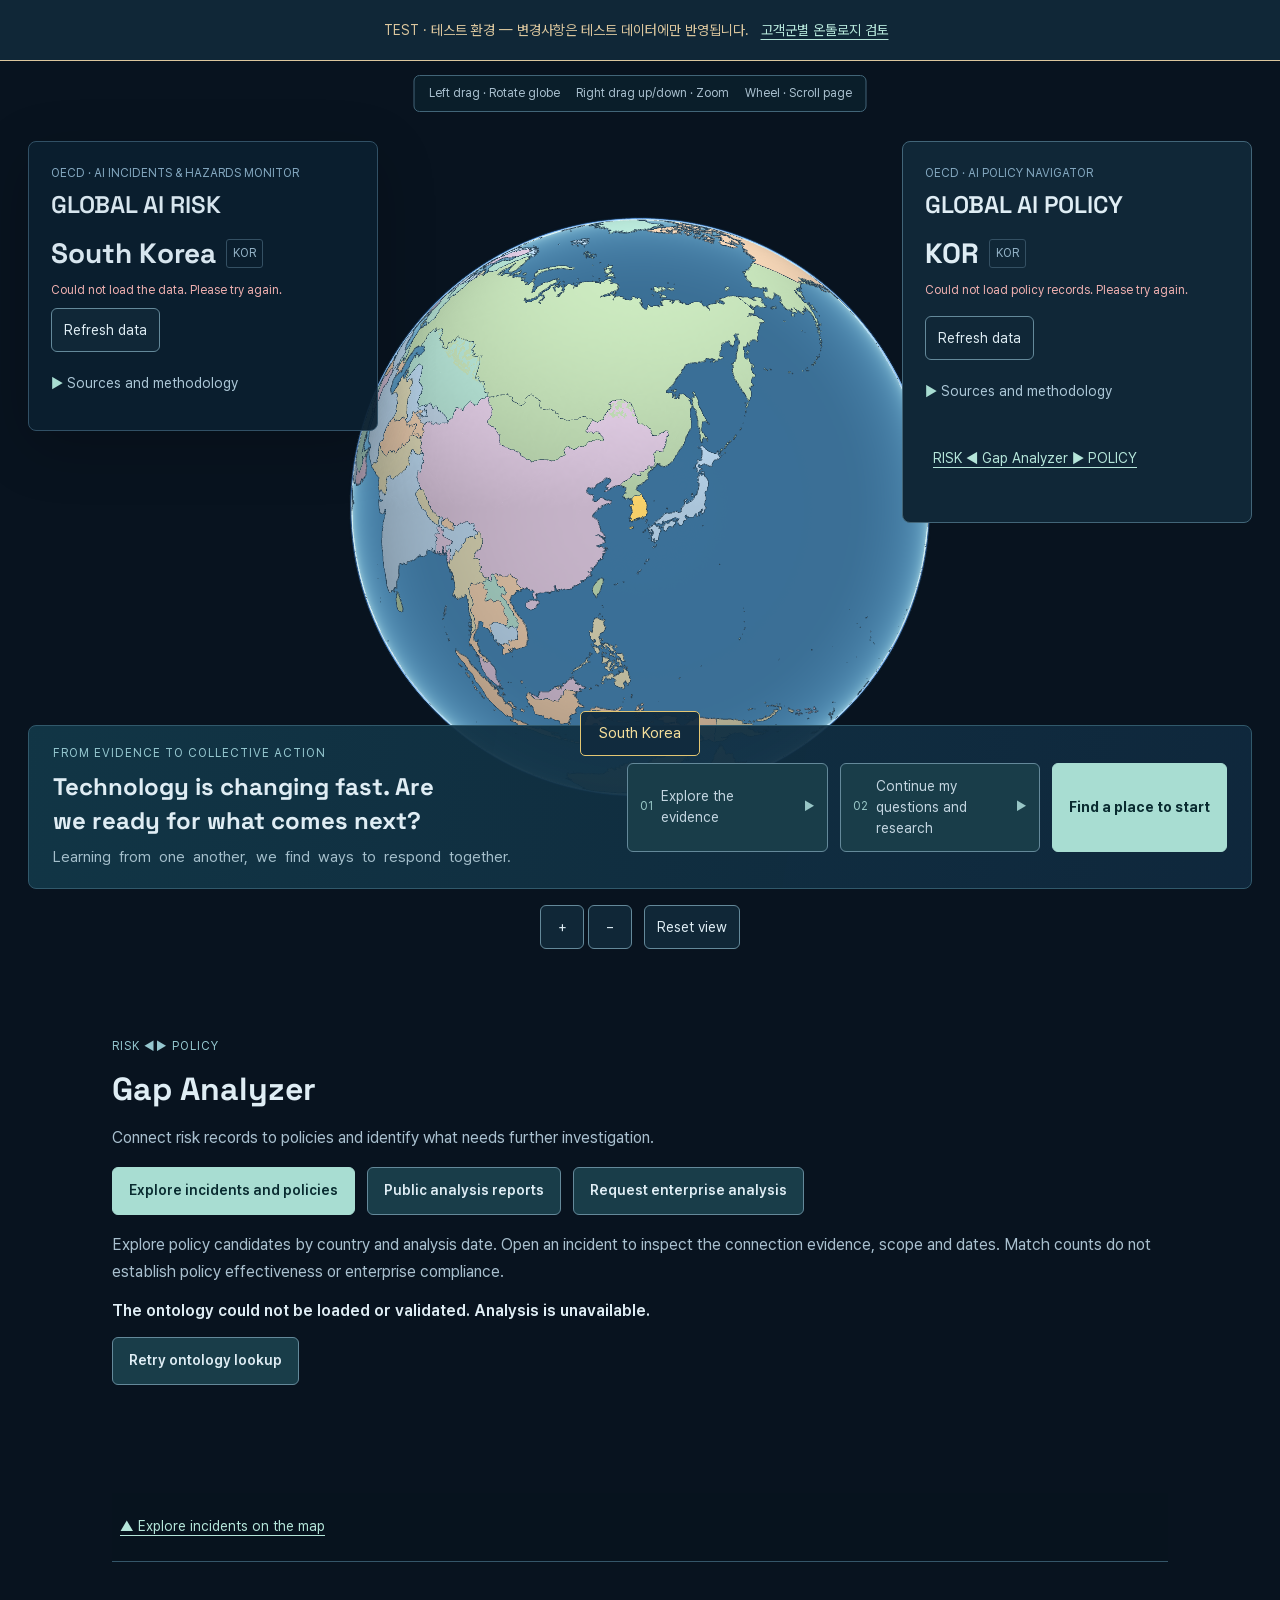
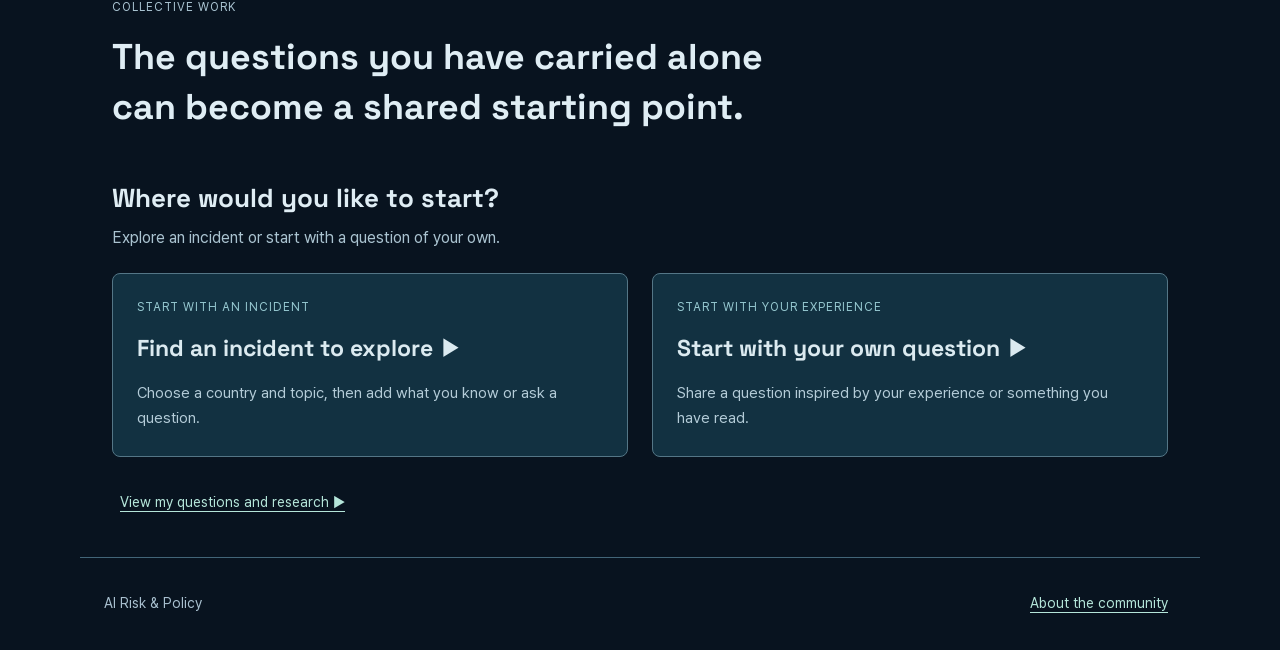
==== index.html @ 8a1d4986 "Deploy verified test release 2026-10-10T09-35-59-036Z-af8096" ====
<!doctype html><html lang="en"><head><meta charset="utf-8"><meta name="viewport" content="width=device-width,initial-scale=1"><title>Global AI Risk &amp; Policy | Bridging Gaps Together</title>
<meta name="description" content="Explore AI incidents and policies worldwide. Connect evidence, identify questions about policy gaps, and help build a global community for shared responses.">


<meta property="og:type" content="website">
<meta property="og:site_name" content="Global AI Risk &amp; Policy">
<meta property="og:title" content="Global AI Risk &amp; Policy | Bridging Gaps Together">
<meta property="og:description" content="Explore AI incidents and policies worldwide. Connect evidence, identify questions about policy gaps, and help build a global community for shared responses.">
<meta property="og:locale" content="en_US">
<meta name="twitter:card" content="summary_large_image">
<meta name="twitter:title" content="Global AI Risk &amp; Policy | Bridging Gaps Together">
<meta name="twitter:description" content="Explore AI incidents and policies worldwide. Connect evidence, identify questions about policy gaps, and help build a global community for shared responses.">
<link rel="stylesheet" href="vendor/cesium/Widgets/widgets.css?v=702c5adf3d16"><link rel="stylesheet" href="style.css?v=6bf4e2a43610"><script>window.CESIUM_BASE_URL='vendor/cesium/';</script><script defer src="vendor/cesium/Cesium.js?v=a5ab7e638f51"></script><script defer src="visitor-country.js?v=bea3fd3dd50f"></script><script defer src="app.js?v=c32348577fae"></script><script defer src="aim-explorer.js?v=1db863167bee"></script><script defer src="journey.js?v=de9308ceb4d0"></script><script defer src="explorer-layout.js?v=46a1d0a5231a"></script><script defer src="activity.js?v=1364584893e1"></script><script defer src="work-journey.js?v=6b932161fa8d"></script><script defer src="policy.js?v=f8a6ea1897a2"></script><script defer src="response-journey.js?v=0fd5bbf6ae39"></script><script defer src="ontology-model.js?v=e45976063c75"></script><script defer src="gap-engine.js?v=27c63c56bf07"></script><script defer src="ontology-client.js?v=1557ec39f7c2"></script><script defer src="gap-audience-data.js?v=ede830a0fef1"></script>
<script defer src="gap-audience.js?v=ca1f5a13e58c"></script>
<script defer src="gap-audience-en.js?v=f5d337f976ab"></script>
<script defer src="gap-analyzer.js?v=5efa09758dd5"></script><script defer src="report-model.js?v=b1a3f918ff17"></script><script defer src="report-view.js?v=c445baf2b1e0"></script><script defer src="gap-reports.js?v=4d51d82b0a6e"></script><link rel="stylesheet" href="reports.css?v=e0527166ae8d"><script defer src="aim.js?v=94f560d1f561"></script><script defer src="weekly-model.js?v=ade909da7276"></script><script defer src="weekly-briefing.js?v=a2e702f737af"></script><link rel="stylesheet" href="weekly-briefing.css?v=00cc1d61bdde"><script defer src="i18n.js?v=b3cf14e45eb9"></script><link rel="stylesheet" href="i18n.css?v=602d8ffa29a9"><link rel="stylesheet" href="journey.css?v=3135b862af0e"><link rel="stylesheet" href="typography.css?v=3cce4a8bebd0"><link rel="stylesheet" href="activity.css?v=69f1c8e8dbf1"><link rel="stylesheet" href="work-journey.css?v=a5230352e47b"><link rel="stylesheet" href="explorer-layout.css?v=b88b22a67703"><link rel="stylesheet" href="workspace-layout.css?v=d9eb5a8922f5"><link rel="stylesheet" href="design-system.css?v=65d8efb1ddf2"><link rel="stylesheet" href="policy.css?v=774f72ad9ebc"><link rel="stylesheet" href="response-journey.css?v=3a9531380cdc"><link rel="stylesheet" href="gap-analyzer.css?v=c5c429432dcb"><link rel="stylesheet" href="community.css?v=df7be71d9fc9">
<meta property="og:image" content="https://www.aipolicy.world/assets/share-card.png">
<meta property="og:image:secure_url" content="https://www.aipolicy.world/assets/share-card.png">
<meta property="og:image:type" content="image/png">
<meta property="og:image:width" content="1200">
<meta property="og:image:height" content="630">
<meta property="og:image:alt" content="AI Risk &amp; Policy — AI 위험과 정책을 연결하는 글로벌 커뮤니티 / A global community connecting AI risks and policy">
<meta name="twitter:image" content="https://www.aipolicy.world/assets/share-card.png">
<meta name="twitter:image:alt" content="AI Risk &amp; Policy — AI 위험과 정책을 연결하는 글로벌 커뮤니티 / A global community connecting AI risks and policy">
<script defer src="design-system.js?v=c5fee0c8ad4a"></script><link rel="icon" type="image/png" sizes="96x96" href="assets/favicon.png">


<meta name="robots" content="noindex,nofollow"><link rel="stylesheet" href="test-environment.css?v=90b4c5622796"></head><body><aside class="test-environment-banner" data-no-translate aria-label="테스트 환경">TEST · 테스트 환경 — 변경사항은 테스트 데이터에만 반영됩니다. <a class="ds-link" href="audience-ontology.html">고객군별 온톨로지 검토</a></aside><section id="observatory" aria-label="세계 위험과 대응 관측"><div id="globe" aria-label="회전 가능한 3D 지구"></div><div class="map-gesture-guide" role="note" aria-label="지도 조작 안내"><span>왼쪽 드래그 · 지구 회전</span><span>오른쪽 상하 드래그 · 확대·축소</span><span>휠 · 페이지 스크롤</span></div><aside id="risk-panel" aria-labelledby="risk-title"><p class="risk-kicker">OECD · AI INCIDENTS & HAZARDS MONITOR</p><h1 id="risk-title">GLOBAL AI RISK</h1><div class="risk-country"><h2 id="risk-country">접속 국가 확인 중</h2><span id="risk-code"></span></div><p id="risk-state" role="status">기본 국가를 확인하고 있습니다…</p><div id="risk-data" hidden><p class="risk-period" id="risk-period"></p><div class="metric-main"><div id="risk-donut" aria-hidden="true"></div><span>검색된 사건·잠재위험 기록</span><strong id="aim-total">—</strong><small>건</small></div><div class="metric-pair"><div><span><i class="incident-dot"></i>AI 사건</span><strong id="aim-incidents">—</strong><small>실제 피해로 분류</small></div><div><span><i class="hazard-dot"></i>잠재위험</span><strong id="aim-hazards">—</strong><small>피해 가능성으로 분류</small></div></div><div class="risk-bar" aria-hidden="true"><span id="incident-bar"></span><span id="hazard-bar"></span></div><p id="risk-reconciliation" class="risk-note"></p><div class="article-metric"><div><span id="article-label">최신 기록의 관련 기사 수 합계</span><small>기록 간 중복 기사가 포함될 수 있습니다</small></div><strong id="aim-articles">—</strong></div><section class="explorer" aria-label="AIM 분류 탐색"><div class="explorer-heading"><h3>위험의 구성을 살펴보세요</h3><span id="sample-scope"></span></div><p class="scope-note">아래 분류·월별 분포·목록은 최근에 불러온 기록 기준입니다.<br>한 기록이 여러 분류에 포함될 수 있습니다.</p><div id="type-filters" class="type-filters" aria-label="기록 종류"><button data-type="all" aria-pressed="true">전체</button><button data-type="AI incident" aria-pressed="false">사건</button><button data-type="AI hazard" aria-pressed="false">잠재위험</button></div><div class="classification-head"><label for="classification">분류 기준</label><select id="classification"><option value="harm_types">피해 유형</option><option value="industries">산업 분야</option><option value="harmed_entities">피해 대상</option><option value="principles">AI 원칙</option><option value="ai_tasks">AI 수행 작업</option></select></div><div id="category-bars"></div><div class="filter-caption"><span id="filter-caption" role="status"></span><button id="clear-category" hidden>분류 해제 ×</button></div><div class="trend-heading"><h4>기록의 월별 분포</h4></div><div id="monthly-chart" aria-label="수신 기록의 월별 건수"></div><div class="records-heading"><h4>관련 기록</h4><span id="record-count"></span></div><div id="risk-records"></div><div class="record-pagination"><button id="records-prev">이전</button><span id="records-page"></span><button id="records-next">다음</button></div></section><p id="risk-updated" class="risk-note"></p></div><button id="risk-refresh" type="button">다시 조회</button><p class="risk-note">언론 보도를 AIM이 AI로 수집·분류한 정보입니다. OECD가 사실을 확정한 사건 목록이 아닙니다.</p><div class="risk-sources"><a href="https://oecd.ai/en/incidents" target="_blank" rel="noopener">AIM 원문 ▶</a><a href="https://oecd.ai/en/incidents-methodology" target="_blank" rel="noopener">집계 방법 ▶</a></div></aside><aside id="policy-panel" aria-labelledby="policy-title"><p class="risk-kicker">OECD · AI POLICY NAVIGATOR</p><h2 id="policy-title">GLOBAL AI POLICY</h2><div class="risk-country"><h2 id="policy-country">접속 국가 확인 중</h2><span id="policy-code"></span></div><p id="policy-state" role="status">기본 국가를 확인하고 있습니다…</p><div id="policy-data" hidden><div class="policy-total"><span>등록된 AI 정책·사업</span><strong id="policy-total">—</strong><small>건</small></div><div id="policy-status-counts" class="policy-status-counts"></div><div id="policy-status-bar" class="policy-status-bar" aria-hidden="true"></div><button id="policy-explore" class="journey-primary" disabled>정책 현황 살펴보기</button><section class="policy-types"><h3>어떤 대응을 준비하고 있을까요?</h3><div id="policy-type-counts"></div></section></div><button id="policy-refresh" class="ds-quiet" disabled>다시 조회</button><details class="source-details"><summary>출처·집계 기준</summary><p class="risk-note">OECD에 등록된 AI 정책·사업입니다. 모두 위험 대응 정책은 아니며, 활동 중 상태가 법률 시행을 뜻하지는 않습니다.</p><p id="policy-updated" class="risk-note"></p><a id="policy-source" class="journey-link" href="https://oecd.ai/en/dashboards/policy-initiatives" target="_blank" rel="noopener">OECD 정책 원문 보기</a></details></aside><section class="community-entry"><div><span class="eyebrow">FROM EVIDENCE TO COLLECTIVE ACTION</span><h2>기술은 빠르게 변합니다. 우리의 준비는 충분할까요?</h2><p>서로의 경험에서 배우며, 함께 대응할 길을 찾습니다.</p></div><div class="community-actions"><div class="policy-questions"><a href="#observatory" data-review-task="source"><span>01</span><b>사건의 근거 확인</b><span>▶</span></a><a href="#work-results" data-review-task="policy"><span>02</span><b>내 질문과 조사 이어보기</b><span>▶</span></a></div><button id="community-open" class="journey-primary">함께할 일 살펴보기</button></div></section><div class="map-controls"><button id="reset" type="button">초기 위치</button></div><p id="status" role="status">지구를 불러오는 중입니다…</p></section><footer class="site-footer"><span>AI Risk &amp; Policy</span><a class="ds-link" href="community.html">커뮤니티 소개</a></footer></body></html>
---- vendor/cesium/Widgets/widgets.css ----
/* packages/widgets/Source/shared.css */
.cesium-svgPath-svg {
  position: absolute;
  top: 0;
  left: 0;
  width: 100%;
  height: 100%;
  overflow: hidden;
}
.cesium-button {
  display: inline-block;
  position: relative;
  background: #303336;
  border: 1px solid #444;
  color: #edffff;
  fill: #edffff;
  border-radius: 4px;
  padding: 5px 12px;
  margin: 2px 3px;
  cursor: pointer;
  overflow: hidden;
  -moz-user-select: none;
  -webkit-user-select: none;
  -ms-user-select: none;
  user-select: none;
}
.cesium-button:focus {
  color: #fff;
  fill: #fff;
  border-color: #ea4;
  outline: none;
}
.cesium-button:hover {
  color: #fff;
  fill: #fff;
  background: #48b;
  border-color: #aef;
  box-shadow: 0 0 8px #fff;
}
.cesium-button:active {
  color: #000;
  fill: #000;
  background: #adf;
  border-color: #fff;
  box-shadow: 0 0 8px #fff;
}
.cesium-button:disabled,
.cesium-button-disabled,
.cesium-button-disabled:focus,
.cesium-button-disabled:hover,
.cesium-button-disabled:active {
  background: #303336;
  border-color: #444;
  color: #646464;
  fill: #646464;
  box-shadow: none;
  cursor: default;
}
.cesium-button option {
  background-color: #000;
  color: #eee;
}
.cesium-button option:disabled {
  color: #777;
}
.cesium-button input,
.cesium-button label {
  cursor: pointer;
}
.cesium-button input {
  vertical-align: sub;
}
.cesium-toolbar-button {
  box-sizing: border-box;
  width: 32px;
  height: 32px;
  border-radius: 14%;
  padding: 0;
  vertical-align: middle;
  z-index: 0;
}
.cesium-performanceDisplay-defaultContainer {
  position: absolute;
  top: 50px;
  right: 10px;
  text-align: right;
}
.cesium-performanceDisplay {
  background-color: rgba(40, 40, 40, 0.7);
  padding: 7px;
  border-radius: 5px;
  border: 1px solid #444;
  font: bold 12px sans-serif;
}
.cesium-performanceDisplay-fps {
  color: #e52;
}
.cesium-performanceDisplay-throttled {
  color: #a42;
}
.cesium-performanceDisplay-ms {
  color: #de3;
}

/* packages/widgets/Source/Animation/Animation.css */
.cesium-animation-theme {
  visibility: hidden;
  display: block;
  position: absolute;
  z-index: -100;
}
.cesium-animation-themeNormal {
  color: #222;
}
.cesium-animation-themeHover {
  color: #4488b0;
}
.cesium-animation-themeSelect {
  color: #242;
}
.cesium-animation-themeDisabled {
  color: #333;
}
.cesium-animation-themeKnob {
  color: #222;
}
.cesium-animation-themePointer {
  color: #2e2;
}
.cesium-animation-themeSwoosh {
  color: #8ac;
}
.cesium-animation-themeSwooshHover {
  color: #aef;
}
.cesium-animation-svgText {
  fill: #edffff;
  font-family: Sans-Serif;
  font-size: 15px;
  text-anchor: middle;
}
.cesium-animation-blank {
  fill: #000;
  fill-opacity: 0.01;
  stroke: none;
}
.cesium-animation-rectButton {
  cursor: pointer;
  -moz-user-select: none;
  -webkit-user-select: none;
  -ms-user-select: none;
  user-select: none;
}
.cesium-animation-rectButton .cesium-animation-buttonGlow {
  fill: #fff;
  stroke: none;
  display: none;
}
.cesium-animation-rectButton:hover .cesium-animation-buttonGlow {
  display: block;
}
.cesium-animation-rectButton .cesium-animation-buttonPath {
  fill: #edffff;
}
.cesium-animation-rectButton .cesium-animation-buttonMain {
  stroke: #444;
  stroke-width: 1.2;
}
.cesium-animation-rectButton:hover .cesium-animation-buttonMain {
  stroke: #aef;
}
.cesium-animation-rectButton:active .cesium-animation-buttonMain {
  fill: #abd6ff;
}
.cesium-animation-buttonDisabled {
  -moz-user-select: none;
  -webkit-user-select: none;
  -ms-user-select: none;
  user-select: none;
}
.cesium-animation-buttonDisabled .cesium-animation-buttonMain {
  stroke: #555;
}
.cesium-animation-buttonDisabled .cesium-animation-buttonPath {
  fill: #818181;
}
.cesium-animation-buttonDisabled .cesium-animation-buttonGlow {
  display: none;
}
.cesium-animation-buttonToggled .cesium-animation-buttonGlow {
  display: block;
  fill: #2e2;
}
.cesium-animation-buttonToggled .cesium-animation-buttonMain {
  stroke: #2e2;
}
.cesium-animation-buttonToggled:hover .cesium-animation-buttonGlow {
  fill: #fff;
}
.cesium-animation-buttonToggled:hover .cesium-animation-buttonMain {
  stroke: #2e2;
}
.cesium-animation-shuttleRingG {
  cursor: pointer;
}
.cesium-animation-shuttleRingPointer {
  cursor: pointer;
}
.cesium-animation-shuttleRingPausePointer {
  cursor: pointer;
}
.cesium-animation-shuttleRingBack {
  fill: #181818;
  fill-opacity: 0.8;
  stroke: #333;
  stroke-width: 1.2;
}
.cesium-animation-shuttleRingSwoosh line {
  stroke: #8ac;
  stroke-width: 3;
  stroke-opacity: 0.2;
  stroke-linecap: round;
}
.cesium-animation-knobOuter {
  cursor: pointer;
  stroke: #444;
  stroke-width: 1.2;
}
.cesium-animation-knobInner {
  cursor: pointer;
}

/* packages/widgets/Source/BaseLayerPicker/BaseLayerPicker.css */
.cesium-baseLayerPicker-selected {
  position: absolute;
  top: 0;
  left: 0;
  width: 100%;
  height: 100%;
  border: none;
}
.cesium-baseLayerPicker-dropDown {
  display: block;
  position: absolute;
  box-sizing: content-box;
  top: auto;
  right: 0;
  width: 320px;
  max-height: 500px;
  margin-top: 5px;
  background-color: rgba(38, 38, 38, 0.75);
  border: 1px solid #444;
  padding: 6px;
  overflow: auto;
  border-radius: 10px;
  -moz-user-select: none;
  -webkit-user-select: none;
  -ms-user-select: none;
  user-select: none;
  transform: translate(0, -20%);
  visibility: hidden;
  opacity: 0;
  transition:
    visibility 0s 0.2s,
    opacity 0.2s ease-in,
    transform 0.2s ease-in;
}
.cesium-baseLayerPicker-dropDown-visible {
  transform: translate(0, 0);
  visibility: visible;
  opacity: 1;
  transition: opacity 0.2s ease-out, transform 0.2s ease-out;
}
.cesium-baseLayerPicker-sectionTitle {
  display: block;
  font-family: sans-serif;
  font-size: 16pt;
  text-align: left;
  color: #edffff;
  margin-bottom: 4px;
}
.cesium-baseLayerPicker-choices {
  margin-bottom: 5px;
}
.cesium-baseLayerPicker-categoryTitle {
  color: #edffff;
  font-size: 11pt;
}
.cesium-baseLayerPicker-choices {
  display: block;
  border: 1px solid #888;
  border-radius: 5px;
  padding: 5px 0;
}
.cesium-baseLayerPicker-item {
  display: inline-block;
  vertical-align: top;
  margin: 2px 5px;
  width: 64px;
  text-align: center;
  cursor: pointer;
}
.cesium-baseLayerPicker-itemLabel {
  display: block;
  font-family: sans-serif;
  font-size: 8pt;
  text-align: center;
  vertical-align: middle;
  color: #edffff;
  cursor: pointer;
  word-wrap: break-word;
}
.cesium-baseLayerPicker-item:hover .cesium-baseLayerPicker-itemLabel,
.cesium-baseLayerPicker-item:focus .cesium-baseLayerPicker-itemLabel {
  text-decoration: underline;
}
.cesium-baseLayerPicker-itemIcon {
  display: inline-block;
  position: relative;
  width: inherit;
  height: auto;
  background-size: 100% 100%;
  border: solid 1px #444;
  border-radius: 9px;
  color: #edffff;
  margin: 0;
  padding: 0;
  cursor: pointer;
  box-sizing: border-box;
}
.cesium-baseLayerPicker-item:hover .cesium-baseLayerPicker-itemIcon {
  border-color: #fff;
  box-shadow: 0 0 8px #fff, 0 0 8px #fff;
}
.cesium-baseLayerPicker-selectedItem .cesium-baseLayerPicker-itemLabel {
  color: rgb(189, 236, 248);
}
.cesium-baseLayerPicker-selectedItem .cesium-baseLayerPicker-itemIcon {
  border: double 4px rgb(189, 236, 248);
}

/* packages/engine/Source/Widget/CesiumWidget.css */
.cesium-widget {
  font-family: sans-serif;
  font-size: 16px;
  overflow: hidden;
  display: block;
  position: relative;
  top: 0;
  left: 0;
  width: 100%;
  height: 100%;
}
.cesium-widget,
.cesium-widget canvas {
  width: 100%;
  height: 100%;
  touch-action: none;
}
.cesium-widget-credits {
  display: block;
  position: absolute;
  bottom: 0;
  left: 0;
  color: #fff;
  font-size: 10px;
  text-shadow: 0px 0px 2px #000000;
  padding-right: 5px;
}
.cesium-widget-errorPanel {
  position: absolute;
  top: 0;
  right: 0;
  bottom: 0;
  left: 0;
  text-align: center;
  background: rgba(0, 0, 0, 0.7);
  z-index: 99999;
}
.cesium-widget-errorPanel:before {
  display: inline-block;
  vertical-align: middle;
  height: 100%;
  content: "";
}
.cesium-widget-errorPanel-content {
  width: 75%;
  max-width: 500px;
  display: inline-block;
  text-align: left;
  vertical-align: middle;
  border: 1px solid #510c00;
  border-radius: 7px;
  background-color: #f0d9d5;
  font-size: 14px;
  color: #510c00;
}
.cesium-widget-errorPanel-content.expanded {
  max-width: 75%;
}
.cesium-widget-errorPanel-header {
  font-size: 18px;
  font-family:
    "Open Sans",
    Verdana,
    Geneva,
    sans-serif;
  background: #d69d93;
  border-bottom: 2px solid #510c00;
  padding-bottom: 10px;
  border-radius: 3px 3px 0 0;
  padding: 15px;
}
.cesium-widget-errorPanel-scroll {
  overflow: auto;
  font-family:
    "Open Sans",
    Verdana,
    Geneva,
    sans-serif;
  white-space: pre-wrap;
  padding: 0 15px;
  margin: 10px 0 20px 0;
}
.cesium-widget-errorPanel-buttonPanel {
  padding: 0 15px;
  margin: 10px 0 20px 0;
  text-align: right;
}
.cesium-widget-errorPanel-buttonPanel button {
  border-color: #510c00;
  background: #d69d93;
  color: #202020;
  margin: 0;
}
.cesium-widget-errorPanel-buttonPanel button:focus {
  border-color: #510c00;
  background: #f0d9d5;
  color: #510c00;
}
.cesium-widget-errorPanel-buttonPanel button:hover {
  border-color: #510c00;
  background: #f0d9d5;
  color: #510c00;
}
.cesium-widget-errorPanel-buttonPanel button:active {
  border-color: #510c00;
  background: #b17b72;
  color: #510c00;
}
.cesium-widget-errorPanel-more-details {
  text-decoration: underline;
  cursor: pointer;
}
.cesium-widget-errorPanel-more-details:hover {
  color: #2b0700;
}

/* packages/widgets/Source/CesiumInspector/CesiumInspector.css */
.cesium-cesiumInspector {
  border-radius: 5px;
  transition: width ease-in-out 0.25s;
  background: rgba(48, 51, 54, 0.8);
  border: 1px solid #444;
  color: #edffff;
  display: inline-block;
  position: relative;
  padding: 4px 12px;
  -moz-user-select: none;
  -webkit-user-select: none;
  -ms-user-select: none;
  user-select: none;
  overflow: hidden;
}
.cesium-cesiumInspector-button {
  text-align: center;
  font-size: 11pt;
}
.cesium-cesiumInspector-visible .cesium-cesiumInspector-button {
  border-bottom: 1px solid #aaa;
  padding-bottom: 3px;
}
.cesium-cesiumInspector input:enabled,
.cesium-cesiumInspector-button {
  cursor: pointer;
}
.cesium-cesiumInspector-visible {
  width: 185px;
  height: auto;
}
.cesium-cesiumInspector-hidden {
  width: 122px;
  height: 17px;
}
.cesium-cesiumInspector-sectionContent {
  max-height: 600px;
}
.cesium-cesiumInspector-section-collapsed .cesium-cesiumInspector-sectionContent {
  max-height: 0;
  padding: 0 !important;
  overflow: hidden;
}
.cesium-cesiumInspector-dropDown {
  margin: 5px 0;
  font-family: sans-serif;
  font-size: 10pt;
  width: 185px;
}
.cesium-cesiumInspector-frustumStatistics {
  padding-left: 10px;
  padding: 5px;
  background-color: rgba(80, 80, 80, 0.75);
}
.cesium-cesiumInspector-pickButton {
  background-color: rgba(0, 0, 0, 0.3);
  border: 1px solid #444;
  color: #edffff;
  border-radius: 5px;
  padding: 3px 7px;
  cursor: pointer;
  -moz-user-select: none;
  -webkit-user-select: none;
  -ms-user-select: none;
  user-select: none;
  margin: 0 auto;
}
.cesium-cesiumInspector-pickButton:focus {
  outline: none;
}
.cesium-cesiumInspector-pickButton:active,
.cesium-cesiumInspector-pickButtonHighlight {
  color: #000;
  background: #adf;
  border-color: #fff;
  box-shadow: 0 0 8px #fff;
}
.cesium-cesiumInspector-center {
  text-align: center;
}
.cesium-cesiumInspector-sectionHeader {
  font-weight: bold;
  font-size: 10pt;
  margin: 0;
  cursor: pointer;
}
.cesium-cesiumInspector-pickSection {
  border: 1px solid #aaa;
  border-radius: 5px;
  padding: 3px;
  margin-bottom: 5px;
}
.cesium-cesiumInspector-sectionContent {
  margin-bottom: 10px;
  transition: max-height 0.25s;
}
.cesium-cesiumInspector-tileText {
  padding-bottom: 10px;
  border-bottom: 1px solid #aaa;
}
.cesium-cesiumInspector-relativeText {
  padding-top: 10px;
}
.cesium-cesiumInspector-sectionHeader::before {
  margin-right: 5px;
  content: "-";
  width: 1ch;
  display: inline-block;
}
.cesium-cesiumInspector-section-collapsed .cesium-cesiumInspector-sectionHeader::before {
  content: "+";
}

/* packages/widgets/Source/Cesium3DTilesInspector/Cesium3DTilesInspector.css */
ul.cesium-cesiumInspector-statistics {
  margin: 0;
  padding-top: 3px;
  padding-bottom: 3px;
}
ul.cesium-cesiumInspector-statistics + ul.cesium-cesiumInspector-statistics {
  border-top: 1px solid #aaa;
}
.cesium-cesiumInspector-slider {
  margin-top: 5px;
}
.cesium-cesiumInspector-slider input[type=number] {
  text-align: left;
  background-color: #222;
  outline: none;
  border: 1px solid #444;
  color: #edffff;
  width: 100px;
  border-radius: 3px;
  padding: 1px;
  margin-left: 10px;
  cursor: auto;
}
.cesium-cesiumInspector-slider input[type=number]::-webkit-outer-spin-button,
.cesium-cesiumInspector-slider input[type=number]::-webkit-inner-spin-button {
  -webkit-appearance: none;
  margin: 0;
}
.cesium-cesiumInspector-slider input[type=range] {
  margin-left: 5px;
  vertical-align: middle;
}
.cesium-cesiumInspector-hide .cesium-cesiumInspector-styleEditor {
  display: none;
}
.cesium-cesiumInspector-styleEditor {
  padding: 10px;
  border-radius: 5px;
  background: rgba(48, 51, 54, 0.8);
  border: 1px solid #444;
}
.cesium-cesiumInspector-styleEditor textarea {
  width: 100%;
  height: 300px;
  background: transparent;
  color: #edffff;
  border: none;
  padding: 0;
  white-space: pre;
  overflow-wrap: normal;
  overflow-x: auto;
}
.cesium-3DTilesInspector {
  width: 300px;
  pointer-events: all;
}
.cesium-3DTilesInspector-statistics {
  font-size: 11px;
}
.cesium-3DTilesInspector-disabledElementsInfo {
  margin: 5px 0 0 0;
  padding: 0 0 0 20px;
  color: #eed202;
}
.cesium-3DTilesInspector div,
.cesium-3DTilesInspector input[type=range] {
  width: 100%;
  box-sizing: border-box;
}
.cesium-cesiumInspector-error {
  color: #ff9e9e;
  overflow: auto;
}
.cesium-3DTilesInspector .cesium-cesiumInspector-section {
  margin-top: 3px;
}
.cesium-3DTilesInspector .cesium-cesiumInspector-sectionHeader + .cesium-cesiumInspector-show {
  border-top: 1px solid white;
}
input.cesium-cesiumInspector-url {
  overflow: hidden;
  white-space: nowrap;
  overflow-x: scroll;
  background-color: transparent;
  color: white;
  outline: none;
  border: none;
  height: 1em;
  width: 100%;
}
.cesium-cesiumInspector .field-group {
  display: table;
}
.cesium-cesiumInspector .field-group > label {
  display: table-cell;
  font-weight: bold;
}
.cesium-cesiumInspector .field-group > .field {
  display: table-cell;
  width: 100%;
}

/* packages/widgets/Source/VoxelInspector/VoxelInspector.css */
.cesium-VoxelInspector {
  width: 300px;
  pointer-events: all;
}
.cesium-VoxelInspector div,
.cesium-VoxelInspector input[type=range] {
  width: 100%;
  box-sizing: border-box;
}
.cesium-VoxelInspector .cesium-cesiumInspector-section {
  margin-top: 3px;
}
.cesium-VoxelInspector .cesium-cesiumInspector-sectionHeader + .cesium-cesiumInspector-show {
  border-top: 1px solid white;
}

/* packages/widgets/Source/FullscreenButton/FullscreenButton.css */
.cesium-button.cesium-fullscreenButton {
  display: block;
  width: 100%;
  height: 100%;
  margin: 0;
  border-radius: 0;
}

/* packages/widgets/Source/VRButton/VRButton.css */
.cesium-button.cesium-vrButton {
  display: block;
  width: 100%;
  height: 100%;
  margin: 0;
  border-radius: 0;
}

/* packages/widgets/Source/Geocoder/Geocoder.css */
.cesium-viewer-geocoderContainer .cesium-geocoder-input {
  border: solid 1px #444;
  background-color: rgba(40, 40, 40, 0.7);
  color: white;
  display: inline-block;
  vertical-align: middle;
  width: 0;
  height: 32px;
  margin: 0;
  padding: 0 32px 0 0;
  border-radius: 0;
  box-sizing: border-box;
  transition: width ease-in-out 0.25s, background-color 0.2s ease-in-out;
  -webkit-appearance: none;
}
.cesium-viewer-geocoderContainer:hover .cesium-geocoder-input {
  border-color: #aef;
  box-shadow: 0 0 8px #fff;
}
.cesium-viewer-geocoderContainer .cesium-geocoder-input:focus {
  border-color: #ea4;
  background-color: rgba(15, 15, 15, 0.9);
  box-shadow: none;
  outline: none;
}
.cesium-viewer-geocoderContainer:hover .cesium-geocoder-input,
.cesium-viewer-geocoderContainer .cesium-geocoder-input:focus,
.cesium-viewer-geocoderContainer .cesium-geocoder-input-wide {
  padding-left: 4px;
  width: 250px;
}
.cesium-viewer-geocoderContainer .search-results {
  position: absolute;
  background-color: #000;
  color: #eee;
  overflow-y: auto;
  opacity: 0.8;
  width: 100%;
}
.cesium-viewer-geocoderContainer .search-results ul {
  list-style-type: none;
  margin: 0;
  padding: 0;
}
.cesium-viewer-geocoderContainer .search-results ul li {
  font-size: 14px;
  padding: 3px 10px;
}
.cesium-viewer-geocoderContainer .search-results ul li:hover {
  cursor: pointer;
}
.cesium-viewer-geocoderContainer .search-results ul li.active {
  background: #48b;
}
.cesium-geocoder-searchButton {
  background-color: #303336;
  display: inline-block;
  position: absolute;
  cursor: pointer;
  width: 32px;
  top: 1px;
  right: 1px;
  height: 30px;
  vertical-align: middle;
  fill: #edffff;
}
.cesium-geocoder-searchButton:hover {
  background-color: #48b;
}

/* packages/widgets/Source/InfoBox/InfoBox.css */
.cesium-infoBox {
  display: block;
  position: absolute;
  top: 50px;
  right: 0;
  width: 40%;
  max-width: 480px;
  background: rgba(38, 38, 38, 0.95);
  color: #edffff;
  border: 1px solid #444;
  border-right: none;
  border-top-left-radius: 7px;
  border-bottom-left-radius: 7px;
  box-shadow: 0 0 10px 1px #000;
  transform: translate(100%, 0);
  visibility: hidden;
  opacity: 0;
  transition:
    visibility 0s 0.2s,
    opacity 0.2s ease-in,
    transform 0.2s ease-in;
}
.cesium-infoBox-visible {
  transform: translate(0, 0);
  visibility: visible;
  opacity: 1;
  transition: opacity 0.2s ease-out, transform 0.2s ease-out;
}
.cesium-infoBox-title {
  display: block;
  height: 20px;
  padding: 5px 30px 5px 25px;
  background: rgba(84, 84, 84, 1);
  border-top-left-radius: 7px;
  text-align: center;
  text-overflow: ellipsis;
  white-space: nowrap;
  overflow: hidden;
  box-sizing: content-box;
}
.cesium-infoBox-bodyless .cesium-infoBox-title {
  border-bottom-left-radius: 7px;
}
button.cesium-infoBox-camera {
  display: block;
  position: absolute;
  top: 4px;
  left: 4px;
  width: 22px;
  height: 22px;
  background: transparent;
  border-color: transparent;
  border-radius: 3px;
  padding: 0 5px;
  margin: 0;
}
button.cesium-infoBox-close {
  display: block;
  position: absolute;
  top: 5px;
  right: 5px;
  height: 20px;
  background: transparent;
  border: none;
  border-radius: 2px;
  font-weight: bold;
  font-size: 16px;
  padding: 0 5px;
  margin: 0;
  color: #edffff;
}
button.cesium-infoBox-close:focus {
  background: rgba(238, 136, 0, 0.44);
  outline: none;
}
button.cesium-infoBox-close:hover {
  background: #888;
  color: #000;
}
button.cesium-infoBox-close:active {
  background: #a00;
  color: #000;
}
.cesium-infoBox-bodyless .cesium-infoBox-iframe {
  display: none;
}
.cesium-infoBox-iframe {
  border: none;
  width: 100%;
  width: calc(100% - 2px);
}

/* packages/widgets/Source/SceneModePicker/SceneModePicker.css */
span.cesium-sceneModePicker-wrapper {
  display: inline-block;
  position: relative;
  margin: 0 3px;
}
.cesium-sceneModePicker-visible {
  visibility: visible;
  opacity: 1;
  transition: opacity 0.25s linear;
}
.cesium-sceneModePicker-hidden {
  visibility: hidden;
  opacity: 0;
  transition: visibility 0s 0.25s, opacity 0.25s linear;
}
.cesium-sceneModePicker-wrapper .cesium-sceneModePicker-none {
  display: none;
}
.cesium-sceneModePicker-slide-svg {
  transition: left 2s;
  top: 0;
  left: 0;
}
.cesium-sceneModePicker-wrapper .cesium-sceneModePicker-dropDown-icon {
  box-sizing: border-box;
  padding: 0;
  margin: 3px 0;
}
.cesium-sceneModePicker-wrapper .cesium-sceneModePicker-button3D,
.cesium-sceneModePicker-wrapper .cesium-sceneModePicker-buttonColumbusView,
.cesium-sceneModePicker-wrapper .cesium-sceneModePicker-button2D {
  margin: 0 0 3px 0;
}
.cesium-sceneModePicker-wrapper .cesium-sceneModePicker-button3D .cesium-sceneModePicker-icon2D {
  left: 100%;
}
.cesium-sceneModePicker-wrapper .cesium-sceneModePicker-button3D .cesium-sceneModePicker-iconColumbusView {
  left: 200%;
}
.cesium-sceneModePicker-wrapper .cesium-sceneModePicker-buttonColumbusView .cesium-sceneModePicker-icon3D {
  left: -200%;
}
.cesium-sceneModePicker-wrapper .cesium-sceneModePicker-buttonColumbusView .cesium-sceneModePicker-icon2D {
  left: -100%;
}
.cesium-sceneModePicker-wrapper .cesium-sceneModePicker-button2D .cesium-sceneModePicker-icon3D {
  left: -100%;
}
.cesium-sceneModePicker-wrapper .cesium-sceneModePicker-button2D .cesium-sceneModePicker-iconColumbusView {
  left: 100%;
}
.cesium-sceneModePicker-wrapper .cesium-sceneModePicker-selected {
  border-color: #2e2;
  box-shadow: 0 0 8px #fff, 0 0 8px #fff;
}

/* packages/widgets/Source/ProjectionPicker/ProjectionPicker.css */
span.cesium-projectionPicker-wrapper {
  display: inline-block;
  position: relative;
  margin: 0 3px;
}
.cesium-projectionPicker-visible {
  visibility: visible;
  opacity: 1;
  transition: opacity 0.25s linear;
}
.cesium-projectionPicker-hidden {
  visibility: hidden;
  opacity: 0;
  transition: visibility 0s 0.25s, opacity 0.25s linear;
}
.cesium-projectionPicker-wrapper .cesium-projectionPicker-none {
  display: none;
}
.cesium-projectionPicker-wrapper .cesium-projectionPicker-dropDown-icon {
  box-sizing: border-box;
  padding: 0;
  margin: 3px 0;
}
.cesium-projectionPicker-wrapper .cesium-projectionPicker-buttonPerspective,
.cesium-projectionPicker-wrapper .cesium-projectionPicker-buttonOrthographic {
  margin: 0 0 3px 0;
}
.cesium-projectionPicker-wrapper .cesium-projectionPicker-buttonPerspective .cesium-projectionPicker-iconOrthographic {
  left: 100%;
}
.cesium-projectionPicker-wrapper .cesium-projectionPicker-buttonOrthographic .cesium-projectionPicker-iconPerspective {
  left: -100%;
}
.cesium-projectionPicker-wrapper .cesium-projectionPicker-selected {
  border-color: #2e2;
  box-shadow: 0 0 8px #fff, 0 0 8px #fff;
}

/* packages/widgets/Source/PerformanceWatchdog/PerformanceWatchdog.css */
.cesium-performance-watchdog-message-area {
  position: relative;
  background-color: yellow;
  color: black;
  padding: 10px;
}
.cesium-performance-watchdog-message {
  margin-right: 30px;
}
.cesium-performance-watchdog-message-dismiss {
  position: absolute;
  right: 0;
  margin: 0 10px 0 0;
}

/* packages/widgets/Source/NavigationHelpButton/NavigationHelpButton.css */
.cesium-navigationHelpButton-wrapper {
  position: relative;
  display: inline-block;
}
.cesium-navigation-help {
  visibility: hidden;
  position: absolute;
  top: 38px;
  right: 2px;
  width: 250px;
  border-radius: 10px;
  transform: scale(0.01);
  transform-origin: 234px -10px;
  transition: visibility 0s 0.25s, transform 0.25s ease-in;
}
.cesium-navigation-help-visible {
  visibility: visible;
  transform: scale(1);
  transition: transform 0.25s ease-out;
}
.cesium-navigation-help-instructions {
  border: 1px solid #444;
  background-color: rgba(38, 38, 38, 0.75);
  padding-bottom: 5px;
  border-radius: 0 0 10px 10px;
}
.cesium-click-navigation-help {
  display: none;
}
.cesium-touch-navigation-help {
  display: none;
  padding-top: 5px;
}
.cesium-click-navigation-help-visible {
  display: block;
}
.cesium-touch-navigation-help-visible {
  display: block;
}
.cesium-navigation-help-pan {
  color: #66ccff;
  font-weight: bold;
}
.cesium-navigation-help-zoom {
  color: #65fd00;
  font-weight: bold;
}
.cesium-navigation-help-rotate {
  color: #ffd800;
  font-weight: bold;
}
.cesium-navigation-help-tilt {
  color: #d800d8;
  font-weight: bold;
}
.cesium-navigation-help-details {
  color: #ffffff;
}
.cesium-navigation-button {
  color: #fff;
  background-color: transparent;
  border-bottom: none;
  border-top: 1px solid #444;
  border-right: 1px solid #444;
  margin: 0;
  width: 50%;
  cursor: pointer;
}
.cesium-navigation-button-icon {
  vertical-align: middle;
  padding: 5px 1px;
}
.cesium-navigation-button:focus {
  outline: none;
}
.cesium-navigation-button-left {
  border-radius: 10px 0 0 0;
  border-left: 1px solid #444;
}
.cesium-navigation-button-right {
  border-radius: 0 10px 0 0;
  border-left: none;
}
.cesium-navigation-button-selected {
  background-color: rgba(38, 38, 38, 0.75);
}
.cesium-navigation-button-unselected {
  background-color: rgba(0, 0, 0, 0.75);
}
.cesium-navigation-button-unselected:hover {
  background-color: rgba(76, 76, 76, 0.75);
}

/* packages/widgets/Source/SelectionIndicator/SelectionIndicator.css */
.cesium-selection-wrapper {
  position: absolute;
  width: 160px;
  height: 160px;
  pointer-events: none;
  visibility: hidden;
  opacity: 0;
  transition: visibility 0s 0.2s, opacity 0.2s ease-in;
}
.cesium-selection-wrapper-visible {
  visibility: visible;
  opacity: 1;
  transition: opacity 0.2s ease-out;
}
.cesium-selection-wrapper svg {
  fill: #2e2;
  stroke: #000;
  stroke-width: 1.1px;
}

/* packages/widgets/Source/Timeline/Timeline.css */
.cesium-timeline-main {
  position: relative;
  left: 0;
  bottom: 0;
  overflow: hidden;
  border: solid 1px #888;
  -moz-user-select: none;
  -webkit-user-select: none;
  -ms-user-select: none;
  user-select: none;
}
.cesium-timeline-trackContainer {
  width: 100%;
  overflow: auto;
  border-top: solid 1px #888;
  position: relative;
  top: 0;
  left: 0;
}
.cesium-timeline-tracks {
  position: absolute;
  top: 0;
  left: 0;
  width: 100%;
}
.cesium-timeline-needle {
  position: absolute;
  left: 0;
  top: 1.7em;
  bottom: 0;
  width: 1px;
  background: #f00;
}
.cesium-timeline-bar {
  position: relative;
  left: 0;
  top: 0;
  overflow: hidden;
  cursor: pointer;
  width: 100%;
  height: 1.7em;
  background:
    linear-gradient(
      to bottom,
      rgba(116, 117, 119, 0.8) 0%,
      rgba(58, 68, 82, 0.8) 11%,
      rgba(46, 50, 56, 0.8) 46%,
      rgba(53, 53, 53, 0.8) 81%,
      rgba(53, 53, 53, 0.8) 100%);
}
.cesium-timeline-ruler {
  visibility: hidden;
  white-space: nowrap;
  font-size: 80%;
  z-index: -200;
}
.cesium-timeline-highlight {
  position: absolute;
  bottom: 0;
  left: 0;
  background: #08f;
}
.cesium-timeline-ticLabel {
  position: absolute;
  top: 0;
  left: 0;
  white-space: nowrap;
  font-size: 80%;
  color: #eee;
}
.cesium-timeline-ticMain {
  position: absolute;
  bottom: 0;
  left: 0;
  width: 1px;
  height: 50%;
  background: #eee;
}
.cesium-timeline-ticSub {
  position: absolute;
  bottom: 0;
  left: 0;
  width: 1px;
  height: 33%;
  background: #aaa;
}
.cesium-timeline-ticTiny {
  position: absolute;
  bottom: 0;
  left: 0;
  width: 1px;
  height: 25%;
  background: #888;
}
.cesium-timeline-icon16 {
  display: block;
  position: absolute;
  width: 16px;
  height: 16px;
  background-image: url([data-uri]);
  background-repeat: no-repeat;
}

/* packages/widgets/Source/Viewer/Viewer.css */
.cesium-viewer {
  font-family: sans-serif;
  font-size: 16px;
  overflow: hidden;
  display: block;
  position: relative;
  top: 0;
  left: 0;
  width: 100%;
  height: 100%;
}
.cesium-viewer-cesiumWidgetContainer {
  width: 100%;
  height: 100%;
}
.cesium-viewer-bottom {
  display: block;
  position: absolute;
  bottom: 0;
  left: 0;
  padding-right: 5px;
}
.cesium-viewer .cesium-widget-credits {
  display: inline;
  position: static;
  bottom: auto;
  left: auto;
  padding-right: 0;
  color: #ffffff;
  font-size: 10px;
  text-shadow: 0 0 2px #000000;
}
.cesium-viewer-timelineContainer {
  position: absolute;
  bottom: 0;
  left: 169px;
  right: 29px;
  height: 27px;
  padding: 0;
  margin: 0;
  overflow: hidden;
  font-size: 14px;
}
.cesium-viewer-animationContainer {
  position: absolute;
  bottom: 0;
  left: 0;
  padding: 0;
  width: 169px;
  height: 112px;
}
.cesium-viewer-fullscreenContainer {
  position: absolute;
  bottom: 0;
  right: 0;
  padding: 0;
  width: 29px;
  height: 29px;
  overflow: hidden;
}
.cesium-viewer-vrContainer {
  position: absolute;
  bottom: 0;
  right: 0;
  padding: 0;
  width: 29px;
  height: 29px;
  overflow: hidden;
}
.cesium-viewer-toolbar {
  display: block;
  position: absolute;
  top: 5px;
  right: 5px;
}
.cesium-viewer-cesiumInspectorContainer {
  display: block;
  position: absolute;
  top: 50px;
  right: 10px;
}
.cesium-viewer-geocoderContainer {
  position: relative;
  display: inline-block;
  margin: 0 3px;
}
.cesium-viewer-cesium3DTilesInspectorContainer {
  display: block;
  position: absolute;
  top: 50px;
  right: 10px;
  max-height: calc(100% - 120px);
  box-sizing: border-box;
  overflow-y: auto;
  overflow-x: hidden;
}
.cesium-viewer-voxelInspectorContainer {
  display: block;
  position: absolute;
  top: 50px;
  right: 10px;
  max-height: calc(100% - 120px);
  box-sizing: border-box;
  overflow-y: auto;
  overflow-x: hidden;
}

/* packages/widgets/Source/I3SBuildingSceneLayerExplorer/I3SBuildingSceneLayerExplorer.css */
.cesium-viewer-i3s-explorer ul {
  list-style-type: none;
}
.cesium-viewer-i3s-explorer .layersList {
  padding: 0;
}
.cesium-viewer-i3s-explorer input {
  margin: 0 3px 0 0;
}
.cesium-viewer-i3s-explorer .expandItem {
  cursor: pointer;
  user-select: none;
  width: 20px;
}
.cesium-viewer-i3s-explorer .nested,
.cesium-viewer-i3s-explorer #bsl-wrapper {
  display: none;
}
.cesium-viewer-i3s-explorer .active {
  display: block;
}
.cesium-viewer-i3s-explorer .li-wrapper {
  display: flex;
  flex-direction: row;
  align-content: center;
}

/* packages/widgets/Source/widgets.css */
---- style.css ----
html,body,#globe{width:100%;height:100%;margin:0;overflow:hidden;background:var(--ds-background)}body{font-family:var(--airisk-foundation-font-24da2d1b)}.help{position:absolute;top:16px;left:16px;right:16px;display:flex;align-items:center;gap:var(--airisk-foundation-space-16px);pointer-events:none;color:var(--airisk-foundation-color-dce6ef);font-size:var(--airisk-foundation-type-13px)}.help small{color:var(--airisk-foundation-color-9cacba);font-size:var(--airisk-foundation-type-11px)}.help button{pointer-events:auto;margin-left:auto;background:var(--airisk-foundation-color-132b3c);color:var(--airisk-foundation-color-e1ecf5);border:1px solid var(--airisk-foundation-color-496073);border-radius:var(--airisk-foundation-radius-4px);padding:var(--airisk-foundation-space-9px) var(--airisk-foundation-space-13px);cursor:pointer}button:focus-visible{outline:3px solid var(--airisk-foundation-color-9fcaff);outline-offset:3px}#status{position:absolute;top:45%;left:10%;right:10%;text-align:center;color:var(--airisk-foundation-color-d2e0eb);font-size:var(--airisk-foundation-type-14px);line-height:1.8;pointer-events:none}.cesium-widget-credits{max-width:95%;font-size:var(--airisk-foundation-type-10px)!important}@media(max-width:500px){.help{gap:var(--airisk-foundation-space-8px);flex-wrap:wrap}.help small{order:3;flex-basis:100%}}
#selected-country{position:absolute;left:50%;bottom:48px;transform:translateX(-50%);max-width:85%;padding:var(--airisk-foundation-space-9px) var(--airisk-foundation-space-18px);background:var(--airisk-foundation-color-122b3eef);border:1px solid var(--airisk-foundation-color-e4c773);border-radius:var(--airisk-foundation-radius-5px);color:var(--airisk-foundation-color-f5df9b);font-size:var(--airisk-foundation-type-15px);text-align:center;pointer-events:none}#selected-country[hidden]{display:none}

#risk-panel{position:absolute;top:85px;left:24px;width:300px;max-height:calc(100% - 135px);overflow:auto;padding:var(--airisk-foundation-space-24px);background:var(--airisk-foundation-color-0e2332ed);border:1px solid var(--airisk-foundation-color-284151);border-radius:var(--airisk-foundation-radius-8px);color:var(--airisk-foundation-color-d7e5ee);box-sizing:border-box}.risk-kicker{font-size:var(--airisk-foundation-type-8px);letter-spacing:1.1px;color:var(--airisk-foundation-color-83a7bf);margin:0 0 var(--airisk-foundation-space-8px)}#risk-title{font-size:var(--airisk-foundation-type-21px);letter-spacing:.5px;margin:0 0 var(--airisk-foundation-space-22px);font-weight:600}.risk-country{display:flex;align-items:center;gap:var(--airisk-foundation-space-10px)}.risk-country h2{font-size:var(--airisk-foundation-type-20px);margin:0}.risk-country>span{font-size:var(--airisk-foundation-type-10px);color:var(--airisk-foundation-color-93b2c6);border:1px solid var(--airisk-foundation-color-345063);padding:var(--airisk-foundation-space-3px) var(--airisk-foundation-space-6px);border-radius:var(--airisk-foundation-radius-3px)}#risk-state{font-size:var(--airisk-foundation-type-11px);color:var(--airisk-foundation-color-92b4ca);line-height:1.7;margin:var(--airisk-foundation-space-12px) 0}.risk-period{font-size:var(--airisk-foundation-type-10px);color:var(--airisk-foundation-color-90a7b7);border-top:1px solid var(--airisk-foundation-color-2a4355);padding-top:var(--airisk-foundation-space-16px)}.metric-main{margin:var(--airisk-foundation-space-20px) 0}.metric-main>span,.metric-pair span{display:block;font-size:var(--airisk-foundation-type-11px);color:var(--airisk-foundation-color-b2c4d0)}.metric-main strong{display:block;font-size:var(--airisk-foundation-type-52px);font-weight:500;line-height:1.25;letter-spacing:-1px;margin-top:var(--airisk-foundation-space-5px);color:var(--airisk-foundation-color-eef6fa)}.metric-main small{font-size:var(--airisk-foundation-type-10px);color:var(--airisk-foundation-color-7894a7)}.metric-pair{display:grid;grid-template-columns:1fr 1fr;gap:var(--airisk-foundation-space-12px)}.metric-pair>div+div{border-left:1px solid var(--airisk-foundation-color-2b4353);padding-left:var(--airisk-foundation-space-18px)}.metric-pair strong{display:block;font-size:var(--airisk-foundation-type-28px);line-height:1.6;font-weight:500}.metric-pair small{font-size:var(--airisk-foundation-type-9px);color:var(--airisk-foundation-color-89a2b4)}.incident-dot,.hazard-dot{display:inline-block;width:6px;height:6px;border-radius:50%;margin-right:var(--airisk-foundation-space-6px);background:var(--ds-incident)}.hazard-dot{background:var(--ds-hazard)}.risk-bar{display:flex;height:5px;border-radius:var(--airisk-foundation-radius-4px);overflow:hidden;margin:var(--airisk-foundation-space-18px) 0 var(--airisk-foundation-space-10px)}#incident-bar{background:var(--ds-incident)}#hazard-bar{background:var(--ds-hazard)}.risk-note{font-size:var(--airisk-foundation-type-10px);line-height:1.8;color:var(--airisk-foundation-color-87a0b2);margin:var(--airisk-foundation-space-12px) 0}.article-metric{border-top:1px solid var(--airisk-foundation-color-2b4353);padding-top:var(--airisk-foundation-space-16px);margin-top:var(--airisk-foundation-space-18px);display:flex;gap:var(--airisk-foundation-space-12px);align-items:center}.article-metric span{font-size:var(--airisk-foundation-type-10px);display:block;line-height:1.6}.article-metric small{font-size:var(--airisk-foundation-type-8px);color:var(--airisk-foundation-color-87a0b2);display:block;margin-top:var(--airisk-foundation-space-5px)}.article-metric strong{font-size:var(--airisk-foundation-type-24px);font-weight:500;margin-left:auto}#risk-refresh{border:1px solid var(--airisk-foundation-color-3c586c);background:var(--airisk-foundation-color-183346);color:var(--airisk-foundation-color-c4d9e8);border-radius:var(--airisk-foundation-radius-4px);padding:var(--airisk-foundation-space-7px) var(--airisk-foundation-space-12px);font-size:var(--airisk-foundation-type-11px);cursor:pointer}#risk-refresh:disabled{opacity:.5;cursor:default}.risk-sources{display:flex;gap:var(--airisk-foundation-space-18px)}.risk-sources a{font-size:var(--airisk-foundation-type-10px);color:var(--airisk-foundation-color-b3d0e6);text-decoration:none;border-bottom:1px solid var(--airisk-foundation-color-526d80)}.policy-heading{position:absolute;top:92px;right:28px;color:var(--airisk-foundation-color-a0b9cb);font-size:var(--airisk-foundation-type-18px);letter-spacing:1px;text-align:right;pointer-events:none}.policy-heading small{display:block;font-size:var(--airisk-foundation-type-10px);color:var(--airisk-foundation-color-667f92);letter-spacing:0;margin-top:var(--airisk-foundation-space-9px)}@media(max-width:1000px){#risk-panel{width:260px;left:15px;padding:var(--airisk-foundation-space-18px)}.policy-heading{font-size:var(--airisk-foundation-type-14px);right:16px}}@media(max-width:700px){html,body{height:auto;min-height:100%;overflow:auto}#globe{position:relative;height:55vh;min-height:350px}.help{top:12px}.policy-heading{display:none}#risk-panel{position:relative;top:auto;left:auto;width:calc(100% - 24px);max-height:none;margin:var(--airisk-foundation-space-12px);padding:var(--airisk-foundation-space-22px)}#selected-country{top:calc(55vh - 75px);bottom:auto}.cesium-widget-credits{font-size:var(--airisk-foundation-type-8px)!important}#status{top:25vh}.metric-pair{gap:var(--airisk-foundation-space-20px)}}

/* AIM exploration: full-search metrics and explicitly scoped sample charts. */
#risk-panel{width:405px;top:65px;max-height:calc(100% - 108px);padding:var(--airisk-foundation-space-23px) var(--airisk-foundation-space-25px);background:linear-gradient(150deg,var(--airisk-foundation-color-102a3bf5),var(--airisk-foundation-color-0c1d2cf5));border-color:var(--airisk-foundation-color-315065);box-shadow:0 16px 60px var(--airisk-foundation-color-00000033)}#risk-title{font-size:var(--airisk-foundation-type-23px);letter-spacing:1px;margin-bottom:var(--airisk-foundation-space-15px)}.risk-kicker{font-size:var(--airisk-foundation-type-8px);letter-spacing:1.4px}.risk-country h2{font-size:var(--airisk-foundation-type-21px)}#risk-state{margin:var(--airisk-foundation-space-8px) 0}.risk-period{padding-top:var(--airisk-foundation-space-12px);margin:var(--airisk-foundation-space-12px) 0;font-size:var(--airisk-foundation-type-10px)}.metric-main{position:relative;padding-left:var(--airisk-foundation-space-94px);min-height:85px;margin:var(--airisk-foundation-space-17px) 0}.metric-main strong{font-size:var(--airisk-foundation-type-43px)}.metric-main>span{font-size:var(--airisk-foundation-type-10px)}.metric-main small{font-size:var(--airisk-foundation-type-9px)}#risk-donut{position:absolute;left:0;top:2px;width:76px;height:76px;border-radius:50%;mask:radial-gradient(transparent 53%,var(--airisk-foundation-color-000000) 55%);animation:donut-enter .7s ease-out}.metric-pair strong{font-size:var(--airisk-foundation-type-25px)}.metric-pair small{font-size:var(--airisk-foundation-type-9px)}.risk-bar{margin:var(--airisk-foundation-space-12px) 0 var(--airisk-foundation-space-8px)}#risk-reconciliation{font-size:var(--airisk-foundation-type-9px);margin:var(--airisk-foundation-space-8px) 0}.article-metric{padding-top:var(--airisk-foundation-space-11px);margin-top:var(--airisk-foundation-space-12px)}.article-metric strong{font-size:var(--airisk-foundation-type-22px)}.article-metric span{font-size:var(--airisk-foundation-type-10px)}.explorer{border-top:1px solid var(--airisk-foundation-color-2d485b);margin-top:var(--airisk-foundation-space-22px);padding-top:var(--airisk-foundation-space-20px)}.explorer-heading{display:flex;justify-content:space-between;gap:var(--airisk-foundation-space-10px);align-items:center}.explorer h3{font-size:var(--airisk-foundation-type-14px);margin:0;color:var(--airisk-foundation-color-e4eff5)}.explorer-heading>span{font-size:var(--airisk-foundation-type-9px);color:var(--airisk-foundation-color-91adbf);white-space:nowrap}.scope-note{font-size:var(--airisk-foundation-type-10px);line-height:1.8;color:var(--airisk-foundation-color-87a5ba);margin:var(--airisk-foundation-space-10px) 0}.type-filters{display:flex;padding:var(--airisk-foundation-space-3px);background:var(--airisk-foundation-color-081a28);border:1px solid var(--airisk-foundation-color-2a4255);border-radius:var(--airisk-foundation-radius-5px);margin:var(--airisk-foundation-space-15px) 0}.type-filters button{flex:1;min-height:34px;border:0;border-radius:var(--airisk-foundation-radius-3px);background:transparent;color:var(--airisk-foundation-color-89a9bf);cursor:pointer;font-size:var(--airisk-foundation-type-11px)}.type-filters [aria-pressed=true]{background:var(--airisk-foundation-color-25475e);color:var(--airisk-foundation-color-eef7ff);box-shadow:0 2px 7px var(--airisk-foundation-color-00000033)}.classification-head{display:flex;align-items:center;justify-content:space-between;font-size:var(--airisk-foundation-type-11px);color:var(--airisk-foundation-color-9ab6ca);margin:var(--airisk-foundation-space-16px) 0 var(--airisk-foundation-space-10px)}.classification-head select{background:var(--airisk-foundation-color-132c3e);border:1px solid var(--airisk-foundation-color-3a5669);color:var(--airisk-foundation-color-d1e3ed);border-radius:var(--airisk-foundation-radius-4px);padding:var(--airisk-foundation-space-7px) var(--airisk-foundation-space-10px);font-size:var(--airisk-foundation-type-11px)}#category-bars{max-height:250px;overflow:auto}.category-bar{display:block;width:100%;border:1px solid transparent;background:none;border-radius:var(--airisk-foundation-radius-4px);padding:var(--airisk-foundation-space-9px) var(--airisk-foundation-space-7px);color:var(--airisk-foundation-color-bad0df);cursor:pointer;text-align:left;box-sizing:border-box}.category-bar:hover{background:var(--airisk-foundation-color-18384e)}.category-bar[aria-pressed=true]{border-color:var(--airisk-foundation-color-8fd3d1);background:var(--airisk-foundation-color-183e4b);color:var(--airisk-foundation-color-cff4ef)}.category-bar-label{display:flex;justify-content:space-between;gap:var(--airisk-foundation-space-10px);font-size:var(--airisk-foundation-type-11px);line-height:1.5}.category-bar-label strong{font-weight:500;color:var(--airisk-foundation-color-dceefa)}.category-track{display:block;height:5px;margin-top:var(--airisk-foundation-space-7px);background:var(--airisk-foundation-color-1b3446);border-radius:var(--airisk-foundation-radius-4px);overflow:hidden}.category-fill{display:block;height:100%;width:var(--bar-width);background:linear-gradient(90deg,var(--airisk-foundation-color-527faa),var(--airisk-foundation-color-85c4d2));border-radius:var(--airisk-foundation-radius-4px);animation:bar-enter .5s ease-out;transform-origin:left}.category-bar[aria-pressed=true] .category-fill{background:var(--airisk-foundation-color-90d3c5)}.filter-caption{display:flex;justify-content:space-between;align-items:center;font-size:var(--airisk-foundation-type-10px);color:var(--airisk-foundation-color-9fc6d7);min-height:33px}.filter-caption button{background:none;border:0;color:var(--airisk-foundation-color-b2dfd4);font-size:var(--airisk-foundation-type-10px);cursor:pointer}.trend-heading,.records-heading{display:flex;justify-content:space-between;align-items:center;margin:var(--airisk-foundation-space-20px) 0 var(--airisk-foundation-space-10px)}.explorer h4{font-size:var(--airisk-foundation-type-12px);margin:0;font-weight:500;color:var(--airisk-foundation-color-d9e7f1)}.trend-heading>span,.records-heading>span{font-size:var(--airisk-foundation-type-8px);color:var(--airisk-foundation-color-81a2b7)}#monthly-chart{display:flex;gap:var(--airisk-foundation-space-9px);align-items:end;overflow:auto;padding:var(--airisk-foundation-space-12px) 0 var(--airisk-foundation-space-8px);border-bottom:1px solid var(--airisk-foundation-color-294558);min-height:85px}.month-column{min-width:34px;flex:1;display:flex;flex-direction:column;align-items:center;justify-content:end;gap:var(--airisk-foundation-space-5px)}.month-count{font-size:var(--airisk-foundation-type-9px);color:var(--airisk-foundation-color-b1cddb)}.month-bar{display:block;width:75%;max-width:35px;background:var(--airisk-foundation-color-598fad);border-radius:var(--airisk-foundation-radius-3px) var(--airisk-foundation-radius-3px) 0 0;animation:bar-enter .5s ease-out;transform-origin:bottom}.month-label{font-size:var(--airisk-foundation-type-8px);color:var(--airisk-foundation-color-82a5bc);white-space:nowrap}.risk-record{border:1px solid var(--airisk-foundation-color-2b485d);border-radius:var(--airisk-foundation-radius-5px);background:var(--airisk-foundation-color-102939);margin:var(--airisk-foundation-space-9px) 0;padding:var(--airisk-foundation-space-13px);animation:record-enter .25s ease-out}.record-meta{display:flex;justify-content:space-between;gap:var(--airisk-foundation-space-10px);font-size:var(--airisk-foundation-type-9px);color:var(--airisk-foundation-color-809fb4)}.record-type.incident{color:var(--airisk-foundation-color-e8b598)}.record-type.hazard{color:var(--airisk-foundation-color-9cbae4)}.record-title{display:block;color:var(--airisk-foundation-color-d4e4ee);font-size:var(--airisk-foundation-type-12px);line-height:1.7;margin:var(--airisk-foundation-space-9px) 0;text-decoration:none}.record-title:hover{text-decoration:underline}.record-note{font-size:var(--airisk-foundation-type-9px);margin:var(--airisk-foundation-space-5px) 0 0;color:var(--airisk-foundation-color-839fb1)}.record-pagination{display:flex;justify-content:space-between;align-items:center;margin:var(--airisk-foundation-space-12px) 0;color:var(--airisk-foundation-color-94b4c8);font-size:var(--airisk-foundation-type-10px)}.record-pagination button{padding:var(--airisk-foundation-space-7px) var(--airisk-foundation-space-13px);border:1px solid var(--airisk-foundation-color-38586d);border-radius:var(--airisk-foundation-radius-4px);background:var(--airisk-foundation-color-183346);color:var(--airisk-foundation-color-c0d8e7);cursor:pointer}.record-pagination button:disabled{opacity:.3;cursor:default}.explorer button:focus-visible,.explorer a:focus-visible,.explorer select:focus-visible{outline:2px solid var(--airisk-foundation-color-a5dfd0);outline-offset:2px}.policy-heading{font-size:var(--airisk-foundation-type-21px)}body{font-family:var(--airisk-foundation-font-24da2d1b)}@keyframes bar-enter{from{transform:scaleX(.05);opacity:.3}to{transform:scaleX(1);opacity:1}}@keyframes donut-enter{from{transform:rotate(-90deg);opacity:0}to{transform:rotate(0);opacity:1}}@keyframes record-enter{from{transform:translateY(5px);opacity:.2}to{transform:translateY(0);opacity:1}}@media(max-width:1050px){#risk-panel{width:340px;padding:var(--airisk-foundation-space-19px)}.explorer-heading{align-items:start;flex-direction:column;gap:var(--airisk-foundation-space-5px)}.policy-heading{font-size:var(--airisk-foundation-type-15px)}}@media(max-width:700px){#risk-panel{width:calc(100% - 24px);max-height:none;top:auto;padding:var(--airisk-foundation-space-22px)}.explorer-heading{flex-direction:row;align-items:center}#category-bars{max-height:none}.policy-heading{display:none}.risk-record{padding:var(--airisk-foundation-space-15px)}.category-bar{padding:var(--airisk-foundation-space-11px) var(--airisk-foundation-space-7px)}}@media(prefers-reduced-motion:reduce){#risk-panel *,#risk-donut{animation:none!important;transition:none!important}}

/* Keep the first classification rows visible alongside the globe. */
@media(min-width:701px){#risk-title{margin-bottom:var(--airisk-foundation-space-10px)}.risk-period{padding-top:var(--airisk-foundation-space-9px);margin:var(--airisk-foundation-space-8px) 0}.metric-main{margin:var(--airisk-foundation-space-10px) 0;min-height:78px}.metric-pair strong{line-height:1.3}.article-metric{padding-top:var(--airisk-foundation-space-8px);margin-top:var(--airisk-foundation-space-9px)}.explorer{margin-top:var(--airisk-foundation-space-16px);padding-top:var(--airisk-foundation-space-14px)}.scope-note{margin:var(--airisk-foundation-space-7px) 0}.type-filters{margin:var(--airisk-foundation-space-10px) 0}.classification-head{margin:var(--airisk-foundation-space-10px) 0 var(--airisk-foundation-space-6px)}}

[hidden]{display:none!important}
---- reports.css ----
.report-tabs,.report-actions{display:flex;flex-wrap:wrap;align-items:center;gap:var(--ds-space-3);margin-block:var(--ds-space-4)}
.gap-analyzer .report-tabs [aria-pressed=true]{background:var(--ds-action);color:var(--ds-on-action);border-color:var(--ds-action)}
.report-panel[hidden],#gap-explorer[hidden]{display:none}
.report-panel{padding-block:var(--ds-space-4)}
.report-panel h3{font-size:var(--ds-type-section);line-height:var(--ds-line-heading)}
.report-list{display:grid;grid-template-columns:repeat(2,minmax(0,1fr));gap:var(--ds-space-4);margin-top:var(--ds-space-6)}
.report-card{display:flex;flex-direction:column;gap:var(--ds-space-3);min-width:0;overflow-wrap:anywhere}
.report-card h4{font-size:var(--ds-type-card);line-height:var(--ds-line-heading);margin:0}.report-card p{margin:0}.report-card a{align-self:start;margin-top:auto}
.report-request-form,.report-editor-fields{display:grid;grid-template-columns:repeat(2,minmax(0,1fr));gap:var(--ds-space-4)}
.report-request-form>p,.report-request-form>.report-actions,.report-request-form>a,.report-editor-fields>.report-wide{grid-column:1/-1}
.report-request-form textarea{resize:vertical;min-height:var(--work-textarea-height)}
.report-reader{--report-reading-width:76ch;max-width:var(--report-reading-width);margin:auto;padding:var(--ds-space-6);box-sizing:border-box}
.report-reader *,#report-detail *{box-sizing:border-box;min-width:0}
.report-body{white-space:pre-wrap;overflow-wrap:anywhere;line-height:var(--ds-line-body)}
.report-sources{padding-inline-start:var(--ds-space-6)}.report-sources a,.report-summary,.report-reader h1{overflow-wrap:anywhere}
.report-editor-layout{display:grid;grid-template-columns:minmax(0,1fr) minmax(0,3fr);gap:var(--ds-space-6);margin-block:var(--ds-space-6)}
#report-admin-list{display:grid;align-content:start;gap:var(--ds-space-2);max-height:640px;overflow:auto}
#report-admin-list button{text-align:start;overflow-wrap:anywhere}
.report-editor-layout:has(>#report-admin-list:empty){grid-template-columns:minmax(0,1fr)}
#report-admin-list:empty{display:none}
#report-detail{min-width:0}#report-detail textarea[name=body]{min-height:360px}
.report-check{display:flex;align-items:center;gap:var(--ds-space-3);min-height:var(--ds-target);margin-block:var(--ds-space-4)}
.report-check input{width:var(--ds-space-6);height:var(--ds-space-6);min-height:var(--ds-space-6);flex-shrink:0}
#report-preview{width:var(--ds-work-width);padding:var(--ds-space-4);max-width:calc(100vw - var(--ds-space-8))}
@media(max-width:760px){.report-list,.report-request-form,.report-editor-fields,.report-editor-layout{grid-template-columns:minmax(0,1fr)}.report-reader{padding:var(--ds-space-4)}#report-admin-list{max-height:240px}}
@media print{.report-reader>nav,#report-status,.report-version{display:none!important}.report-reader{max-width:none;padding:0}.report-reader article{color:CanvasText;background:Canvas}.report-reader .ds-facts,.report-reader .ds-muted,.report-reader a{color:CanvasText;background:Canvas}.report-reader a{padding:0;min-height:0}.report-reader h2{break-after:avoid}.report-reader .ds-facts{break-inside:avoid}}

#reports-workspace .toolbar{align-items:stretch}

/* Report forms follow the shared field rhythm; long questions occupy a full row. */
.report-request-form>[data-field=jurisdiction],.report-request-form>[data-field=purpose]{grid-column:1/-1}
.report-request-form>.ds-field,.report-editor-fields>.ds-field{align-content:start}
.report-editor-fields input,.report-editor-fields select{height:var(--ds-action-height)}
.report-editor-fields textarea{resize:vertical;min-height:var(--work-textarea-height)}
.report-document{margin:0;background:var(--ds-background);color:var(--ds-text);font-family:var(--ds-font-body)}
.report-reader .report-title{font-size:var(--ds-type-title);line-height:var(--ds-line-heading);margin:0 0 var(--ds-space-4);overflow-wrap:anywhere}
.report-reader .report-section-title{font-size:var(--ds-type-section);line-height:var(--ds-line-heading);margin:var(--ds-space-8) 0 var(--ds-space-3)}
.report-preview-actions{position:sticky;top:0;z-index:1;background:var(--ds-surface);padding-block:var(--ds-space-2);margin:0;border-bottom:1px solid var(--ds-border)}
#report-preview .report-reader{padding:var(--ds-space-4) 0}
@media(max-width:760px){.report-reader .report-title{font-size:var(--ds-type-section)}.report-reader .report-section-title{font-size:var(--ds-type-card)}}
@media print{.report-document,.report-document .report-reader,.report-reader .ds-facts dt,.report-reader .ds-facts dd{background:Canvas;color:CanvasText}}

.gap-analyzer .report-panel>h3{margin:0 0 var(--ds-space-3)}
.report-panel>p{margin:0 0 var(--ds-space-4)}
.report-request-form{margin-top:var(--ds-space-6)}
.report-request-form>p,.report-request-form>.report-actions{margin:0}

/* Restricted report prose: shared reader, preview and offline final document. */
.report-prose{font-size:var(--ds-type-body);line-height:var(--ds-line-body);overflow-wrap:anywhere}
.report-prose p,.report-prose ul,.report-prose ol,.report-prose blockquote{margin:0 0 var(--ds-space-4)}
.report-prose h3,.report-prose h4,.report-prose h5,.report-prose h6{font-size:var(--ds-type-card);line-height:var(--ds-line-heading);margin:var(--ds-space-6) 0 var(--ds-space-3)}
.report-prose ul,.report-prose ol{padding-inline-start:var(--ds-space-6)}.report-prose li+li{margin-top:var(--ds-space-2)}
.report-prose blockquote{border-inline-start:3px solid var(--ds-border-control);padding-inline-start:var(--ds-space-4);color:var(--ds-text-muted)}
.report-inline-link,.report-citation{color:var(--ds-link);text-decoration:underline;text-underline-offset:3px;overflow-wrap:anywhere}
.report-table-wrap{max-width:100%;overflow:auto;margin-block:var(--ds-space-4)}
.report-table{border-collapse:collapse;width:100%;font-size:var(--ds-type-ui);line-height:var(--ds-line-body)}
.report-table th,.report-table td{border:1px solid var(--ds-border-control);padding:var(--ds-space-3);text-align:start;vertical-align:top;min-width:8em}
.report-table th{background:var(--ds-surface-raised);font-weight:700}
.report-sources li:target{outline:2px solid var(--ds-focus);outline-offset:3px}
@media print{.report-prose,.report-prose blockquote,.report-prose a,.report-table th,.report-table td{color:CanvasText;background:Canvas}.report-table-wrap{overflow:visible}.report-table th,.report-table td{min-width:0}.report-prose h3,.report-prose h4,.report-prose h5,.report-prose h6{break-after:avoid}.report-table tr{break-inside:avoid}.report-table thead{display:table-header-group}}

.report-request-steps{display:grid;grid-template-columns:repeat(3,minmax(0,1fr));gap:var(--ds-space-4) var(--ds-space-8);padding-inline-start:var(--ds-space-6);color:var(--ds-text-muted);font-size:var(--ds-type-ui);line-height:var(--ds-line-body)}
.report-request-form>.report-request-preview{grid-column:1/-1}.report-request-preview textarea{min-height:var(--work-textarea-height);white-space:pre-wrap}

@media(max-width:760px){.report-request-steps{grid-template-columns:minmax(0,1fr)}}

/* AI drafting reuses shared report fields, actions and reader tokens. */
.report-ai{margin-block:var(--ds-space-6);padding:var(--ds-space-4);border:1px solid var(--ds-border);border-radius:var(--ds-radius-panel);background:var(--ds-surface)}
.report-ai>h3{margin-top:0}.report-ai-source{border:1px solid var(--ds-border);border-radius:var(--ds-radius-panel);padding:var(--ds-space-3);margin-block:var(--ds-space-3)}.report-ai-source>summary{min-height:var(--ds-target);cursor:pointer;overflow-wrap:anywhere}.report-ai-candidates{display:grid;gap:var(--ds-space-2);max-height:var(--work-textarea-height);overflow:auto}.report-ai-candidates button{text-align:start;white-space:normal;overflow-wrap:anywhere}.report-ai .ds-status{white-space:pre-wrap}.report-ai-source .report-editor-fields{margin-block:var(--ds-space-3)}
#report-ai-preview{width:var(--ds-work-width);max-width:calc(100vw - var(--ds-space-8));padding:var(--ds-space-4)}
.report-ai .ds-status:empty{padding:0;margin:0;border:0;min-height:0}

.report-ai-source-row{display:grid;grid-template-columns:minmax(0,1fr) auto;gap:var(--ds-space-2);align-items:start;margin-block:var(--ds-space-3)}
.report-ai-source-row>.report-ai-source{margin:0;min-width:0}
.report-ai-source-row>button{margin-top:var(--ds-space-3)}
@media(max-width:600px){.report-ai-source-row{grid-template-columns:minmax(0,1fr)}.report-ai-source-row>button{justify-self:end;margin-top:0}}

.report-ai-candidates:has(.report-source-group){max-height:none;overflow:visible}
.report-source-list{display:grid;gap:var(--ds-space-2)}
.report-source-group h4{margin-block:var(--ds-space-3)}

.report-source-picker{width:var(--ds-work-width);max-width:calc(100vw - var(--ds-space-6));height:calc(100dvh - var(--ds-space-6));max-height:calc(100dvh - var(--ds-space-6));padding:var(--ds-space-4);box-sizing:border-box;background:var(--ds-surface);color:var(--ds-text)}
.report-source-picker[open]{display:grid;grid-template-rows:auto minmax(0,1fr) auto;gap:var(--ds-space-3);overflow:hidden}
.report-source-picker header h3,.report-source-picker header p{margin:0 0 var(--ds-space-2)}
.report-source-picker header input{width:100%;box-sizing:border-box}
.report-source-picker .report-actions{margin-block:var(--ds-space-2);gap:var(--ds-space-2)}
.report-picker-list{min-height:0;overflow:auto;overscroll-behavior:contain}
.report-picker-card{display:grid;grid-template-columns:minmax(0,1fr) auto;gap:var(--ds-space-3);padding:var(--ds-space-3);border-bottom:1px solid var(--ds-border);align-items:start;overflow-wrap:anywhere}
.report-picker-card p{margin-block:var(--ds-space-2)}
.report-picker-card summary{min-height:var(--ds-target);cursor:pointer}
.report-source-picker footer{border-top:1px solid var(--ds-border);padding-top:var(--ds-space-2)}
.report-source-picker .ds-status:empty{display:none}
.report-source-picker button[aria-pressed=true]{background:var(--ds-action);color:var(--ds-on-action)}
@media(max-width:600px){.report-source-picker{padding:var(--ds-space-2)}.report-source-picker header>p{display:none}.report-source-picker header .report-actions{display:grid;grid-template-columns:repeat(3,minmax(0,1fr))}.report-source-picker header button{padding:var(--ds-space-2)}.report-picker-card{grid-template-columns:minmax(0,1fr)}.report-picker-card>button{justify-self:end}.report-source-picker footer>.report-actions:last-child{display:grid;grid-template-columns:repeat(2,minmax(0,1fr))}}

body.report-picker-open{overflow:hidden}

/* Keep the finding and action in the reading flow; original evidence stays inspectable. */
.report-evidence{border-block:1px solid var(--ds-border);margin:0 0 var(--ds-space-6);padding-block:var(--ds-space-2)}
.report-evidence>summary,.report-source-locations>summary{cursor:pointer;min-height:var(--ds-target);align-content:center;color:var(--ds-link);font-size:var(--ds-type-ui);line-height:var(--ds-line-body)}
.report-evidence>p{margin-block:var(--ds-space-3);font-size:var(--ds-type-ui)}
.report-evidence blockquote{margin-block:var(--ds-space-3)}
.report-prose .report-finding-status{font-size:var(--ds-type-ui);color:var(--ds-text-muted);margin-bottom:var(--ds-space-3)}
.report-next-action{padding-inline-start:var(--ds-space-3);border-inline-start:3px solid var(--ds-border-control)}
.report-source-locations p{overflow-wrap:anywhere;margin-block:var(--ds-space-2);font-size:var(--ds-type-ui);line-height:var(--ds-line-body)}
.report-sources>li+li{margin-top:var(--ds-space-4)}
.report-citation{white-space:nowrap}
@media print{.report-evidence::details-content,.report-source-locations::details-content{display:block;content-visibility:visible}.report-evidence>summary,.report-source-locations>summary,.report-prose .report-finding-status,.report-source-locations p{color:CanvasText}.report-evidence>summary{break-after:avoid}.report-evidence blockquote{break-inside:avoid}}

.report-analysis-appendix{margin-block:var(--ds-space-6);border-top:1px solid var(--ds-border);padding-top:var(--ds-space-3)}
.report-analysis-appendix>summary{cursor:pointer;min-height:var(--ds-target);align-content:center}.report-analysis-appendix>summary>h3,.report-analysis-appendix>summary>h4{display:inline;margin:0}
@media print{.report-analysis-appendix::details-content{display:block;content-visibility:visible}}
---- weekly-briefing.css ----
.weekly-dialog{width:min(920px,calc(100vw - 32px));max-height:90dvh;padding:0;color:var(--ds-text);background:var(--ds-surface);border:1px solid var(--ds-border-control);border-radius:var(--ds-radius-dialog)}
.weekly-body{padding:var(--ds-space-6);overflow-wrap:anywhere}.weekly-body>p{color:var(--ds-text-muted)}.weekly-tabs{display:flex;gap:var(--ds-space-3);margin:var(--ds-space-6) 0}.weekly-tabs button{flex:1;min-width:0;white-space:normal}.weekly-tabs [aria-selected=true],.weekly-tabs [aria-selected=true]:hover{background:var(--ds-action);color:var(--ds-on-action);border-color:var(--ds-action)}
.weekly-body details{padding:var(--ds-space-4);border:1px solid var(--ds-border);border-radius:var(--ds-radius-panel);margin:var(--ds-space-3) 0}.weekly-body summary{cursor:pointer;font-weight:700;min-height:var(--ds-target);padding-block:var(--ds-space-2);box-sizing:border-box;font-size:var(--ds-type-body)}.weekly-body h4{margin:var(--ds-space-6) 0 var(--ds-space-2)}.weekly-body details p{white-space:pre-wrap;margin:0}.weekly-body a{margin-top:var(--ds-space-4)}.weekly-dialog header{position:sticky;top:0;background:var(--ds-surface-raised);z-index:1}.weekly-dialog header h2{font-size:var(--ds-type-section)}
@media(max-width:600px){.weekly-body{padding:var(--ds-space-4)}.weekly-dialog header h2{font-size:var(--ds-type-card)}}

.weekly-dialog .journey-close{flex-shrink:0}

/* Non-modal briefing: align with the two overview panels, beside POLICY. */
#weekly-dialog{inset:auto;margin:0;box-sizing:border-box;z-index:5;overflow:auto;box-shadow:0 8px 28px var(--airisk-foundation-color-00000044);border-radius:var(--ds-radius-panel)}
#weekly-dialog[data-layout=floating]{position:absolute}
#weekly-dialog[data-layout=inline]{position:relative;inset:auto;width:calc(100% - 24px);max-width:920px;max-height:70dvh;margin:var(--airisk-foundation-space-16px) auto;scroll-margin-top:16px}
#weekly-dialog .journey-dialog-head{padding:var(--airisk-foundation-space-12px) var(--airisk-foundation-space-16px);gap:var(--airisk-foundation-space-12px)}
#weekly-dialog .journey-dialog-head h2{font-size:var(--airisk-foundation-type-18px);line-height:1.4}
#weekly-dialog .weekly-body{padding:var(--airisk-foundation-space-16px);font-size:var(--airisk-foundation-type-14px);line-height:1.7}
#weekly-dialog .weekly-body>h3{font-size:var(--airisk-foundation-type-16px);line-height:1.6}
#weekly-dialog .weekly-tabs{gap:var(--airisk-foundation-space-8px);margin:var(--airisk-foundation-space-16px) 0}
#weekly-dialog .weekly-body details{padding:var(--airisk-foundation-space-12px)}

#weekly-open[hidden]{display:none!important}

#weekly-dialog[data-layout=floating]{left:var(--weekly-left);top:var(--weekly-top);width:var(--weekly-width);max-height:var(--weekly-max-height)}
---- i18n.css ----
.map-controls{display:flex;align-items:center;gap:var(--airisk-foundation-space-12px)}.language-toggle{display:flex;align-items:stretch;border:1px solid var(--ds-border);border-radius:var(--airisk-foundation-radius-6px);overflow:hidden;background:var(--ds-surface)}.language-toggle button{border:0!important;border-radius:0!important;min-height:40px;padding:var(--airisk-foundation-space-8px) var(--airisk-foundation-space-12px)!important;background:transparent!important;color:var(--airisk-foundation-color-c4d9e8)!important;font:inherit;font-size:var(--airisk-foundation-type-13px);cursor:pointer}.language-toggle button[aria-pressed=true]{background:var(--airisk-foundation-color-a9dcd3)!important;color:var(--airisk-foundation-color-092432)!important;font-weight:700}.language-toggle button:focus-visible{outline:2px solid var(--airisk-foundation-color-ffffff);outline-offset:-3px}html[lang=en] .classification-chips{flex-wrap:wrap}html[lang=en] .classification-chip{white-space:normal}html[lang=en] .policy-heading h2{line-height:1.35}html[lang=en] .journey-primary{white-space:normal}html[lang=en] .explorer-heading{flex-wrap:wrap}html[lang=en] .explore-result-head h3{overflow-wrap:anywhere}@media(max-width:760px){.map-controls{gap:var(--airisk-foundation-space-8px)}.language-toggle button{padding:var(--airisk-foundation-space-8px) var(--airisk-foundation-space-10px)!important}}

.language-toggle[hidden]{display:none!important}

.map-controls{flex-wrap:wrap;justify-content:flex-end;max-width:calc(100% - 28px)}.map-zoom-controls{display:flex;gap:var(--airisk-foundation-space-4px)}.map-zoom-controls button{min-width:44px;min-height:44px;font-size:var(--ds-type-card);padding:var(--airisk-foundation-space-6px) var(--airisk-foundation-space-12px);line-height:1}.map-zoom-controls button:focus-visible{outline:2px solid var(--ds-action);outline-offset:3px}

.map-gesture-guide{position:absolute;top:14px;left:50%;transform:translateX(-50%);z-index:1;display:flex;justify-content:center;align-items:center;flex-wrap:wrap;gap:var(--airisk-foundation-space-4px) var(--airisk-foundation-space-16px);width:max-content;max-width:calc(100% - 48px);box-sizing:border-box;padding:var(--airisk-foundation-space-8px) var(--airisk-foundation-space-14px);border:1px solid var(--airisk-foundation-color-345568);border-radius:var(--airisk-foundation-radius-6px);background:var(--airisk-foundation-color-0b202de8);color:var(--airisk-foundation-color-b7cdd9);font-size:var(--ds-type-meta);line-height:1.6;text-align:center;pointer-events:none}.map-gesture-guide span{white-space:nowrap}@media(min-width:701px){#observatory #risk-panel{top:80px;max-height:calc(100% - 276px)}#observatory .policy-heading{top:80px}}@media(max-width:700px){.map-gesture-guide{display:none}}
---- journey.css ----
/* Progressive discovery: overview, exploration, evidence, discussion. */
body{color:var(--airisk-foundation-color-d7e5ee)}.help{z-index:2}.help>span{letter-spacing:1.4px;font-size:var(--ds-type-meta);font-weight:700}
#risk-panel{top:78px;left:28px;width:330px;padding:var(--airisk-foundation-space-24px);max-height:calc(100% - 245px);background:var(--airisk-foundation-color-0b2030ee)}#risk-title{font-size:var(--ds-type-card)}.risk-country h2{font-size:var(--ds-type-section)}.risk-kicker{font-size:var(--airisk-foundation-type-8px)}#risk-reconciliation,.article-metric,#risk-updated{display:none}.metric-main strong{font-size:var(--airisk-foundation-type-45px)}.metric-main{margin:var(--airisk-foundation-space-18px) 0}.risk-period{font-size:var(--airisk-foundation-type-10px)}.risk-note{font-size:var(--airisk-foundation-type-10px)}#risk-panel>.risk-note{margin:var(--airisk-foundation-space-10px) 0}#risk-refresh{padding:var(--airisk-foundation-space-5px) var(--airisk-foundation-space-9px)}.overview-categories{border-top:1px solid var(--airisk-foundation-color-314c5e);padding-top:var(--airisk-foundation-space-16px);margin:var(--airisk-foundation-space-16px) 0}.overview-heading{display:flex;align-items:center;justify-content:space-between;gap:var(--airisk-foundation-space-6px)}.overview-heading h3{font-size:var(--airisk-foundation-type-13px);margin:0}.overview-heading>span{font-size:var(--airisk-foundation-type-10px);color:var(--airisk-foundation-color-8baabc)}.overview-row{display:flex;width:100%;position:relative;justify-content:space-between;gap:var(--airisk-foundation-space-10px);background:var(--airisk-foundation-color-132e41);border:1px solid var(--airisk-foundation-color-2d4d62);border-radius:var(--airisk-foundation-radius-5px);margin-top:var(--airisk-foundation-space-9px);padding:var(--airisk-foundation-space-11px) var(--airisk-foundation-space-12px);color:var(--airisk-foundation-color-cee0ec);cursor:pointer;overflow:hidden;text-align:left}.overview-row:after{content:'';position:absolute;bottom:0;left:0;width:var(--share);height:2px;background:var(--airisk-foundation-color-8ac8ca)}.overview-row:hover{background:var(--airisk-foundation-color-25475b)}.overview-row strong{font-size:var(--ds-type-meta)}.overview-note{font-size:var(--airisk-foundation-type-9px);color:var(--airisk-foundation-color-8baabc);line-height:1.6}.journey-primary{border:1px solid var(--airisk-foundation-color-95d5cd);border-radius:var(--airisk-foundation-radius-5px);background:var(--ds-action);color:var(--ds-on-action);padding:var(--airisk-foundation-space-12px) var(--airisk-foundation-space-16px);font-weight:700;cursor:pointer;font-size:var(--ds-type-meta)}.journey-primary:hover{background:var(--ds-action-hover)}#explore-open{margin-top:var(--airisk-foundation-space-13px);width:100%}.eyebrow{display:block;font-size:var(--airisk-foundation-type-10px);letter-spacing:1.5px;color:var(--airisk-foundation-color-95c7cf)}.policy-heading{right:32px;top:100px;width:275px;text-align:left;pointer-events:auto;letter-spacing:0}.policy-heading h2{color:var(--airisk-foundation-color-dceaf0);font-size:var(--airisk-foundation-type-26px);line-height:1.5;font-weight:500;margin:var(--airisk-foundation-space-18px) 0}.policy-heading p{font-size:var(--ds-type-meta);line-height:1.9;color:var(--airisk-foundation-color-90aabb)}.policy-questions{display:grid;gap:var(--airisk-foundation-space-17px);margin:var(--airisk-foundation-space-29px) 0}.policy-questions span{display:flex;gap:var(--airisk-foundation-space-14px);font-size:var(--airisk-foundation-type-11px);color:var(--airisk-foundation-color-7faeaf)}.policy-questions b{font-weight:400;color:var(--airisk-foundation-color-c4d6e1)}.policy-heading small{font-size:var(--airisk-foundation-type-10px);line-height:1.8;color:var(--airisk-foundation-color-7893a6)}.community-entry{position:absolute;bottom:42px;left:28px;right:28px;background:linear-gradient(100deg,var(--airisk-foundation-color-123748f2),var(--airisk-foundation-color-10293eee));border:1px solid var(--airisk-foundation-color-31596b);border-radius:var(--airisk-foundation-radius-8px);padding:var(--airisk-foundation-space-22px) var(--airisk-foundation-space-28px);display:flex;justify-content:space-between;align-items:center;gap:var(--airisk-foundation-space-24px)}.community-entry h2{font-size:var(--airisk-foundation-type-23px);font-weight:500;margin:var(--airisk-foundation-space-9px) 0}.community-entry p{font-size:var(--ds-type-meta);color:var(--airisk-foundation-color-a4bfcb);margin:0}.community-entry .journey-primary{flex-shrink:0}#selected-country{bottom:205px}
.journey-dialog{width:min(1000px,calc(100vw - 60px));max-height:86vh;padding:0;border:1px solid var(--airisk-foundation-color-44667e);border-radius:var(--airisk-foundation-radius-12px);background:var(--airisk-foundation-color-0c2131);color:var(--airisk-foundation-color-d7e5ee);box-sizing:border-box;box-shadow:0 30px 100px var(--airisk-foundation-color-00000099)}.journey-dialog::backdrop{background:var(--airisk-foundation-color-030b14c9);backdrop-filter:blur(5px)}.journey-dialog-head{position:sticky;top:0;z-index:2;display:flex;align-items:center;justify-content:space-between;gap:var(--airisk-foundation-space-16px);background:var(--airisk-foundation-color-102b3e);border-bottom:1px solid var(--airisk-foundation-color-345165);padding:var(--airisk-foundation-space-18px) var(--airisk-foundation-space-24px)}.journey-dialog-head h2{font-size:var(--airisk-foundation-type-17px);margin:0}.journey-close{background:transparent;border:1px solid var(--airisk-foundation-color-698699);color:var(--airisk-foundation-color-deedf5);padding:var(--airisk-foundation-space-9px) var(--airisk-foundation-space-16px);border-radius:var(--airisk-foundation-radius-4px);cursor:pointer}.journey-dialog .explorer{padding:var(--airisk-foundation-space-24px) var(--airisk-foundation-space-30px);margin:0;border:0}.journey-dialog .scope-note{font-size:var(--ds-type-meta)}.journey-dialog #category-bars{max-height:260px;display:grid;grid-template-columns:1fr 1fr;gap:var(--airisk-foundation-space-4px) var(--airisk-foundation-space-18px)}.journey-dialog .category-bar-label{font-size:var(--airisk-foundation-type-13px)}.journey-dialog #risk-records{display:grid;grid-template-columns:1fr 1fr;gap:var(--airisk-foundation-space-10px)}.journey-dialog .risk-record{margin:0}.journey-dialog .record-title{font-size:var(--ds-type-ui)}.journey-dialog .explorer-heading>span{font-size:var(--ds-type-meta)}.journey-dialog .classification-head{font-size:var(--airisk-foundation-type-13px)}.journey-dialog .classification-head select{font-size:var(--airisk-foundation-type-13px)}.detail-body,.discussion-body{padding:var(--airisk-foundation-space-28px) var(--airisk-foundation-space-32px);line-height:1.8}.detail-body h3,.discussion-body h3{font-size:var(--airisk-foundation-type-25px);line-height:1.5;margin:var(--airisk-foundation-space-12px) 0 var(--airisk-foundation-space-20px)}.detail-summary{font-size:var(--airisk-foundation-type-15px);color:var(--airisk-foundation-color-c4d9e5);white-space:pre-wrap}.detail-facts{display:grid;grid-template-columns:repeat(3,1fr);gap:var(--airisk-foundation-space-16px);margin:var(--airisk-foundation-space-25px) 0}.detail-facts>div{background:var(--airisk-foundation-color-143145);border:1px solid var(--airisk-foundation-color-345368);border-radius:var(--airisk-foundation-radius-6px);padding:var(--airisk-foundation-space-15px);font-size:var(--ds-type-meta)}.detail-facts p{margin-bottom:0;color:var(--airisk-foundation-color-a6c7da)}.journey-link{color:var(--airisk-foundation-color-acdcd5);display:block;margin:var(--airisk-foundation-space-20px) 0}.discussion-body label{display:block;font-size:var(--airisk-foundation-type-13px);margin-top:var(--airisk-foundation-space-24px)}.discussion-body textarea{box-sizing:border-box;width:100%;margin:var(--airisk-foundation-space-9px) 0;padding:var(--airisk-foundation-space-14px);background:var(--airisk-foundation-color-071925);color:var(--airisk-foundation-color-dce9ef);border:1px solid var(--airisk-foundation-color-54788b);border-radius:var(--airisk-foundation-radius-5px);font:inherit;resize:vertical}.discussion-roles{display:flex;gap:var(--airisk-foundation-space-10px);flex-wrap:wrap;margin:var(--airisk-foundation-space-12px) 0 var(--airisk-foundation-space-26px)}.discussion-roles span{font-size:var(--ds-type-meta);border:1px solid var(--airisk-foundation-color-426675);padding:var(--airisk-foundation-space-7px) var(--airisk-foundation-space-13px);border-radius:var(--airisk-foundation-radius-20px)}.discussion-body small{display:block;font-size:var(--airisk-foundation-type-11px);color:var(--airisk-foundation-color-94aebf);margin-top:var(--airisk-foundation-space-18px)}#discussion-status{font-size:var(--airisk-foundation-type-13px);color:var(--ds-action)}.interest-prompt{margin:0 0 var(--airisk-foundation-space-15px);border:1px solid var(--airisk-foundation-color-416177);border-radius:var(--airisk-foundation-radius-6px);padding:var(--airisk-foundation-space-12px);display:flex;align-items:center;gap:var(--airisk-foundation-space-12px);flex-wrap:wrap}.interest-prompt label{font-size:var(--ds-type-meta)}.interest-prompt select{background:var(--airisk-foundation-color-132e41);color:var(--airisk-foundation-color-d4e9f4);border:1px solid var(--airisk-foundation-color-567489);padding:var(--airisk-foundation-space-8px);border-radius:var(--airisk-foundation-radius-4px)}.interest-prompt small{font-size:var(--airisk-foundation-type-11px);color:var(--airisk-foundation-color-93b6ca)}
@media(max-width:1150px) and (min-width:701px){#risk-panel{width:290px;left:16px;padding:var(--airisk-foundation-space-18px)}.policy-heading{width:210px;right:20px}.policy-heading h2{font-size:var(--airisk-foundation-type-22px)}.community-entry{left:16px;right:16px}.community-entry h2{font-size:var(--ds-type-card)}}
@media(max-width:700px){#globe{height:45vh;min-height:310px}.help small{font-size:var(--airisk-foundation-type-9px)}#risk-panel{position:relative;left:auto;top:auto;width:calc(100% - 24px);max-height:none;margin:var(--airisk-foundation-space-12px);padding:var(--airisk-foundation-space-23px)}#selected-country{top:calc(45vh - 70px);bottom:auto}.policy-heading{position:relative;display:block;top:auto;right:auto;width:auto;margin:var(--airisk-foundation-space-30px) var(--airisk-foundation-space-24px)}.policy-heading h2{font-size:var(--airisk-foundation-type-25px)}.community-entry{position:relative;bottom:auto;left:auto;right:auto;margin:var(--airisk-foundation-space-20px) var(--airisk-foundation-space-12px);padding:var(--airisk-foundation-space-23px);align-items:start;flex-direction:column}.community-entry h2{font-size:var(--airisk-foundation-type-21px)}.community-entry p{line-height:1.8}.journey-dialog{width:calc(100vw - 20px);max-height:92dvh}.journey-dialog-head{padding:var(--airisk-foundation-space-15px)}.journey-dialog .explorer,.detail-body,.discussion-body{padding:var(--airisk-foundation-space-20px)}.journey-dialog #category-bars,.journey-dialog #risk-records,.detail-facts{grid-template-columns:1fr}.journey-dialog #category-bars{max-height:240px}.detail-body h3,.discussion-body h3{font-size:var(--airisk-foundation-type-21px)}}

/* Let the map and information start at the top; controls belong to the map. */
#risk-panel{top:24px;max-height:calc(100% - 191px)}.policy-heading{top:40px}.map-controls{position:absolute;right:32px;bottom:200px;z-index:1}.map-controls button{background:var(--airisk-foundation-color-132b3ce8);color:var(--airisk-foundation-color-d9e8f1);border:1px solid var(--airisk-foundation-color-496b80);border-radius:var(--airisk-foundation-radius-5px);padding:var(--airisk-foundation-space-9px) var(--airisk-foundation-space-13px);font-size:var(--ds-type-meta);cursor:pointer}.map-controls button:hover{background:var(--airisk-foundation-color-244457)}@media(max-width:700px){#risk-panel{top:auto;max-height:none}.policy-heading{top:auto}.map-controls{top:14px;right:14px;bottom:auto}}
---- typography.css ----
@import url("./fonts.css");
/* Typography adapted from WORFLOGY; self-hosted font licenses in assets/fonts. */
:root{--font-body:"Upright Quotes", Pretendard, "Malgun Gothic", system-ui, sans-serif;--font-title:"Upright Quotes", "Space Grotesk", SUITE, Pretendard, sans-serif;--font-number:"Upright Quotes", "Space Grotesk", Pretendard, sans-serif;--type-body:var(--airisk-foundation-type-16px);--type-ui:var(--airisk-foundation-type-14px);--type-meta:var(--airisk-foundation-type-12px)}
html{text-size-adjust:100%;-webkit-text-size-adjust:100%}body{font-family:var(--font-body);font-size:var(--type-body);line-height:1.7;word-break:keep-all;overflow-wrap:break-word}button,input,select,textarea{font-family:inherit;line-height:1.5}h1,h2,h3,h4{font-family:var(--font-title);font-weight:700;line-height:1.4;text-wrap:balance}p{margin-block:var(--airisk-foundation-space-12px);text-wrap:pretty}
#risk-title,.policy-heading>.eyebrow{font-family:var(--font-number)}#risk-title{font-size:var(--ds-type-section);line-height:1.25;letter-spacing:0;margin:0 0 var(--airisk-foundation-space-14px)}.risk-kicker{font-size:var(--ds-type-meta);letter-spacing:0;line-height:1.5}.risk-country h2{font-size:var(--airisk-foundation-type-28px)}.risk-country>span{font-size:var(--ds-type-meta)}#risk-state{font-size:var(--ds-type-meta);line-height:1.6}.risk-period{font-size:var(--ds-type-meta);line-height:1.6}.metric-main>span,.metric-pair span{font-size:var(--ds-type-ui);line-height:1.5}.metric-main small,.metric-pair small{font-size:var(--ds-type-meta);line-height:1.5}.metric-main strong{font-family:var(--font-number);font-variant-numeric:tabular-nums;font-size:var(--airisk-foundation-type-48px);line-height:1.2;font-weight:500}.metric-pair strong{font-family:var(--font-number);font-variant-numeric:tabular-nums;font-size:var(--airisk-foundation-type-28px);line-height:1.4}.metric-main{padding-left:var(--airisk-foundation-space-82px);min-height:88px;margin:var(--airisk-foundation-space-14px) 0}#risk-donut{width:66px;height:66px;top:10px}.overview-heading{flex-wrap:wrap;gap:var(--airisk-foundation-space-4px)}.overview-heading h3{font-size:var(--ds-type-body)}.overview-heading>span,.overview-note{font-size:var(--ds-type-meta);line-height:1.6}.overview-row{font-size:var(--airisk-foundation-type-15px);padding:var(--airisk-foundation-space-10px) var(--airisk-foundation-space-12px)}.overview-row strong{font-size:var(--airisk-foundation-type-15px);font-variant-numeric:tabular-nums}.journey-primary,.journey-close,.map-controls button,#risk-refresh{font-size:var(--ds-type-ui);line-height:1.5}.journey-primary{min-height:44px}.risk-note,.risk-sources a{font-size:var(--ds-type-meta);line-height:1.65}.risk-sources{flex-wrap:wrap}.eyebrow{font-size:var(--ds-type-meta);line-height:1.5;letter-spacing:1px}.policy-heading h2{font-size:var(--airisk-foundation-type-28px);font-weight:700;line-height:1.45}.policy-heading p{font-size:var(--ds-type-body);line-height:1.75;color:var(--ds-text-muted)}.policy-questions span{font-size:var(--ds-type-ui);line-height:1.6}.policy-heading small{font-size:var(--ds-type-meta);line-height:1.7;color:var(--airisk-foundation-color-a1b8c8)}.community-entry h2{font-size:var(--airisk-foundation-type-26px);font-weight:700;line-height:1.4}.community-entry p{font-size:var(--airisk-foundation-type-15px);line-height:1.65}.community-entry{padding:var(--airisk-foundation-space-18px) var(--airisk-foundation-space-24px)}.community-entry .eyebrow{font-size:var(--ds-type-meta)}
.journey-dialog-head h2{font-size:var(--ds-type-section);line-height:1.4}.explorer h3{font-size:var(--airisk-foundation-type-22px)}.explorer h4{font-size:var(--airisk-foundation-type-18px);font-weight:700}.journey-dialog .scope-note,.journey-dialog .explorer-heading>span{font-size:var(--airisk-foundation-type-13px);line-height:1.7}.interest-prompt label,.interest-prompt select,.journey-dialog .classification-head,.journey-dialog .classification-head select,.type-filters button{font-size:var(--ds-type-ui)}.interest-prompt small{font-size:var(--ds-type-meta)}.type-filters button{min-height:40px}.journey-dialog .category-bar-label{font-size:var(--airisk-foundation-type-15px);line-height:1.6}.category-bar{padding:var(--airisk-foundation-space-10px)}.filter-caption,.filter-caption button{font-size:var(--airisk-foundation-type-13px)}.trend-heading>span,.records-heading>span{font-size:var(--ds-type-meta)}.trend-heading{gap:var(--airisk-foundation-space-12px);flex-wrap:wrap}.month-count,.month-label{font-size:var(--ds-type-meta)}.month-column{min-width:44px}.month-count{font-variant-numeric:tabular-nums}.journey-dialog .record-title{font-size:var(--ds-type-body);line-height:1.7}.record-meta,.record-note{font-size:var(--ds-type-meta);line-height:1.65}.record-pagination,.record-pagination button{font-size:var(--ds-type-ui)}.detail-body h3,.discussion-body h3{font-size:var(--airisk-foundation-type-28px);line-height:1.45}.detail-summary,.discussion-body>p{font-size:var(--ds-type-body);line-height:1.8;max-width:72ch}.detail-facts>div{font-size:var(--ds-type-ui);line-height:1.7}.discussion-body label,.discussion-roles span{font-size:var(--ds-type-ui)}.discussion-body small{font-size:var(--ds-type-meta);line-height:1.7}#discussion-status{font-size:var(--ds-type-ui)}.record-title,.detail-summary,.detail-body h3{overflow-wrap:anywhere;word-break:normal}
#risk-panel{width:350px;padding:var(--airisk-foundation-space-22px)}.policy-heading{width:285px}.source-details{margin-top:var(--airisk-foundation-space-12px)}.source-details>summary{font-size:var(--ds-type-ui);cursor:pointer;color:var(--airisk-foundation-color-acc7d7)}.source-details .risk-note{margin:var(--airisk-foundation-space-8px) 0}.source-details #risk-updated{display:block}
@media(min-width:701px) and (max-width:1150px){#risk-panel{width:320px;padding:var(--airisk-foundation-space-18px)}.policy-heading{width:230px}.policy-heading h2{font-size:var(--ds-type-section)}.community-entry h2{font-size:var(--airisk-foundation-type-23px)}.community-entry p{font-size:var(--ds-type-ui)}}
@media(max-width:700px){#risk-panel{width:calc(100% - 24px);padding:var(--airisk-foundation-space-22px)}.policy-heading{width:auto}.risk-country h2{font-size:var(--airisk-foundation-type-26px)}.community-entry h2{font-size:var(--ds-type-section)}.journey-dialog-head h2{font-size:var(--ds-type-card)}.detail-body h3,.discussion-body h3{font-size:var(--ds-type-section)}.journey-dialog .explorer-heading{align-items:start;flex-direction:column}.detail-facts{gap:var(--airisk-foundation-space-10px)}.journey-dialog .record-title{font-size:var(--ds-type-body)}.interest-prompt select{max-width:100%}.journey-dialog .classification-head select{max-width:65%}}

@media(min-width:701px){#risk-panel{max-height:calc(100vh - 220px);box-sizing:border-box}.overview-categories{margin:var(--airisk-foundation-space-12px) 0;padding-top:var(--airisk-foundation-space-12px)}}
---- activity.css ----
/* Evidence, work status and contribution are separate visual roles. */
html,body{height:auto;min-height:100%;overflow-x:hidden;overflow-y:auto}#observatory{position:relative;height:100vh;min-height:850px}#globe{height:100%;width:100%}.community-entry{bottom:40px}#collective-work{max-width:1320px;margin:0 auto;padding:var(--airisk-foundation-space-70px) var(--airisk-foundation-space-36px) var(--airisk-foundation-space-28px);outline:none;box-sizing:border-box}.work-header{display:flex;justify-content:space-between;align-items:start;gap:var(--airisk-foundation-space-32px)}.work-header h1{font-size:var(--ds-type-display);line-height:1.3;margin:var(--airisk-foundation-space-16px) 0}.work-header p{color:var(--airisk-foundation-color-a9c3d1);max-width:65ch}.work-back,.work-footer a{color:var(--ds-action);text-decoration:none;font-size:var(--ds-type-ui);white-space:nowrap}.work-state{display:flex;gap:var(--airisk-foundation-space-18px);align-items:center;border:1px solid var(--airisk-foundation-color-345268);border-radius:var(--airisk-foundation-radius-8px);padding:var(--airisk-foundation-space-18px) var(--airisk-foundation-space-22px);margin:var(--airisk-foundation-space-28px) 0;background:var(--ds-surface)}.work-state p{font-size:var(--ds-type-ui);margin:0;color:var(--airisk-foundation-color-b7cbd7)}.state-badge{display:inline-flex;align-items:center;gap:var(--airisk-foundation-space-7px);font-size:var(--ds-type-meta);font-weight:600;border:1px solid;border-radius:var(--airisk-foundation-radius-20px);padding:var(--airisk-foundation-space-4px) var(--airisk-foundation-space-10px);white-space:nowrap;width:fit-content}.state-badge:before{content:'';width:6px;height:6px;border-radius:50%;background:currentColor}.available{color:var(--airisk-foundation-color-a5dacc);border-color:var(--airisk-foundation-color-426f69);background:var(--airisk-foundation-color-183c3d)}.preparing{color:var(--airisk-foundation-color-d6c5a1);border-color:var(--airisk-foundation-color-736648);background:var(--airisk-foundation-color-373326)}.proposed{color:var(--airisk-foundation-color-b6c8ee);border-color:var(--airisk-foundation-color-55698c);background:var(--airisk-foundation-color-223049)}.work-nav{display:flex;gap:var(--airisk-foundation-space-28px);border-bottom:1px solid var(--airisk-foundation-color-304b60);padding:var(--airisk-foundation-space-10px) 0 var(--airisk-foundation-space-22px);flex-wrap:wrap}.work-nav a{color:var(--airisk-foundation-color-d2e3ed);font-size:var(--ds-type-ui);text-decoration:none}.work-section{padding-top:var(--airisk-foundation-space-52px);scroll-margin-top:24px}.work-section-heading{display:flex;align-items:baseline;justify-content:space-between;gap:var(--airisk-foundation-space-24px);margin-bottom:var(--airisk-foundation-space-22px)}.work-section-heading h2{font-size:var(--airisk-foundation-type-28px);margin:0}.work-section-heading p{font-size:var(--ds-type-ui);color:var(--airisk-foundation-color-9fb8c8);margin:0}.work-grid{display:grid;grid-template-columns:repeat(3,minmax(0,1fr));gap:var(--airisk-foundation-space-20px)}.work-card{display:flex;flex-direction:column;padding:var(--airisk-foundation-space-26px);border:1px solid var(--airisk-foundation-color-3b586d);border-radius:var(--airisk-foundation-radius-9px);background:var(--airisk-foundation-color-102637)}.work-card h3,.result-card h3{font-size:var(--airisk-foundation-type-23px);margin:var(--airisk-foundation-space-18px) 0 var(--airisk-foundation-space-12px)}.work-card p,.result-card p{font-size:var(--ds-type-body);line-height:1.75;color:var(--airisk-foundation-color-b0c6d4)}.work-card dl{font-size:var(--ds-type-ui);border-top:1px solid var(--airisk-foundation-color-30495b);padding-top:var(--airisk-foundation-space-14px);margin:var(--airisk-foundation-space-8px) 0 var(--airisk-foundation-space-24px)}.work-card dt{color:var(--airisk-foundation-color-88acbe);font-size:var(--ds-type-meta);margin-top:var(--airisk-foundation-space-12px)}.work-card dd{margin:var(--airisk-foundation-space-4px) 0;color:var(--airisk-foundation-color-d0e0e9)}.work-action{display:block;width:fit-content;margin-top:auto;color:var(--ds-link);font:inherit;font-size:var(--ds-type-ui);text-align:left;text-decoration:underline;text-underline-offset:5px;background:none;border:0;padding:0;cursor:pointer}.results-grid{display:grid;grid-template-columns:1fr 1fr;gap:var(--airisk-foundation-space-20px)}.result-card{padding:var(--airisk-foundation-space-28px);border:1px solid var(--airisk-foundation-color-426c71);border-top:3px solid var(--airisk-foundation-color-8fbeb7);border-radius:var(--airisk-foundation-radius-7px);background:var(--airisk-foundation-color-102c36)}.empty-result{background:var(--airisk-foundation-color-0e202e);border:1px dashed var(--airisk-foundation-color-486170)}.contribute-layout{display:grid;grid-template-columns:1fr 1.3fr;gap:var(--airisk-foundation-space-48px);background:var(--airisk-foundation-color-112b3a);border:1px solid var(--airisk-foundation-color-3a5b70);border-radius:var(--airisk-foundation-radius-9px);padding:var(--airisk-foundation-space-30px)}.task-options{display:grid;gap:var(--airisk-foundation-space-10px)}.task-options button{padding:var(--airisk-foundation-space-14px) var(--airisk-foundation-space-16px);border:1px solid var(--airisk-foundation-color-4c6b7d);border-radius:var(--airisk-foundation-radius-5px);color:var(--airisk-foundation-color-c5dce8);background:var(--airisk-foundation-color-132d40);font-size:var(--airisk-foundation-type-15px);text-align:left;cursor:pointer}.task-options [aria-pressed=true]{background:var(--ds-action);color:var(--ds-on-action);border-color:var(--ds-action);font-weight:600}#task-help{color:var(--airisk-foundation-color-c0d4e0);font-size:var(--ds-type-body);margin-top:var(--airisk-foundation-space-25px)}.local-note,#contribution-form small{font-size:var(--ds-type-meta);line-height:1.8;color:var(--airisk-foundation-color-9bb4c5)}#contribution-form{display:grid;gap:var(--airisk-foundation-space-10px)}#contribution-form label{font-size:var(--ds-type-ui)}#contribution-form input,#contribution-form textarea{box-sizing:border-box;width:100%;min-width:0;padding:var(--airisk-foundation-space-12px);border:1px solid var(--airisk-foundation-color-58758a);background:var(--airisk-foundation-color-091b29);color:var(--airisk-foundation-color-e2edf5);border-radius:var(--airisk-foundation-radius-5px);font:inherit;font-size:var(--ds-type-body);margin-bottom:var(--airisk-foundation-space-8px);resize:vertical}#contribution-form .journey-primary{width:fit-content}#contribution-status{font-size:var(--ds-type-ui);color:var(--ds-link);margin:0}.work-footer{display:flex;justify-content:space-between;gap:var(--airisk-foundation-space-20px);margin-top:var(--airisk-foundation-space-60px);border-top:1px solid var(--airisk-foundation-color-314b5e);padding-top:var(--airisk-foundation-space-24px);font-size:var(--airisk-foundation-type-13px);color:var(--airisk-foundation-color-9db8c9)}#collective-work a:focus-visible,#collective-work input:focus-visible,#collective-work textarea:focus-visible{outline:2px solid var(--ds-action);outline-offset:5px}#collective-work a:hover{text-decoration:underline}#risk-panel{max-height:calc(100% - 220px)}
@media(max-width:1000px){.work-grid{grid-template-columns:1fr}.work-card{display:block}.work-section-heading{display:block}.work-section-heading p{margin-top:var(--airisk-foundation-space-10px)}.contribute-layout{gap:var(--airisk-foundation-space-24px)}.work-header h1{font-size:var(--airisk-foundation-type-34px)}}
@media(max-width:700px){#observatory{height:auto;min-height:0}#globe{height:45vh;min-height:310px}.community-entry{bottom:auto}#risk-panel{max-height:none}#collective-work{padding:var(--airisk-foundation-space-38px) var(--airisk-foundation-space-18px) var(--airisk-foundation-space-24px)}.work-header{display:block}.work-header h1{font-size:var(--airisk-foundation-type-30px)}.work-state{align-items:start;flex-direction:column;padding:var(--airisk-foundation-space-18px)}.work-nav{gap:var(--airisk-foundation-space-16px)}.work-nav a{font-size:var(--airisk-foundation-type-13px)}.results-grid,.contribute-layout{grid-template-columns:1fr}.work-section{padding-top:var(--airisk-foundation-space-36px)}.work-section-heading h2{font-size:var(--airisk-foundation-type-26px)}.work-card,.result-card,.contribute-layout{padding:var(--airisk-foundation-space-22px)}.work-footer{flex-direction:column}.community-entry .journey-primary{width:100%}}

/* Concrete actions connect the observation and contribution surfaces. */
.policy-questions{gap:var(--airisk-foundation-space-10px)}.policy-questions a{display:flex;align-items:center;gap:var(--airisk-foundation-space-12px);color:var(--airisk-foundation-color-cce3ed);border:1px solid var(--airisk-foundation-color-34566a);border-radius:var(--airisk-foundation-radius-6px);padding:var(--airisk-foundation-space-14px) var(--airisk-foundation-space-12px);text-decoration:none;background:var(--airisk-foundation-color-102a3b)}.policy-questions a:hover{background:var(--airisk-foundation-color-204559);border-color:var(--airisk-foundation-color-8ebdb7)}.policy-questions a>span{font-size:var(--ds-type-meta);color:var(--airisk-foundation-color-98c6c6)}.policy-questions a>span:last-child{margin-left:auto}.policy-questions a>b{font-size:var(--airisk-foundation-type-15px)}.policy-questions a:focus-visible{outline:2px solid var(--ds-action);outline-offset:4px}.community-entry p{word-spacing:4px}.work-card{border-top:3px solid var(--airisk-foundation-color-567182)}.work-card:first-child{border-top-color:var(--airisk-foundation-color-8bcbbd)}.work-card:nth-child(2){border-top-color:var(--airisk-foundation-color-c2ae85)}.work-card:nth-child(3){border-top-color:var(--airisk-foundation-color-91a9d4)}

.work-header .work-path{display:flex;gap:var(--airisk-foundation-space-12px);align-items:center;flex-wrap:wrap;font-size:var(--airisk-foundation-type-13px);color:var(--ds-action);margin-top:var(--airisk-foundation-space-20px)}.work-path span{color:var(--airisk-foundation-color-789aaa)}.work-section-heading p{max-width:58ch}.work-card h3,.result-card h3{text-wrap:pretty}#work-note::placeholder{color:var(--airisk-foundation-color-8aa6b7);opacity:1}

/* Concise overview: one purpose per block. */
.work-card .card-scope{font-size:var(--ds-type-meta);color:var(--airisk-foundation-color-9dbaca);margin:0 0 var(--airisk-foundation-space-18px)}.work-card>.work-action{padding-top:var(--airisk-foundation-space-16px)}.result-note{padding:var(--airisk-foundation-space-20px) var(--airisk-foundation-space-24px);border-left:3px solid var(--airisk-foundation-color-83b7b2);background:var(--airisk-foundation-color-102734);border-radius:0 var(--airisk-foundation-radius-6px) var(--airisk-foundation-radius-6px) 0}.result-note p{font-family:var(--font-title);font-size:var(--ds-type-card);font-weight:600;margin:0 0 var(--airisk-foundation-space-8px)}.result-note span{font-size:var(--ds-type-ui);color:var(--airisk-foundation-color-a7c0ce)}.work-section-heading p{max-width:48ch}@media(max-width:700px){.result-note{padding:var(--airisk-foundation-space-18px)}.result-note p{font-size:var(--airisk-foundation-type-18px)}}

.classification-chips{display:flex;flex-wrap:wrap;gap:var(--airisk-foundation-space-10px);border:0;padding:0;margin:var(--airisk-foundation-space-22px) 0 var(--airisk-foundation-space-16px);min-width:0}.classification-chips legend{font-family:var(--font-title);font-size:var(--airisk-foundation-type-18px);font-weight:600;margin-bottom:var(--airisk-foundation-space-12px)}.classification-chip{font-size:var(--ds-type-ui);line-height:1.5;min-height:44px;padding:var(--airisk-foundation-space-9px) var(--airisk-foundation-space-16px);border:1px solid var(--airisk-foundation-color-526e83);border-radius:var(--airisk-foundation-radius-22px);color:var(--airisk-foundation-color-d2e3ee);background:var(--airisk-foundation-color-122d40);cursor:pointer}.classification-chip:hover{border-color:var(--ds-action);background:var(--airisk-foundation-color-224559)}.classification-chip[aria-pressed=true]{background:var(--ds-action);border-color:var(--ds-action);color:var(--ds-on-action);font-weight:700}.classification-chip:focus-visible{outline:2px solid var(--ds-action);outline-offset:4px}@media(max-width:700px){.classification-chips{gap:var(--airisk-foundation-space-8px)}.classification-chip{padding:var(--airisk-foundation-space-9px) var(--airisk-foundation-space-13px)}}
---- work-journey.css ----
.case-route{display:flex;gap:0;list-style:none;padding:0;margin:var(--airisk-foundation-space-16px) 0;flex-wrap:wrap}.case-route li{padding:var(--airisk-foundation-space-10px) var(--airisk-foundation-space-14px);border-bottom:2px solid var(--airisk-foundation-color-557f8b);font-size:var(--ds-type-ui);color:var(--airisk-foundation-color-b9dadf)}.case-route li+li:before{content:'▶';margin-right:var(--airisk-foundation-space-14px);color:var(--airisk-foundation-color-80b5b0)}.journey-disclosure{font-size:var(--ds-type-meta);color:var(--airisk-foundation-color-9bb6c6);line-height:1.7;max-width:85ch}.case-row{padding:var(--airisk-foundation-space-20px) var(--airisk-foundation-space-24px);margin-top:var(--airisk-foundation-space-14px);border:1px solid var(--ds-border);border-radius:var(--airisk-foundation-radius-7px);background:var(--airisk-foundation-color-112d3b)}.case-row h3{font-size:var(--ds-type-card);margin:var(--airisk-foundation-space-10px) 0}.case-row p{font-size:var(--airisk-foundation-type-15px);color:var(--airisk-foundation-color-c4d7e1)}.case-row .work-action{margin-top:var(--airisk-foundation-space-15px)}#case-workspace{padding:var(--airisk-foundation-space-28px);margin-top:var(--airisk-foundation-space-24px);background:var(--airisk-foundation-color-132e40);border:1px solid var(--airisk-foundation-color-638c96);border-radius:var(--airisk-foundation-radius-8px)}.case-heading h3{font-size:var(--airisk-foundation-type-26px)}.case-tabs,.case-actions{display:flex;gap:var(--airisk-foundation-space-12px);flex-wrap:wrap;margin:var(--airisk-foundation-space-20px) 0}.case-stage h4{font-size:var(--ds-type-card)}.case-text{white-space:pre-wrap;overflow-wrap:anywhere}.flow-form{display:grid;gap:var(--airisk-foundation-space-10px);padding:var(--airisk-foundation-space-24px);border:1px solid var(--airisk-foundation-color-3a5d72);border-radius:var(--airisk-foundation-radius-8px);background:var(--ds-surface)}.flow-form label{font-size:var(--ds-type-ui)}.flow-form input,.flow-form textarea{font:inherit;font-size:var(--ds-type-body);background:var(--airisk-foundation-color-081d2b);color:var(--ds-text);border:1px solid var(--airisk-foundation-color-5b788d);padding:var(--airisk-foundation-space-12px);border-radius:var(--airisk-foundation-radius-4px);box-sizing:border-box;width:100%;min-width:0;resize:vertical}.flow-form button{width:fit-content;margin-top:var(--airisk-foundation-space-10px)}.flow-form small{font-size:var(--ds-type-meta);color:var(--airisk-foundation-color-adc4d3)}.flow-form p[role=status]{color:var(--airisk-foundation-color-b8dfd7);font-size:var(--ds-type-ui)}.inquiry-context{border-left:3px solid var(--airisk-foundation-color-9acbbf);padding:var(--airisk-foundation-space-14px) var(--airisk-foundation-space-20px);margin-bottom:var(--airisk-foundation-space-20px);background:var(--ds-surface-raised);display:grid;gap:var(--airisk-foundation-space-12px)}.inquiry-context strong{font-size:var(--airisk-foundation-type-18px);overflow-wrap:anywhere}#community-context{margin:var(--airisk-foundation-space-24px) 0}#community-status{font-size:var(--ds-type-ui);color:var(--airisk-foundation-color-b4ddd1)}#work-communities .work-action{margin-top:var(--airisk-foundation-space-20px)}.case-stage>.journey-primary{margin-top:var(--airisk-foundation-space-14px)}#work-contribute,#work-communities,#work-results,#case-workspace{outline:none}@media(max-width:700px){#case-workspace,.flow-form{padding:var(--airisk-foundation-space-18px)}.case-heading h3{font-size:var(--airisk-foundation-type-22px)}.case-route li{font-size:var(--ds-type-meta);padding:var(--airisk-foundation-space-8px)}.case-route li+li:before{margin-right:var(--airisk-foundation-space-6px)}.case-tabs{gap:var(--airisk-foundation-space-7px)}.case-tabs button{font-size:var(--airisk-foundation-type-13px);padding:var(--airisk-foundation-space-8px) var(--airisk-foundation-space-12px)}}

#interest-question{margin:var(--airisk-foundation-space-12px) 0 var(--airisk-foundation-space-18px)}.community-clue{font-size:var(--airisk-foundation-type-13px)!important;color:var(--airisk-foundation-color-aee0d3)!important;border-left:2px solid var(--airisk-foundation-color-89bfb5);padding-left:var(--airisk-foundation-space-10px)}

/* Progressive workspace: choose one starting action, then one working section. */
#collective-work{padding-top:var(--airisk-foundation-space-44px)}.work-header h1{font-size:var(--airisk-foundation-type-36px)}.work-header>div>p:last-child{margin-bottom:0}.work-state{margin:var(--airisk-foundation-space-22px) 0;padding:var(--airisk-foundation-space-12px) var(--airisk-foundation-space-18px)}.work-section{padding-top:var(--airisk-foundation-space-28px)}.start-intro h2{font-size:var(--airisk-foundation-type-26px);margin:0 0 var(--airisk-foundation-space-8px)}.start-intro p{font-size:var(--ds-type-body);color:var(--airisk-foundation-color-aac3d0);margin:0 0 var(--airisk-foundation-space-22px)}.journey-start-options{display:grid;grid-template-columns:1fr 1fr;gap:var(--airisk-foundation-space-20px)}.journey-start-card{display:flex;flex-direction:column;gap:var(--airisk-foundation-space-16px);padding:var(--airisk-foundation-space-28px);border:1px solid var(--airisk-foundation-color-547686);border-radius:var(--airisk-foundation-radius-8px);background:var(--airisk-foundation-color-123141);color:var(--airisk-foundation-color-dbeaf0);text-align:left;cursor:pointer}.journey-start-card:hover{background:var(--airisk-foundation-color-1b4051);border-color:var(--ds-action)}.journey-start-card strong{font-family:var(--font-title);font-size:var(--airisk-foundation-type-23px);line-height:1.4}.journey-start-card>span:last-child{font-size:var(--airisk-foundation-type-15px);color:var(--airisk-foundation-color-b4ccd8);line-height:1.7}.journey-start-card:focus-visible{outline:2px solid var(--ds-action);outline-offset:4px}#resume-questions{margin-top:var(--airisk-foundation-space-24px)}#journey-back{margin:var(--airisk-foundation-space-22px) 0 0}.case-heading h3{margin:var(--airisk-foundation-space-10px) 0}.case-heading p{margin:var(--airisk-foundation-space-8px) 0}.case-route{display:none}#collective-work .work-footer{margin-top:var(--airisk-foundation-space-36px)}@media(max-width:700px){#collective-work{padding-top:var(--airisk-foundation-space-30px)}.work-header h1{font-size:var(--airisk-foundation-type-29px)}.journey-start-options{grid-template-columns:1fr;gap:var(--airisk-foundation-space-12px)}.journey-start-card{padding:var(--airisk-foundation-space-22px);gap:var(--airisk-foundation-space-12px)}.journey-start-card strong{font-size:var(--airisk-foundation-type-21px)}.work-state{gap:var(--airisk-foundation-space-10px)}.start-intro h2{font-size:var(--airisk-foundation-type-23px)}}

.workspace-nav{display:flex;justify-content:space-between;gap:var(--airisk-foundation-space-16px);align-items:center;padding:var(--airisk-foundation-space-14px) 0;border-bottom:1px solid var(--airisk-foundation-color-355669);position:sticky;top:0;z-index:3;background:var(--airisk-foundation-color-08131ff5)}.workspace-nav #journey-back{margin:0}.workspace-nav .work-action{margin:0}.workspace-nav+.work-header{margin-top:var(--airisk-foundation-space-24px)}#collective-work:has(.work-header[hidden]){padding-top:var(--airisk-foundation-space-18px)}#case-workspace{scroll-margin-top:70px}@media(max-width:700px){.workspace-nav .work-action{font-size:var(--airisk-foundation-type-13px)}.workspace-nav{gap:var(--airisk-foundation-space-10px)}}
---- explorer-layout.css ----
#explore-dialog{width:min(1240px,calc(100vw - 40px));height:min(880px,calc(100dvh - 40px));max-height:calc(100dvh - 40px);overflow:hidden}#explore-dialog[open]{display:flex;flex-direction:column}#explore-dialog .journey-dialog-head{flex-shrink:0;position:static}#explore-dialog .explorer{min-height:0;flex:1;display:flex;flex-direction:column;padding:var(--airisk-foundation-space-18px) var(--airisk-foundation-space-24px);overflow:hidden}.explore-intro{flex-shrink:0}.explore-intro .explorer-heading h3{font-size:var(--ds-type-card)}.explore-intro .scope-note{margin:var(--airisk-foundation-space-5px) 0 var(--airisk-foundation-space-14px)!important}.explore-columns{display:grid;grid-template-columns:minmax(280px,.85fr) minmax(360px,1.15fr);gap:var(--airisk-foundation-space-24px);min-height:0;flex:1}.explore-filters,.explore-results{min-width:0;min-height:0;display:flex;flex-direction:column}.explore-filters{border-right:1px solid var(--airisk-foundation-color-355366);padding-right:var(--airisk-foundation-space-22px)}#explore-dialog #type-filters{flex-shrink:0;margin:0 0 var(--airisk-foundation-space-12px)}#explore-dialog .classification-chips{flex-shrink:0;margin:0 0 var(--airisk-foundation-space-8px);gap:var(--airisk-foundation-space-7px)}#explore-dialog .classification-chips legend{font-size:var(--ds-type-body);margin-bottom:var(--airisk-foundation-space-8px)}#explore-dialog .classification-chip{padding:var(--airisk-foundation-space-7px) var(--airisk-foundation-space-12px);min-height:38px;font-size:var(--airisk-foundation-type-13px)}#explore-dialog #category-bars{display:block;flex:1;min-height:0;max-height:none;overflow:auto;overscroll-behavior:contain}#explore-dialog .category-bar-label{font-size:var(--ds-type-ui)}.selection-hint{font-size:var(--ds-type-meta);color:var(--airisk-foundation-color-9fbfcc);margin:var(--airisk-foundation-space-3px) 0 var(--airisk-foundation-space-9px)}.explore-result-head{flex-shrink:0}.explore-result-head h3{font-size:var(--airisk-foundation-type-19px);line-height:1.4;margin:0}.explore-result-head .filter-caption{min-height:28px}#explore-dialog #interest-question{flex-shrink:0;align-self:start;margin:var(--airisk-foundation-space-6px) 0 var(--airisk-foundation-space-12px);font-size:var(--ds-type-ui);min-height:42px;padding:var(--airisk-foundation-space-8px) var(--airisk-foundation-space-14px)}.explore-trend{flex-shrink:0;border-block:1px solid var(--airisk-foundation-color-345368);padding:var(--airisk-foundation-space-8px) 0;font-size:var(--airisk-foundation-type-13px);max-height:180px;overflow:auto}.explore-trend summary{cursor:pointer;color:var(--airisk-foundation-color-afd0df)}.explore-trend .trend-heading{margin:var(--airisk-foundation-space-8px) 0}.explore-record-scroll{min-height:0;flex:1;overflow:auto;overscroll-behavior:contain;padding-right:var(--airisk-foundation-space-7px)}.explore-record-scroll .records-heading{margin:var(--airisk-foundation-space-12px) 0}#explore-dialog #risk-records{display:grid;grid-template-columns:1fr;gap:var(--airisk-foundation-space-9px)}#explore-dialog .risk-record{padding:var(--airisk-foundation-space-14px)}#explore-dialog .record-title{font-size:var(--ds-type-body);margin:var(--airisk-foundation-space-6px) 0;line-height:1.6}.explore-results .record-pagination{flex-shrink:0;margin:var(--airisk-foundation-space-10px) 0 0}.explore-mobile-tabs{display:none}@media(max-width:760px){#explore-dialog{width:calc(100vw - 16px);height:calc(100dvh - 20px);max-height:calc(100dvh - 20px)}#explore-dialog .journey-dialog-head{padding:var(--airisk-foundation-space-12px) var(--airisk-foundation-space-14px)}#explore-dialog .journey-dialog-head h2{font-size:var(--airisk-foundation-type-18px)}#explore-dialog .explorer{padding:var(--airisk-foundation-space-12px) var(--airisk-foundation-space-14px)}.explore-intro .explorer-heading{flex-direction:row;align-items:center;gap:var(--airisk-foundation-space-8px)}.explore-intro .explorer-heading h3{font-size:var(--ds-type-body)}.explore-intro .explorer-heading>span{font-size:var(--airisk-foundation-type-11px)}.explore-intro .scope-note{font-size:var(--airisk-foundation-type-11px)!important;line-height:1.5;margin-bottom:var(--airisk-foundation-space-8px)!important}.explore-mobile-tabs{display:flex;gap:var(--airisk-foundation-space-8px);margin-bottom:var(--airisk-foundation-space-12px);flex-shrink:0}.explore-mobile-tabs button{flex:1;padding:var(--airisk-foundation-space-9px);border:1px solid var(--airisk-foundation-color-547485);border-radius:var(--airisk-foundation-radius-5px);background:var(--airisk-foundation-color-122d40);color:var(--airisk-foundation-color-cfdfeb);font-size:var(--ds-type-ui)}.explore-mobile-tabs button[aria-pressed=true]{background:var(--ds-action);color:var(--airisk-foundation-color-0a2b31);font-weight:600}.explore-columns{display:flex}.explore-filters,.explore-results{flex:1}.explore-filters{padding:0;border:0}#explore-dialog[data-pane=filters] .explore-results,#explore-dialog[data-pane=results] .explore-filters{display:none}#explore-dialog .classification-chips{gap:var(--airisk-foundation-space-6px)}.explore-result-head h3{font-size:var(--airisk-foundation-type-18px)}#explore-dialog #interest-question{font-size:var(--airisk-foundation-type-13px);margin-bottom:var(--airisk-foundation-space-8px)}}

/* Distribution stays visible; retain wheel, touch and keyboard access to records. */
.explore-trend{max-height:none;overflow:visible;padding:var(--airisk-foundation-space-7px) 0}.explore-trend .trend-heading{margin:var(--airisk-foundation-space-3px) 0}.explore-trend .trend-heading h4{font-size:var(--ds-type-ui)}#explore-dialog #monthly-chart{min-height:72px;padding:var(--airisk-foundation-space-5px) 0;border-bottom:0;scrollbar-width:none}.explore-record-scroll{scrollbar-width:none;padding-right:0}.explore-record-scroll::-webkit-scrollbar,#explore-dialog #monthly-chart::-webkit-scrollbar{display:none}.explore-record-scroll:focus-visible{outline:2px solid var(--ds-action);outline-offset:-2px}

#risk-records .record-detail-button{margin-top:var(--airisk-foundation-space-12px);min-height:44px}
---- workspace-layout.css ----
/* Shared workspace layout tokens. Widths include padding and borders. */
:root{--work-width:1120px;--work-space-xs:var(--airisk-foundation-space-8px);--work-space-sm:var(--airisk-foundation-space-16px);--work-space-md:var(--airisk-foundation-space-24px);--work-space-lg:var(--airisk-foundation-space-32px);--work-radius:var(--airisk-foundation-radius-8px);--work-input-height:48px;--work-textarea-height:128px;--work-panel-border:var(--ds-border);--work-panel-bg:var(--ds-surface)}
#collective-work,#collective-work *,#collective-work *::before,#collective-work *::after{box-sizing:border-box}
#collective-work{width:100%;max-width:var(--work-width);margin-inline:auto;padding-inline:var(--work-space-lg);padding-bottom:var(--work-space-lg)}
#collective-work .workspace-nav,#collective-work .work-header,#collective-work .work-section{width:100%;min-width:0;max-width:none;margin-inline:0}
#collective-work .work-section{padding-top:var(--work-space-lg)}
#collective-work .work-section-heading{display:flex;flex-direction:column;align-items:flex-start;gap:var(--work-space-xs);margin:0 0 var(--work-space-md)}
#collective-work .work-section-heading h2{font-size:var(--airisk-foundation-type-28px);line-height:1.4;margin:0}
#collective-work .work-section-heading p{font-size:var(--airisk-foundation-type-15px);line-height:1.7;margin:0;max-width:72ch}
#work-contribute .inquiry-context,#work-contribute .flow-form{width:100%;max-width:none;margin-inline:0}
#collective-work .inquiry-context{padding:var(--work-space-md);gap:var(--airisk-foundation-space-12px);margin-block:0 var(--work-space-md);border:1px solid var(--work-panel-border);border-left:3px solid var(--airisk-foundation-color-9acbbf);border-radius:var(--work-radius);background:var(--ds-surface-raised)}
#collective-work .inquiry-context strong{font-size:var(--ds-type-card);line-height:1.5}
#collective-work .inquiry-context p{margin:0;max-width:72ch}
#collective-work .flow-form{padding:var(--work-space-md);gap:var(--work-space-xs);border:1px solid var(--work-panel-border);border-radius:var(--work-radius);background:var(--work-panel-bg);min-width:0}
#collective-work .flow-form label{font-size:var(--ds-type-ui);line-height:1.5;margin:0}
#collective-work .flow-form label:not(:first-child){margin-top:var(--work-space-sm)}
#collective-work .flow-form input,#collective-work .flow-form textarea{padding:var(--airisk-foundation-space-12px) var(--airisk-foundation-space-14px);width:100%;min-width:0;margin:0;line-height:1.5;border-radius:var(--airisk-foundation-radius-4px);font-size:var(--ds-type-body)}
#collective-work .flow-form input{height:var(--work-input-height)}
#collective-work .flow-form textarea{min-height:var(--work-textarea-height);resize:vertical}
#collective-work .flow-form>.journey-primary{min-height:var(--work-input-height);padding:var(--airisk-foundation-space-12px) var(--airisk-foundation-space-20px);margin-top:var(--work-space-sm);max-width:100%}
#collective-work .flow-form p[role=status]{margin:0;font-size:var(--ds-type-ui);line-height:1.6}
#collective-work .flow-form p[role=status]:empty{display:none}
#collective-work .flow-form small{margin-top:var(--work-space-xs);line-height:1.7;max-width:80ch}
#collective-work .journey-start-options,#collective-work .work-grid{gap:var(--work-space-md);align-items:stretch}
#collective-work .journey-start-card,#collective-work .work-card{padding:var(--work-space-md);border-radius:var(--work-radius);min-width:0}
#collective-work .journey-start-card{height:100%;gap:var(--work-space-sm)}
#collective-work .case-row{padding:var(--work-space-md);margin:var(--work-space-sm) 0 0;border-radius:var(--work-radius)}
#collective-work #case-workspace{width:100%;padding:var(--work-space-md);margin-top:var(--work-space-md);border-radius:var(--work-radius)}
#collective-work .case-stage{width:100%;max-width:none;min-width:0}
#collective-work .case-tabs,#collective-work .case-actions{gap:var(--airisk-foundation-space-12px);margin:var(--work-space-md) 0}
#collective-work .case-heading h3{margin:var(--work-space-xs) 0;font-size:var(--airisk-foundation-type-26px);line-height:1.4;overflow-wrap:anywhere}
#collective-work .case-heading p{margin:0;line-height:1.7}
#collective-work .case-text{max-width:80ch}
#collective-work .workspace-nav{gap:var(--work-space-sm);min-height:56px;padding-block:var(--airisk-foundation-space-12px)}
#collective-work .work-action{line-height:1.6}
#collective-work .work-grid .work-action{margin-top:auto;padding-top:var(--work-space-md)}
@media(max-width:700px){#collective-work{padding-inline:var(--work-space-sm)}#collective-work .work-section{padding-top:var(--work-space-md)}#collective-work .work-section-heading h2{font-size:var(--ds-type-section)}#collective-work .work-section-heading{margin-bottom:var(--work-space-sm)}#collective-work .inquiry-context,#collective-work .flow-form,#collective-work #case-workspace,#collective-work .case-row,#collective-work .work-card,#collective-work .journey-start-card{padding:var(--work-space-sm)}#collective-work .inquiry-context{margin-bottom:var(--work-space-sm)}#collective-work .inquiry-context strong{font-size:var(--airisk-foundation-type-18px)}#collective-work .flow-form>.journey-primary{width:100%}#collective-work .case-heading h3{font-size:var(--airisk-foundation-type-22px)}#collective-work .journey-start-options,#collective-work .work-grid{gap:var(--work-space-sm)}}

/* Action hierarchy: continuing work, navigation, and source links. */
#collective-work .work-action,#collective-work .work-source-link{display:inline-flex;align-items:center;min-height:44px;max-width:100%;box-sizing:border-box;padding:var(--airisk-foundation-space-10px) var(--airisk-foundation-space-8px);line-height:1.5;text-underline-offset:4px;border-radius:var(--airisk-foundation-radius-6px);overflow-wrap:anywhere}
#collective-work .work-action:hover,#collective-work .work-source-link:hover{color:var(--airisk-foundation-color-e2f6f0);background:var(--airisk-foundation-color-173645)}
#collective-work .work-action:focus-visible,#collective-work .work-source-link:focus-visible{outline:2px solid var(--ds-action);outline-offset:3px}
#collective-work .work-secondary{padding:var(--airisk-foundation-space-12px) var(--airisk-foundation-space-18px);min-height:48px;border:1px solid var(--airisk-foundation-color-628e96);background:var(--ds-secondary);color:var(--airisk-foundation-color-d5f1e9);text-decoration:none;font-weight:600;gap:var(--airisk-foundation-space-8px)}
#collective-work .work-secondary:hover{border-color:var(--ds-action);background:var(--ds-secondary-hover);color:var(--airisk-foundation-color-effff9);text-decoration:none}
#collective-work .work-action[hidden]{display:none}
#collective-work .workspace-nav{flex-wrap:wrap;column-gap:var(--airisk-foundation-space-16px);row-gap:var(--airisk-foundation-space-4px)}
#collective-work .workspace-nav .work-action{margin:0}
#collective-work .case-row .work-secondary{margin-top:var(--airisk-foundation-space-16px)}
#collective-work .work-source-link{color:var(--ds-link);text-decoration:underline;width:fit-content}
@media(max-width:700px){#collective-work .work-secondary{padding:var(--airisk-foundation-space-12px) var(--airisk-foundation-space-16px)}#collective-work .workspace-nav .work-action{font-size:var(--airisk-foundation-type-13px)}}
---- design-system.css ----
@import './foundation.css';
/* AI RISK design system v1.2. Shared by the application and reference page. */
:root{
 --ds-background:var(--airisk-foundation-color-08131f);--ds-surface:var(--airisk-foundation-color-102737);--ds-surface-raised:var(--airisk-foundation-color-163241);--ds-input:var(--airisk-foundation-color-091d2b);
 --ds-text:var(--airisk-foundation-color-dfedf4);--ds-text-muted:var(--airisk-foundation-color-a9c0cf);--ds-text-subtle:var(--airisk-foundation-color-9fb7c7);
 --ds-border:var(--airisk-foundation-color-426578);--ds-border-control:var(--airisk-foundation-color-64899a);
 --ds-action:var(--airisk-foundation-color-a8ddd2);--ds-action-hover:var(--airisk-foundation-color-c5eee5);--ds-on-action:var(--airisk-foundation-color-092b30);
 --ds-secondary:var(--airisk-foundation-color-193d49);--ds-secondary-hover:var(--airisk-foundation-color-234c57);--ds-link:var(--airisk-foundation-color-b5e6da);
 --ds-focus:var(--airisk-foundation-color-a8ddd2);--ds-error:var(--airisk-foundation-color-efb0b0);--ds-warning:var(--airisk-foundation-color-dcc79e);--ds-success:var(--airisk-foundation-color-a8ddd2);
 --ds-incident:var(--airisk-foundation-color-e2a98e);--ds-hazard:var(--airisk-foundation-color-8baedb);--ds-country-selected:var(--airisk-foundation-color-f5cf69);
 --ds-policy-active:var(--ds-action);--ds-policy-proposed:var(--ds-hazard);--ds-policy-complete:var(--ds-text-muted);--ds-policy-not-started:var(--ds-warning);
 --ds-space-1:var(--airisk-foundation-space-4px);--ds-space-2:var(--airisk-foundation-space-8px);--ds-space-3:var(--airisk-foundation-space-12px);--ds-space-4:var(--airisk-foundation-space-16px);--ds-space-6:var(--airisk-foundation-space-24px);--ds-space-8:var(--airisk-foundation-space-32px);--ds-space-12:var(--airisk-foundation-space-48px);
 --ds-radius-control:var(--airisk-foundation-radius-6px);--ds-radius-panel:var(--airisk-foundation-radius-8px);--ds-radius-dialog:var(--airisk-foundation-radius-12px);--ds-radius-pill:var(--airisk-foundation-radius-999px);
 --ds-font-body:"Upright Quotes", Pretendard, "Malgun Gothic", system-ui, sans-serif;--ds-font-title:"Upright Quotes", "Space Grotesk", SUITE, Pretendard, sans-serif;--ds-font-number:"Upright Quotes", "Space Grotesk", Pretendard, sans-serif;
 --ds-type-display:var(--airisk-foundation-type-40px);--ds-type-title:var(--airisk-foundation-type-32px);--ds-type-section:var(--airisk-foundation-type-24px);--ds-type-card:var(--airisk-foundation-type-20px);--ds-type-body:var(--airisk-foundation-type-16px);--ds-type-ui:var(--airisk-foundation-type-14px);--ds-type-meta:var(--airisk-foundation-type-12px);
 --ds-line-body:1.7;--ds-line-heading:1.4;--ds-line-control:1.5;
 --ds-target:44px;--ds-action-height:48px;--ds-work-width:1120px;--ds-dialog-width:1240px;
 --ds-scrollbar-size:10px;--ds-scrollbar-track:var(--ds-input);--ds-scrollbar-thumb:var(--ds-border-control);--ds-scrollbar-hover:var(--ds-action);--ds-scrollbar-radius:var(--ds-radius-pill);
 --ds-shadow:0 24px 80px var(--airisk-foundation-color-00000066);--ds-backdrop:var(--airisk-foundation-color-030b14c9);
 /* Existing layout variables resolve to the shared foundations. */
 --font-body:var(--ds-font-body);--font-title:var(--ds-font-title);--font-number:var(--ds-font-number);
 --type-body:var(--ds-type-body);--type-ui:var(--ds-type-ui);--type-meta:var(--ds-type-meta);
 --work-width:var(--ds-work-width);--work-space-xs:var(--ds-space-2);--work-space-sm:var(--ds-space-4);--work-space-md:var(--ds-space-6);--work-space-lg:var(--ds-space-8);--work-radius:var(--ds-radius-panel);--work-input-height:var(--ds-action-height);--work-textarea-height:128px;--work-panel-border:var(--ds-border);--work-panel-bg:var(--ds-surface);
}
html,body{background:var(--ds-background);color:var(--ds-text)}body{font-family:var(--ds-font-body);font-size:var(--ds-type-body);line-height:var(--ds-line-body)}
:where(button,input,select,textarea){font-family:inherit}
:where(button,a,input,select,textarea,summary,[tabindex]):focus-visible{outline:2px solid var(--ds-focus);outline-offset:3px}
:where(button,a){-webkit-tap-highlight-color:transparent}
:where(button):disabled{opacity:.45;cursor:not-allowed}
:where(button,a)[hidden]{display:none!important}
/* Primary: advance or save. Secondary: resume an existing piece of work. */
.ds-primary,.journey-primary,#explore-dialog #interest-question{display:inline-flex;align-items:center;justify-content:center;box-sizing:border-box;min-height:var(--ds-action-height);max-width:100%;gap:var(--ds-space-2);padding:var(--ds-space-3) var(--ds-space-4);border:1px solid var(--ds-action);border-radius:var(--ds-radius-control);background:var(--ds-action);color:var(--ds-on-action);font-size:var(--ds-type-ui);font-weight:700;line-height:var(--ds-line-control);text-decoration:none;white-space:normal;cursor:pointer}
.ds-primary:hover:not(:disabled),.journey-primary:hover:not(:disabled){background:var(--ds-action-hover);border-color:var(--ds-action-hover)}
.ds-secondary,#collective-work .work-secondary{display:inline-flex;align-items:center;justify-content:center;box-sizing:border-box;min-height:var(--ds-action-height);gap:var(--ds-space-2);padding:var(--ds-space-3) var(--ds-space-4);border:1px solid var(--ds-border-control);border-radius:var(--ds-radius-control);background:var(--ds-secondary);color:var(--ds-text);font-size:var(--ds-type-ui);font-weight:600;line-height:var(--ds-line-control);text-decoration:none;cursor:pointer}
.ds-secondary:hover:not(:disabled),#collective-work .work-secondary:hover:not(:disabled){background:var(--ds-secondary-hover);border-color:var(--ds-action);color:var(--ds-text);text-decoration:none}
.ds-quiet,.journey-close,.map-controls>button,.map-zoom-controls button,#risk-refresh,.record-pagination button{display:inline-flex;align-items:center;justify-content:center;box-sizing:border-box;min-height:var(--ds-target);padding:var(--ds-space-2) var(--ds-space-3);border:1px solid var(--ds-border-control);border-radius:var(--ds-radius-control);background:var(--ds-surface);color:var(--ds-text);font-size:var(--ds-type-ui);line-height:var(--ds-line-control);cursor:pointer}
.ds-quiet:hover:not(:disabled),.journey-close:hover,.map-controls>button:hover,.map-zoom-controls button:hover,#risk-refresh:hover:not(:disabled),.record-pagination button:hover:not(:disabled){background:var(--ds-surface-raised)}
.ds-link,.risk-sources a,#collective-work .work-action:not(.work-secondary),#collective-work .work-source-link,.journey-link{display:inline-flex;align-items:center;box-sizing:border-box;min-height:var(--ds-target);max-width:100%;padding:var(--ds-space-2);border:0;border-radius:var(--ds-radius-control);background:transparent;color:var(--ds-link);font-size:var(--ds-type-ui);line-height:var(--ds-line-control);text-decoration:underline;text-underline-offset:4px;cursor:pointer}
.ds-link:hover,.risk-sources a:hover,#collective-work .work-action:not(.work-secondary):hover,.journey-link:hover{background:var(--ds-surface-raised);color:var(--ds-text)}
/* Choice controls use aria-pressed as their single state source. */
.ds-chip,.classification-chip,#explore-dialog .classification-chip{box-sizing:border-box;min-height:var(--ds-target);padding:var(--ds-space-2) var(--ds-space-3);border:1px solid var(--ds-border-control);border-radius:var(--ds-radius-pill);background:var(--ds-surface);color:var(--ds-text);font:inherit;font-size:var(--ds-type-ui);line-height:var(--ds-line-control);cursor:pointer;white-space:normal}
.ds-chip[aria-pressed=true],.classification-chip[aria-pressed=true],#explore-dialog .classification-chip[aria-pressed=true],.explore-mobile-tabs button[aria-pressed=true]{background:var(--ds-action);color:var(--ds-on-action);border-color:var(--ds-action);font-weight:700}
.type-filters button,.explore-mobile-tabs button{min-height:var(--ds-target);font-size:var(--ds-type-ui)}
.type-filters [aria-pressed=true]{background:var(--ds-secondary-hover);color:var(--ds-text)}
#clear-category{min-height:var(--ds-target);padding-inline:var(--ds-space-2);color:var(--ds-link)}
/* Panels, input fields, and feedback. */
.ds-panel,#collective-work .flow-form,#collective-work .case-row,#collective-work #case-workspace,#collective-work .work-card,#collective-work .inquiry-context,.detail-facts>div{background:var(--ds-surface);border:1px solid var(--ds-border);border-radius:var(--ds-radius-panel);color:var(--ds-text)}
.ds-panel{padding:var(--ds-space-6)}
#collective-work .inquiry-context{background:var(--ds-surface-raised);border-left:3px solid var(--ds-action)}
.ds-field,.ds-field textarea{display:grid;gap:var(--ds-space-2)}
.ds-input,#collective-work .flow-form input,#collective-work .flow-form textarea,.discussion-body textarea{box-sizing:border-box;width:100%;min-width:0;min-height:var(--ds-action-height);padding:var(--ds-space-3);border:1px solid var(--ds-border-control);border-radius:var(--ds-radius-control);background:var(--ds-input);color:var(--ds-text);font:inherit;font-size:var(--ds-type-body);line-height:var(--ds-line-control)}
.ds-input::placeholder,#collective-work .flow-form input::placeholder,#collective-work .flow-form textarea::placeholder,.discussion-body textarea::placeholder{color:var(--ds-text-subtle);opacity:1}
.ds-input[aria-invalid=true]{border-color:var(--ds-error)}
.ds-muted,.journey-disclosure,.scope-note,.selection-hint,.risk-note,.overview-note,.record-note,.record-meta{color:var(--ds-text-muted)}
.ds-status{display:flex;gap:var(--ds-space-2);align-items:baseline;padding:var(--ds-space-3) var(--ds-space-4);border-left:3px solid currentColor;background:var(--ds-surface-raised);font-size:var(--ds-type-ui)}
.ds-status[data-state=error]{color:var(--ds-error)}.ds-status[data-state=loading]{color:var(--ds-text-muted)}.ds-status[data-state=success]{color:var(--ds-success)}.ds-status[data-state=empty]{color:var(--ds-text-muted)}
#risk-state[data-state=error],#inquiry-status[data-state=error]{color:var(--ds-error)}
#risk-state[data-state=loading]{color:var(--ds-text-muted)}
.state-badge{font-size:var(--ds-type-meta);line-height:var(--ds-line-control);border-radius:var(--ds-radius-pill)}
/* Modal layout remains responsive; close only via an explicit close button. */
.journey-dialog,.ds-dialog{padding:0;box-sizing:border-box;max-width:calc(100vw - 24px);max-height:calc(100dvh - 24px);border:1px solid var(--ds-border-control);border-radius:var(--ds-radius-dialog);background:var(--ds-surface);color:var(--ds-text);box-shadow:var(--ds-shadow)}
.journey-dialog::backdrop,.ds-dialog::backdrop{background:var(--ds-backdrop);backdrop-filter:blur(5px)}
.journey-dialog-head,.ds-dialog-head{padding:var(--ds-space-4) var(--ds-space-6);display:flex;align-items:center;justify-content:space-between;gap:var(--ds-space-4);border-bottom:1px solid var(--ds-border);background:var(--ds-surface-raised)}
.journey-dialog-head h2,.ds-dialog-head h2{margin:0;font-family:var(--ds-font-title);font-size:var(--ds-type-section);line-height:var(--ds-line-heading)}
#explore-dialog{width:min(var(--ds-dialog-width),calc(100vw - 40px))}
#explore-dialog .explorer{padding:var(--ds-space-4) var(--ds-space-6)}
.map-gesture-guide{border-color:var(--ds-border);color:var(--ds-text-muted);font-size:var(--ds-type-meta)}
.incident-dot{background:var(--ds-incident)}.hazard-dot{background:var(--ds-hazard)}
@media(max-width:760px){.journey-dialog-head,.ds-dialog-head{padding:var(--ds-space-3) var(--ds-space-4)}.journey-dialog-head h2,.ds-dialog-head h2{font-size:var(--ds-type-card)}#explore-dialog{width:calc(100vw - 16px)}#explore-dialog .explorer{padding:var(--ds-space-3) var(--ds-space-4)}#explore-dialog #interest-question{min-height:var(--ds-target);padding:var(--ds-space-2) var(--ds-space-3)}}
@media(prefers-reduced-motion:reduce){html{scroll-behavior:auto}*,*::before,*::after{animation-duration:.01ms!important;transition-duration:.01ms!important}}

#collective-work .work-header h1{font-size:clamp(var(--ds-type-title),2.8vw,var(--ds-type-display));line-height:var(--ds-line-heading)}
#explore-dialog .scope-note{font-size:var(--ds-type-meta)!important}
#explore-dialog .explorer-heading>span{font-size:var(--ds-type-meta)}

/* Scrollbars: shared vertical/horizontal treatment; explicit hidden-scroll layouts remain opt-outs. */
:where(*){scrollbar-width:thin;scrollbar-color:var(--ds-scrollbar-thumb) var(--ds-scrollbar-track)}
@supports selector(::-webkit-scrollbar){
 :where(*){scrollbar-width:auto;scrollbar-color:auto}
 ::-webkit-scrollbar{width:var(--ds-scrollbar-size);height:var(--ds-scrollbar-size)}
 ::-webkit-scrollbar-track{background:var(--ds-scrollbar-track);border-radius:var(--ds-scrollbar-radius)}
 ::-webkit-scrollbar-thumb{background:var(--ds-scrollbar-thumb);border:2px solid var(--ds-scrollbar-track);border-radius:var(--ds-scrollbar-radius);min-height:32px;min-width:32px}
 ::-webkit-scrollbar-thumb:hover{background:var(--ds-scrollbar-hover)}
 ::-webkit-scrollbar-thumb:active{background:var(--ds-action-hover)}
 ::-webkit-scrollbar-corner{background:var(--ds-scrollbar-track)}
}
@media(forced-colors:active){:where(*){scrollbar-color:auto}::-webkit-scrollbar-track,::-webkit-scrollbar-corner{background:Canvas}::-webkit-scrollbar-thumb{background:ButtonText;border-color:Canvas}::-webkit-scrollbar-thumb:hover,::-webkit-scrollbar-thumb:active{background:Highlight}}

/* 412 × 914 phone reference: useful map height, readable disclosures and inputs. */
@media(max-width:480px){
 #observatory #globe{height:34dvh;min-height:260px;max-height:340px}
 #observatory #selected-country{top:calc(34dvh - 60px);bottom:auto;max-width:calc(100% - 32px)}
 #risk-panel,#policy-panel{overflow-wrap:anywhere}
 #observatory .source-details > summary{min-height:44px;box-sizing:border-box;padding-block:var(--airisk-foundation-space-10px);font-size:var(--airisk-foundation-type-14px)}
 .journey-dialog,.ds-dialog{max-height:calc(100dvh - 24px - env(safe-area-inset-bottom,0px));overscroll-behavior:contain}
 .journey-dialog-head{gap:var(--airisk-foundation-space-12px)}.journey-dialog-head .journey-close{flex-shrink:0}
 input:not([type=checkbox]):not([type=radio]),select,textarea{font-size:var(--airisk-foundation-type-16px)!important;max-width:100%}
}

/* Runtime measurements; visual treatments stay in component styles. */
.month-bar{height:var(--month-height)}
#risk-donut{background:conic-gradient(var(--ds-incident) 0 var(--incident-share,0%),var(--ds-hazard) var(--incident-share,0%) 100%)}
#incident-bar,#hazard-bar{width:var(--risk-share)}
.policy-status-bar span{width:var(--policy-share)}

/* Shared disclosures preserve native keyboard and expanded-state semantics. */
summary{box-sizing:border-box;min-height:var(--ds-target);padding-block:var(--ds-space-2);font-size:var(--ds-type-ui);line-height:var(--ds-line-body);cursor:pointer;overflow-wrap:anywhere}
summary::marker{content:'▶  ';color:var(--ds-action)}
details[open]>summary::marker{content:'▼  '}
/* Label/value rows: keep labels aligned and allow long evidence to wrap. */
.ds-facts{display:grid;grid-template-columns:minmax(0,10em) minmax(0,1fr);gap:var(--ds-space-2) var(--ds-space-4);margin:var(--ds-space-4) 0;font-size:var(--ds-type-ui);line-height:var(--ds-line-body)}
.ds-facts dt{font-weight:600;color:var(--ds-text-muted)}
.ds-facts dd{margin:0;min-width:0;overflow-wrap:anywhere;color:var(--ds-text)}
@media(max-width:540px){.ds-facts{grid-template-columns:minmax(0,1fr);row-gap:var(--ds-space-1)}.ds-facts dd+dt{margin-top:var(--ds-space-3)}}

/* Shared in-page confirmations and accessible field validation. */
dialog.ds-confirm{width:560px;max-width:calc(100vw - var(--ds-space-8));max-height:calc(100dvh - var(--ds-space-8));padding:var(--ds-space-6);overflow:auto;overscroll-behavior:contain;font-family:var(--ds-font-body)}
.ds-confirm h2{margin:0;font-size:var(--ds-type-section);line-height:var(--ds-line-heading)}
.ds-confirm p{margin:var(--ds-space-4) 0 var(--ds-space-6);font-size:var(--ds-type-body);line-height:var(--ds-line-body);white-space:pre-line;overflow-wrap:anywhere}
.ds-confirm-actions{display:flex;justify-content:flex-end;align-items:stretch;gap:var(--ds-space-3);flex-wrap:wrap}
.ds-confirm-actions button{flex:1 1 0;min-width:0;min-height:var(--ds-action-height);margin:0}
.ds-field-error{display:block;color:var(--ds-error);font-size:var(--ds-type-ui);line-height:var(--ds-line-body);overflow-wrap:anywhere}
input[aria-invalid=true],select[aria-invalid=true],textarea[aria-invalid=true]{border-color:var(--ds-error)}
@media(max-width:540px){dialog.ds-confirm{padding:var(--ds-space-4)}.ds-confirm h2{font-size:var(--ds-type-card)}}
---- policy.css ----
/* Country policy overview and evidence explorer. */
:root{--entry-height:160px}
#policy-panel{position:absolute;top:80px;right:28px;width:350px;box-sizing:border-box;padding:var(--airisk-foundation-space-22px);background:var(--ds-surface);color:var(--ds-text);border:1px solid var(--ds-border);border-radius:var(--ds-radius-panel);overflow:auto}
#policy-title{font:600 var(--airisk-foundation-type-24px)/1.25 var(--ds-font-number);margin:0 0 var(--airisk-foundation-space-14px)}#policy-panel .risk-kicker{margin:0 0 var(--airisk-foundation-space-8px)}#policy-state{font-size:var(--ds-type-meta);color:var(--ds-text-muted);line-height:1.6;margin:var(--airisk-foundation-space-8px) 0}#policy-state[data-state=error]{color:var(--ds-error)}
.policy-total{position:relative;margin:var(--airisk-foundation-space-16px) 0}.policy-total>span{display:block;font-size:var(--ds-type-ui)}.policy-total>strong{display:block;font:500 var(--airisk-foundation-type-48px)/1.2 var(--ds-font-number);font-variant-numeric:tabular-nums}.policy-total>small{font-size:var(--ds-type-meta);color:var(--ds-text-muted)}
.policy-status-counts{display:grid;grid-template-columns:1fr 1fr;gap:var(--airisk-foundation-space-8px)}.policy-status-counts button{display:flex;align-items:center;justify-content:space-between;gap:var(--airisk-foundation-space-8px);min-height:44px;padding:var(--airisk-foundation-space-8px);border:1px solid var(--ds-border);border-radius:var(--airisk-foundation-radius-6px);background:var(--ds-input);color:var(--ds-text);font:inherit;font-size:var(--airisk-foundation-type-12px);text-align:left;cursor:pointer}.policy-status-counts strong{font:500 var(--airisk-foundation-type-22px) var(--ds-font-number)}.policy-status-counts button:hover,.policy-type-row:hover{border-color:var(--ds-action);background:var(--ds-secondary)}
.policy-status-bar{display:flex;height:5px;margin:var(--airisk-foundation-space-12px) 0 var(--airisk-foundation-space-16px);border-radius:var(--airisk-foundation-radius-4px);overflow:hidden}.policy-status-bar span{background:var(--ds-policy-active)}.policy-status-bar span[data-status=proposed]{background:var(--ds-policy-proposed)}.policy-status-bar span[data-status=complete]{background:var(--ds-policy-complete)}.policy-status-bar span[data-status=not-started]{background:var(--ds-policy-not-started)}
.policy-types{padding-top:var(--airisk-foundation-space-12px);border-top:1px solid var(--ds-border)}.policy-types h3{font-size:var(--airisk-foundation-type-16px);margin:0 0 var(--airisk-foundation-space-8px)}.policy-type-row{width:100%;min-height:44px;display:flex;justify-content:space-between;align-items:center;gap:var(--airisk-foundation-space-12px);padding:var(--airisk-foundation-space-8px) var(--airisk-foundation-space-10px);margin:var(--airisk-foundation-space-4px) 0;border:1px solid var(--ds-border);border-radius:var(--airisk-foundation-radius-6px);background:var(--ds-input);color:var(--ds-text);font:inherit;font-size:var(--airisk-foundation-type-13px);text-align:left;cursor:pointer}.policy-type-row strong{flex-shrink:0;font-family:var(--ds-font-number)}#policy-explore{width:100%;margin:var(--airisk-foundation-space-12px) 0}#policy-refresh{margin-top:var(--airisk-foundation-space-8px)}
#observatory .community-entry{bottom:72px;gap:var(--airisk-foundation-space-24px)}#observatory .community-entry>div:first-child{flex:1;min-width:0}#observatory .community-entry h2{font-size:var(--airisk-foundation-type-24px);margin:var(--airisk-foundation-space-8px) 0;max-width:30ch}.community-actions{display:flex;gap:var(--airisk-foundation-space-12px);align-items:stretch;flex-wrap:wrap;justify-content:flex-end;flex:0 1 600px}.community-actions .policy-questions{display:flex;flex:1;gap:var(--airisk-foundation-space-12px);margin:0}.community-actions .policy-questions a{flex:1;display:flex;align-items:center;justify-content:space-between;gap:var(--airisk-foundation-space-8px);min-height:48px;padding:var(--airisk-foundation-space-12px);border:1px solid var(--ds-border-control);border-radius:var(--airisk-foundation-radius-6px);background:var(--ds-secondary);color:var(--ds-text);text-decoration:none;box-sizing:border-box}.community-actions .policy-questions b{font-size:var(--airisk-foundation-type-14px);line-height:1.5}.community-actions .policy-questions span{font-size:var(--airisk-foundation-type-12px)}.community-actions #community-open{align-self:stretch;white-space:normal}
#observatory .map-controls{left:50%;right:auto;bottom:12px;top:auto;transform:translateX(-50%);width:max-content;max-width:calc(100% - 28px);justify-content:center}
@media(min-width:701px){#observatory #risk-panel,#policy-panel{max-height:calc(100% - var(--entry-height) - 168px)}}
@media(min-width:701px) and (max-width:1150px){#policy-panel{right:16px;width:320px;padding:var(--airisk-foundation-space-18px)}#observatory .community-entry{flex-direction:column;align-items:stretch;gap:var(--airisk-foundation-space-12px);padding:var(--airisk-foundation-space-16px) var(--airisk-foundation-space-20px)}#observatory .community-entry h2{max-width:none;font-size:var(--airisk-foundation-type-23px)}.community-actions{flex:auto;justify-content:stretch}.community-actions .policy-questions{flex:1}}
.policy-dialog{width:min(1120px,calc(100vw - 32px));height:min(840px,calc(100dvh - 32px));max-height:calc(100dvh - 32px)}.policy-dialog[open]{display:flex;flex-direction:column}.policy-dialog>.journey-dialog-head{flex-shrink:0}.policy-explorer-body{display:flex;flex-direction:column;min-height:0;flex:1;padding:var(--airisk-foundation-space-20px) var(--airisk-foundation-space-24px);gap:var(--airisk-foundation-space-12px)}.policy-filters{display:grid;gap:var(--airisk-foundation-space-16px);flex-shrink:0}.policy-filter-row{display:grid;grid-template-columns:64px minmax(0,1fr);gap:var(--airisk-foundation-space-12px);align-items:start}.policy-filter-row>strong{display:flex;align-items:center;min-height:44px;font-size:var(--airisk-foundation-type-14px)}.policy-filter-row .ds-chip{font-size:var(--airisk-foundation-type-13px)}.policy-filter-options{display:flex;flex-wrap:wrap;gap:var(--airisk-foundation-space-8px);min-width:0}.policy-result-meta{font-size:var(--airisk-foundation-type-13px);color:var(--ds-text-muted);margin:0;padding-top:var(--airisk-foundation-space-12px);border-top:1px solid var(--ds-border);flex-shrink:0}.policy-list{overflow:auto;overscroll-behavior:contain;flex:1;min-height:0;display:grid;grid-template-columns:1fr 1fr;gap:var(--airisk-foundation-space-12px);align-content:start;padding:var(--airisk-foundation-space-2px)}.policy-record{padding:var(--airisk-foundation-space-16px);border:1px solid var(--ds-border);border-radius:var(--airisk-foundation-radius-8px);background:var(--ds-surface-raised);min-width:0}.policy-record button{display:block;border:0;padding:0;min-height:44px;background:none;text-align:left;color:var(--ds-link);font:700 var(--airisk-foundation-type-17px)/1.5 var(--ds-font-title);cursor:pointer;overflow-wrap:anywhere}.policy-record p{font-size:var(--airisk-foundation-type-13px);margin:var(--airisk-foundation-space-8px) 0;color:var(--ds-text-muted)}.policy-pagination{display:flex;align-items:center;justify-content:space-between;gap:var(--airisk-foundation-space-12px);flex-shrink:0;font-size:var(--airisk-foundation-type-14px)}.policy-detail{width:min(900px,calc(100vw - 24px))}.policy-detail-body{padding:var(--airisk-foundation-space-24px);overflow:auto;min-height:0}.policy-detail-body h3{font-size:var(--airisk-foundation-type-24px);overflow-wrap:anywhere}.policy-detail-body>p{line-height:1.8}.policy-facts{display:grid;grid-template-columns:1fr 1fr;gap:var(--airisk-foundation-space-12px)}.policy-facts>div{padding:var(--airisk-foundation-space-12px);background:var(--ds-input);border:1px solid var(--ds-border);border-radius:var(--airisk-foundation-radius-6px)}.policy-facts dt{font-size:var(--airisk-foundation-type-12px);color:var(--ds-text-muted)}.policy-facts dd{margin:var(--airisk-foundation-space-4px) 0 0;font-size:var(--airisk-foundation-type-14px);overflow-wrap:anywhere}.policy-detail-links{display:flex;flex-wrap:wrap;gap:var(--airisk-foundation-space-12px)}.policy-list:focus-visible{outline:2px solid var(--ds-focus);outline-offset:-2px}
@media(max-width:760px){.policy-dialog{height:calc(100dvh - 16px);max-height:calc(100dvh - 16px)}.policy-explorer-body{padding:var(--airisk-foundation-space-12px) var(--airisk-foundation-space-16px);gap:var(--airisk-foundation-space-8px)}.policy-list{grid-template-columns:1fr}.policy-filter-options{flex-wrap:nowrap;overflow:auto;max-width:100%;padding-bottom:var(--airisk-foundation-space-4px)}.policy-filter-options .ds-chip{flex-shrink:0}.policy-filters{gap:var(--airisk-foundation-space-12px)}.policy-filter-row{grid-template-columns:1fr;gap:var(--airisk-foundation-space-8px)}.policy-filter-row>strong{min-height:0}.policy-detail-body{padding:var(--airisk-foundation-space-16px)}.policy-facts{grid-template-columns:1fr}}
@media(max-width:700px){#policy-panel{position:relative;top:auto;right:auto;width:calc(100% - 24px);max-height:none;margin:var(--airisk-foundation-space-12px);padding:var(--airisk-foundation-space-22px)}#observatory .community-entry{bottom:auto;gap:var(--airisk-foundation-space-16px)}#observatory .community-entry h2{max-width:none}.community-actions{flex:auto;display:flex;flex-direction:column;width:100%;gap:var(--airisk-foundation-space-12px)}.community-actions .policy-questions{flex-direction:column}.community-actions #community-open{width:100%}#observatory .map-controls{position:relative;left:auto;right:auto;top:auto;bottom:auto;transform:none;margin:var(--airisk-foundation-space-16px) auto var(--airisk-foundation-space-24px)}.policy-detail-body h3{font-size:var(--airisk-foundation-type-20px)}}

/* Keep the main policy action ahead of optional category detail. */
#policy-explore{margin:0 0 var(--airisk-foundation-space-16px)}.policy-total{margin:var(--airisk-foundation-space-12px) 0}.policy-total>strong{display:inline-block;margin-right:var(--airisk-foundation-space-8px)}.policy-total>small{display:inline}
---- response-journey.css ----
.response-dialog{width:min(1120px,calc(100vw - 32px));height:min(860px,calc(100dvh - 32px));max-height:calc(100dvh - 32px)}.response-dialog[open]{display:flex;flex-direction:column}.response-dialog>.journey-dialog-head,.response-footer{flex-shrink:0}.response-body{padding:var(--airisk-foundation-space-24px);overflow:auto;min-height:0}.response-steps{display:grid;grid-template-columns:repeat(4,1fr);gap:var(--airisk-foundation-space-8px);list-style:none;margin:0 0 var(--airisk-foundation-space-24px);padding:0}.response-steps li{font-size:var(--airisk-foundation-type-14px);padding:var(--airisk-foundation-space-12px);border-bottom:2px solid var(--ds-border);color:var(--ds-text-muted)}.response-steps [aria-current]{color:var(--ds-action);border-color:var(--ds-action);font-weight:700}.response-context,.response-policy-card,.response-empty{padding:var(--airisk-foundation-space-20px);background:var(--ds-surface-raised);border:1px solid var(--ds-border);border-radius:var(--ds-radius-panel);margin-bottom:var(--airisk-foundation-space-16px)}.response-context h3,.response-context h4,.response-policy-card h4{margin:0 0 var(--airisk-foundation-space-12px);line-height:1.5;overflow-wrap:anywhere}.response-context h3{font-size:var(--airisk-foundation-type-20px)}.response-search{display:grid;gap:var(--airisk-foundation-space-8px);margin:var(--airisk-foundation-space-20px) 0}.response-filters,.response-card-actions,.response-footer{display:flex;flex-wrap:wrap;gap:var(--airisk-foundation-space-12px)}.response-policy-list{display:grid;gap:var(--airisk-foundation-space-12px)}.response-policy-card{margin:0}.response-policy-card h4{font-size:var(--airisk-foundation-type-18px)}.response-clue{font-size:var(--airisk-foundation-type-14px)}.response-footer{padding:var(--airisk-foundation-space-16px) var(--airisk-foundation-space-24px);border-top:1px solid var(--ds-border);justify-content:space-between}.response-gap{display:flex;align-items:flex-start;gap:var(--airisk-foundation-space-16px);padding:var(--airisk-foundation-space-20px);margin:var(--airisk-foundation-space-12px) 0;border:1px solid var(--ds-border);border-radius:var(--ds-radius-panel);cursor:pointer}.response-gap input{width:22px;height:22px;flex-shrink:0;accent-color:var(--ds-action);margin-top:var(--airisk-foundation-space-4px)}.response-gap>span{display:grid;gap:var(--airisk-foundation-space-8px)}.response-gap .ds-muted,.response-gap span>span{font-size:var(--airisk-foundation-type-14px)}@media(max-width:700px){.response-dialog{width:calc(100vw - 16px);height:calc(100dvh - 16px);max-height:calc(100dvh - 16px)}.response-body{padding:var(--airisk-foundation-space-16px)}.response-steps{grid-template-columns:1fr 1fr;gap:var(--airisk-foundation-space-4px);margin-bottom:var(--airisk-foundation-space-16px)}.response-steps li{padding:var(--airisk-foundation-space-8px);font-size:var(--airisk-foundation-type-12px)}.response-footer{padding:var(--airisk-foundation-space-12px) var(--airisk-foundation-space-16px)}.response-footer button{width:100%}.response-card-actions button{width:100%}.response-gap{padding:var(--airisk-foundation-space-16px)}}
---- gap-analyzer.css ----
.gap-analyzer{max-width:var(--ds-work-width);margin:var(--airisk-foundation-space-32px) auto;padding:var(--airisk-foundation-space-32px);box-sizing:border-box;scroll-margin-top:24px}
.gap-admin-link{display:flex;width:fit-content;margin:var(--airisk-foundation-space-12px) 0;min-height:var(--ds-target);align-items:center}
.gap-analyzer h2{font-size:var(--airisk-foundation-type-32px);margin:0}.gap-analyzer h3{font-size:var(--airisk-foundation-type-20px);margin:var(--airisk-foundation-space-8px) 0;overflow-wrap:anywhere}
.gap-state{font-weight:600}.gap-metrics{display:grid;grid-template-columns:repeat(3,minmax(0,1fr));gap:var(--airisk-foundation-space-16px);margin:var(--airisk-foundation-space-24px) 0}
.gap-metrics button{display:flex;flex-direction:column;align-items:flex-start;padding:var(--airisk-foundation-space-24px);gap:var(--airisk-foundation-space-8px)}.gap-metrics strong{font-size:var(--airisk-foundation-type-36px);font-family:var(--ds-font-number);line-height:1.2}
.gap-analyzer [aria-pressed=true]{border-color:var(--ds-action);background:var(--ds-secondary-hover)}
.gap-controls{display:flex;gap:var(--airisk-foundation-space-8px);align-items:center;flex-wrap:wrap;margin:var(--airisk-foundation-space-20px) 0}.gap-list{display:grid;grid-template-columns:minmax(0,1fr);gap:var(--airisk-foundation-space-6px)}
.gap-card{border:1px solid var(--ds-border);border-radius:var(--ds-radius-panel);background:var(--ds-surface);min-width:0;overflow-wrap:anywhere}
.gap-card-body{padding:0 var(--airisk-foundation-space-16px) var(--airisk-foundation-space-16px);border-top:1px solid var(--ds-border)}.gap-card-body>button{margin-top:var(--airisk-foundation-space-12px)}.gap-label{font-size:var(--airisk-foundation-type-12px);font-weight:700;color:var(--ds-action)}[data-status=unmatched] .gap-label{color:var(--ds-warning)}[data-status=insufficient] .gap-label{color:var(--ds-text-muted)}
.gap-analyzer .gap-row{display:grid;grid-template-columns:minmax(0,1fr) auto 16px;gap:var(--airisk-foundation-space-4px) var(--airisk-foundation-space-16px);padding:var(--airisk-foundation-space-12px) var(--airisk-foundation-space-16px);list-style:none;min-height:var(--ds-target);color:var(--ds-text)}
.gap-row::-webkit-details-marker{display:none}.gap-row-heading{grid-column:1;display:flex;gap:var(--airisk-foundation-space-12px);flex-wrap:wrap;align-items:center;font-size:var(--airisk-foundation-type-12px)}.gap-row-title{grid-column:1;font-size:var(--airisk-foundation-type-16px);font-weight:600;line-height:1.45}.gap-row-count{grid-column:2;grid-row:1 / 3;align-self:center;font-size:var(--ds-type-ui);color:var(--ds-link);white-space:nowrap}.gap-expand{grid-column:3;grid-row:1 / 3;align-self:center;color:var(--ds-link)}.gap-card[open]>.gap-row .gap-expand{transform:rotate(90deg)}.gap-row:hover{background:var(--ds-secondary-hover)}.gap-row:focus-visible{outline:2px solid var(--ds-action);outline-offset:2px}
.gap-pagination{display:flex;align-items:center;flex-wrap:wrap;gap:var(--airisk-foundation-space-8px);margin:var(--airisk-foundation-space-16px) 0;scroll-margin-top:16px;font-size:var(--airisk-foundation-type-14px)}.gap-pagination>span{margin-right:auto}.gap-pagination select{font:inherit;min-height:var(--ds-target);padding:var(--airisk-foundation-space-8px);border:1px solid var(--ds-border);border-radius:var(--ds-radius-control);background:var(--ds-surface);color:var(--ds-text)}.gap-page-size{display:flex;align-items:center;gap:var(--airisk-foundation-space-6px);margin-left:var(--airisk-foundation-space-8px)}
.gap-analyzer summary{cursor:pointer;min-height:var(--ds-target);align-content:center;color:var(--ds-link)}.gap-candidate{border-top:1px solid var(--ds-border);padding:var(--airisk-foundation-space-16px) 0}.gap-candidate p{font-size:var(--airisk-foundation-type-14px)}.gap-candidate button{text-align:left;white-space:normal}
.gap-method{padding:var(--airisk-foundation-space-12px) var(--airisk-foundation-space-20px);border:1px solid var(--ds-border);border-radius:var(--ds-radius-panel)}.gap-method p{max-width:90ch}.gap-card details{margin-top:var(--airisk-foundation-space-12px)}
@media(max-width:700px){.gap-analyzer{padding:var(--airisk-foundation-space-16px);margin:var(--airisk-foundation-space-16px) auto}.gap-metrics{gap:var(--airisk-foundation-space-8px)}.gap-metrics button{padding:var(--airisk-foundation-space-12px);font-size:var(--ds-type-ui)}.gap-metrics strong{font-size:var(--airisk-foundation-type-28px)}.gap-analyzer .gap-row{padding:var(--airisk-foundation-space-10px) var(--airisk-foundation-space-12px);gap:var(--airisk-foundation-space-4px) var(--airisk-foundation-space-8px);grid-template-columns:minmax(0,1fr) 16px}.gap-row-heading{gap:var(--airisk-foundation-space-4px) var(--airisk-foundation-space-10px)}.gap-row-title{font-size:var(--ds-type-body)}.gap-row-count{grid-column:1;grid-row:3;font-size:var(--airisk-foundation-type-12px)}.gap-expand{grid-column:2;grid-row:1 / 4}.gap-pagination>span{flex-basis:100%}.gap-page-size{margin-left:0}.gap-card-body{padding:0 var(--airisk-foundation-space-12px) var(--airisk-foundation-space-12px)}}

.gap-audience{margin-block:var(--ds-space-6)}.gap-audience>.ds-field{max-width:100%}.gap-audience p:last-child{margin-bottom:0}
.gap-customer{min-width:0;display:grid;grid-template-columns:repeat(2,minmax(0,1fr));gap:var(--ds-space-4);margin:var(--ds-space-4) 0;padding:var(--ds-space-4);border:1px solid var(--ds-border);border-radius:var(--ds-radius-panel)}
.gap-customer legend{font-size:var(--ds-type-ui);padding-inline:var(--ds-space-2)}.gap-customer label{min-width:0;font-size:var(--ds-type-ui)}
.gap-investigation{margin-block:var(--ds-space-6)}.gap-criterion{border:1px solid var(--ds-border);border-radius:var(--ds-radius-panel);padding:var(--ds-space-4);margin-block:var(--ds-space-3)}
.gap-criterion>summary{font-weight:700}.gap-criterion h4{font-size:var(--ds-type-ui);line-height:var(--ds-line-body);margin:var(--ds-space-4) 0 var(--ds-space-2)}
.gap-check{border-top:1px solid var(--ds-border);margin-top:var(--ds-space-4)}.gap-criterion p{font-size:var(--ds-type-ui);overflow-wrap:anywhere}.gap-criterion .ds-link{display:flex}
.gap-row-review{grid-column:1;font-size:var(--ds-type-ui);color:var(--ds-text-muted)}.gap-row-count,.gap-expand{grid-row:1 / 4}
@media(max-width:700px){.gap-customer{grid-template-columns:minmax(0,1fr);padding:var(--ds-space-3)}.gap-criterion{padding:var(--ds-space-3)}.gap-row-review{grid-row:4}.gap-row-count{grid-row:3}.gap-expand{grid-row:1 / 5}}
---- community.css ----
.site-footer{box-sizing:border-box;display:flex;align-items:center;justify-content:space-between;gap:var(--ds-space-4);max-width:var(--ds-work-width);margin:0 auto;padding:var(--ds-space-6) var(--ds-space-6);border-top:1px solid var(--ds-border);color:var(--ds-text-muted);font-size:var(--ds-type-ui)}
.community-page{margin:0;min-height:100vh;min-height:100dvh;display:flex;flex-direction:column;background:var(--ds-background);color:var(--ds-text)}
.community-header{box-sizing:border-box;width:min(100%,var(--ds-work-width));margin:0 auto;padding:var(--ds-space-6) var(--ds-space-8);display:flex;justify-content:space-between;align-items:center;gap:var(--ds-space-4)}
.community-brand{display:inline-flex;align-items:center;min-height:var(--ds-target);font-family:var(--ds-font-title);font-size:var(--ds-type-card);font-weight:700;text-decoration:none;color:var(--ds-text)}
.community-main{box-sizing:border-box;width:min(100%,760px);margin:0 auto;padding:var(--ds-space-12) var(--ds-space-8) var(--ds-space-12);flex:1}
.community-eyebrow{font-size:var(--ds-type-meta);letter-spacing:2px;color:var(--ds-action);margin:0 0 var(--ds-space-4)}
.community-main h1{font-size:var(--ds-type-display);letter-spacing:-1px;margin:0 0 var(--ds-space-6)}
.community-status{display:inline-flex;align-items:center;gap:var(--ds-space-2);border:1px solid var(--ds-border);border-radius:var(--ds-radius-pill);padding:var(--ds-space-2) var(--ds-space-3);margin:0 0 var(--ds-space-6);color:var(--ds-action);font-size:var(--ds-type-ui)}
.community-status span{width:var(--ds-space-2);height:var(--ds-space-2);flex-shrink:0;background:currentColor;border-radius:var(--ds-radius-pill)}
.community-intro{font-size:var(--ds-type-card);line-height:var(--ds-line-body);margin:0 0 var(--ds-space-4)}
.community-description{color:var(--ds-text-muted);line-height:var(--ds-line-body);margin:0;max-width:62ch}
.community-details{margin-top:var(--ds-space-8);padding-top:var(--ds-space-6);border-top:1px solid var(--ds-border)}
.community-details h2{font-size:var(--ds-type-section);margin:0 0 var(--ds-space-4)}
.community-details dl{margin:0}
.community-details dl>div{display:grid;grid-template-columns:100px minmax(0,1fr);gap:var(--ds-space-4);padding:var(--ds-space-2) 0}
.community-details dt{color:var(--ds-text-muted)}
.community-details dd{margin:0;overflow-wrap:anywhere}
.community-page>.site-footer{width:min(100%,var(--ds-work-width));padding-inline:var(--ds-space-8)}
.community-location{margin-top:var(--ds-space-8)}
.community-location-heading{display:flex;align-items:center;justify-content:space-between;gap:var(--ds-space-3);margin-bottom:var(--ds-space-3)}
.community-location h2{font-size:var(--ds-type-section);margin:0}
.community-location iframe{display:block;box-sizing:border-box;width:100%;height:300px;border:1px solid var(--ds-border);border-radius:var(--ds-radius-panel);background:var(--ds-surface)}
@media(max-width:540px){.site-footer{padding:var(--ds-space-6);flex-wrap:wrap;gap:var(--ds-space-1) var(--ds-space-4)}.community-header{padding:var(--ds-space-4) var(--ds-space-6);flex-wrap:wrap;gap:var(--ds-space-1)}.community-main{padding:var(--ds-space-8) var(--ds-space-6) var(--ds-space-12)}.community-intro{font-size:var(--ds-type-card)}.community-break{display:none}.community-details dl>div{grid-template-columns:80px minmax(0,1fr);gap:var(--ds-space-3)}.community-page>.site-footer{padding-inline:var(--ds-space-6)}}

@media(max-width:540px){.community-main h1{font-size:var(--ds-type-title)}}
@media(max-width:360px){.community-details dl>div{grid-template-columns:minmax(0,1fr);gap:var(--ds-space-1)}}
.community-header-actions{display:flex;align-items:center;justify-content:flex-end;flex-wrap:wrap;gap:var(--ds-space-3)}
.community-header-actions .language-toggle{display:flex;border:1px solid var(--ds-border);border-radius:var(--ds-radius-control);background:var(--ds-surface)}
.community-header-actions .language-toggle[hidden]{display:none}
.community-header-actions .language-toggle button{min-height:var(--ds-target);padding:var(--ds-space-2) var(--ds-space-3);border:0;border-radius:var(--ds-radius-control);background:transparent;color:var(--ds-text);font:inherit;font-size:var(--ds-type-ui);line-height:var(--ds-line-control);cursor:pointer}
.community-header-actions .language-toggle button[aria-pressed=true]{background:var(--ds-action);color:var(--ds-on-action);font-weight:700}
@media(max-width:540px){.community-header-actions{justify-content:flex-start}}

.community-people{margin-top:var(--ds-space-8);padding-top:var(--ds-space-8);border-top:1px solid var(--ds-border)}
.community-people h2{font-size:var(--ds-type-section);margin:0 0 var(--ds-space-4)}.people-disclosure{color:var(--ds-text-muted);font-size:var(--ds-type-ui);margin:0 0 var(--ds-space-6)}
.people-grid{display:grid;grid-template-columns:repeat(2,minmax(0,1fr));gap:var(--ds-space-4)}.person-card{min-width:0;overflow-wrap:anywhere}.person-heading{display:flex;align-items:center;gap:var(--ds-space-3)}.person-heading h3{margin:0;font-size:var(--ds-type-card)}.person-heading p{margin:var(--ds-space-1) 0 0;color:var(--ds-text-muted);font-size:var(--ds-type-ui)}.person-avatar{width:var(--ds-space-12);height:var(--ds-space-12);border-radius:var(--ds-radius-pill);object-fit:cover}.person-card>p{white-space:pre-line}.person-card figure{margin:var(--ds-space-4) 0 0}.person-work{display:block;width:100%;aspect-ratio:4/3;object-fit:contain;background:var(--ds-input);border-radius:var(--ds-radius-control)}.person-card figcaption{margin-top:var(--ds-space-2);font-size:var(--ds-type-ui);color:var(--ds-text-muted)}.person-socials{display:flex;flex-wrap:wrap;gap:var(--ds-space-2);margin-top:var(--ds-space-3)}
@media(min-width:900px){.community-people{width:min(calc(100vw - 2 * var(--ds-space-8)),calc(var(--ds-work-width) - 2 * var(--ds-space-8)));margin-inline:calc((100% - min(calc(100vw - 2 * var(--ds-space-8)),calc(var(--ds-work-width) - 2 * var(--ds-space-8)))) / 2)}.people-grid{grid-template-columns:repeat(3,minmax(0,1fr))}}
@media(max-width:540px){.people-grid{grid-template-columns:minmax(0,1fr)}}

#people-public-status[hidden]{display:none}

.people-public-tools{display:flex;gap:var(--ds-space-4);align-items:end;justify-content:space-between;margin-bottom:var(--ds-space-6)}.people-public-tools .ds-field{flex:1;max-width:24rem;font-size:var(--ds-type-ui)}.people-result-count{display:flex;gap:var(--ds-space-1);align-items:center;margin:0;min-height:var(--ds-action-height);color:var(--ds-text-muted);font-size:var(--ds-type-ui);white-space:nowrap}.people-pagination{display:flex;align-items:center;justify-content:center;gap:var(--ds-space-4);margin-top:var(--ds-space-6)}#people-public-tools[hidden],#people-pagination[hidden]{display:none}#community-people-title{scroll-margin-top:var(--ds-space-6)}
@media(max-width:540px){.people-public-tools{align-items:stretch;flex-direction:column;gap:var(--ds-space-2)}.people-public-tools .ds-field{max-width:none}.people-result-count{min-height:0}}
---- test-environment.css ----
.test-environment-banner{box-sizing:border-box;position:relative;z-index:10;width:100%;padding:var(--ds-space-2) var(--ds-space-4);border-bottom:1px solid var(--ds-warning);background:var(--ds-surface);color:var(--ds-warning);font-family:var(--ds-font-body);font-size:var(--ds-type-ui);line-height:var(--ds-line-body);text-align:center;overflow-wrap:anywhere}
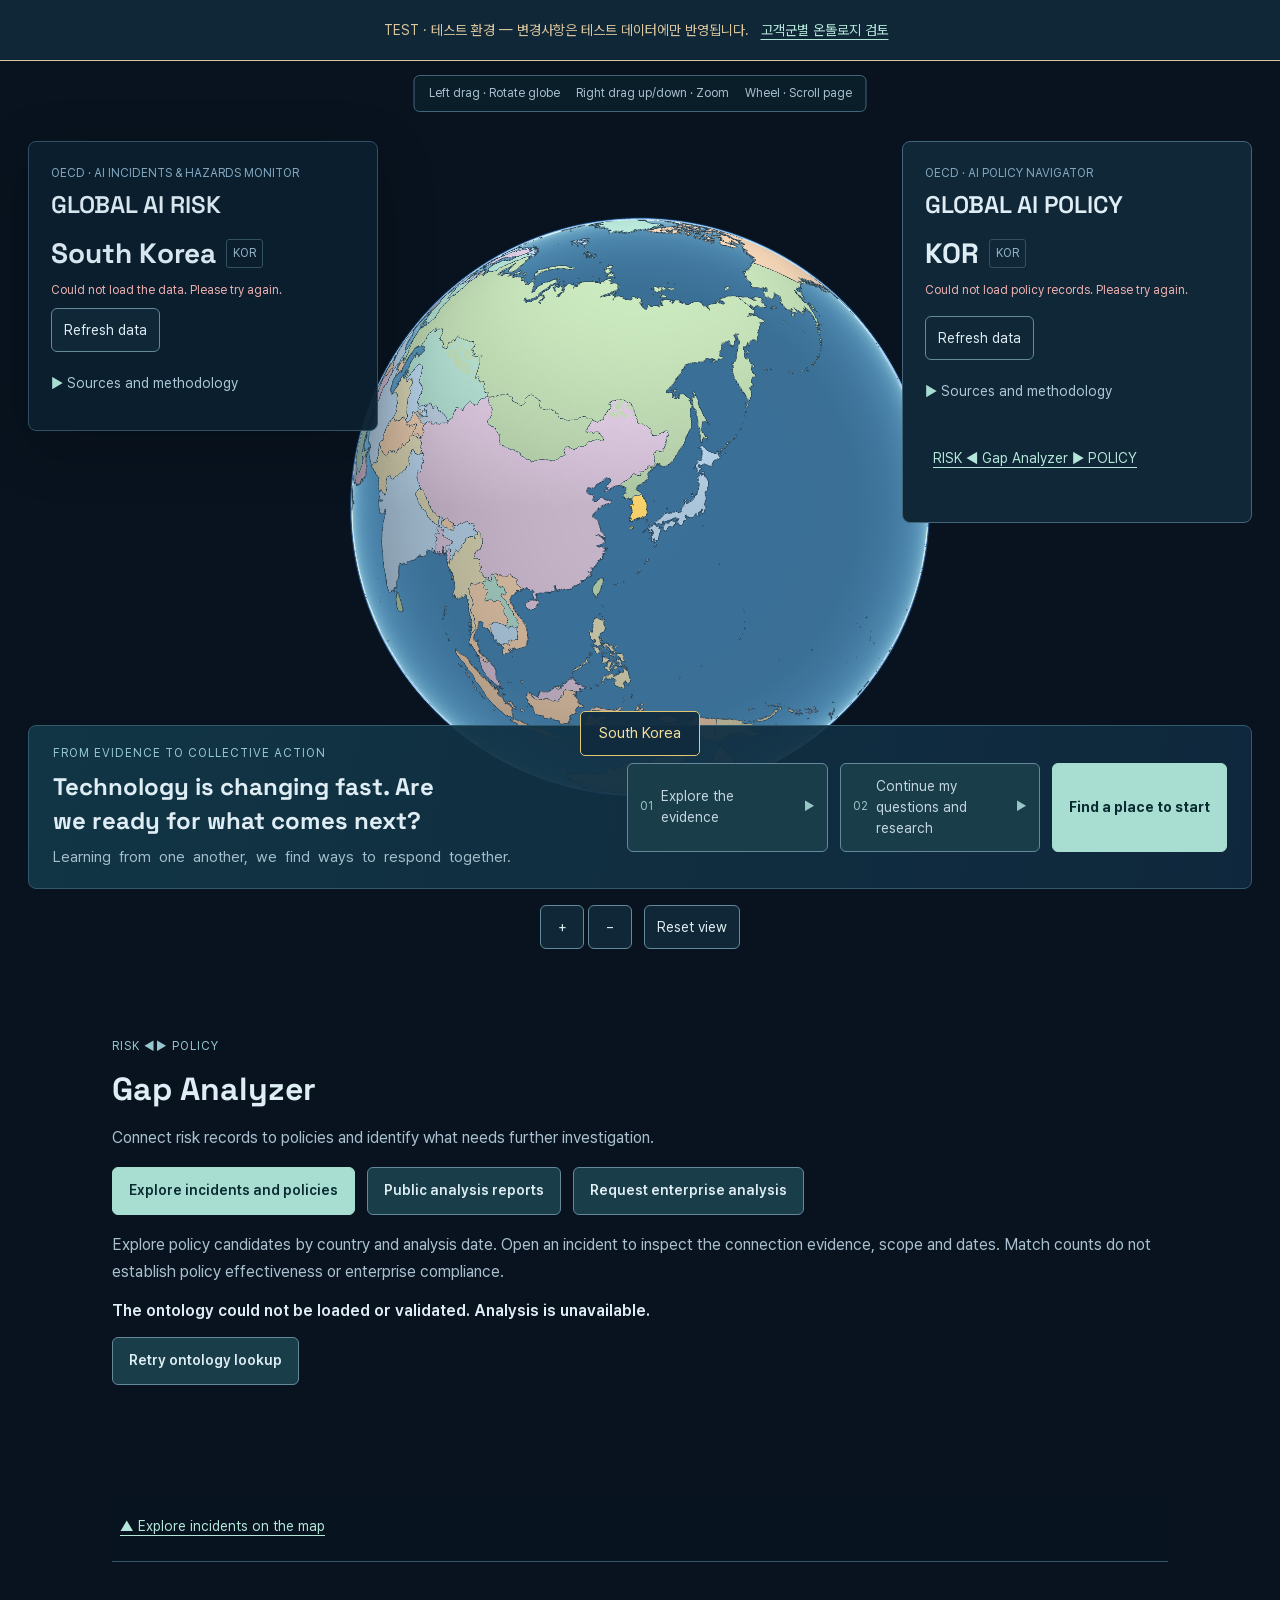
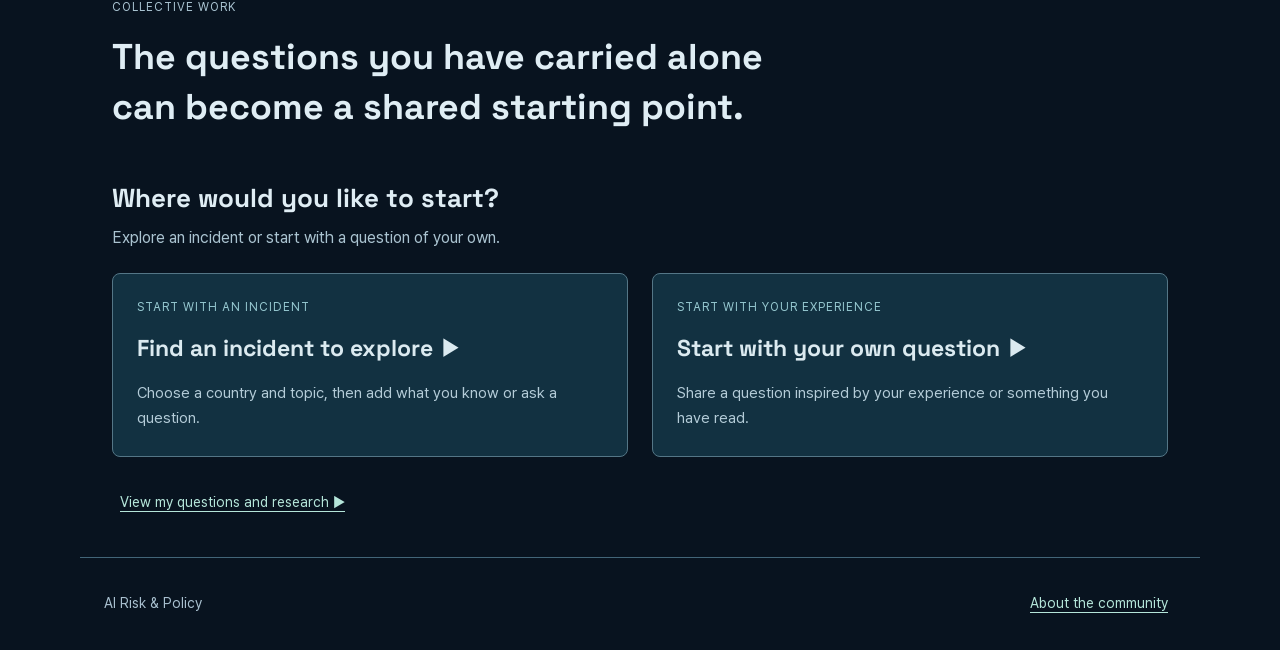
==== commit 595f525d: "Deploy verified test release 2026-10-10T09-47-47-550Z-5f8adb" ====
--- a/index.html
+++ b/index.html
@@ -13,7 +13,7 @@
 <link rel="stylesheet" href="vendor/cesium/Widgets/widgets.css?v=702c5adf3d16"><link rel="stylesheet" href="style.css?v=6bf4e2a43610"><script>window.CESIUM_BASE_URL='vendor/cesium/';</script><script defer src="vendor/cesium/Cesium.js?v=a5ab7e638f51"></script><script defer src="visitor-country.js?v=bea3fd3dd50f"></script><script defer src="app.js?v=c32348577fae"></script><script defer src="aim-explorer.js?v=1db863167bee"></script><script defer src="journey.js?v=de9308ceb4d0"></script><script defer src="explorer-layout.js?v=46a1d0a5231a"></script><script defer src="activity.js?v=1364584893e1"></script><script defer src="work-journey.js?v=6b932161fa8d"></script><script defer src="policy.js?v=f8a6ea1897a2"></script><script defer src="response-journey.js?v=0fd5bbf6ae39"></script><script defer src="ontology-model.js?v=e45976063c75"></script><script defer src="gap-engine.js?v=27c63c56bf07"></script><script defer src="ontology-client.js?v=1557ec39f7c2"></script><script defer src="gap-audience-data.js?v=ede830a0fef1"></script>
 <script defer src="gap-audience.js?v=ca1f5a13e58c"></script>
 <script defer src="gap-audience-en.js?v=f5d337f976ab"></script>
-<script defer src="gap-analyzer.js?v=5efa09758dd5"></script><script defer src="report-model.js?v=b1a3f918ff17"></script><script defer src="report-view.js?v=c445baf2b1e0"></script><script defer src="gap-reports.js?v=4d51d82b0a6e"></script><link rel="stylesheet" href="reports.css?v=e0527166ae8d"><script defer src="aim.js?v=94f560d1f561"></script><script defer src="weekly-model.js?v=ade909da7276"></script><script defer src="weekly-briefing.js?v=a2e702f737af"></script><link rel="stylesheet" href="weekly-briefing.css?v=00cc1d61bdde"><script defer src="i18n.js?v=b3cf14e45eb9"></script><link rel="stylesheet" href="i18n.css?v=602d8ffa29a9"><link rel="stylesheet" href="journey.css?v=3135b862af0e"><link rel="stylesheet" href="typography.css?v=3cce4a8bebd0"><link rel="stylesheet" href="activity.css?v=69f1c8e8dbf1"><link rel="stylesheet" href="work-journey.css?v=a5230352e47b"><link rel="stylesheet" href="explorer-layout.css?v=b88b22a67703"><link rel="stylesheet" href="workspace-layout.css?v=d9eb5a8922f5"><link rel="stylesheet" href="design-system.css?v=65d8efb1ddf2"><link rel="stylesheet" href="policy.css?v=774f72ad9ebc"><link rel="stylesheet" href="response-journey.css?v=3a9531380cdc"><link rel="stylesheet" href="gap-analyzer.css?v=c5c429432dcb"><link rel="stylesheet" href="community.css?v=df7be71d9fc9">
+<script defer src="gap-analyzer.js?v=5efa09758dd5"></script><script defer src="report-model.js?v=b1a3f918ff17"></script><script defer src="report-view.js?v=c445baf2b1e0"></script><script defer src="report-countries.js?v=1fb9ab42c488"></script><script defer src="gap-reports.js?v=b244ed715aca"></script><link rel="stylesheet" href="reports.css?v=e0527166ae8d"><script defer src="aim.js?v=94f560d1f561"></script><script defer src="weekly-model.js?v=ade909da7276"></script><script defer src="weekly-briefing.js?v=a2e702f737af"></script><link rel="stylesheet" href="weekly-briefing.css?v=00cc1d61bdde"><script defer src="i18n.js?v=b3cf14e45eb9"></script><link rel="stylesheet" href="i18n.css?v=602d8ffa29a9"><link rel="stylesheet" href="journey.css?v=3135b862af0e"><link rel="stylesheet" href="typography.css?v=3cce4a8bebd0"><link rel="stylesheet" href="activity.css?v=69f1c8e8dbf1"><link rel="stylesheet" href="work-journey.css?v=a5230352e47b"><link rel="stylesheet" href="explorer-layout.css?v=b88b22a67703"><link rel="stylesheet" href="workspace-layout.css?v=d9eb5a8922f5"><link rel="stylesheet" href="design-system.css?v=65d8efb1ddf2"><link rel="stylesheet" href="policy.css?v=774f72ad9ebc"><link rel="stylesheet" href="response-journey.css?v=3a9531380cdc"><link rel="stylesheet" href="gap-analyzer.css?v=c5c429432dcb"><link rel="stylesheet" href="community.css?v=df7be71d9fc9">
 <meta property="og:image" content="https://www.aipolicy.world/assets/share-card.png">
 <meta property="og:image:secure_url" content="https://www.aipolicy.world/assets/share-card.png">
 <meta property="og:image:type" content="image/png">
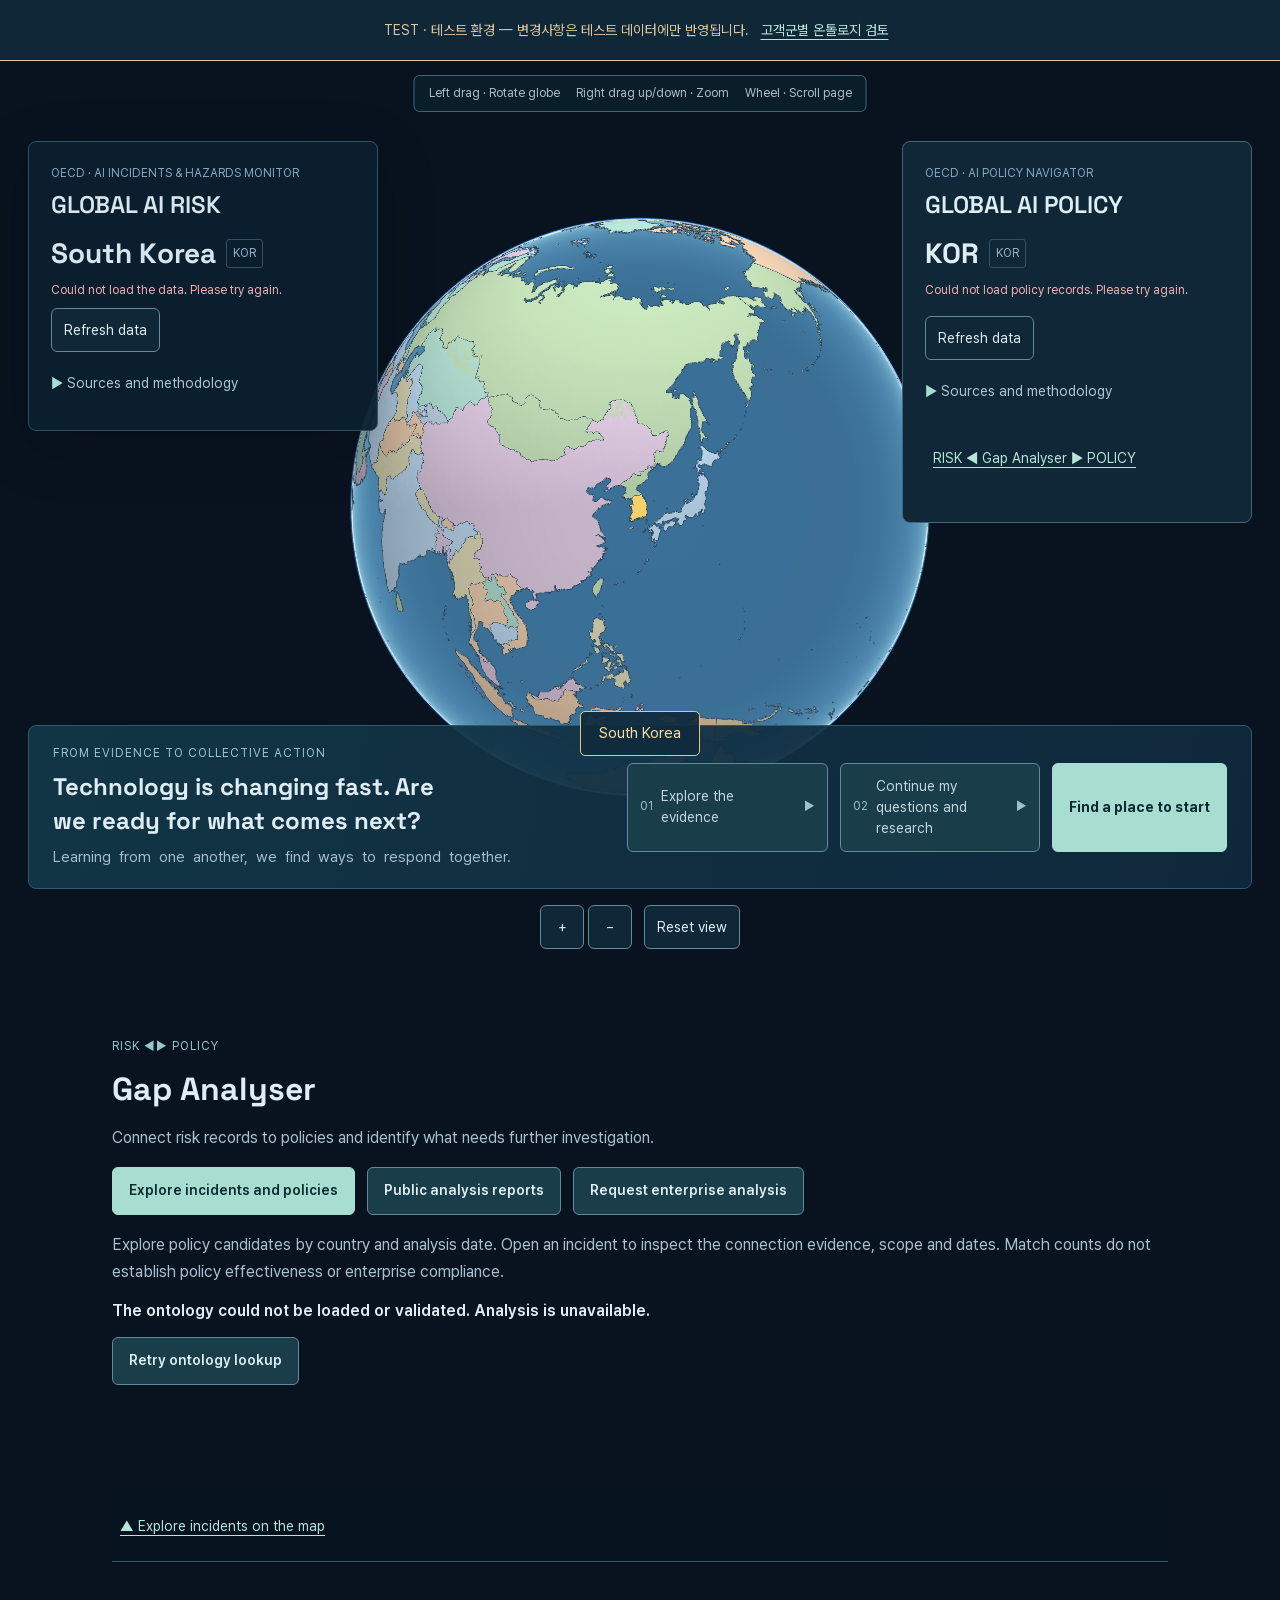
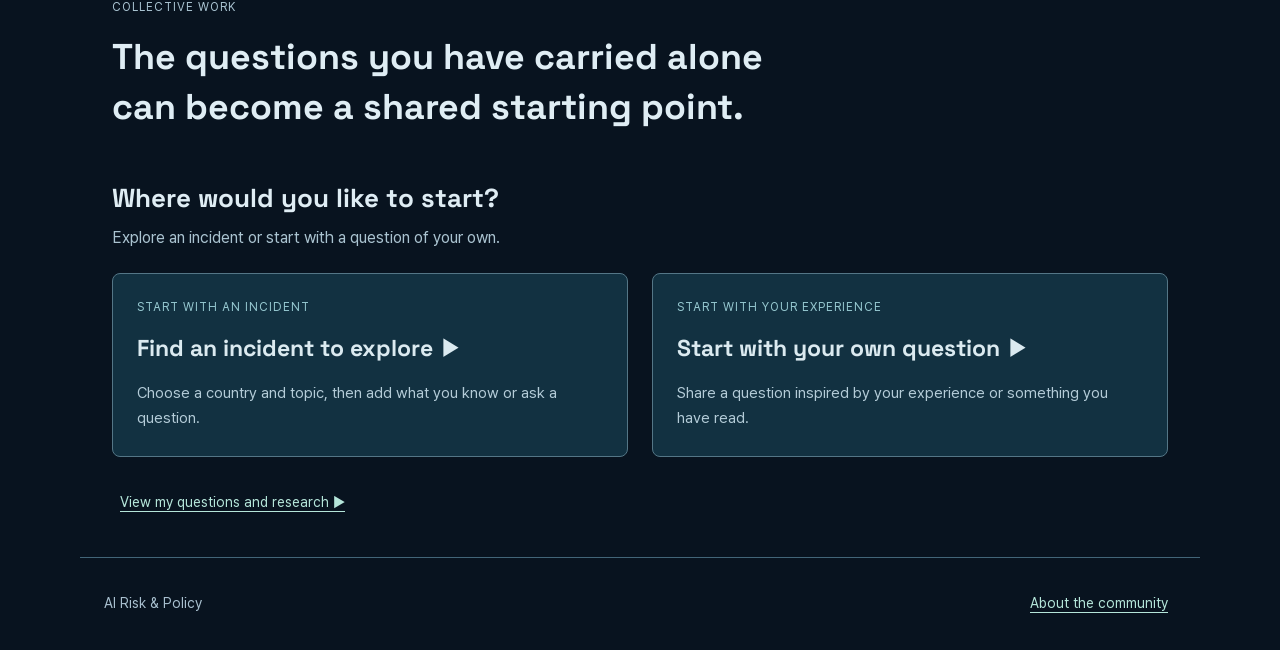
==== commit 2f014295: "Deploy verified test release 2026-10-11T05-19-54-042Z-b5d1bf" ====
--- a/index.html
+++ b/index.html
@@ -6,14 +6,14 @@
 <meta property="og:site_name" content="Global AI Risk &amp; Policy">
 <meta property="og:title" content="Global AI Risk &amp; Policy | Bridging Gaps Together">
 <meta property="og:description" content="Explore AI incidents and policies worldwide. Connect evidence, identify questions about policy gaps, and help build a global community for shared responses.">
-<meta property="og:locale" content="en_US">
+<meta property="og:locale" content="en_GB">
 <meta name="twitter:card" content="summary_large_image">
 <meta name="twitter:title" content="Global AI Risk &amp; Policy | Bridging Gaps Together">
 <meta name="twitter:description" content="Explore AI incidents and policies worldwide. Connect evidence, identify questions about policy gaps, and help build a global community for shared responses.">
 <link rel="stylesheet" href="vendor/cesium/Widgets/widgets.css?v=702c5adf3d16"><link rel="stylesheet" href="style.css?v=6bf4e2a43610"><script>window.CESIUM_BASE_URL='vendor/cesium/';</script><script defer src="vendor/cesium/Cesium.js?v=a5ab7e638f51"></script><script defer src="visitor-country.js?v=bea3fd3dd50f"></script><script defer src="app.js?v=c32348577fae"></script><script defer src="aim-explorer.js?v=1db863167bee"></script><script defer src="journey.js?v=de9308ceb4d0"></script><script defer src="explorer-layout.js?v=46a1d0a5231a"></script><script defer src="activity.js?v=1364584893e1"></script><script defer src="work-journey.js?v=6b932161fa8d"></script><script defer src="policy.js?v=f8a6ea1897a2"></script><script defer src="response-journey.js?v=0fd5bbf6ae39"></script><script defer src="ontology-model.js?v=e45976063c75"></script><script defer src="gap-engine.js?v=27c63c56bf07"></script><script defer src="ontology-client.js?v=1557ec39f7c2"></script><script defer src="gap-audience-data.js?v=ede830a0fef1"></script>
 <script defer src="gap-audience.js?v=ca1f5a13e58c"></script>
 <script defer src="gap-audience-en.js?v=f5d337f976ab"></script>
-<script defer src="gap-analyzer.js?v=5efa09758dd5"></script><script defer src="report-model.js?v=b1a3f918ff17"></script><script defer src="report-view.js?v=c445baf2b1e0"></script><script defer src="report-countries.js?v=1fb9ab42c488"></script><script defer src="gap-reports.js?v=b244ed715aca"></script><link rel="stylesheet" href="reports.css?v=e0527166ae8d"><script defer src="aim.js?v=94f560d1f561"></script><script defer src="weekly-model.js?v=ade909da7276"></script><script defer src="weekly-briefing.js?v=a2e702f737af"></script><link rel="stylesheet" href="weekly-briefing.css?v=00cc1d61bdde"><script defer src="i18n.js?v=b3cf14e45eb9"></script><link rel="stylesheet" href="i18n.css?v=602d8ffa29a9"><link rel="stylesheet" href="journey.css?v=3135b862af0e"><link rel="stylesheet" href="typography.css?v=3cce4a8bebd0"><link rel="stylesheet" href="activity.css?v=69f1c8e8dbf1"><link rel="stylesheet" href="work-journey.css?v=a5230352e47b"><link rel="stylesheet" href="explorer-layout.css?v=b88b22a67703"><link rel="stylesheet" href="workspace-layout.css?v=d9eb5a8922f5"><link rel="stylesheet" href="design-system.css?v=65d8efb1ddf2"><link rel="stylesheet" href="policy.css?v=774f72ad9ebc"><link rel="stylesheet" href="response-journey.css?v=3a9531380cdc"><link rel="stylesheet" href="gap-analyzer.css?v=c5c429432dcb"><link rel="stylesheet" href="community.css?v=df7be71d9fc9">
+<script defer src="gap-analyzer.js?v=2f3209ffebce"></script><script defer src="report-model.js?v=b1a3f918ff17"></script><script defer src="report-view.js?v=c445baf2b1e0"></script><script defer src="report-countries.js?v=1fb9ab42c488"></script><script defer src="gap-reports.js?v=24e16e0c37fa"></script><link rel="stylesheet" href="reports.css?v=e0527166ae8d"><script defer src="aim.js?v=94f560d1f561"></script><script defer src="weekly-model.js?v=ade909da7276"></script><script defer src="weekly-briefing.js?v=ba7f9eecacbf"></script><link rel="stylesheet" href="weekly-briefing.css?v=00cc1d61bdde"><script defer src="i18n.js?v=b3cf14e45eb9"></script><link rel="stylesheet" href="i18n.css?v=602d8ffa29a9"><link rel="stylesheet" href="journey.css?v=3135b862af0e"><link rel="stylesheet" href="typography.css?v=3cce4a8bebd0"><link rel="stylesheet" href="activity.css?v=69f1c8e8dbf1"><link rel="stylesheet" href="work-journey.css?v=a5230352e47b"><link rel="stylesheet" href="explorer-layout.css?v=b88b22a67703"><link rel="stylesheet" href="workspace-layout.css?v=d9eb5a8922f5"><link rel="stylesheet" href="design-system.css?v=65d8efb1ddf2"><link rel="stylesheet" href="policy.css?v=774f72ad9ebc"><link rel="stylesheet" href="response-journey.css?v=3a9531380cdc"><link rel="stylesheet" href="gap-analyzer.css?v=c5c429432dcb"><link rel="stylesheet" href="community.css?v=df7be71d9fc9">
 <meta property="og:image" content="https://www.aipolicy.world/assets/share-card.png">
 <meta property="og:image:secure_url" content="https://www.aipolicy.world/assets/share-card.png">
 <meta property="og:image:type" content="image/png">
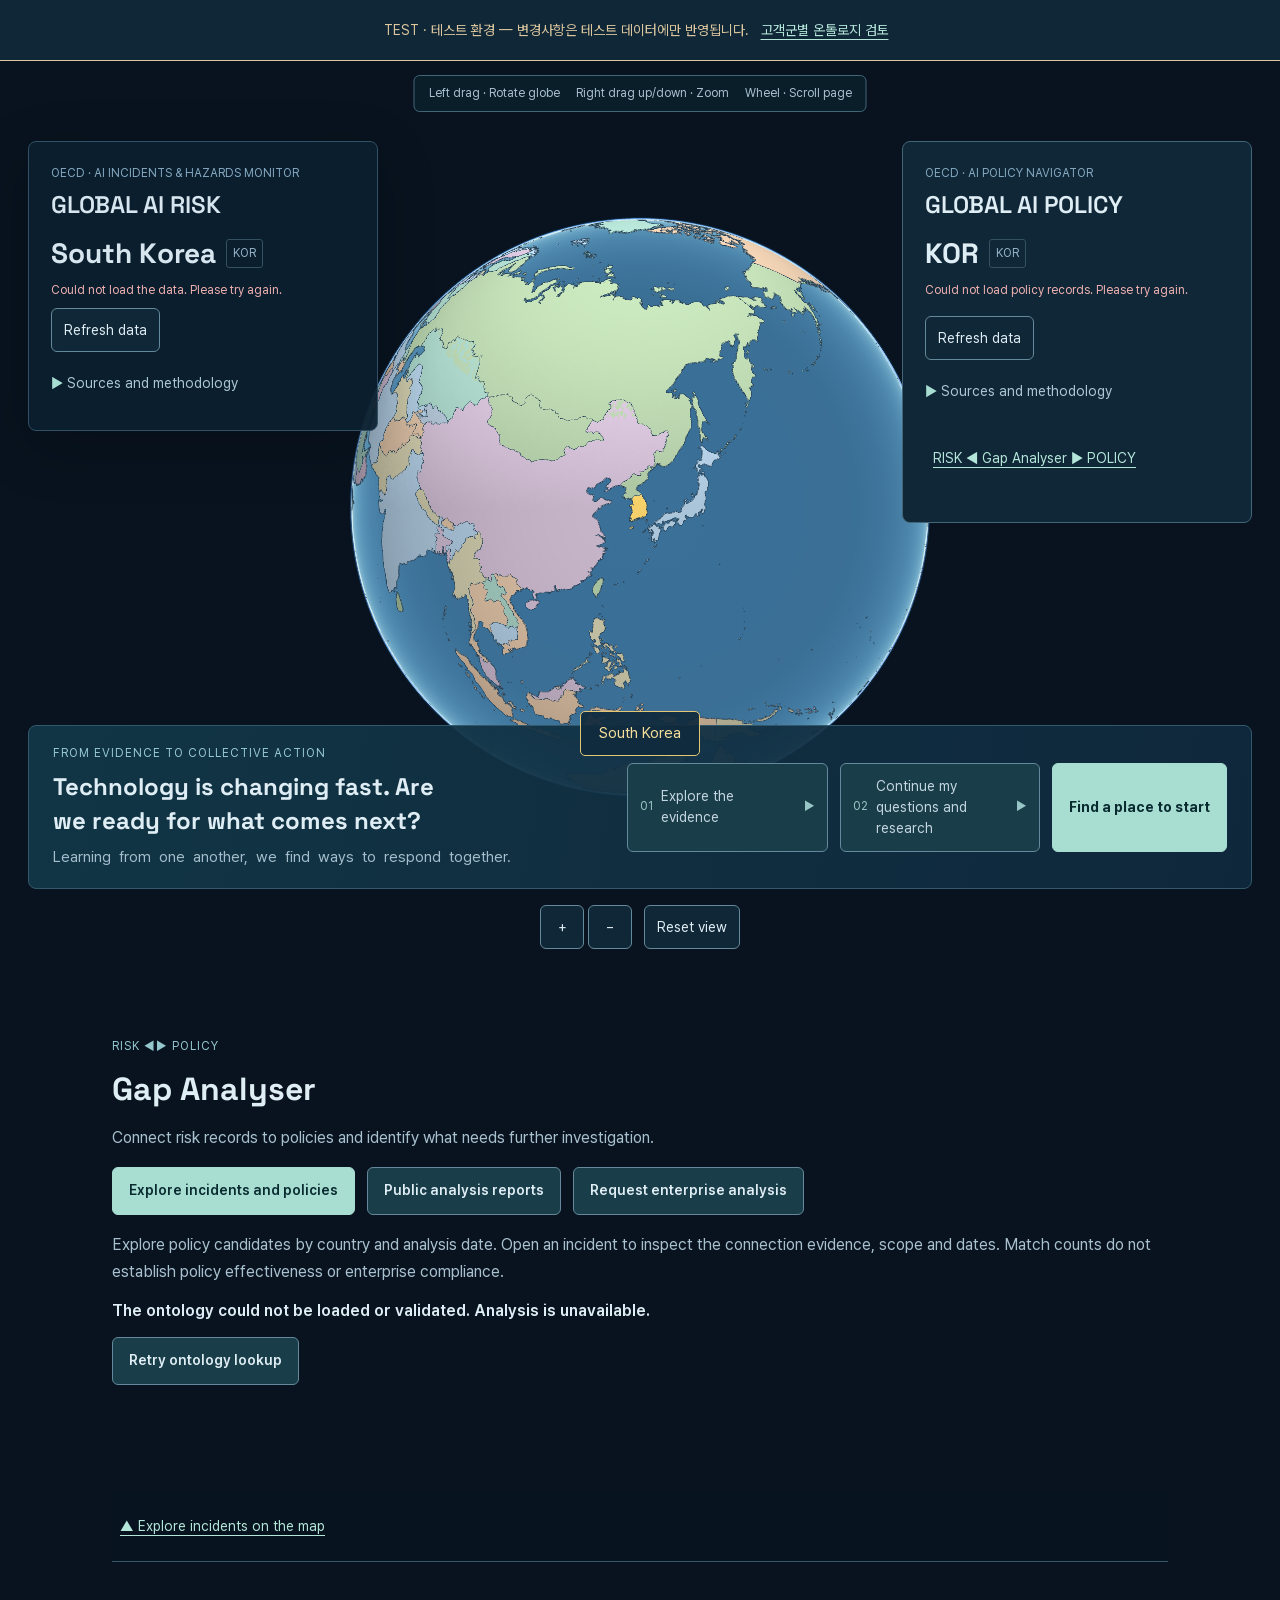
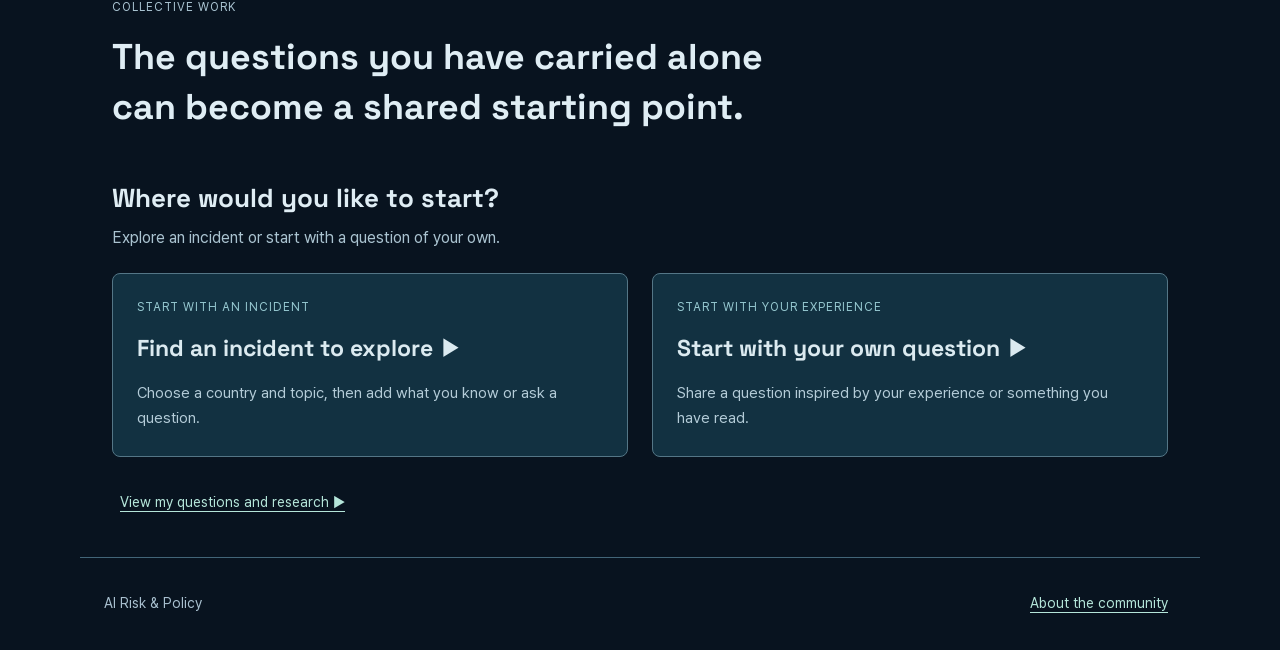
==== commit e8df7a4a: "Deploy verified test release 2026-10-12T12-22-23-570Z-51de44" ====
--- a/index.html
+++ b/index.html
@@ -10,10 +10,10 @@
 <meta name="twitter:card" content="summary_large_image">
 <meta name="twitter:title" content="Global AI Risk &amp; Policy | Bridging Gaps Together">
 <meta name="twitter:description" content="Explore AI incidents and policies worldwide. Connect evidence, identify questions about policy gaps, and help build a global community for shared responses.">
-<link rel="stylesheet" href="vendor/cesium/Widgets/widgets.css?v=702c5adf3d16"><link rel="stylesheet" href="style.css?v=6bf4e2a43610"><script>window.CESIUM_BASE_URL='vendor/cesium/';</script><script defer src="vendor/cesium/Cesium.js?v=a5ab7e638f51"></script><script defer src="visitor-country.js?v=bea3fd3dd50f"></script><script defer src="app.js?v=c32348577fae"></script><script defer src="aim-explorer.js?v=1db863167bee"></script><script defer src="journey.js?v=de9308ceb4d0"></script><script defer src="explorer-layout.js?v=46a1d0a5231a"></script><script defer src="activity.js?v=1364584893e1"></script><script defer src="work-journey.js?v=6b932161fa8d"></script><script defer src="policy.js?v=f8a6ea1897a2"></script><script defer src="response-journey.js?v=0fd5bbf6ae39"></script><script defer src="ontology-model.js?v=e45976063c75"></script><script defer src="gap-engine.js?v=27c63c56bf07"></script><script defer src="ontology-client.js?v=1557ec39f7c2"></script><script defer src="gap-audience-data.js?v=ede830a0fef1"></script>
+<link rel="stylesheet" href="vendor/cesium/Widgets/widgets.css?v=702c5adf3d16"><link rel="stylesheet" href="style.css?v=bfe6a75476b2"><script>window.CESIUM_BASE_URL='vendor/cesium/';</script><script defer src="vendor/cesium/Cesium.js?v=a5ab7e638f51"></script><script defer src="visitor-country.js?v=bea3fd3dd50f"></script><script defer src="app.js?v=c32348577fae"></script><script defer src="aim-explorer.js?v=1db863167bee"></script><script defer src="journey.js?v=de9308ceb4d0"></script><script defer src="explorer-layout.js?v=46a1d0a5231a"></script><script defer src="activity.js?v=1364584893e1"></script><script defer src="work-journey.js?v=6b932161fa8d"></script><script defer src="policy.js?v=f8a6ea1897a2"></script><script defer src="response-journey.js?v=0fd5bbf6ae39"></script><script defer src="ontology-model.js?v=e45976063c75"></script><script defer src="gap-engine.js?v=27c63c56bf07"></script><script defer src="ontology-client.js?v=1557ec39f7c2"></script><script defer src="gap-audience-data.js?v=ede830a0fef1"></script>
 <script defer src="gap-audience.js?v=ca1f5a13e58c"></script>
 <script defer src="gap-audience-en.js?v=f5d337f976ab"></script>
-<script defer src="gap-analyzer.js?v=2f3209ffebce"></script><script defer src="report-model.js?v=b1a3f918ff17"></script><script defer src="report-view.js?v=c445baf2b1e0"></script><script defer src="report-countries.js?v=1fb9ab42c488"></script><script defer src="gap-reports.js?v=24e16e0c37fa"></script><link rel="stylesheet" href="reports.css?v=e0527166ae8d"><script defer src="aim.js?v=94f560d1f561"></script><script defer src="weekly-model.js?v=ade909da7276"></script><script defer src="weekly-briefing.js?v=ba7f9eecacbf"></script><link rel="stylesheet" href="weekly-briefing.css?v=00cc1d61bdde"><script defer src="i18n.js?v=b3cf14e45eb9"></script><link rel="stylesheet" href="i18n.css?v=602d8ffa29a9"><link rel="stylesheet" href="journey.css?v=3135b862af0e"><link rel="stylesheet" href="typography.css?v=3cce4a8bebd0"><link rel="stylesheet" href="activity.css?v=69f1c8e8dbf1"><link rel="stylesheet" href="work-journey.css?v=a5230352e47b"><link rel="stylesheet" href="explorer-layout.css?v=b88b22a67703"><link rel="stylesheet" href="workspace-layout.css?v=d9eb5a8922f5"><link rel="stylesheet" href="design-system.css?v=65d8efb1ddf2"><link rel="stylesheet" href="policy.css?v=774f72ad9ebc"><link rel="stylesheet" href="response-journey.css?v=3a9531380cdc"><link rel="stylesheet" href="gap-analyzer.css?v=c5c429432dcb"><link rel="stylesheet" href="community.css?v=df7be71d9fc9">
+<script defer src="gap-analyzer.js?v=2f3209ffebce"></script><script defer src="report-model.js?v=b1a3f918ff17"></script><script defer src="report-view.js?v=c445baf2b1e0"></script><script defer src="report-countries.js?v=1fb9ab42c488"></script><script defer src="gap-reports.js?v=24e16e0c37fa"></script><link rel="stylesheet" href="reports.css?v=84b7ba926faa"><script defer src="aim.js?v=94f560d1f561"></script><script defer src="weekly-model.js?v=ade909da7276"></script><script defer src="weekly-briefing.js?v=ba7f9eecacbf"></script><link rel="stylesheet" href="weekly-briefing.css?v=98e97e5ee019"><script defer src="i18n.js?v=b3cf14e45eb9"></script><link rel="stylesheet" href="i18n.css?v=5493340a736b"><link rel="stylesheet" href="journey.css?v=7bcd177bd5cf"><link rel="stylesheet" href="typography.css?v=421d01e20609"><link rel="stylesheet" href="activity.css?v=5e9117ec9ad1"><link rel="stylesheet" href="work-journey.css?v=9af38eb4c4ed"><link rel="stylesheet" href="explorer-layout.css?v=e642c33a5513"><link rel="stylesheet" href="workspace-layout.css?v=7dbd0a7bba58"><link rel="stylesheet" href="design-system.css?v=ad229abfdbd5"><link rel="stylesheet" href="policy.css?v=a7a6492d80a1"><link rel="stylesheet" href="response-journey.css?v=15f77e2bfab3"><link rel="stylesheet" href="gap-analyzer.css?v=955551155e80"><link rel="stylesheet" href="community.css?v=44830a4c5d04">
 <meta property="og:image" content="https://www.aipolicy.world/assets/share-card.png">
 <meta property="og:image:secure_url" content="https://www.aipolicy.world/assets/share-card.png">
 <meta property="og:image:type" content="image/png">
--- a/style.css
+++ b/style.css
@@ -1,12 +1,12 @@
-html,body,#globe{width:100%;height:100%;margin:0;overflow:hidden;background:var(--ds-background)}body{font-family:var(--airisk-foundation-font-24da2d1b)}.help{position:absolute;top:16px;left:16px;right:16px;display:flex;align-items:center;gap:var(--airisk-foundation-space-16px);pointer-events:none;color:var(--airisk-foundation-color-dce6ef);font-size:var(--airisk-foundation-type-13px)}.help small{color:var(--airisk-foundation-color-9cacba);font-size:var(--airisk-foundation-type-11px)}.help button{pointer-events:auto;margin-left:auto;background:var(--airisk-foundation-color-132b3c);color:var(--airisk-foundation-color-e1ecf5);border:1px solid var(--airisk-foundation-color-496073);border-radius:var(--airisk-foundation-radius-4px);padding:var(--airisk-foundation-space-9px) var(--airisk-foundation-space-13px);cursor:pointer}button:focus-visible{outline:3px solid var(--airisk-foundation-color-9fcaff);outline-offset:3px}#status{position:absolute;top:45%;left:10%;right:10%;text-align:center;color:var(--airisk-foundation-color-d2e0eb);font-size:var(--airisk-foundation-type-14px);line-height:1.8;pointer-events:none}.cesium-widget-credits{max-width:95%;font-size:var(--airisk-foundation-type-10px)!important}@media(max-width:500px){.help{gap:var(--airisk-foundation-space-8px);flex-wrap:wrap}.help small{order:3;flex-basis:100%}}
+html,body,#globe{width:100%;height:100%;margin:0;overflow:hidden;background:var(--ds-background)}body{font-family:var(--airisk-foundation-font-24da2d1b)}.help{position:absolute;top:16px;left:16px;right:16px;display:flex;align-items:center;gap:var(--ds-space-4);pointer-events:none;color:var(--airisk-foundation-color-dce6ef);font-size:var(--airisk-foundation-type-13px)}.help small{color:var(--airisk-foundation-color-9cacba);font-size:var(--airisk-foundation-type-11px)}.help button{pointer-events:auto;margin-left:auto;background:var(--airisk-foundation-color-132b3c);color:var(--airisk-foundation-color-e1ecf5);border:1px solid var(--airisk-foundation-color-496073);border-radius:var(--airisk-foundation-radius-4px);padding:var(--airisk-foundation-space-9px) var(--airisk-foundation-space-13px);cursor:pointer}button:focus-visible{outline:3px solid var(--airisk-foundation-color-9fcaff);outline-offset:3px}#status{position:absolute;top:45%;left:10%;right:10%;text-align:center;color:var(--airisk-foundation-color-d2e0eb);font-size:var(--airisk-foundation-type-14px);line-height:var(--ds-line-1-8);pointer-events:none}.cesium-widget-credits{max-width:95%;font-size:var(--airisk-foundation-type-10px)!important}@media(max-width:500px){.help{gap:var(--ds-space-2);flex-wrap:wrap}.help small{order:3;flex-basis:100%}}
 #selected-country{position:absolute;left:50%;bottom:48px;transform:translateX(-50%);max-width:85%;padding:var(--airisk-foundation-space-9px) var(--airisk-foundation-space-18px);background:var(--airisk-foundation-color-122b3eef);border:1px solid var(--airisk-foundation-color-e4c773);border-radius:var(--airisk-foundation-radius-5px);color:var(--airisk-foundation-color-f5df9b);font-size:var(--airisk-foundation-type-15px);text-align:center;pointer-events:none}#selected-country[hidden]{display:none}
 
-#risk-panel{position:absolute;top:85px;left:24px;width:300px;max-height:calc(100% - 135px);overflow:auto;padding:var(--airisk-foundation-space-24px);background:var(--airisk-foundation-color-0e2332ed);border:1px solid var(--airisk-foundation-color-284151);border-radius:var(--airisk-foundation-radius-8px);color:var(--airisk-foundation-color-d7e5ee);box-sizing:border-box}.risk-kicker{font-size:var(--airisk-foundation-type-8px);letter-spacing:1.1px;color:var(--airisk-foundation-color-83a7bf);margin:0 0 var(--airisk-foundation-space-8px)}#risk-title{font-size:var(--airisk-foundation-type-21px);letter-spacing:.5px;margin:0 0 var(--airisk-foundation-space-22px);font-weight:600}.risk-country{display:flex;align-items:center;gap:var(--airisk-foundation-space-10px)}.risk-country h2{font-size:var(--airisk-foundation-type-20px);margin:0}.risk-country>span{font-size:var(--airisk-foundation-type-10px);color:var(--airisk-foundation-color-93b2c6);border:1px solid var(--airisk-foundation-color-345063);padding:var(--airisk-foundation-space-3px) var(--airisk-foundation-space-6px);border-radius:var(--airisk-foundation-radius-3px)}#risk-state{font-size:var(--airisk-foundation-type-11px);color:var(--airisk-foundation-color-92b4ca);line-height:1.7;margin:var(--airisk-foundation-space-12px) 0}.risk-period{font-size:var(--airisk-foundation-type-10px);color:var(--airisk-foundation-color-90a7b7);border-top:1px solid var(--airisk-foundation-color-2a4355);padding-top:var(--airisk-foundation-space-16px)}.metric-main{margin:var(--airisk-foundation-space-20px) 0}.metric-main>span,.metric-pair span{display:block;font-size:var(--airisk-foundation-type-11px);color:var(--airisk-foundation-color-b2c4d0)}.metric-main strong{display:block;font-size:var(--airisk-foundation-type-52px);font-weight:500;line-height:1.25;letter-spacing:-1px;margin-top:var(--airisk-foundation-space-5px);color:var(--airisk-foundation-color-eef6fa)}.metric-main small{font-size:var(--airisk-foundation-type-10px);color:var(--airisk-foundation-color-7894a7)}.metric-pair{display:grid;grid-template-columns:1fr 1fr;gap:var(--airisk-foundation-space-12px)}.metric-pair>div+div{border-left:1px solid var(--airisk-foundation-color-2b4353);padding-left:var(--airisk-foundation-space-18px)}.metric-pair strong{display:block;font-size:var(--airisk-foundation-type-28px);line-height:1.6;font-weight:500}.metric-pair small{font-size:var(--airisk-foundation-type-9px);color:var(--airisk-foundation-color-89a2b4)}.incident-dot,.hazard-dot{display:inline-block;width:6px;height:6px;border-radius:50%;margin-right:var(--airisk-foundation-space-6px);background:var(--ds-incident)}.hazard-dot{background:var(--ds-hazard)}.risk-bar{display:flex;height:5px;border-radius:var(--airisk-foundation-radius-4px);overflow:hidden;margin:var(--airisk-foundation-space-18px) 0 var(--airisk-foundation-space-10px)}#incident-bar{background:var(--ds-incident)}#hazard-bar{background:var(--ds-hazard)}.risk-note{font-size:var(--airisk-foundation-type-10px);line-height:1.8;color:var(--airisk-foundation-color-87a0b2);margin:var(--airisk-foundation-space-12px) 0}.article-metric{border-top:1px solid var(--airisk-foundation-color-2b4353);padding-top:var(--airisk-foundation-space-16px);margin-top:var(--airisk-foundation-space-18px);display:flex;gap:var(--airisk-foundation-space-12px);align-items:center}.article-metric span{font-size:var(--airisk-foundation-type-10px);display:block;line-height:1.6}.article-metric small{font-size:var(--airisk-foundation-type-8px);color:var(--airisk-foundation-color-87a0b2);display:block;margin-top:var(--airisk-foundation-space-5px)}.article-metric strong{font-size:var(--airisk-foundation-type-24px);font-weight:500;margin-left:auto}#risk-refresh{border:1px solid var(--airisk-foundation-color-3c586c);background:var(--airisk-foundation-color-183346);color:var(--airisk-foundation-color-c4d9e8);border-radius:var(--airisk-foundation-radius-4px);padding:var(--airisk-foundation-space-7px) var(--airisk-foundation-space-12px);font-size:var(--airisk-foundation-type-11px);cursor:pointer}#risk-refresh:disabled{opacity:.5;cursor:default}.risk-sources{display:flex;gap:var(--airisk-foundation-space-18px)}.risk-sources a{font-size:var(--airisk-foundation-type-10px);color:var(--airisk-foundation-color-b3d0e6);text-decoration:none;border-bottom:1px solid var(--airisk-foundation-color-526d80)}.policy-heading{position:absolute;top:92px;right:28px;color:var(--airisk-foundation-color-a0b9cb);font-size:var(--airisk-foundation-type-18px);letter-spacing:1px;text-align:right;pointer-events:none}.policy-heading small{display:block;font-size:var(--airisk-foundation-type-10px);color:var(--airisk-foundation-color-667f92);letter-spacing:0;margin-top:var(--airisk-foundation-space-9px)}@media(max-width:1000px){#risk-panel{width:260px;left:15px;padding:var(--airisk-foundation-space-18px)}.policy-heading{font-size:var(--airisk-foundation-type-14px);right:16px}}@media(max-width:700px){html,body{height:auto;min-height:100%;overflow:auto}#globe{position:relative;height:55vh;min-height:350px}.help{top:12px}.policy-heading{display:none}#risk-panel{position:relative;top:auto;left:auto;width:calc(100% - 24px);max-height:none;margin:var(--airisk-foundation-space-12px);padding:var(--airisk-foundation-space-22px)}#selected-country{top:calc(55vh - 75px);bottom:auto}.cesium-widget-credits{font-size:var(--airisk-foundation-type-8px)!important}#status{top:25vh}.metric-pair{gap:var(--airisk-foundation-space-20px)}}
+#risk-panel{position:absolute;top:85px;left:24px;width:300px;max-height:calc(100% - 135px);overflow:auto;padding:var(--ds-space-6);background:var(--airisk-foundation-color-0e2332ed);border:1px solid var(--airisk-foundation-color-284151);border-radius:var(--airisk-foundation-radius-8px);color:var(--airisk-foundation-color-d7e5ee);box-sizing:border-box}.risk-kicker{font-size:var(--airisk-foundation-type-8px);letter-spacing:var(--ds-tracking-1-1px);color:var(--airisk-foundation-color-83a7bf);margin:0 0 var(--ds-space-2)}#risk-title{font-size:var(--airisk-foundation-type-21px);letter-spacing:var(--ds-tracking-0-5px);margin:0 0 var(--airisk-foundation-space-22px);font-weight:var(--ds-weight-semibold)}.risk-country{display:flex;align-items:center;gap:var(--airisk-foundation-space-10px)}.risk-country h2{font-size:var(--airisk-foundation-type-20px);margin:0}.risk-country>span{font-size:var(--airisk-foundation-type-10px);color:var(--airisk-foundation-color-93b2c6);border:1px solid var(--airisk-foundation-color-345063);padding:var(--airisk-foundation-space-3px) var(--airisk-foundation-space-6px);border-radius:var(--airisk-foundation-radius-3px)}#risk-state{font-size:var(--airisk-foundation-type-11px);color:var(--airisk-foundation-color-92b4ca);line-height:var(--ds-line-body);margin:var(--ds-space-3) 0}.risk-period{font-size:var(--airisk-foundation-type-10px);color:var(--airisk-foundation-color-90a7b7);border-top:1px solid var(--airisk-foundation-color-2a4355);padding-top:var(--ds-space-4)}.metric-main{margin:var(--airisk-foundation-space-20px) 0}.metric-main>span,.metric-pair span{display:block;font-size:var(--airisk-foundation-type-11px);color:var(--airisk-foundation-color-b2c4d0)}.metric-main strong{display:block;font-size:var(--airisk-foundation-type-52px);font-weight:var(--ds-weight-medium);line-height:var(--ds-line-1-25);letter-spacing:var(--ds-tracking-minus-1px);margin-top:var(--airisk-foundation-space-5px);color:var(--airisk-foundation-color-eef6fa)}.metric-main small{font-size:var(--airisk-foundation-type-10px);color:var(--airisk-foundation-color-7894a7)}.metric-pair{display:grid;grid-template-columns:1fr 1fr;gap:var(--ds-space-3)}.metric-pair>div+div{border-left:1px solid var(--airisk-foundation-color-2b4353);padding-left:var(--airisk-foundation-space-18px)}.metric-pair strong{display:block;font-size:var(--airisk-foundation-type-28px);line-height:var(--ds-line-1-6);font-weight:var(--ds-weight-medium)}.metric-pair small{font-size:var(--airisk-foundation-type-9px);color:var(--airisk-foundation-color-89a2b4)}.incident-dot,.hazard-dot{display:inline-block;width:6px;height:6px;border-radius:50%;margin-right:var(--airisk-foundation-space-6px);background:var(--ds-incident)}.hazard-dot{background:var(--ds-hazard)}.risk-bar{display:flex;height:5px;border-radius:var(--airisk-foundation-radius-4px);overflow:hidden;margin:var(--airisk-foundation-space-18px) 0 var(--airisk-foundation-space-10px)}#incident-bar{background:var(--ds-incident)}#hazard-bar{background:var(--ds-hazard)}.risk-note{font-size:var(--airisk-foundation-type-10px);line-height:var(--ds-line-1-8);color:var(--airisk-foundation-color-87a0b2);margin:var(--ds-space-3) 0}.article-metric{border-top:1px solid var(--airisk-foundation-color-2b4353);padding-top:var(--ds-space-4);margin-top:var(--airisk-foundation-space-18px);display:flex;gap:var(--ds-space-3);align-items:center}.article-metric span{font-size:var(--airisk-foundation-type-10px);display:block;line-height:var(--ds-line-1-6)}.article-metric small{font-size:var(--airisk-foundation-type-8px);color:var(--airisk-foundation-color-87a0b2);display:block;margin-top:var(--airisk-foundation-space-5px)}.article-metric strong{font-size:var(--airisk-foundation-type-24px);font-weight:var(--ds-weight-medium);margin-left:auto}#risk-refresh{border:1px solid var(--airisk-foundation-color-3c586c);background:var(--airisk-foundation-color-183346);color:var(--airisk-foundation-color-c4d9e8);border-radius:var(--airisk-foundation-radius-4px);padding:var(--airisk-foundation-space-7px) var(--ds-space-3);font-size:var(--airisk-foundation-type-11px);cursor:pointer}#risk-refresh:disabled{opacity:.5;cursor:default}.risk-sources{display:flex;gap:var(--airisk-foundation-space-18px)}.risk-sources a{font-size:var(--airisk-foundation-type-10px);color:var(--airisk-foundation-color-b3d0e6);text-decoration:none;border-bottom:1px solid var(--airisk-foundation-color-526d80)}.policy-heading{position:absolute;top:92px;right:28px;color:var(--airisk-foundation-color-a0b9cb);font-size:var(--airisk-foundation-type-18px);letter-spacing:var(--ds-tracking-1px);text-align:right;pointer-events:none}.policy-heading small{display:block;font-size:var(--airisk-foundation-type-10px);color:var(--airisk-foundation-color-667f92);letter-spacing:0;margin-top:var(--airisk-foundation-space-9px)}@media(max-width:1000px){#risk-panel{width:260px;left:15px;padding:var(--airisk-foundation-space-18px)}.policy-heading{font-size:var(--airisk-foundation-type-14px);right:16px}}@media(max-width:700px){html,body{height:auto;min-height:100%;overflow:auto}#globe{position:relative;height:55vh;min-height:350px}.help{top:12px}.policy-heading{display:none}#risk-panel{position:relative;top:auto;left:auto;width:calc(100% - 24px);max-height:none;margin:var(--ds-space-3);padding:var(--airisk-foundation-space-22px)}#selected-country{top:calc(55vh - 75px);bottom:auto}.cesium-widget-credits{font-size:var(--airisk-foundation-type-8px)!important}#status{top:25vh}.metric-pair{gap:var(--airisk-foundation-space-20px)}}
 
 /* AIM exploration: full-search metrics and explicitly scoped sample charts. */
-#risk-panel{width:405px;top:65px;max-height:calc(100% - 108px);padding:var(--airisk-foundation-space-23px) var(--airisk-foundation-space-25px);background:linear-gradient(150deg,var(--airisk-foundation-color-102a3bf5),var(--airisk-foundation-color-0c1d2cf5));border-color:var(--airisk-foundation-color-315065);box-shadow:0 16px 60px var(--airisk-foundation-color-00000033)}#risk-title{font-size:var(--airisk-foundation-type-23px);letter-spacing:1px;margin-bottom:var(--airisk-foundation-space-15px)}.risk-kicker{font-size:var(--airisk-foundation-type-8px);letter-spacing:1.4px}.risk-country h2{font-size:var(--airisk-foundation-type-21px)}#risk-state{margin:var(--airisk-foundation-space-8px) 0}.risk-period{padding-top:var(--airisk-foundation-space-12px);margin:var(--airisk-foundation-space-12px) 0;font-size:var(--airisk-foundation-type-10px)}.metric-main{position:relative;padding-left:var(--airisk-foundation-space-94px);min-height:85px;margin:var(--airisk-foundation-space-17px) 0}.metric-main strong{font-size:var(--airisk-foundation-type-43px)}.metric-main>span{font-size:var(--airisk-foundation-type-10px)}.metric-main small{font-size:var(--airisk-foundation-type-9px)}#risk-donut{position:absolute;left:0;top:2px;width:76px;height:76px;border-radius:50%;mask:radial-gradient(transparent 53%,var(--airisk-foundation-color-000000) 55%);animation:donut-enter .7s ease-out}.metric-pair strong{font-size:var(--airisk-foundation-type-25px)}.metric-pair small{font-size:var(--airisk-foundation-type-9px)}.risk-bar{margin:var(--airisk-foundation-space-12px) 0 var(--airisk-foundation-space-8px)}#risk-reconciliation{font-size:var(--airisk-foundation-type-9px);margin:var(--airisk-foundation-space-8px) 0}.article-metric{padding-top:var(--airisk-foundation-space-11px);margin-top:var(--airisk-foundation-space-12px)}.article-metric strong{font-size:var(--airisk-foundation-type-22px)}.article-metric span{font-size:var(--airisk-foundation-type-10px)}.explorer{border-top:1px solid var(--airisk-foundation-color-2d485b);margin-top:var(--airisk-foundation-space-22px);padding-top:var(--airisk-foundation-space-20px)}.explorer-heading{display:flex;justify-content:space-between;gap:var(--airisk-foundation-space-10px);align-items:center}.explorer h3{font-size:var(--airisk-foundation-type-14px);margin:0;color:var(--airisk-foundation-color-e4eff5)}.explorer-heading>span{font-size:var(--airisk-foundation-type-9px);color:var(--airisk-foundation-color-91adbf);white-space:nowrap}.scope-note{font-size:var(--airisk-foundation-type-10px);line-height:1.8;color:var(--airisk-foundation-color-87a5ba);margin:var(--airisk-foundation-space-10px) 0}.type-filters{display:flex;padding:var(--airisk-foundation-space-3px);background:var(--airisk-foundation-color-081a28);border:1px solid var(--airisk-foundation-color-2a4255);border-radius:var(--airisk-foundation-radius-5px);margin:var(--airisk-foundation-space-15px) 0}.type-filters button{flex:1;min-height:34px;border:0;border-radius:var(--airisk-foundation-radius-3px);background:transparent;color:var(--airisk-foundation-color-89a9bf);cursor:pointer;font-size:var(--airisk-foundation-type-11px)}.type-filters [aria-pressed=true]{background:var(--airisk-foundation-color-25475e);color:var(--airisk-foundation-color-eef7ff);box-shadow:0 2px 7px var(--airisk-foundation-color-00000033)}.classification-head{display:flex;align-items:center;justify-content:space-between;font-size:var(--airisk-foundation-type-11px);color:var(--airisk-foundation-color-9ab6ca);margin:var(--airisk-foundation-space-16px) 0 var(--airisk-foundation-space-10px)}.classification-head select{background:var(--airisk-foundation-color-132c3e);border:1px solid var(--airisk-foundation-color-3a5669);color:var(--airisk-foundation-color-d1e3ed);border-radius:var(--airisk-foundation-radius-4px);padding:var(--airisk-foundation-space-7px) var(--airisk-foundation-space-10px);font-size:var(--airisk-foundation-type-11px)}#category-bars{max-height:250px;overflow:auto}.category-bar{display:block;width:100%;border:1px solid transparent;background:none;border-radius:var(--airisk-foundation-radius-4px);padding:var(--airisk-foundation-space-9px) var(--airisk-foundation-space-7px);color:var(--airisk-foundation-color-bad0df);cursor:pointer;text-align:left;box-sizing:border-box}.category-bar:hover{background:var(--airisk-foundation-color-18384e)}.category-bar[aria-pressed=true]{border-color:var(--airisk-foundation-color-8fd3d1);background:var(--airisk-foundation-color-183e4b);color:var(--airisk-foundation-color-cff4ef)}.category-bar-label{display:flex;justify-content:space-between;gap:var(--airisk-foundation-space-10px);font-size:var(--airisk-foundation-type-11px);line-height:1.5}.category-bar-label strong{font-weight:500;color:var(--airisk-foundation-color-dceefa)}.category-track{display:block;height:5px;margin-top:var(--airisk-foundation-space-7px);background:var(--airisk-foundation-color-1b3446);border-radius:var(--airisk-foundation-radius-4px);overflow:hidden}.category-fill{display:block;height:100%;width:var(--bar-width);background:linear-gradient(90deg,var(--airisk-foundation-color-527faa),var(--airisk-foundation-color-85c4d2));border-radius:var(--airisk-foundation-radius-4px);animation:bar-enter .5s ease-out;transform-origin:left}.category-bar[aria-pressed=true] .category-fill{background:var(--airisk-foundation-color-90d3c5)}.filter-caption{display:flex;justify-content:space-between;align-items:center;font-size:var(--airisk-foundation-type-10px);color:var(--airisk-foundation-color-9fc6d7);min-height:33px}.filter-caption button{background:none;border:0;color:var(--airisk-foundation-color-b2dfd4);font-size:var(--airisk-foundation-type-10px);cursor:pointer}.trend-heading,.records-heading{display:flex;justify-content:space-between;align-items:center;margin:var(--airisk-foundation-space-20px) 0 var(--airisk-foundation-space-10px)}.explorer h4{font-size:var(--airisk-foundation-type-12px);margin:0;font-weight:500;color:var(--airisk-foundation-color-d9e7f1)}.trend-heading>span,.records-heading>span{font-size:var(--airisk-foundation-type-8px);color:var(--airisk-foundation-color-81a2b7)}#monthly-chart{display:flex;gap:var(--airisk-foundation-space-9px);align-items:end;overflow:auto;padding:var(--airisk-foundation-space-12px) 0 var(--airisk-foundation-space-8px);border-bottom:1px solid var(--airisk-foundation-color-294558);min-height:85px}.month-column{min-width:34px;flex:1;display:flex;flex-direction:column;align-items:center;justify-content:end;gap:var(--airisk-foundation-space-5px)}.month-count{font-size:var(--airisk-foundation-type-9px);color:var(--airisk-foundation-color-b1cddb)}.month-bar{display:block;width:75%;max-width:35px;background:var(--airisk-foundation-color-598fad);border-radius:var(--airisk-foundation-radius-3px) var(--airisk-foundation-radius-3px) 0 0;animation:bar-enter .5s ease-out;transform-origin:bottom}.month-label{font-size:var(--airisk-foundation-type-8px);color:var(--airisk-foundation-color-82a5bc);white-space:nowrap}.risk-record{border:1px solid var(--airisk-foundation-color-2b485d);border-radius:var(--airisk-foundation-radius-5px);background:var(--airisk-foundation-color-102939);margin:var(--airisk-foundation-space-9px) 0;padding:var(--airisk-foundation-space-13px);animation:record-enter .25s ease-out}.record-meta{display:flex;justify-content:space-between;gap:var(--airisk-foundation-space-10px);font-size:var(--airisk-foundation-type-9px);color:var(--airisk-foundation-color-809fb4)}.record-type.incident{color:var(--airisk-foundation-color-e8b598)}.record-type.hazard{color:var(--airisk-foundation-color-9cbae4)}.record-title{display:block;color:var(--airisk-foundation-color-d4e4ee);font-size:var(--airisk-foundation-type-12px);line-height:1.7;margin:var(--airisk-foundation-space-9px) 0;text-decoration:none}.record-title:hover{text-decoration:underline}.record-note{font-size:var(--airisk-foundation-type-9px);margin:var(--airisk-foundation-space-5px) 0 0;color:var(--airisk-foundation-color-839fb1)}.record-pagination{display:flex;justify-content:space-between;align-items:center;margin:var(--airisk-foundation-space-12px) 0;color:var(--airisk-foundation-color-94b4c8);font-size:var(--airisk-foundation-type-10px)}.record-pagination button{padding:var(--airisk-foundation-space-7px) var(--airisk-foundation-space-13px);border:1px solid var(--airisk-foundation-color-38586d);border-radius:var(--airisk-foundation-radius-4px);background:var(--airisk-foundation-color-183346);color:var(--airisk-foundation-color-c0d8e7);cursor:pointer}.record-pagination button:disabled{opacity:.3;cursor:default}.explorer button:focus-visible,.explorer a:focus-visible,.explorer select:focus-visible{outline:2px solid var(--airisk-foundation-color-a5dfd0);outline-offset:2px}.policy-heading{font-size:var(--airisk-foundation-type-21px)}body{font-family:var(--airisk-foundation-font-24da2d1b)}@keyframes bar-enter{from{transform:scaleX(.05);opacity:.3}to{transform:scaleX(1);opacity:1}}@keyframes donut-enter{from{transform:rotate(-90deg);opacity:0}to{transform:rotate(0);opacity:1}}@keyframes record-enter{from{transform:translateY(5px);opacity:.2}to{transform:translateY(0);opacity:1}}@media(max-width:1050px){#risk-panel{width:340px;padding:var(--airisk-foundation-space-19px)}.explorer-heading{align-items:start;flex-direction:column;gap:var(--airisk-foundation-space-5px)}.policy-heading{font-size:var(--airisk-foundation-type-15px)}}@media(max-width:700px){#risk-panel{width:calc(100% - 24px);max-height:none;top:auto;padding:var(--airisk-foundation-space-22px)}.explorer-heading{flex-direction:row;align-items:center}#category-bars{max-height:none}.policy-heading{display:none}.risk-record{padding:var(--airisk-foundation-space-15px)}.category-bar{padding:var(--airisk-foundation-space-11px) var(--airisk-foundation-space-7px)}}@media(prefers-reduced-motion:reduce){#risk-panel *,#risk-donut{animation:none!important;transition:none!important}}
+#risk-panel{width:405px;top:65px;max-height:calc(100% - 108px);padding:var(--airisk-foundation-space-23px) var(--airisk-foundation-space-25px);background:linear-gradient(150deg,var(--airisk-foundation-color-102a3bf5),var(--airisk-foundation-color-0c1d2cf5));border-color:var(--airisk-foundation-color-315065);box-shadow:0 16px 60px var(--airisk-foundation-color-00000033)}#risk-title{font-size:var(--airisk-foundation-type-23px);letter-spacing:var(--ds-tracking-1px);margin-bottom:var(--airisk-foundation-space-15px)}.risk-kicker{font-size:var(--airisk-foundation-type-8px);letter-spacing:var(--ds-tracking-1-4px)}.risk-country h2{font-size:var(--airisk-foundation-type-21px)}#risk-state{margin:var(--ds-space-2) 0}.risk-period{padding-top:var(--ds-space-3);margin:var(--ds-space-3) 0;font-size:var(--airisk-foundation-type-10px)}.metric-main{position:relative;padding-left:var(--airisk-foundation-space-94px);min-height:85px;margin:var(--airisk-foundation-space-17px) 0}.metric-main strong{font-size:var(--airisk-foundation-type-43px)}.metric-main>span{font-size:var(--airisk-foundation-type-10px)}.metric-main small{font-size:var(--airisk-foundation-type-9px)}#risk-donut{position:absolute;left:0;top:2px;width:76px;height:76px;border-radius:50%;mask:radial-gradient(transparent 53%,var(--airisk-foundation-color-000000) 55%);animation:donut-enter .7s ease-out}.metric-pair strong{font-size:var(--airisk-foundation-type-25px)}.metric-pair small{font-size:var(--airisk-foundation-type-9px)}.risk-bar{margin:var(--ds-space-3) 0 var(--ds-space-2)}#risk-reconciliation{font-size:var(--airisk-foundation-type-9px);margin:var(--ds-space-2) 0}.article-metric{padding-top:var(--airisk-foundation-space-11px);margin-top:var(--ds-space-3)}.article-metric strong{font-size:var(--airisk-foundation-type-22px)}.article-metric span{font-size:var(--airisk-foundation-type-10px)}.explorer{border-top:1px solid var(--airisk-foundation-color-2d485b);margin-top:var(--airisk-foundation-space-22px);padding-top:var(--airisk-foundation-space-20px)}.explorer-heading{display:flex;justify-content:space-between;gap:var(--airisk-foundation-space-10px);align-items:center}.explorer h3{font-size:var(--airisk-foundation-type-14px);margin:0;color:var(--airisk-foundation-color-e4eff5)}.explorer-heading>span{font-size:var(--airisk-foundation-type-9px);color:var(--airisk-foundation-color-91adbf);white-space:nowrap}.scope-note{font-size:var(--airisk-foundation-type-10px);line-height:var(--ds-line-1-8);color:var(--airisk-foundation-color-87a5ba);margin:var(--airisk-foundation-space-10px) 0}.type-filters{display:flex;padding:var(--airisk-foundation-space-3px);background:var(--airisk-foundation-color-081a28);border:1px solid var(--airisk-foundation-color-2a4255);border-radius:var(--airisk-foundation-radius-5px);margin:var(--airisk-foundation-space-15px) 0}.type-filters button{flex:1;min-height:34px;border:0;border-radius:var(--airisk-foundation-radius-3px);background:transparent;color:var(--airisk-foundation-color-89a9bf);cursor:pointer;font-size:var(--airisk-foundation-type-11px)}.type-filters [aria-pressed=true]{background:var(--airisk-foundation-color-25475e);color:var(--airisk-foundation-color-eef7ff);box-shadow:0 2px 7px var(--airisk-foundation-color-00000033)}.classification-head{display:flex;align-items:center;justify-content:space-between;font-size:var(--airisk-foundation-type-11px);color:var(--airisk-foundation-color-9ab6ca);margin:var(--ds-space-4) 0 var(--airisk-foundation-space-10px)}.classification-head select{background:var(--airisk-foundation-color-132c3e);border:1px solid var(--airisk-foundation-color-3a5669);color:var(--airisk-foundation-color-d1e3ed);border-radius:var(--airisk-foundation-radius-4px);padding:var(--airisk-foundation-space-7px) var(--airisk-foundation-space-10px);font-size:var(--airisk-foundation-type-11px)}#category-bars{max-height:250px;overflow:auto}.category-bar{display:block;width:100%;border:1px solid transparent;background:none;border-radius:var(--airisk-foundation-radius-4px);padding:var(--airisk-foundation-space-9px) var(--airisk-foundation-space-7px);color:var(--airisk-foundation-color-bad0df);cursor:pointer;text-align:left;box-sizing:border-box}.category-bar:hover{background:var(--airisk-foundation-color-18384e)}.category-bar[aria-pressed=true]{border-color:var(--airisk-foundation-color-8fd3d1);background:var(--airisk-foundation-color-183e4b);color:var(--airisk-foundation-color-cff4ef)}.category-bar-label{display:flex;justify-content:space-between;gap:var(--airisk-foundation-space-10px);font-size:var(--airisk-foundation-type-11px);line-height:var(--ds-line-control)}.category-bar-label strong{font-weight:var(--ds-weight-medium);color:var(--airisk-foundation-color-dceefa)}.category-track{display:block;height:5px;margin-top:var(--airisk-foundation-space-7px);background:var(--airisk-foundation-color-1b3446);border-radius:var(--airisk-foundation-radius-4px);overflow:hidden}.category-fill{display:block;height:100%;width:var(--bar-width);background:linear-gradient(90deg,var(--airisk-foundation-color-527faa),var(--airisk-foundation-color-85c4d2));border-radius:var(--airisk-foundation-radius-4px);animation:bar-enter .5s ease-out;transform-origin:left}.category-bar[aria-pressed=true] .category-fill{background:var(--airisk-foundation-color-90d3c5)}.filter-caption{display:flex;justify-content:space-between;align-items:center;font-size:var(--airisk-foundation-type-10px);color:var(--airisk-foundation-color-9fc6d7);min-height:33px}.filter-caption button{background:none;border:0;color:var(--airisk-foundation-color-b2dfd4);font-size:var(--airisk-foundation-type-10px);cursor:pointer}.trend-heading,.records-heading{display:flex;justify-content:space-between;align-items:center;margin:var(--airisk-foundation-space-20px) 0 var(--airisk-foundation-space-10px)}.explorer h4{font-size:var(--airisk-foundation-type-12px);margin:0;font-weight:var(--ds-weight-medium);color:var(--airisk-foundation-color-d9e7f1)}.trend-heading>span,.records-heading>span{font-size:var(--airisk-foundation-type-8px);color:var(--airisk-foundation-color-81a2b7)}#monthly-chart{display:flex;gap:var(--airisk-foundation-space-9px);align-items:end;overflow:auto;padding:var(--ds-space-3) 0 var(--ds-space-2);border-bottom:1px solid var(--airisk-foundation-color-294558);min-height:85px}.month-column{min-width:34px;flex:1;display:flex;flex-direction:column;align-items:center;justify-content:end;gap:var(--airisk-foundation-space-5px)}.month-count{font-size:var(--airisk-foundation-type-9px);color:var(--airisk-foundation-color-b1cddb)}.month-bar{display:block;width:75%;max-width:35px;background:var(--airisk-foundation-color-598fad);border-radius:var(--airisk-foundation-radius-3px) var(--airisk-foundation-radius-3px) 0 0;animation:bar-enter .5s ease-out;transform-origin:bottom}.month-label{font-size:var(--airisk-foundation-type-8px);color:var(--airisk-foundation-color-82a5bc);white-space:nowrap}.risk-record{border:1px solid var(--airisk-foundation-color-2b485d);border-radius:var(--airisk-foundation-radius-5px);background:var(--airisk-foundation-color-102939);margin:var(--airisk-foundation-space-9px) 0;padding:var(--airisk-foundation-space-13px);animation:record-enter .25s ease-out}.record-meta{display:flex;justify-content:space-between;gap:var(--airisk-foundation-space-10px);font-size:var(--airisk-foundation-type-9px);color:var(--airisk-foundation-color-809fb4)}.record-type.incident{color:var(--airisk-foundation-color-e8b598)}.record-type.hazard{color:var(--airisk-foundation-color-9cbae4)}.record-title{display:block;color:var(--airisk-foundation-color-d4e4ee);font-size:var(--airisk-foundation-type-12px);line-height:var(--ds-line-body);margin:var(--airisk-foundation-space-9px) 0;text-decoration:none}.record-title:hover{text-decoration:underline}.record-note{font-size:var(--airisk-foundation-type-9px);margin:var(--airisk-foundation-space-5px) 0 0;color:var(--airisk-foundation-color-839fb1)}.record-pagination{display:flex;justify-content:space-between;align-items:center;margin:var(--ds-space-3) 0;color:var(--airisk-foundation-color-94b4c8);font-size:var(--airisk-foundation-type-10px)}.record-pagination button{padding:var(--airisk-foundation-space-7px) var(--airisk-foundation-space-13px);border:1px solid var(--airisk-foundation-color-38586d);border-radius:var(--airisk-foundation-radius-4px);background:var(--airisk-foundation-color-183346);color:var(--airisk-foundation-color-c0d8e7);cursor:pointer}.record-pagination button:disabled{opacity:.3;cursor:default}.explorer button:focus-visible,.explorer a:focus-visible,.explorer select:focus-visible{outline:2px solid var(--airisk-foundation-color-a5dfd0);outline-offset:2px}.policy-heading{font-size:var(--airisk-foundation-type-21px)}body{font-family:var(--airisk-foundation-font-24da2d1b)}@keyframes bar-enter{from{transform:scaleX(.05);opacity:.3}to{transform:scaleX(1);opacity:1}}@keyframes donut-enter{from{transform:rotate(-90deg);opacity:0}to{transform:rotate(0);opacity:1}}@keyframes record-enter{from{transform:translateY(5px);opacity:.2}to{transform:translateY(0);opacity:1}}@media(max-width:1050px){#risk-panel{width:340px;padding:var(--airisk-foundation-space-19px)}.explorer-heading{align-items:start;flex-direction:column;gap:var(--airisk-foundation-space-5px)}.policy-heading{font-size:var(--airisk-foundation-type-15px)}}@media(max-width:700px){#risk-panel{width:calc(100% - 24px);max-height:none;top:auto;padding:var(--airisk-foundation-space-22px)}.explorer-heading{flex-direction:row;align-items:center}#category-bars{max-height:none}.policy-heading{display:none}.risk-record{padding:var(--airisk-foundation-space-15px)}.category-bar{padding:var(--airisk-foundation-space-11px) var(--airisk-foundation-space-7px)}}@media(prefers-reduced-motion:reduce){#risk-panel *,#risk-donut{animation:none!important;transition:none!important}}
 
 /* Keep the first classification rows visible alongside the globe. */
-@media(min-width:701px){#risk-title{margin-bottom:var(--airisk-foundation-space-10px)}.risk-period{padding-top:var(--airisk-foundation-space-9px);margin:var(--airisk-foundation-space-8px) 0}.metric-main{margin:var(--airisk-foundation-space-10px) 0;min-height:78px}.metric-pair strong{line-height:1.3}.article-metric{padding-top:var(--airisk-foundation-space-8px);margin-top:var(--airisk-foundation-space-9px)}.explorer{margin-top:var(--airisk-foundation-space-16px);padding-top:var(--airisk-foundation-space-14px)}.scope-note{margin:var(--airisk-foundation-space-7px) 0}.type-filters{margin:var(--airisk-foundation-space-10px) 0}.classification-head{margin:var(--airisk-foundation-space-10px) 0 var(--airisk-foundation-space-6px)}}
+@media(min-width:701px){#risk-title{margin-bottom:var(--airisk-foundation-space-10px)}.risk-period{padding-top:var(--airisk-foundation-space-9px);margin:var(--ds-space-2) 0}.metric-main{margin:var(--airisk-foundation-space-10px) 0;min-height:78px}.metric-pair strong{line-height:var(--ds-line-1-3)}.article-metric{padding-top:var(--ds-space-2);margin-top:var(--airisk-foundation-space-9px)}.explorer{margin-top:var(--ds-space-4);padding-top:var(--airisk-foundation-space-14px)}.scope-note{margin:var(--airisk-foundation-space-7px) 0}.type-filters{margin:var(--airisk-foundation-space-10px) 0}.classification-head{margin:var(--airisk-foundation-space-10px) 0 var(--airisk-foundation-space-6px)}}
 
 [hidden]{display:none!important}
--- a/reports.css
+++ b/reports.css
@@ -55,7 +55,7 @@
 .report-table-wrap{max-width:100%;overflow:auto;margin-block:var(--ds-space-4)}
 .report-table{border-collapse:collapse;width:100%;font-size:var(--ds-type-ui);line-height:var(--ds-line-body)}
 .report-table th,.report-table td{border:1px solid var(--ds-border-control);padding:var(--ds-space-3);text-align:start;vertical-align:top;min-width:8em}
-.report-table th{background:var(--ds-surface-raised);font-weight:700}
+.report-table th{background:var(--ds-surface-raised);font-weight:var(--ds-weight-bold)}
 .report-sources li:target{outline:2px solid var(--ds-focus);outline-offset:3px}
 @media print{.report-prose,.report-prose blockquote,.report-prose a,.report-table th,.report-table td{color:CanvasText;background:Canvas}.report-table-wrap{overflow:visible}.report-table th,.report-table td{min-width:0}.report-prose h3,.report-prose h4,.report-prose h5,.report-prose h6{break-after:avoid}.report-table tr{break-inside:avoid}.report-table thead{display:table-header-group}}
 
--- a/weekly-briefing.css
+++ b/weekly-briefing.css
@@ -1,6 +1,6 @@
 .weekly-dialog{width:min(920px,calc(100vw - 32px));max-height:90dvh;padding:0;color:var(--ds-text);background:var(--ds-surface);border:1px solid var(--ds-border-control);border-radius:var(--ds-radius-dialog)}
 .weekly-body{padding:var(--ds-space-6);overflow-wrap:anywhere}.weekly-body>p{color:var(--ds-text-muted)}.weekly-tabs{display:flex;gap:var(--ds-space-3);margin:var(--ds-space-6) 0}.weekly-tabs button{flex:1;min-width:0;white-space:normal}.weekly-tabs [aria-selected=true],.weekly-tabs [aria-selected=true]:hover{background:var(--ds-action);color:var(--ds-on-action);border-color:var(--ds-action)}
-.weekly-body details{padding:var(--ds-space-4);border:1px solid var(--ds-border);border-radius:var(--ds-radius-panel);margin:var(--ds-space-3) 0}.weekly-body summary{cursor:pointer;font-weight:700;min-height:var(--ds-target);padding-block:var(--ds-space-2);box-sizing:border-box;font-size:var(--ds-type-body)}.weekly-body h4{margin:var(--ds-space-6) 0 var(--ds-space-2)}.weekly-body details p{white-space:pre-wrap;margin:0}.weekly-body a{margin-top:var(--ds-space-4)}.weekly-dialog header{position:sticky;top:0;background:var(--ds-surface-raised);z-index:1}.weekly-dialog header h2{font-size:var(--ds-type-section)}
+.weekly-body details{padding:var(--ds-space-4);border:1px solid var(--ds-border);border-radius:var(--ds-radius-panel);margin:var(--ds-space-3) 0}.weekly-body summary{cursor:pointer;font-weight:var(--ds-weight-bold);min-height:var(--ds-target);padding-block:var(--ds-space-2);box-sizing:border-box;font-size:var(--ds-type-body)}.weekly-body h4{margin:var(--ds-space-6) 0 var(--ds-space-2)}.weekly-body details p{white-space:pre-wrap;margin:0}.weekly-body a{margin-top:var(--ds-space-4)}.weekly-dialog header{position:sticky;top:0;background:var(--ds-surface-raised);z-index:1}.weekly-dialog header h2{font-size:var(--ds-type-section)}
 @media(max-width:600px){.weekly-body{padding:var(--ds-space-4)}.weekly-dialog header h2{font-size:var(--ds-type-card)}}
 
 .weekly-dialog .journey-close{flex-shrink:0}
@@ -8,13 +8,13 @@
 /* Non-modal briefing: align with the two overview panels, beside POLICY. */
 #weekly-dialog{inset:auto;margin:0;box-sizing:border-box;z-index:5;overflow:auto;box-shadow:0 8px 28px var(--airisk-foundation-color-00000044);border-radius:var(--ds-radius-panel)}
 #weekly-dialog[data-layout=floating]{position:absolute}
-#weekly-dialog[data-layout=inline]{position:relative;inset:auto;width:calc(100% - 24px);max-width:920px;max-height:70dvh;margin:var(--airisk-foundation-space-16px) auto;scroll-margin-top:16px}
-#weekly-dialog .journey-dialog-head{padding:var(--airisk-foundation-space-12px) var(--airisk-foundation-space-16px);gap:var(--airisk-foundation-space-12px)}
-#weekly-dialog .journey-dialog-head h2{font-size:var(--airisk-foundation-type-18px);line-height:1.4}
-#weekly-dialog .weekly-body{padding:var(--airisk-foundation-space-16px);font-size:var(--airisk-foundation-type-14px);line-height:1.7}
-#weekly-dialog .weekly-body>h3{font-size:var(--airisk-foundation-type-16px);line-height:1.6}
-#weekly-dialog .weekly-tabs{gap:var(--airisk-foundation-space-8px);margin:var(--airisk-foundation-space-16px) 0}
-#weekly-dialog .weekly-body details{padding:var(--airisk-foundation-space-12px)}
+#weekly-dialog[data-layout=inline]{position:relative;inset:auto;width:calc(100% - 24px);max-width:920px;max-height:70dvh;margin:var(--ds-space-4) auto;scroll-margin-top:16px}
+#weekly-dialog .journey-dialog-head{padding:var(--ds-space-3) var(--ds-space-4);gap:var(--ds-space-3)}
+#weekly-dialog .journey-dialog-head h2{font-size:var(--airisk-foundation-type-18px);line-height:var(--ds-line-heading)}
+#weekly-dialog .weekly-body{padding:var(--ds-space-4);font-size:var(--airisk-foundation-type-14px);line-height:var(--ds-line-body)}
+#weekly-dialog .weekly-body>h3{font-size:var(--airisk-foundation-type-16px);line-height:var(--ds-line-1-6)}
+#weekly-dialog .weekly-tabs{gap:var(--ds-space-2);margin:var(--ds-space-4) 0}
+#weekly-dialog .weekly-body details{padding:var(--ds-space-3)}
 
 #weekly-open[hidden]{display:none!important}
 
--- a/i18n.css
+++ b/i18n.css
@@ -1,7 +1,7 @@
-.map-controls{display:flex;align-items:center;gap:var(--airisk-foundation-space-12px)}.language-toggle{display:flex;align-items:stretch;border:1px solid var(--ds-border);border-radius:var(--airisk-foundation-radius-6px);overflow:hidden;background:var(--ds-surface)}.language-toggle button{border:0!important;border-radius:0!important;min-height:40px;padding:var(--airisk-foundation-space-8px) var(--airisk-foundation-space-12px)!important;background:transparent!important;color:var(--airisk-foundation-color-c4d9e8)!important;font:inherit;font-size:var(--airisk-foundation-type-13px);cursor:pointer}.language-toggle button[aria-pressed=true]{background:var(--airisk-foundation-color-a9dcd3)!important;color:var(--airisk-foundation-color-092432)!important;font-weight:700}.language-toggle button:focus-visible{outline:2px solid var(--airisk-foundation-color-ffffff);outline-offset:-3px}html[lang=en] .classification-chips{flex-wrap:wrap}html[lang=en] .classification-chip{white-space:normal}html[lang=en] .policy-heading h2{line-height:1.35}html[lang=en] .journey-primary{white-space:normal}html[lang=en] .explorer-heading{flex-wrap:wrap}html[lang=en] .explore-result-head h3{overflow-wrap:anywhere}@media(max-width:760px){.map-controls{gap:var(--airisk-foundation-space-8px)}.language-toggle button{padding:var(--airisk-foundation-space-8px) var(--airisk-foundation-space-10px)!important}}
+.map-controls{display:flex;align-items:center;gap:var(--ds-space-3)}.language-toggle{display:flex;align-items:stretch;border:1px solid var(--ds-border);border-radius:var(--airisk-foundation-radius-6px);overflow:hidden;background:var(--ds-surface)}.language-toggle button{border:0!important;border-radius:0!important;min-height:40px;padding:var(--ds-space-2) var(--ds-space-3)!important;background:transparent!important;color:var(--airisk-foundation-color-c4d9e8)!important;font:inherit;font-size:var(--airisk-foundation-type-13px);cursor:pointer}.language-toggle button[aria-pressed=true]{background:var(--airisk-foundation-color-a9dcd3)!important;color:var(--airisk-foundation-color-092432)!important;font-weight:var(--ds-weight-bold)}.language-toggle button:focus-visible{outline:2px solid var(--airisk-foundation-color-ffffff);outline-offset:-3px}html[lang=en] .classification-chips{flex-wrap:wrap}html[lang=en] .classification-chip{white-space:normal}html[lang=en] .policy-heading h2{line-height:var(--ds-line-1-35)}html[lang=en] .journey-primary{white-space:normal}html[lang=en] .explorer-heading{flex-wrap:wrap}html[lang=en] .explore-result-head h3{overflow-wrap:anywhere}@media(max-width:760px){.map-controls{gap:var(--ds-space-2)}.language-toggle button{padding:var(--ds-space-2) var(--airisk-foundation-space-10px)!important}}
 
 .language-toggle[hidden]{display:none!important}
 
-.map-controls{flex-wrap:wrap;justify-content:flex-end;max-width:calc(100% - 28px)}.map-zoom-controls{display:flex;gap:var(--airisk-foundation-space-4px)}.map-zoom-controls button{min-width:44px;min-height:44px;font-size:var(--ds-type-card);padding:var(--airisk-foundation-space-6px) var(--airisk-foundation-space-12px);line-height:1}.map-zoom-controls button:focus-visible{outline:2px solid var(--ds-action);outline-offset:3px}
+.map-controls{flex-wrap:wrap;justify-content:flex-end;max-width:calc(100% - 28px)}.map-zoom-controls{display:flex;gap:var(--ds-space-1)}.map-zoom-controls button{min-width:44px;min-height:44px;font-size:var(--ds-type-card);padding:var(--airisk-foundation-space-6px) var(--ds-space-3);line-height:var(--ds-line-1)}.map-zoom-controls button:focus-visible{outline:2px solid var(--ds-action);outline-offset:3px}
 
-.map-gesture-guide{position:absolute;top:14px;left:50%;transform:translateX(-50%);z-index:1;display:flex;justify-content:center;align-items:center;flex-wrap:wrap;gap:var(--airisk-foundation-space-4px) var(--airisk-foundation-space-16px);width:max-content;max-width:calc(100% - 48px);box-sizing:border-box;padding:var(--airisk-foundation-space-8px) var(--airisk-foundation-space-14px);border:1px solid var(--airisk-foundation-color-345568);border-radius:var(--airisk-foundation-radius-6px);background:var(--airisk-foundation-color-0b202de8);color:var(--airisk-foundation-color-b7cdd9);font-size:var(--ds-type-meta);line-height:1.6;text-align:center;pointer-events:none}.map-gesture-guide span{white-space:nowrap}@media(min-width:701px){#observatory #risk-panel{top:80px;max-height:calc(100% - 276px)}#observatory .policy-heading{top:80px}}@media(max-width:700px){.map-gesture-guide{display:none}}
+.map-gesture-guide{position:absolute;top:14px;left:50%;transform:translateX(-50%);z-index:1;display:flex;justify-content:center;align-items:center;flex-wrap:wrap;gap:var(--ds-space-1) var(--ds-space-4);width:max-content;max-width:calc(100% - 48px);box-sizing:border-box;padding:var(--ds-space-2) var(--airisk-foundation-space-14px);border:1px solid var(--airisk-foundation-color-345568);border-radius:var(--airisk-foundation-radius-6px);background:var(--airisk-foundation-color-0b202de8);color:var(--airisk-foundation-color-b7cdd9);font-size:var(--ds-type-meta);line-height:var(--ds-line-1-6);text-align:center;pointer-events:none}.map-gesture-guide span{white-space:nowrap}@media(min-width:701px){#observatory #risk-panel{top:80px;max-height:calc(100% - 276px)}#observatory .policy-heading{top:80px}}@media(max-width:700px){.map-gesture-guide{display:none}}
--- a/journey.css
+++ b/journey.css
@@ -1,10 +1,10 @@
 
 /* Progressive discovery: overview, exploration, evidence, discussion. */
-body{color:var(--airisk-foundation-color-d7e5ee)}.help{z-index:2}.help>span{letter-spacing:1.4px;font-size:var(--ds-type-meta);font-weight:700}
-#risk-panel{top:78px;left:28px;width:330px;padding:var(--airisk-foundation-space-24px);max-height:calc(100% - 245px);background:var(--airisk-foundation-color-0b2030ee)}#risk-title{font-size:var(--ds-type-card)}.risk-country h2{font-size:var(--ds-type-section)}.risk-kicker{font-size:var(--airisk-foundation-type-8px)}#risk-reconciliation,.article-metric,#risk-updated{display:none}.metric-main strong{font-size:var(--airisk-foundation-type-45px)}.metric-main{margin:var(--airisk-foundation-space-18px) 0}.risk-period{font-size:var(--airisk-foundation-type-10px)}.risk-note{font-size:var(--airisk-foundation-type-10px)}#risk-panel>.risk-note{margin:var(--airisk-foundation-space-10px) 0}#risk-refresh{padding:var(--airisk-foundation-space-5px) var(--airisk-foundation-space-9px)}.overview-categories{border-top:1px solid var(--airisk-foundation-color-314c5e);padding-top:var(--airisk-foundation-space-16px);margin:var(--airisk-foundation-space-16px) 0}.overview-heading{display:flex;align-items:center;justify-content:space-between;gap:var(--airisk-foundation-space-6px)}.overview-heading h3{font-size:var(--airisk-foundation-type-13px);margin:0}.overview-heading>span{font-size:var(--airisk-foundation-type-10px);color:var(--airisk-foundation-color-8baabc)}.overview-row{display:flex;width:100%;position:relative;justify-content:space-between;gap:var(--airisk-foundation-space-10px);background:var(--airisk-foundation-color-132e41);border:1px solid var(--airisk-foundation-color-2d4d62);border-radius:var(--airisk-foundation-radius-5px);margin-top:var(--airisk-foundation-space-9px);padding:var(--airisk-foundation-space-11px) var(--airisk-foundation-space-12px);color:var(--airisk-foundation-color-cee0ec);cursor:pointer;overflow:hidden;text-align:left}.overview-row:after{content:'';position:absolute;bottom:0;left:0;width:var(--share);height:2px;background:var(--airisk-foundation-color-8ac8ca)}.overview-row:hover{background:var(--airisk-foundation-color-25475b)}.overview-row strong{font-size:var(--ds-type-meta)}.overview-note{font-size:var(--airisk-foundation-type-9px);color:var(--airisk-foundation-color-8baabc);line-height:1.6}.journey-primary{border:1px solid var(--airisk-foundation-color-95d5cd);border-radius:var(--airisk-foundation-radius-5px);background:var(--ds-action);color:var(--ds-on-action);padding:var(--airisk-foundation-space-12px) var(--airisk-foundation-space-16px);font-weight:700;cursor:pointer;font-size:var(--ds-type-meta)}.journey-primary:hover{background:var(--ds-action-hover)}#explore-open{margin-top:var(--airisk-foundation-space-13px);width:100%}.eyebrow{display:block;font-size:var(--airisk-foundation-type-10px);letter-spacing:1.5px;color:var(--airisk-foundation-color-95c7cf)}.policy-heading{right:32px;top:100px;width:275px;text-align:left;pointer-events:auto;letter-spacing:0}.policy-heading h2{color:var(--airisk-foundation-color-dceaf0);font-size:var(--airisk-foundation-type-26px);line-height:1.5;font-weight:500;margin:var(--airisk-foundation-space-18px) 0}.policy-heading p{font-size:var(--ds-type-meta);line-height:1.9;color:var(--airisk-foundation-color-90aabb)}.policy-questions{display:grid;gap:var(--airisk-foundation-space-17px);margin:var(--airisk-foundation-space-29px) 0}.policy-questions span{display:flex;gap:var(--airisk-foundation-space-14px);font-size:var(--airisk-foundation-type-11px);color:var(--airisk-foundation-color-7faeaf)}.policy-questions b{font-weight:400;color:var(--airisk-foundation-color-c4d6e1)}.policy-heading small{font-size:var(--airisk-foundation-type-10px);line-height:1.8;color:var(--airisk-foundation-color-7893a6)}.community-entry{position:absolute;bottom:42px;left:28px;right:28px;background:linear-gradient(100deg,var(--airisk-foundation-color-123748f2),var(--airisk-foundation-color-10293eee));border:1px solid var(--airisk-foundation-color-31596b);border-radius:var(--airisk-foundation-radius-8px);padding:var(--airisk-foundation-space-22px) var(--airisk-foundation-space-28px);display:flex;justify-content:space-between;align-items:center;gap:var(--airisk-foundation-space-24px)}.community-entry h2{font-size:var(--airisk-foundation-type-23px);font-weight:500;margin:var(--airisk-foundation-space-9px) 0}.community-entry p{font-size:var(--ds-type-meta);color:var(--airisk-foundation-color-a4bfcb);margin:0}.community-entry .journey-primary{flex-shrink:0}#selected-country{bottom:205px}
-.journey-dialog{width:min(1000px,calc(100vw - 60px));max-height:86vh;padding:0;border:1px solid var(--airisk-foundation-color-44667e);border-radius:var(--airisk-foundation-radius-12px);background:var(--airisk-foundation-color-0c2131);color:var(--airisk-foundation-color-d7e5ee);box-sizing:border-box;box-shadow:0 30px 100px var(--airisk-foundation-color-00000099)}.journey-dialog::backdrop{background:var(--airisk-foundation-color-030b14c9);backdrop-filter:blur(5px)}.journey-dialog-head{position:sticky;top:0;z-index:2;display:flex;align-items:center;justify-content:space-between;gap:var(--airisk-foundation-space-16px);background:var(--airisk-foundation-color-102b3e);border-bottom:1px solid var(--airisk-foundation-color-345165);padding:var(--airisk-foundation-space-18px) var(--airisk-foundation-space-24px)}.journey-dialog-head h2{font-size:var(--airisk-foundation-type-17px);margin:0}.journey-close{background:transparent;border:1px solid var(--airisk-foundation-color-698699);color:var(--airisk-foundation-color-deedf5);padding:var(--airisk-foundation-space-9px) var(--airisk-foundation-space-16px);border-radius:var(--airisk-foundation-radius-4px);cursor:pointer}.journey-dialog .explorer{padding:var(--airisk-foundation-space-24px) var(--airisk-foundation-space-30px);margin:0;border:0}.journey-dialog .scope-note{font-size:var(--ds-type-meta)}.journey-dialog #category-bars{max-height:260px;display:grid;grid-template-columns:1fr 1fr;gap:var(--airisk-foundation-space-4px) var(--airisk-foundation-space-18px)}.journey-dialog .category-bar-label{font-size:var(--airisk-foundation-type-13px)}.journey-dialog #risk-records{display:grid;grid-template-columns:1fr 1fr;gap:var(--airisk-foundation-space-10px)}.journey-dialog .risk-record{margin:0}.journey-dialog .record-title{font-size:var(--ds-type-ui)}.journey-dialog .explorer-heading>span{font-size:var(--ds-type-meta)}.journey-dialog .classification-head{font-size:var(--airisk-foundation-type-13px)}.journey-dialog .classification-head select{font-size:var(--airisk-foundation-type-13px)}.detail-body,.discussion-body{padding:var(--airisk-foundation-space-28px) var(--airisk-foundation-space-32px);line-height:1.8}.detail-body h3,.discussion-body h3{font-size:var(--airisk-foundation-type-25px);line-height:1.5;margin:var(--airisk-foundation-space-12px) 0 var(--airisk-foundation-space-20px)}.detail-summary{font-size:var(--airisk-foundation-type-15px);color:var(--airisk-foundation-color-c4d9e5);white-space:pre-wrap}.detail-facts{display:grid;grid-template-columns:repeat(3,1fr);gap:var(--airisk-foundation-space-16px);margin:var(--airisk-foundation-space-25px) 0}.detail-facts>div{background:var(--airisk-foundation-color-143145);border:1px solid var(--airisk-foundation-color-345368);border-radius:var(--airisk-foundation-radius-6px);padding:var(--airisk-foundation-space-15px);font-size:var(--ds-type-meta)}.detail-facts p{margin-bottom:0;color:var(--airisk-foundation-color-a6c7da)}.journey-link{color:var(--airisk-foundation-color-acdcd5);display:block;margin:var(--airisk-foundation-space-20px) 0}.discussion-body label{display:block;font-size:var(--airisk-foundation-type-13px);margin-top:var(--airisk-foundation-space-24px)}.discussion-body textarea{box-sizing:border-box;width:100%;margin:var(--airisk-foundation-space-9px) 0;padding:var(--airisk-foundation-space-14px);background:var(--airisk-foundation-color-071925);color:var(--airisk-foundation-color-dce9ef);border:1px solid var(--airisk-foundation-color-54788b);border-radius:var(--airisk-foundation-radius-5px);font:inherit;resize:vertical}.discussion-roles{display:flex;gap:var(--airisk-foundation-space-10px);flex-wrap:wrap;margin:var(--airisk-foundation-space-12px) 0 var(--airisk-foundation-space-26px)}.discussion-roles span{font-size:var(--ds-type-meta);border:1px solid var(--airisk-foundation-color-426675);padding:var(--airisk-foundation-space-7px) var(--airisk-foundation-space-13px);border-radius:var(--airisk-foundation-radius-20px)}.discussion-body small{display:block;font-size:var(--airisk-foundation-type-11px);color:var(--airisk-foundation-color-94aebf);margin-top:var(--airisk-foundation-space-18px)}#discussion-status{font-size:var(--airisk-foundation-type-13px);color:var(--ds-action)}.interest-prompt{margin:0 0 var(--airisk-foundation-space-15px);border:1px solid var(--airisk-foundation-color-416177);border-radius:var(--airisk-foundation-radius-6px);padding:var(--airisk-foundation-space-12px);display:flex;align-items:center;gap:var(--airisk-foundation-space-12px);flex-wrap:wrap}.interest-prompt label{font-size:var(--ds-type-meta)}.interest-prompt select{background:var(--airisk-foundation-color-132e41);color:var(--airisk-foundation-color-d4e9f4);border:1px solid var(--airisk-foundation-color-567489);padding:var(--airisk-foundation-space-8px);border-radius:var(--airisk-foundation-radius-4px)}.interest-prompt small{font-size:var(--airisk-foundation-type-11px);color:var(--airisk-foundation-color-93b6ca)}
+body{color:var(--airisk-foundation-color-d7e5ee)}.help{z-index:2}.help>span{letter-spacing:var(--ds-tracking-1-4px);font-size:var(--ds-type-meta);font-weight:var(--ds-weight-bold)}
+#risk-panel{top:78px;left:28px;width:330px;padding:var(--ds-space-6);max-height:calc(100% - 245px);background:var(--airisk-foundation-color-0b2030ee)}#risk-title{font-size:var(--ds-type-card)}.risk-country h2{font-size:var(--ds-type-section)}.risk-kicker{font-size:var(--airisk-foundation-type-8px)}#risk-reconciliation,.article-metric,#risk-updated{display:none}.metric-main strong{font-size:var(--airisk-foundation-type-45px)}.metric-main{margin:var(--airisk-foundation-space-18px) 0}.risk-period{font-size:var(--airisk-foundation-type-10px)}.risk-note{font-size:var(--airisk-foundation-type-10px)}#risk-panel>.risk-note{margin:var(--airisk-foundation-space-10px) 0}#risk-refresh{padding:var(--airisk-foundation-space-5px) var(--airisk-foundation-space-9px)}.overview-categories{border-top:1px solid var(--airisk-foundation-color-314c5e);padding-top:var(--ds-space-4);margin:var(--ds-space-4) 0}.overview-heading{display:flex;align-items:center;justify-content:space-between;gap:var(--airisk-foundation-space-6px)}.overview-heading h3{font-size:var(--airisk-foundation-type-13px);margin:0}.overview-heading>span{font-size:var(--airisk-foundation-type-10px);color:var(--airisk-foundation-color-8baabc)}.overview-row{display:flex;width:100%;position:relative;justify-content:space-between;gap:var(--airisk-foundation-space-10px);background:var(--airisk-foundation-color-132e41);border:1px solid var(--airisk-foundation-color-2d4d62);border-radius:var(--airisk-foundation-radius-5px);margin-top:var(--airisk-foundation-space-9px);padding:var(--airisk-foundation-space-11px) var(--ds-space-3);color:var(--airisk-foundation-color-cee0ec);cursor:pointer;overflow:hidden;text-align:left}.overview-row:after{content:'';position:absolute;bottom:0;left:0;width:var(--share);height:2px;background:var(--airisk-foundation-color-8ac8ca)}.overview-row:hover{background:var(--airisk-foundation-color-25475b)}.overview-row strong{font-size:var(--ds-type-meta)}.overview-note{font-size:var(--airisk-foundation-type-9px);color:var(--airisk-foundation-color-8baabc);line-height:var(--ds-line-1-6)}.journey-primary{border:1px solid var(--airisk-foundation-color-95d5cd);border-radius:var(--airisk-foundation-radius-5px);background:var(--ds-action);color:var(--ds-on-action);padding:var(--ds-space-3) var(--ds-space-4);font-weight:var(--ds-weight-bold);cursor:pointer;font-size:var(--ds-type-meta)}.journey-primary:hover{background:var(--ds-action-hover)}#explore-open{margin-top:var(--airisk-foundation-space-13px);width:100%}.eyebrow{display:block;font-size:var(--airisk-foundation-type-10px);letter-spacing:var(--ds-tracking-1-5px);color:var(--airisk-foundation-color-95c7cf)}.policy-heading{right:32px;top:100px;width:275px;text-align:left;pointer-events:auto;letter-spacing:0}.policy-heading h2{color:var(--airisk-foundation-color-dceaf0);font-size:var(--airisk-foundation-type-26px);line-height:var(--ds-line-control);font-weight:var(--ds-weight-medium);margin:var(--airisk-foundation-space-18px) 0}.policy-heading p{font-size:var(--ds-type-meta);line-height:var(--ds-line-1-9);color:var(--airisk-foundation-color-90aabb)}.policy-questions{display:grid;gap:var(--airisk-foundation-space-17px);margin:var(--airisk-foundation-space-29px) 0}.policy-questions span{display:flex;gap:var(--airisk-foundation-space-14px);font-size:var(--airisk-foundation-type-11px);color:var(--airisk-foundation-color-7faeaf)}.policy-questions b{font-weight:var(--ds-weight-regular);color:var(--airisk-foundation-color-c4d6e1)}.policy-heading small{font-size:var(--airisk-foundation-type-10px);line-height:var(--ds-line-1-8);color:var(--airisk-foundation-color-7893a6)}.community-entry{position:absolute;bottom:42px;left:28px;right:28px;background:linear-gradient(100deg,var(--airisk-foundation-color-123748f2),var(--airisk-foundation-color-10293eee));border:1px solid var(--airisk-foundation-color-31596b);border-radius:var(--airisk-foundation-radius-8px);padding:var(--airisk-foundation-space-22px) var(--airisk-foundation-space-28px);display:flex;justify-content:space-between;align-items:center;gap:var(--ds-space-6)}.community-entry h2{font-size:var(--airisk-foundation-type-23px);font-weight:var(--ds-weight-medium);margin:var(--airisk-foundation-space-9px) 0}.community-entry p{font-size:var(--ds-type-meta);color:var(--airisk-foundation-color-a4bfcb);margin:0}.community-entry .journey-primary{flex-shrink:0}#selected-country{bottom:205px}
+.journey-dialog{width:min(1000px,calc(100vw - 60px));max-height:86vh;padding:0;border:1px solid var(--airisk-foundation-color-44667e);border-radius:var(--airisk-foundation-radius-12px);background:var(--airisk-foundation-color-0c2131);color:var(--airisk-foundation-color-d7e5ee);box-sizing:border-box;box-shadow:0 30px 100px var(--airisk-foundation-color-00000099)}.journey-dialog::backdrop{background:var(--airisk-foundation-color-030b14c9);backdrop-filter:blur(5px)}.journey-dialog-head{position:sticky;top:0;z-index:2;display:flex;align-items:center;justify-content:space-between;gap:var(--ds-space-4);background:var(--airisk-foundation-color-102b3e);border-bottom:1px solid var(--airisk-foundation-color-345165);padding:var(--airisk-foundation-space-18px) var(--ds-space-6)}.journey-dialog-head h2{font-size:var(--airisk-foundation-type-17px);margin:0}.journey-close{background:transparent;border:1px solid var(--airisk-foundation-color-698699);color:var(--airisk-foundation-color-deedf5);padding:var(--airisk-foundation-space-9px) var(--ds-space-4);border-radius:var(--airisk-foundation-radius-4px);cursor:pointer}.journey-dialog .explorer{padding:var(--ds-space-6) var(--airisk-foundation-space-30px);margin:0;border:0}.journey-dialog .scope-note{font-size:var(--ds-type-meta)}.journey-dialog #category-bars{max-height:260px;display:grid;grid-template-columns:1fr 1fr;gap:var(--ds-space-1) var(--airisk-foundation-space-18px)}.journey-dialog .category-bar-label{font-size:var(--airisk-foundation-type-13px)}.journey-dialog #risk-records{display:grid;grid-template-columns:1fr 1fr;gap:var(--airisk-foundation-space-10px)}.journey-dialog .risk-record{margin:0}.journey-dialog .record-title{font-size:var(--ds-type-ui)}.journey-dialog .explorer-heading>span{font-size:var(--ds-type-meta)}.journey-dialog .classification-head{font-size:var(--airisk-foundation-type-13px)}.journey-dialog .classification-head select{font-size:var(--airisk-foundation-type-13px)}.detail-body,.discussion-body{padding:var(--airisk-foundation-space-28px) var(--ds-space-8);line-height:var(--ds-line-1-8)}.detail-body h3,.discussion-body h3{font-size:var(--airisk-foundation-type-25px);line-height:var(--ds-line-control);margin:var(--ds-space-3) 0 var(--airisk-foundation-space-20px)}.detail-summary{font-size:var(--airisk-foundation-type-15px);color:var(--airisk-foundation-color-c4d9e5);white-space:pre-wrap}.detail-facts{display:grid;grid-template-columns:repeat(3,1fr);gap:var(--ds-space-4);margin:var(--airisk-foundation-space-25px) 0}.detail-facts>div{background:var(--airisk-foundation-color-143145);border:1px solid var(--airisk-foundation-color-345368);border-radius:var(--airisk-foundation-radius-6px);padding:var(--airisk-foundation-space-15px);font-size:var(--ds-type-meta)}.detail-facts p{margin-bottom:0;color:var(--airisk-foundation-color-a6c7da)}.journey-link{color:var(--airisk-foundation-color-acdcd5);display:block;margin:var(--airisk-foundation-space-20px) 0}.discussion-body label{display:block;font-size:var(--airisk-foundation-type-13px);margin-top:var(--ds-space-6)}.discussion-body textarea{box-sizing:border-box;width:100%;margin:var(--airisk-foundation-space-9px) 0;padding:var(--airisk-foundation-space-14px);background:var(--airisk-foundation-color-071925);color:var(--airisk-foundation-color-dce9ef);border:1px solid var(--airisk-foundation-color-54788b);border-radius:var(--airisk-foundation-radius-5px);font:inherit;resize:vertical}.discussion-roles{display:flex;gap:var(--airisk-foundation-space-10px);flex-wrap:wrap;margin:var(--ds-space-3) 0 var(--airisk-foundation-space-26px)}.discussion-roles span{font-size:var(--ds-type-meta);border:1px solid var(--airisk-foundation-color-426675);padding:var(--airisk-foundation-space-7px) var(--airisk-foundation-space-13px);border-radius:var(--airisk-foundation-radius-20px)}.discussion-body small{display:block;font-size:var(--airisk-foundation-type-11px);color:var(--airisk-foundation-color-94aebf);margin-top:var(--airisk-foundation-space-18px)}#discussion-status{font-size:var(--airisk-foundation-type-13px);color:var(--ds-action)}.interest-prompt{margin:0 0 var(--airisk-foundation-space-15px);border:1px solid var(--airisk-foundation-color-416177);border-radius:var(--airisk-foundation-radius-6px);padding:var(--ds-space-3);display:flex;align-items:center;gap:var(--ds-space-3);flex-wrap:wrap}.interest-prompt label{font-size:var(--ds-type-meta)}.interest-prompt select{background:var(--airisk-foundation-color-132e41);color:var(--airisk-foundation-color-d4e9f4);border:1px solid var(--airisk-foundation-color-567489);padding:var(--ds-space-2);border-radius:var(--airisk-foundation-radius-4px)}.interest-prompt small{font-size:var(--airisk-foundation-type-11px);color:var(--airisk-foundation-color-93b6ca)}
 @media(max-width:1150px) and (min-width:701px){#risk-panel{width:290px;left:16px;padding:var(--airisk-foundation-space-18px)}.policy-heading{width:210px;right:20px}.policy-heading h2{font-size:var(--airisk-foundation-type-22px)}.community-entry{left:16px;right:16px}.community-entry h2{font-size:var(--ds-type-card)}}
-@media(max-width:700px){#globe{height:45vh;min-height:310px}.help small{font-size:var(--airisk-foundation-type-9px)}#risk-panel{position:relative;left:auto;top:auto;width:calc(100% - 24px);max-height:none;margin:var(--airisk-foundation-space-12px);padding:var(--airisk-foundation-space-23px)}#selected-country{top:calc(45vh - 70px);bottom:auto}.policy-heading{position:relative;display:block;top:auto;right:auto;width:auto;margin:var(--airisk-foundation-space-30px) var(--airisk-foundation-space-24px)}.policy-heading h2{font-size:var(--airisk-foundation-type-25px)}.community-entry{position:relative;bottom:auto;left:auto;right:auto;margin:var(--airisk-foundation-space-20px) var(--airisk-foundation-space-12px);padding:var(--airisk-foundation-space-23px);align-items:start;flex-direction:column}.community-entry h2{font-size:var(--airisk-foundation-type-21px)}.community-entry p{line-height:1.8}.journey-dialog{width:calc(100vw - 20px);max-height:92dvh}.journey-dialog-head{padding:var(--airisk-foundation-space-15px)}.journey-dialog .explorer,.detail-body,.discussion-body{padding:var(--airisk-foundation-space-20px)}.journey-dialog #category-bars,.journey-dialog #risk-records,.detail-facts{grid-template-columns:1fr}.journey-dialog #category-bars{max-height:240px}.detail-body h3,.discussion-body h3{font-size:var(--airisk-foundation-type-21px)}}
+@media(max-width:700px){#globe{height:45vh;min-height:310px}.help small{font-size:var(--airisk-foundation-type-9px)}#risk-panel{position:relative;left:auto;top:auto;width:calc(100% - 24px);max-height:none;margin:var(--ds-space-3);padding:var(--airisk-foundation-space-23px)}#selected-country{top:calc(45vh - 70px);bottom:auto}.policy-heading{position:relative;display:block;top:auto;right:auto;width:auto;margin:var(--airisk-foundation-space-30px) var(--ds-space-6)}.policy-heading h2{font-size:var(--airisk-foundation-type-25px)}.community-entry{position:relative;bottom:auto;left:auto;right:auto;margin:var(--airisk-foundation-space-20px) var(--ds-space-3);padding:var(--airisk-foundation-space-23px);align-items:start;flex-direction:column}.community-entry h2{font-size:var(--airisk-foundation-type-21px)}.community-entry p{line-height:var(--ds-line-1-8)}.journey-dialog{width:calc(100vw - 20px);max-height:92dvh}.journey-dialog-head{padding:var(--airisk-foundation-space-15px)}.journey-dialog .explorer,.detail-body,.discussion-body{padding:var(--airisk-foundation-space-20px)}.journey-dialog #category-bars,.journey-dialog #risk-records,.detail-facts{grid-template-columns:1fr}.journey-dialog #category-bars{max-height:240px}.detail-body h3,.discussion-body h3{font-size:var(--airisk-foundation-type-21px)}}
 
 /* Let the map and information start at the top; controls belong to the map. */
 #risk-panel{top:24px;max-height:calc(100% - 191px)}.policy-heading{top:40px}.map-controls{position:absolute;right:32px;bottom:200px;z-index:1}.map-controls button{background:var(--airisk-foundation-color-132b3ce8);color:var(--airisk-foundation-color-d9e8f1);border:1px solid var(--airisk-foundation-color-496b80);border-radius:var(--airisk-foundation-radius-5px);padding:var(--airisk-foundation-space-9px) var(--airisk-foundation-space-13px);font-size:var(--ds-type-meta);cursor:pointer}.map-controls button:hover{background:var(--airisk-foundation-color-244457)}@media(max-width:700px){#risk-panel{top:auto;max-height:none}.policy-heading{top:auto}.map-controls{top:14px;right:14px;bottom:auto}}
--- a/typography.css
+++ b/typography.css
@@ -1,11 +1,11 @@
 @import url("./fonts.css");
 /* Typography adapted from WORFLOGY; self-hosted font licenses in assets/fonts. */
-:root{--font-body:"Upright Quotes", Pretendard, "Malgun Gothic", system-ui, sans-serif;--font-title:"Upright Quotes", "Space Grotesk", SUITE, Pretendard, sans-serif;--font-number:"Upright Quotes", "Space Grotesk", Pretendard, sans-serif;--type-body:var(--airisk-foundation-type-16px);--type-ui:var(--airisk-foundation-type-14px);--type-meta:var(--airisk-foundation-type-12px)}
-html{text-size-adjust:100%;-webkit-text-size-adjust:100%}body{font-family:var(--font-body);font-size:var(--type-body);line-height:1.7;word-break:keep-all;overflow-wrap:break-word}button,input,select,textarea{font-family:inherit;line-height:1.5}h1,h2,h3,h4{font-family:var(--font-title);font-weight:700;line-height:1.4;text-wrap:balance}p{margin-block:var(--airisk-foundation-space-12px);text-wrap:pretty}
-#risk-title,.policy-heading>.eyebrow{font-family:var(--font-number)}#risk-title{font-size:var(--ds-type-section);line-height:1.25;letter-spacing:0;margin:0 0 var(--airisk-foundation-space-14px)}.risk-kicker{font-size:var(--ds-type-meta);letter-spacing:0;line-height:1.5}.risk-country h2{font-size:var(--airisk-foundation-type-28px)}.risk-country>span{font-size:var(--ds-type-meta)}#risk-state{font-size:var(--ds-type-meta);line-height:1.6}.risk-period{font-size:var(--ds-type-meta);line-height:1.6}.metric-main>span,.metric-pair span{font-size:var(--ds-type-ui);line-height:1.5}.metric-main small,.metric-pair small{font-size:var(--ds-type-meta);line-height:1.5}.metric-main strong{font-family:var(--font-number);font-variant-numeric:tabular-nums;font-size:var(--airisk-foundation-type-48px);line-height:1.2;font-weight:500}.metric-pair strong{font-family:var(--font-number);font-variant-numeric:tabular-nums;font-size:var(--airisk-foundation-type-28px);line-height:1.4}.metric-main{padding-left:var(--airisk-foundation-space-82px);min-height:88px;margin:var(--airisk-foundation-space-14px) 0}#risk-donut{width:66px;height:66px;top:10px}.overview-heading{flex-wrap:wrap;gap:var(--airisk-foundation-space-4px)}.overview-heading h3{font-size:var(--ds-type-body)}.overview-heading>span,.overview-note{font-size:var(--ds-type-meta);line-height:1.6}.overview-row{font-size:var(--airisk-foundation-type-15px);padding:var(--airisk-foundation-space-10px) var(--airisk-foundation-space-12px)}.overview-row strong{font-size:var(--airisk-foundation-type-15px);font-variant-numeric:tabular-nums}.journey-primary,.journey-close,.map-controls button,#risk-refresh{font-size:var(--ds-type-ui);line-height:1.5}.journey-primary{min-height:44px}.risk-note,.risk-sources a{font-size:var(--ds-type-meta);line-height:1.65}.risk-sources{flex-wrap:wrap}.eyebrow{font-size:var(--ds-type-meta);line-height:1.5;letter-spacing:1px}.policy-heading h2{font-size:var(--airisk-foundation-type-28px);font-weight:700;line-height:1.45}.policy-heading p{font-size:var(--ds-type-body);line-height:1.75;color:var(--ds-text-muted)}.policy-questions span{font-size:var(--ds-type-ui);line-height:1.6}.policy-heading small{font-size:var(--ds-type-meta);line-height:1.7;color:var(--airisk-foundation-color-a1b8c8)}.community-entry h2{font-size:var(--airisk-foundation-type-26px);font-weight:700;line-height:1.4}.community-entry p{font-size:var(--airisk-foundation-type-15px);line-height:1.65}.community-entry{padding:var(--airisk-foundation-space-18px) var(--airisk-foundation-space-24px)}.community-entry .eyebrow{font-size:var(--ds-type-meta)}
-.journey-dialog-head h2{font-size:var(--ds-type-section);line-height:1.4}.explorer h3{font-size:var(--airisk-foundation-type-22px)}.explorer h4{font-size:var(--airisk-foundation-type-18px);font-weight:700}.journey-dialog .scope-note,.journey-dialog .explorer-heading>span{font-size:var(--airisk-foundation-type-13px);line-height:1.7}.interest-prompt label,.interest-prompt select,.journey-dialog .classification-head,.journey-dialog .classification-head select,.type-filters button{font-size:var(--ds-type-ui)}.interest-prompt small{font-size:var(--ds-type-meta)}.type-filters button{min-height:40px}.journey-dialog .category-bar-label{font-size:var(--airisk-foundation-type-15px);line-height:1.6}.category-bar{padding:var(--airisk-foundation-space-10px)}.filter-caption,.filter-caption button{font-size:var(--airisk-foundation-type-13px)}.trend-heading>span,.records-heading>span{font-size:var(--ds-type-meta)}.trend-heading{gap:var(--airisk-foundation-space-12px);flex-wrap:wrap}.month-count,.month-label{font-size:var(--ds-type-meta)}.month-column{min-width:44px}.month-count{font-variant-numeric:tabular-nums}.journey-dialog .record-title{font-size:var(--ds-type-body);line-height:1.7}.record-meta,.record-note{font-size:var(--ds-type-meta);line-height:1.65}.record-pagination,.record-pagination button{font-size:var(--ds-type-ui)}.detail-body h3,.discussion-body h3{font-size:var(--airisk-foundation-type-28px);line-height:1.45}.detail-summary,.discussion-body>p{font-size:var(--ds-type-body);line-height:1.8;max-width:72ch}.detail-facts>div{font-size:var(--ds-type-ui);line-height:1.7}.discussion-body label,.discussion-roles span{font-size:var(--ds-type-ui)}.discussion-body small{font-size:var(--ds-type-meta);line-height:1.7}#discussion-status{font-size:var(--ds-type-ui)}.record-title,.detail-summary,.detail-body h3{overflow-wrap:anywhere;word-break:normal}
-#risk-panel{width:350px;padding:var(--airisk-foundation-space-22px)}.policy-heading{width:285px}.source-details{margin-top:var(--airisk-foundation-space-12px)}.source-details>summary{font-size:var(--ds-type-ui);cursor:pointer;color:var(--airisk-foundation-color-acc7d7)}.source-details .risk-note{margin:var(--airisk-foundation-space-8px) 0}.source-details #risk-updated{display:block}
+:root{--font-body:var(--ds-font-body);--font-title:var(--ds-font-title);--font-number:var(--ds-font-number);--type-body:var(--ds-type-body);--type-ui:var(--ds-type-ui);--type-meta:var(--ds-type-meta)}
+html{text-size-adjust:100%;-webkit-text-size-adjust:100%}body{font-family:var(--font-body);font-size:var(--type-body);line-height:var(--ds-line-body);word-break:keep-all;overflow-wrap:break-word}button,input,select,textarea{font-family:inherit;line-height:var(--ds-line-control)}h1,h2,h3,h4{font-family:var(--font-title);font-weight:var(--ds-weight-bold);line-height:var(--ds-line-heading);text-wrap:balance}p{margin-block:var(--ds-space-3);text-wrap:pretty}
+#risk-title,.policy-heading>.eyebrow{font-family:var(--font-number)}#risk-title{font-size:var(--ds-type-section);line-height:var(--ds-line-1-25);letter-spacing:0;margin:0 0 var(--airisk-foundation-space-14px)}.risk-kicker{font-size:var(--ds-type-meta);letter-spacing:0;line-height:var(--ds-line-control)}.risk-country h2{font-size:var(--airisk-foundation-type-28px)}.risk-country>span{font-size:var(--ds-type-meta)}#risk-state{font-size:var(--ds-type-meta);line-height:var(--ds-line-1-6)}.risk-period{font-size:var(--ds-type-meta);line-height:var(--ds-line-1-6)}.metric-main>span,.metric-pair span{font-size:var(--ds-type-ui);line-height:var(--ds-line-control)}.metric-main small,.metric-pair small{font-size:var(--ds-type-meta);line-height:var(--ds-line-control)}.metric-main strong{font-family:var(--font-number);font-variant-numeric:tabular-nums;font-size:var(--airisk-foundation-type-48px);line-height:var(--ds-line-1-2);font-weight:var(--ds-weight-medium)}.metric-pair strong{font-family:var(--font-number);font-variant-numeric:tabular-nums;font-size:var(--airisk-foundation-type-28px);line-height:var(--ds-line-heading)}.metric-main{padding-left:var(--airisk-foundation-space-82px);min-height:88px;margin:var(--airisk-foundation-space-14px) 0}#risk-donut{width:66px;height:66px;top:10px}.overview-heading{flex-wrap:wrap;gap:var(--ds-space-1)}.overview-heading h3{font-size:var(--ds-type-body)}.overview-heading>span,.overview-note{font-size:var(--ds-type-meta);line-height:var(--ds-line-1-6)}.overview-row{font-size:var(--airisk-foundation-type-15px);padding:var(--airisk-foundation-space-10px) var(--ds-space-3)}.overview-row strong{font-size:var(--airisk-foundation-type-15px);font-variant-numeric:tabular-nums}.journey-primary,.journey-close,.map-controls button,#risk-refresh{font-size:var(--ds-type-ui);line-height:var(--ds-line-control)}.journey-primary{min-height:44px}.risk-note,.risk-sources a{font-size:var(--ds-type-meta);line-height:var(--ds-line-1-65)}.risk-sources{flex-wrap:wrap}.eyebrow{font-size:var(--ds-type-meta);line-height:var(--ds-line-control);letter-spacing:var(--ds-tracking-1px)}.policy-heading h2{font-size:var(--airisk-foundation-type-28px);font-weight:var(--ds-weight-bold);line-height:var(--ds-line-1-45)}.policy-heading p{font-size:var(--ds-type-body);line-height:var(--ds-line-1-75);color:var(--ds-text-muted)}.policy-questions span{font-size:var(--ds-type-ui);line-height:var(--ds-line-1-6)}.policy-heading small{font-size:var(--ds-type-meta);line-height:var(--ds-line-body);color:var(--airisk-foundation-color-a1b8c8)}.community-entry h2{font-size:var(--airisk-foundation-type-26px);font-weight:var(--ds-weight-bold);line-height:var(--ds-line-heading)}.community-entry p{font-size:var(--airisk-foundation-type-15px);line-height:var(--ds-line-1-65)}.community-entry{padding:var(--airisk-foundation-space-18px) var(--ds-space-6)}.community-entry .eyebrow{font-size:var(--ds-type-meta)}
+.journey-dialog-head h2{font-size:var(--ds-type-section);line-height:var(--ds-line-heading)}.explorer h3{font-size:var(--airisk-foundation-type-22px)}.explorer h4{font-size:var(--airisk-foundation-type-18px);font-weight:var(--ds-weight-bold)}.journey-dialog .scope-note,.journey-dialog .explorer-heading>span{font-size:var(--airisk-foundation-type-13px);line-height:var(--ds-line-body)}.interest-prompt label,.interest-prompt select,.journey-dialog .classification-head,.journey-dialog .classification-head select,.type-filters button{font-size:var(--ds-type-ui)}.interest-prompt small{font-size:var(--ds-type-meta)}.type-filters button{min-height:40px}.journey-dialog .category-bar-label{font-size:var(--airisk-foundation-type-15px);line-height:var(--ds-line-1-6)}.category-bar{padding:var(--airisk-foundation-space-10px)}.filter-caption,.filter-caption button{font-size:var(--airisk-foundation-type-13px)}.trend-heading>span,.records-heading>span{font-size:var(--ds-type-meta)}.trend-heading{gap:var(--ds-space-3);flex-wrap:wrap}.month-count,.month-label{font-size:var(--ds-type-meta)}.month-column{min-width:44px}.month-count{font-variant-numeric:tabular-nums}.journey-dialog .record-title{font-size:var(--ds-type-body);line-height:var(--ds-line-body)}.record-meta,.record-note{font-size:var(--ds-type-meta);line-height:var(--ds-line-1-65)}.record-pagination,.record-pagination button{font-size:var(--ds-type-ui)}.detail-body h3,.discussion-body h3{font-size:var(--airisk-foundation-type-28px);line-height:var(--ds-line-1-45)}.detail-summary,.discussion-body>p{font-size:var(--ds-type-body);line-height:var(--ds-line-1-8);max-width:72ch}.detail-facts>div{font-size:var(--ds-type-ui);line-height:var(--ds-line-body)}.discussion-body label,.discussion-roles span{font-size:var(--ds-type-ui)}.discussion-body small{font-size:var(--ds-type-meta);line-height:var(--ds-line-body)}#discussion-status{font-size:var(--ds-type-ui)}.record-title,.detail-summary,.detail-body h3{overflow-wrap:anywhere;word-break:normal}
+#risk-panel{width:350px;padding:var(--airisk-foundation-space-22px)}.policy-heading{width:285px}.source-details{margin-top:var(--ds-space-3)}.source-details>summary{font-size:var(--ds-type-ui);cursor:pointer;color:var(--airisk-foundation-color-acc7d7)}.source-details .risk-note{margin:var(--ds-space-2) 0}.source-details #risk-updated{display:block}
 @media(min-width:701px) and (max-width:1150px){#risk-panel{width:320px;padding:var(--airisk-foundation-space-18px)}.policy-heading{width:230px}.policy-heading h2{font-size:var(--ds-type-section)}.community-entry h2{font-size:var(--airisk-foundation-type-23px)}.community-entry p{font-size:var(--ds-type-ui)}}
 @media(max-width:700px){#risk-panel{width:calc(100% - 24px);padding:var(--airisk-foundation-space-22px)}.policy-heading{width:auto}.risk-country h2{font-size:var(--airisk-foundation-type-26px)}.community-entry h2{font-size:var(--ds-type-section)}.journey-dialog-head h2{font-size:var(--ds-type-card)}.detail-body h3,.discussion-body h3{font-size:var(--ds-type-section)}.journey-dialog .explorer-heading{align-items:start;flex-direction:column}.detail-facts{gap:var(--airisk-foundation-space-10px)}.journey-dialog .record-title{font-size:var(--ds-type-body)}.interest-prompt select{max-width:100%}.journey-dialog .classification-head select{max-width:65%}}
 
-@media(min-width:701px){#risk-panel{max-height:calc(100vh - 220px);box-sizing:border-box}.overview-categories{margin:var(--airisk-foundation-space-12px) 0;padding-top:var(--airisk-foundation-space-12px)}}
+@media(min-width:701px){#risk-panel{max-height:calc(100vh - 220px);box-sizing:border-box}.overview-categories{margin:var(--ds-space-3) 0;padding-top:var(--ds-space-3)}}
--- a/activity.css
+++ b/activity.css
@@ -1,14 +1,14 @@
 /* Evidence, work status and contribution are separate visual roles. */
-html,body{height:auto;min-height:100%;overflow-x:hidden;overflow-y:auto}#observatory{position:relative;height:100vh;min-height:850px}#globe{height:100%;width:100%}.community-entry{bottom:40px}#collective-work{max-width:1320px;margin:0 auto;padding:var(--airisk-foundation-space-70px) var(--airisk-foundation-space-36px) var(--airisk-foundation-space-28px);outline:none;box-sizing:border-box}.work-header{display:flex;justify-content:space-between;align-items:start;gap:var(--airisk-foundation-space-32px)}.work-header h1{font-size:var(--ds-type-display);line-height:1.3;margin:var(--airisk-foundation-space-16px) 0}.work-header p{color:var(--airisk-foundation-color-a9c3d1);max-width:65ch}.work-back,.work-footer a{color:var(--ds-action);text-decoration:none;font-size:var(--ds-type-ui);white-space:nowrap}.work-state{display:flex;gap:var(--airisk-foundation-space-18px);align-items:center;border:1px solid var(--airisk-foundation-color-345268);border-radius:var(--airisk-foundation-radius-8px);padding:var(--airisk-foundation-space-18px) var(--airisk-foundation-space-22px);margin:var(--airisk-foundation-space-28px) 0;background:var(--ds-surface)}.work-state p{font-size:var(--ds-type-ui);margin:0;color:var(--airisk-foundation-color-b7cbd7)}.state-badge{display:inline-flex;align-items:center;gap:var(--airisk-foundation-space-7px);font-size:var(--ds-type-meta);font-weight:600;border:1px solid;border-radius:var(--airisk-foundation-radius-20px);padding:var(--airisk-foundation-space-4px) var(--airisk-foundation-space-10px);white-space:nowrap;width:fit-content}.state-badge:before{content:'';width:6px;height:6px;border-radius:50%;background:currentColor}.available{color:var(--airisk-foundation-color-a5dacc);border-color:var(--airisk-foundation-color-426f69);background:var(--airisk-foundation-color-183c3d)}.preparing{color:var(--airisk-foundation-color-d6c5a1);border-color:var(--airisk-foundation-color-736648);background:var(--airisk-foundation-color-373326)}.proposed{color:var(--airisk-foundation-color-b6c8ee);border-color:var(--airisk-foundation-color-55698c);background:var(--airisk-foundation-color-223049)}.work-nav{display:flex;gap:var(--airisk-foundation-space-28px);border-bottom:1px solid var(--airisk-foundation-color-304b60);padding:var(--airisk-foundation-space-10px) 0 var(--airisk-foundation-space-22px);flex-wrap:wrap}.work-nav a{color:var(--airisk-foundation-color-d2e3ed);font-size:var(--ds-type-ui);text-decoration:none}.work-section{padding-top:var(--airisk-foundation-space-52px);scroll-margin-top:24px}.work-section-heading{display:flex;align-items:baseline;justify-content:space-between;gap:var(--airisk-foundation-space-24px);margin-bottom:var(--airisk-foundation-space-22px)}.work-section-heading h2{font-size:var(--airisk-foundation-type-28px);margin:0}.work-section-heading p{font-size:var(--ds-type-ui);color:var(--airisk-foundation-color-9fb8c8);margin:0}.work-grid{display:grid;grid-template-columns:repeat(3,minmax(0,1fr));gap:var(--airisk-foundation-space-20px)}.work-card{display:flex;flex-direction:column;padding:var(--airisk-foundation-space-26px);border:1px solid var(--airisk-foundation-color-3b586d);border-radius:var(--airisk-foundation-radius-9px);background:var(--airisk-foundation-color-102637)}.work-card h3,.result-card h3{font-size:var(--airisk-foundation-type-23px);margin:var(--airisk-foundation-space-18px) 0 var(--airisk-foundation-space-12px)}.work-card p,.result-card p{font-size:var(--ds-type-body);line-height:1.75;color:var(--airisk-foundation-color-b0c6d4)}.work-card dl{font-size:var(--ds-type-ui);border-top:1px solid var(--airisk-foundation-color-30495b);padding-top:var(--airisk-foundation-space-14px);margin:var(--airisk-foundation-space-8px) 0 var(--airisk-foundation-space-24px)}.work-card dt{color:var(--airisk-foundation-color-88acbe);font-size:var(--ds-type-meta);margin-top:var(--airisk-foundation-space-12px)}.work-card dd{margin:var(--airisk-foundation-space-4px) 0;color:var(--airisk-foundation-color-d0e0e9)}.work-action{display:block;width:fit-content;margin-top:auto;color:var(--ds-link);font:inherit;font-size:var(--ds-type-ui);text-align:left;text-decoration:underline;text-underline-offset:5px;background:none;border:0;padding:0;cursor:pointer}.results-grid{display:grid;grid-template-columns:1fr 1fr;gap:var(--airisk-foundation-space-20px)}.result-card{padding:var(--airisk-foundation-space-28px);border:1px solid var(--airisk-foundation-color-426c71);border-top:3px solid var(--airisk-foundation-color-8fbeb7);border-radius:var(--airisk-foundation-radius-7px);background:var(--airisk-foundation-color-102c36)}.empty-result{background:var(--airisk-foundation-color-0e202e);border:1px dashed var(--airisk-foundation-color-486170)}.contribute-layout{display:grid;grid-template-columns:1fr 1.3fr;gap:var(--airisk-foundation-space-48px);background:var(--airisk-foundation-color-112b3a);border:1px solid var(--airisk-foundation-color-3a5b70);border-radius:var(--airisk-foundation-radius-9px);padding:var(--airisk-foundation-space-30px)}.task-options{display:grid;gap:var(--airisk-foundation-space-10px)}.task-options button{padding:var(--airisk-foundation-space-14px) var(--airisk-foundation-space-16px);border:1px solid var(--airisk-foundation-color-4c6b7d);border-radius:var(--airisk-foundation-radius-5px);color:var(--airisk-foundation-color-c5dce8);background:var(--airisk-foundation-color-132d40);font-size:var(--airisk-foundation-type-15px);text-align:left;cursor:pointer}.task-options [aria-pressed=true]{background:var(--ds-action);color:var(--ds-on-action);border-color:var(--ds-action);font-weight:600}#task-help{color:var(--airisk-foundation-color-c0d4e0);font-size:var(--ds-type-body);margin-top:var(--airisk-foundation-space-25px)}.local-note,#contribution-form small{font-size:var(--ds-type-meta);line-height:1.8;color:var(--airisk-foundation-color-9bb4c5)}#contribution-form{display:grid;gap:var(--airisk-foundation-space-10px)}#contribution-form label{font-size:var(--ds-type-ui)}#contribution-form input,#contribution-form textarea{box-sizing:border-box;width:100%;min-width:0;padding:var(--airisk-foundation-space-12px);border:1px solid var(--airisk-foundation-color-58758a);background:var(--airisk-foundation-color-091b29);color:var(--airisk-foundation-color-e2edf5);border-radius:var(--airisk-foundation-radius-5px);font:inherit;font-size:var(--ds-type-body);margin-bottom:var(--airisk-foundation-space-8px);resize:vertical}#contribution-form .journey-primary{width:fit-content}#contribution-status{font-size:var(--ds-type-ui);color:var(--ds-link);margin:0}.work-footer{display:flex;justify-content:space-between;gap:var(--airisk-foundation-space-20px);margin-top:var(--airisk-foundation-space-60px);border-top:1px solid var(--airisk-foundation-color-314b5e);padding-top:var(--airisk-foundation-space-24px);font-size:var(--airisk-foundation-type-13px);color:var(--airisk-foundation-color-9db8c9)}#collective-work a:focus-visible,#collective-work input:focus-visible,#collective-work textarea:focus-visible{outline:2px solid var(--ds-action);outline-offset:5px}#collective-work a:hover{text-decoration:underline}#risk-panel{max-height:calc(100% - 220px)}
-@media(max-width:1000px){.work-grid{grid-template-columns:1fr}.work-card{display:block}.work-section-heading{display:block}.work-section-heading p{margin-top:var(--airisk-foundation-space-10px)}.contribute-layout{gap:var(--airisk-foundation-space-24px)}.work-header h1{font-size:var(--airisk-foundation-type-34px)}}
-@media(max-width:700px){#observatory{height:auto;min-height:0}#globe{height:45vh;min-height:310px}.community-entry{bottom:auto}#risk-panel{max-height:none}#collective-work{padding:var(--airisk-foundation-space-38px) var(--airisk-foundation-space-18px) var(--airisk-foundation-space-24px)}.work-header{display:block}.work-header h1{font-size:var(--airisk-foundation-type-30px)}.work-state{align-items:start;flex-direction:column;padding:var(--airisk-foundation-space-18px)}.work-nav{gap:var(--airisk-foundation-space-16px)}.work-nav a{font-size:var(--airisk-foundation-type-13px)}.results-grid,.contribute-layout{grid-template-columns:1fr}.work-section{padding-top:var(--airisk-foundation-space-36px)}.work-section-heading h2{font-size:var(--airisk-foundation-type-26px)}.work-card,.result-card,.contribute-layout{padding:var(--airisk-foundation-space-22px)}.work-footer{flex-direction:column}.community-entry .journey-primary{width:100%}}
+html,body{height:auto;min-height:100%;overflow-x:hidden;overflow-y:auto}#observatory{position:relative;height:100vh;min-height:850px}#globe{height:100%;width:100%}.community-entry{bottom:40px}#collective-work{max-width:1320px;margin:0 auto;padding:var(--airisk-foundation-space-70px) var(--airisk-foundation-space-36px) var(--airisk-foundation-space-28px);outline:none;box-sizing:border-box}.work-header{display:flex;justify-content:space-between;align-items:start;gap:var(--ds-space-8)}.work-header h1{font-size:var(--ds-type-display);line-height:var(--ds-line-1-3);margin:var(--ds-space-4) 0}.work-header p{color:var(--airisk-foundation-color-a9c3d1);max-width:65ch}.work-back,.work-footer a{color:var(--ds-action);text-decoration:none;font-size:var(--ds-type-ui);white-space:nowrap}.work-state{display:flex;gap:var(--airisk-foundation-space-18px);align-items:center;border:1px solid var(--airisk-foundation-color-345268);border-radius:var(--airisk-foundation-radius-8px);padding:var(--airisk-foundation-space-18px) var(--airisk-foundation-space-22px);margin:var(--airisk-foundation-space-28px) 0;background:var(--ds-surface)}.work-state p{font-size:var(--ds-type-ui);margin:0;color:var(--airisk-foundation-color-b7cbd7)}.state-badge{display:inline-flex;align-items:center;gap:var(--airisk-foundation-space-7px);font-size:var(--ds-type-meta);font-weight:var(--ds-weight-semibold);border:1px solid;border-radius:var(--airisk-foundation-radius-20px);padding:var(--ds-space-1) var(--airisk-foundation-space-10px);white-space:nowrap;width:fit-content}.state-badge:before{content:'';width:6px;height:6px;border-radius:50%;background:currentColor}.available{color:var(--airisk-foundation-color-a5dacc);border-color:var(--airisk-foundation-color-426f69);background:var(--airisk-foundation-color-183c3d)}.preparing{color:var(--airisk-foundation-color-d6c5a1);border-color:var(--airisk-foundation-color-736648);background:var(--airisk-foundation-color-373326)}.proposed{color:var(--airisk-foundation-color-b6c8ee);border-color:var(--airisk-foundation-color-55698c);background:var(--airisk-foundation-color-223049)}.work-nav{display:flex;gap:var(--airisk-foundation-space-28px);border-bottom:1px solid var(--airisk-foundation-color-304b60);padding:var(--airisk-foundation-space-10px) 0 var(--airisk-foundation-space-22px);flex-wrap:wrap}.work-nav a{color:var(--airisk-foundation-color-d2e3ed);font-size:var(--ds-type-ui);text-decoration:none}.work-section{padding-top:var(--airisk-foundation-space-52px);scroll-margin-top:24px}.work-section-heading{display:flex;align-items:baseline;justify-content:space-between;gap:var(--ds-space-6);margin-bottom:var(--airisk-foundation-space-22px)}.work-section-heading h2{font-size:var(--airisk-foundation-type-28px);margin:0}.work-section-heading p{font-size:var(--ds-type-ui);color:var(--airisk-foundation-color-9fb8c8);margin:0}.work-grid{display:grid;grid-template-columns:repeat(3,minmax(0,1fr));gap:var(--airisk-foundation-space-20px)}.work-card{display:flex;flex-direction:column;padding:var(--airisk-foundation-space-26px);border:1px solid var(--airisk-foundation-color-3b586d);border-radius:var(--airisk-foundation-radius-9px);background:var(--airisk-foundation-color-102637)}.work-card h3,.result-card h3{font-size:var(--airisk-foundation-type-23px);margin:var(--airisk-foundation-space-18px) 0 var(--ds-space-3)}.work-card p,.result-card p{font-size:var(--ds-type-body);line-height:var(--ds-line-1-75);color:var(--airisk-foundation-color-b0c6d4)}.work-card dl{font-size:var(--ds-type-ui);border-top:1px solid var(--airisk-foundation-color-30495b);padding-top:var(--airisk-foundation-space-14px);margin:var(--ds-space-2) 0 var(--ds-space-6)}.work-card dt{color:var(--airisk-foundation-color-88acbe);font-size:var(--ds-type-meta);margin-top:var(--ds-space-3)}.work-card dd{margin:var(--ds-space-1) 0;color:var(--airisk-foundation-color-d0e0e9)}.work-action{display:block;width:fit-content;margin-top:auto;color:var(--ds-link);font:inherit;font-size:var(--ds-type-ui);text-align:left;text-decoration:underline;text-underline-offset:5px;background:none;border:0;padding:0;cursor:pointer}.results-grid{display:grid;grid-template-columns:1fr 1fr;gap:var(--airisk-foundation-space-20px)}.result-card{padding:var(--airisk-foundation-space-28px);border:1px solid var(--airisk-foundation-color-426c71);border-top:3px solid var(--airisk-foundation-color-8fbeb7);border-radius:var(--airisk-foundation-radius-7px);background:var(--airisk-foundation-color-102c36)}.empty-result{background:var(--airisk-foundation-color-0e202e);border:1px dashed var(--airisk-foundation-color-486170)}.contribute-layout{display:grid;grid-template-columns:1fr 1.3fr;gap:var(--ds-space-12);background:var(--airisk-foundation-color-112b3a);border:1px solid var(--airisk-foundation-color-3a5b70);border-radius:var(--airisk-foundation-radius-9px);padding:var(--airisk-foundation-space-30px)}.task-options{display:grid;gap:var(--airisk-foundation-space-10px)}.task-options button{padding:var(--airisk-foundation-space-14px) var(--ds-space-4);border:1px solid var(--airisk-foundation-color-4c6b7d);border-radius:var(--airisk-foundation-radius-5px);color:var(--airisk-foundation-color-c5dce8);background:var(--airisk-foundation-color-132d40);font-size:var(--airisk-foundation-type-15px);text-align:left;cursor:pointer}.task-options [aria-pressed=true]{background:var(--ds-action);color:var(--ds-on-action);border-color:var(--ds-action);font-weight:var(--ds-weight-semibold)}#task-help{color:var(--airisk-foundation-color-c0d4e0);font-size:var(--ds-type-body);margin-top:var(--airisk-foundation-space-25px)}.local-note,#contribution-form small{font-size:var(--ds-type-meta);line-height:var(--ds-line-1-8);color:var(--airisk-foundation-color-9bb4c5)}#contribution-form{display:grid;gap:var(--airisk-foundation-space-10px)}#contribution-form label{font-size:var(--ds-type-ui)}#contribution-form input,#contribution-form textarea{box-sizing:border-box;width:100%;min-width:0;padding:var(--ds-space-3);border:1px solid var(--airisk-foundation-color-58758a);background:var(--airisk-foundation-color-091b29);color:var(--airisk-foundation-color-e2edf5);border-radius:var(--airisk-foundation-radius-5px);font:inherit;font-size:var(--ds-type-body);margin-bottom:var(--ds-space-2);resize:vertical}#contribution-form .journey-primary{width:fit-content}#contribution-status{font-size:var(--ds-type-ui);color:var(--ds-link);margin:0}.work-footer{display:flex;justify-content:space-between;gap:var(--airisk-foundation-space-20px);margin-top:var(--airisk-foundation-space-60px);border-top:1px solid var(--airisk-foundation-color-314b5e);padding-top:var(--ds-space-6);font-size:var(--airisk-foundation-type-13px);color:var(--airisk-foundation-color-9db8c9)}#collective-work a:focus-visible,#collective-work input:focus-visible,#collective-work textarea:focus-visible{outline:2px solid var(--ds-action);outline-offset:5px}#collective-work a:hover{text-decoration:underline}#risk-panel{max-height:calc(100% - 220px)}
+@media(max-width:1000px){.work-grid{grid-template-columns:1fr}.work-card{display:block}.work-section-heading{display:block}.work-section-heading p{margin-top:var(--airisk-foundation-space-10px)}.contribute-layout{gap:var(--ds-space-6)}.work-header h1{font-size:var(--airisk-foundation-type-34px)}}
+@media(max-width:700px){#observatory{height:auto;min-height:0}#globe{height:45vh;min-height:310px}.community-entry{bottom:auto}#risk-panel{max-height:none}#collective-work{padding:var(--airisk-foundation-space-38px) var(--airisk-foundation-space-18px) var(--ds-space-6)}.work-header{display:block}.work-header h1{font-size:var(--airisk-foundation-type-30px)}.work-state{align-items:start;flex-direction:column;padding:var(--airisk-foundation-space-18px)}.work-nav{gap:var(--ds-space-4)}.work-nav a{font-size:var(--airisk-foundation-type-13px)}.results-grid,.contribute-layout{grid-template-columns:1fr}.work-section{padding-top:var(--airisk-foundation-space-36px)}.work-section-heading h2{font-size:var(--airisk-foundation-type-26px)}.work-card,.result-card,.contribute-layout{padding:var(--airisk-foundation-space-22px)}.work-footer{flex-direction:column}.community-entry .journey-primary{width:100%}}
 
 /* Concrete actions connect the observation and contribution surfaces. */
-.policy-questions{gap:var(--airisk-foundation-space-10px)}.policy-questions a{display:flex;align-items:center;gap:var(--airisk-foundation-space-12px);color:var(--airisk-foundation-color-cce3ed);border:1px solid var(--airisk-foundation-color-34566a);border-radius:var(--airisk-foundation-radius-6px);padding:var(--airisk-foundation-space-14px) var(--airisk-foundation-space-12px);text-decoration:none;background:var(--airisk-foundation-color-102a3b)}.policy-questions a:hover{background:var(--airisk-foundation-color-204559);border-color:var(--airisk-foundation-color-8ebdb7)}.policy-questions a>span{font-size:var(--ds-type-meta);color:var(--airisk-foundation-color-98c6c6)}.policy-questions a>span:last-child{margin-left:auto}.policy-questions a>b{font-size:var(--airisk-foundation-type-15px)}.policy-questions a:focus-visible{outline:2px solid var(--ds-action);outline-offset:4px}.community-entry p{word-spacing:4px}.work-card{border-top:3px solid var(--airisk-foundation-color-567182)}.work-card:first-child{border-top-color:var(--airisk-foundation-color-8bcbbd)}.work-card:nth-child(2){border-top-color:var(--airisk-foundation-color-c2ae85)}.work-card:nth-child(3){border-top-color:var(--airisk-foundation-color-91a9d4)}
+.policy-questions{gap:var(--airisk-foundation-space-10px)}.policy-questions a{display:flex;align-items:center;gap:var(--ds-space-3);color:var(--airisk-foundation-color-cce3ed);border:1px solid var(--airisk-foundation-color-34566a);border-radius:var(--airisk-foundation-radius-6px);padding:var(--airisk-foundation-space-14px) var(--ds-space-3);text-decoration:none;background:var(--airisk-foundation-color-102a3b)}.policy-questions a:hover{background:var(--airisk-foundation-color-204559);border-color:var(--airisk-foundation-color-8ebdb7)}.policy-questions a>span{font-size:var(--ds-type-meta);color:var(--airisk-foundation-color-98c6c6)}.policy-questions a>span:last-child{margin-left:auto}.policy-questions a>b{font-size:var(--airisk-foundation-type-15px)}.policy-questions a:focus-visible{outline:2px solid var(--ds-action);outline-offset:4px}.community-entry p{word-spacing:4px}.work-card{border-top:3px solid var(--airisk-foundation-color-567182)}.work-card:first-child{border-top-color:var(--airisk-foundation-color-8bcbbd)}.work-card:nth-child(2){border-top-color:var(--airisk-foundation-color-c2ae85)}.work-card:nth-child(3){border-top-color:var(--airisk-foundation-color-91a9d4)}
 
-.work-header .work-path{display:flex;gap:var(--airisk-foundation-space-12px);align-items:center;flex-wrap:wrap;font-size:var(--airisk-foundation-type-13px);color:var(--ds-action);margin-top:var(--airisk-foundation-space-20px)}.work-path span{color:var(--airisk-foundation-color-789aaa)}.work-section-heading p{max-width:58ch}.work-card h3,.result-card h3{text-wrap:pretty}#work-note::placeholder{color:var(--airisk-foundation-color-8aa6b7);opacity:1}
+.work-header .work-path{display:flex;gap:var(--ds-space-3);align-items:center;flex-wrap:wrap;font-size:var(--airisk-foundation-type-13px);color:var(--ds-action);margin-top:var(--airisk-foundation-space-20px)}.work-path span{color:var(--airisk-foundation-color-789aaa)}.work-section-heading p{max-width:58ch}.work-card h3,.result-card h3{text-wrap:pretty}#work-note::placeholder{color:var(--airisk-foundation-color-8aa6b7);opacity:1}
 
 /* Concise overview: one purpose per block. */
-.work-card .card-scope{font-size:var(--ds-type-meta);color:var(--airisk-foundation-color-9dbaca);margin:0 0 var(--airisk-foundation-space-18px)}.work-card>.work-action{padding-top:var(--airisk-foundation-space-16px)}.result-note{padding:var(--airisk-foundation-space-20px) var(--airisk-foundation-space-24px);border-left:3px solid var(--airisk-foundation-color-83b7b2);background:var(--airisk-foundation-color-102734);border-radius:0 var(--airisk-foundation-radius-6px) var(--airisk-foundation-radius-6px) 0}.result-note p{font-family:var(--font-title);font-size:var(--ds-type-card);font-weight:600;margin:0 0 var(--airisk-foundation-space-8px)}.result-note span{font-size:var(--ds-type-ui);color:var(--airisk-foundation-color-a7c0ce)}.work-section-heading p{max-width:48ch}@media(max-width:700px){.result-note{padding:var(--airisk-foundation-space-18px)}.result-note p{font-size:var(--airisk-foundation-type-18px)}}
+.work-card .card-scope{font-size:var(--ds-type-meta);color:var(--airisk-foundation-color-9dbaca);margin:0 0 var(--airisk-foundation-space-18px)}.work-card>.work-action{padding-top:var(--ds-space-4)}.result-note{padding:var(--airisk-foundation-space-20px) var(--ds-space-6);border-left:3px solid var(--airisk-foundation-color-83b7b2);background:var(--airisk-foundation-color-102734);border-radius:0 var(--airisk-foundation-radius-6px) var(--airisk-foundation-radius-6px) 0}.result-note p{font-family:var(--font-title);font-size:var(--ds-type-card);font-weight:var(--ds-weight-semibold);margin:0 0 var(--ds-space-2)}.result-note span{font-size:var(--ds-type-ui);color:var(--airisk-foundation-color-a7c0ce)}.work-section-heading p{max-width:48ch}@media(max-width:700px){.result-note{padding:var(--airisk-foundation-space-18px)}.result-note p{font-size:var(--airisk-foundation-type-18px)}}
 
-.classification-chips{display:flex;flex-wrap:wrap;gap:var(--airisk-foundation-space-10px);border:0;padding:0;margin:var(--airisk-foundation-space-22px) 0 var(--airisk-foundation-space-16px);min-width:0}.classification-chips legend{font-family:var(--font-title);font-size:var(--airisk-foundation-type-18px);font-weight:600;margin-bottom:var(--airisk-foundation-space-12px)}.classification-chip{font-size:var(--ds-type-ui);line-height:1.5;min-height:44px;padding:var(--airisk-foundation-space-9px) var(--airisk-foundation-space-16px);border:1px solid var(--airisk-foundation-color-526e83);border-radius:var(--airisk-foundation-radius-22px);color:var(--airisk-foundation-color-d2e3ee);background:var(--airisk-foundation-color-122d40);cursor:pointer}.classification-chip:hover{border-color:var(--ds-action);background:var(--airisk-foundation-color-224559)}.classification-chip[aria-pressed=true]{background:var(--ds-action);border-color:var(--ds-action);color:var(--ds-on-action);font-weight:700}.classification-chip:focus-visible{outline:2px solid var(--ds-action);outline-offset:4px}@media(max-width:700px){.classification-chips{gap:var(--airisk-foundation-space-8px)}.classification-chip{padding:var(--airisk-foundation-space-9px) var(--airisk-foundation-space-13px)}}
+.classification-chips{display:flex;flex-wrap:wrap;gap:var(--airisk-foundation-space-10px);border:0;padding:0;margin:var(--airisk-foundation-space-22px) 0 var(--ds-space-4);min-width:0}.classification-chips legend{font-family:var(--font-title);font-size:var(--airisk-foundation-type-18px);font-weight:var(--ds-weight-semibold);margin-bottom:var(--ds-space-3)}.classification-chip{font-size:var(--ds-type-ui);line-height:var(--ds-line-control);min-height:44px;padding:var(--airisk-foundation-space-9px) var(--ds-space-4);border:1px solid var(--airisk-foundation-color-526e83);border-radius:var(--airisk-foundation-radius-22px);color:var(--airisk-foundation-color-d2e3ee);background:var(--airisk-foundation-color-122d40);cursor:pointer}.classification-chip:hover{border-color:var(--ds-action);background:var(--airisk-foundation-color-224559)}.classification-chip[aria-pressed=true]{background:var(--ds-action);border-color:var(--ds-action);color:var(--ds-on-action);font-weight:var(--ds-weight-bold)}.classification-chip:focus-visible{outline:2px solid var(--ds-action);outline-offset:4px}@media(max-width:700px){.classification-chips{gap:var(--ds-space-2)}.classification-chip{padding:var(--airisk-foundation-space-9px) var(--airisk-foundation-space-13px)}}
--- a/work-journey.css
+++ b/work-journey.css
@@ -1,8 +1,8 @@
-.case-route{display:flex;gap:0;list-style:none;padding:0;margin:var(--airisk-foundation-space-16px) 0;flex-wrap:wrap}.case-route li{padding:var(--airisk-foundation-space-10px) var(--airisk-foundation-space-14px);border-bottom:2px solid var(--airisk-foundation-color-557f8b);font-size:var(--ds-type-ui);color:var(--airisk-foundation-color-b9dadf)}.case-route li+li:before{content:'▶';margin-right:var(--airisk-foundation-space-14px);color:var(--airisk-foundation-color-80b5b0)}.journey-disclosure{font-size:var(--ds-type-meta);color:var(--airisk-foundation-color-9bb6c6);line-height:1.7;max-width:85ch}.case-row{padding:var(--airisk-foundation-space-20px) var(--airisk-foundation-space-24px);margin-top:var(--airisk-foundation-space-14px);border:1px solid var(--ds-border);border-radius:var(--airisk-foundation-radius-7px);background:var(--airisk-foundation-color-112d3b)}.case-row h3{font-size:var(--ds-type-card);margin:var(--airisk-foundation-space-10px) 0}.case-row p{font-size:var(--airisk-foundation-type-15px);color:var(--airisk-foundation-color-c4d7e1)}.case-row .work-action{margin-top:var(--airisk-foundation-space-15px)}#case-workspace{padding:var(--airisk-foundation-space-28px);margin-top:var(--airisk-foundation-space-24px);background:var(--airisk-foundation-color-132e40);border:1px solid var(--airisk-foundation-color-638c96);border-radius:var(--airisk-foundation-radius-8px)}.case-heading h3{font-size:var(--airisk-foundation-type-26px)}.case-tabs,.case-actions{display:flex;gap:var(--airisk-foundation-space-12px);flex-wrap:wrap;margin:var(--airisk-foundation-space-20px) 0}.case-stage h4{font-size:var(--ds-type-card)}.case-text{white-space:pre-wrap;overflow-wrap:anywhere}.flow-form{display:grid;gap:var(--airisk-foundation-space-10px);padding:var(--airisk-foundation-space-24px);border:1px solid var(--airisk-foundation-color-3a5d72);border-radius:var(--airisk-foundation-radius-8px);background:var(--ds-surface)}.flow-form label{font-size:var(--ds-type-ui)}.flow-form input,.flow-form textarea{font:inherit;font-size:var(--ds-type-body);background:var(--airisk-foundation-color-081d2b);color:var(--ds-text);border:1px solid var(--airisk-foundation-color-5b788d);padding:var(--airisk-foundation-space-12px);border-radius:var(--airisk-foundation-radius-4px);box-sizing:border-box;width:100%;min-width:0;resize:vertical}.flow-form button{width:fit-content;margin-top:var(--airisk-foundation-space-10px)}.flow-form small{font-size:var(--ds-type-meta);color:var(--airisk-foundation-color-adc4d3)}.flow-form p[role=status]{color:var(--airisk-foundation-color-b8dfd7);font-size:var(--ds-type-ui)}.inquiry-context{border-left:3px solid var(--airisk-foundation-color-9acbbf);padding:var(--airisk-foundation-space-14px) var(--airisk-foundation-space-20px);margin-bottom:var(--airisk-foundation-space-20px);background:var(--ds-surface-raised);display:grid;gap:var(--airisk-foundation-space-12px)}.inquiry-context strong{font-size:var(--airisk-foundation-type-18px);overflow-wrap:anywhere}#community-context{margin:var(--airisk-foundation-space-24px) 0}#community-status{font-size:var(--ds-type-ui);color:var(--airisk-foundation-color-b4ddd1)}#work-communities .work-action{margin-top:var(--airisk-foundation-space-20px)}.case-stage>.journey-primary{margin-top:var(--airisk-foundation-space-14px)}#work-contribute,#work-communities,#work-results,#case-workspace{outline:none}@media(max-width:700px){#case-workspace,.flow-form{padding:var(--airisk-foundation-space-18px)}.case-heading h3{font-size:var(--airisk-foundation-type-22px)}.case-route li{font-size:var(--ds-type-meta);padding:var(--airisk-foundation-space-8px)}.case-route li+li:before{margin-right:var(--airisk-foundation-space-6px)}.case-tabs{gap:var(--airisk-foundation-space-7px)}.case-tabs button{font-size:var(--airisk-foundation-type-13px);padding:var(--airisk-foundation-space-8px) var(--airisk-foundation-space-12px)}}
+.case-route{display:flex;gap:0;list-style:none;padding:0;margin:var(--ds-space-4) 0;flex-wrap:wrap}.case-route li{padding:var(--airisk-foundation-space-10px) var(--airisk-foundation-space-14px);border-bottom:2px solid var(--airisk-foundation-color-557f8b);font-size:var(--ds-type-ui);color:var(--airisk-foundation-color-b9dadf)}.case-route li+li:before{content:'▶';margin-right:var(--airisk-foundation-space-14px);color:var(--airisk-foundation-color-80b5b0)}.journey-disclosure{font-size:var(--ds-type-meta);color:var(--airisk-foundation-color-9bb6c6);line-height:var(--ds-line-body);max-width:85ch}.case-row{padding:var(--airisk-foundation-space-20px) var(--ds-space-6);margin-top:var(--airisk-foundation-space-14px);border:1px solid var(--ds-border);border-radius:var(--airisk-foundation-radius-7px);background:var(--airisk-foundation-color-112d3b)}.case-row h3{font-size:var(--ds-type-card);margin:var(--airisk-foundation-space-10px) 0}.case-row p{font-size:var(--airisk-foundation-type-15px);color:var(--airisk-foundation-color-c4d7e1)}.case-row .work-action{margin-top:var(--airisk-foundation-space-15px)}#case-workspace{padding:var(--airisk-foundation-space-28px);margin-top:var(--ds-space-6);background:var(--airisk-foundation-color-132e40);border:1px solid var(--airisk-foundation-color-638c96);border-radius:var(--airisk-foundation-radius-8px)}.case-heading h3{font-size:var(--airisk-foundation-type-26px)}.case-tabs,.case-actions{display:flex;gap:var(--ds-space-3);flex-wrap:wrap;margin:var(--airisk-foundation-space-20px) 0}.case-stage h4{font-size:var(--ds-type-card)}.case-text{white-space:pre-wrap;overflow-wrap:anywhere}.flow-form{display:grid;gap:var(--airisk-foundation-space-10px);padding:var(--ds-space-6);border:1px solid var(--airisk-foundation-color-3a5d72);border-radius:var(--airisk-foundation-radius-8px);background:var(--ds-surface)}.flow-form label{font-size:var(--ds-type-ui)}.flow-form input,.flow-form textarea{font:inherit;font-size:var(--ds-type-body);background:var(--airisk-foundation-color-081d2b);color:var(--ds-text);border:1px solid var(--airisk-foundation-color-5b788d);padding:var(--ds-space-3);border-radius:var(--airisk-foundation-radius-4px);box-sizing:border-box;width:100%;min-width:0;resize:vertical}.flow-form button{width:fit-content;margin-top:var(--airisk-foundation-space-10px)}.flow-form small{font-size:var(--ds-type-meta);color:var(--airisk-foundation-color-adc4d3)}.flow-form p[role=status]{color:var(--airisk-foundation-color-b8dfd7);font-size:var(--ds-type-ui)}.inquiry-context{border-left:3px solid var(--airisk-foundation-color-9acbbf);padding:var(--airisk-foundation-space-14px) var(--airisk-foundation-space-20px);margin-bottom:var(--airisk-foundation-space-20px);background:var(--ds-surface-raised);display:grid;gap:var(--ds-space-3)}.inquiry-context strong{font-size:var(--airisk-foundation-type-18px);overflow-wrap:anywhere}#community-context{margin:var(--ds-space-6) 0}#community-status{font-size:var(--ds-type-ui);color:var(--airisk-foundation-color-b4ddd1)}#work-communities .work-action{margin-top:var(--airisk-foundation-space-20px)}.case-stage>.journey-primary{margin-top:var(--airisk-foundation-space-14px)}#work-contribute,#work-communities,#work-results,#case-workspace{outline:none}@media(max-width:700px){#case-workspace,.flow-form{padding:var(--airisk-foundation-space-18px)}.case-heading h3{font-size:var(--airisk-foundation-type-22px)}.case-route li{font-size:var(--ds-type-meta);padding:var(--ds-space-2)}.case-route li+li:before{margin-right:var(--airisk-foundation-space-6px)}.case-tabs{gap:var(--airisk-foundation-space-7px)}.case-tabs button{font-size:var(--airisk-foundation-type-13px);padding:var(--ds-space-2) var(--ds-space-3)}}
 
-#interest-question{margin:var(--airisk-foundation-space-12px) 0 var(--airisk-foundation-space-18px)}.community-clue{font-size:var(--airisk-foundation-type-13px)!important;color:var(--airisk-foundation-color-aee0d3)!important;border-left:2px solid var(--airisk-foundation-color-89bfb5);padding-left:var(--airisk-foundation-space-10px)}
+#interest-question{margin:var(--ds-space-3) 0 var(--airisk-foundation-space-18px)}.community-clue{font-size:var(--airisk-foundation-type-13px)!important;color:var(--airisk-foundation-color-aee0d3)!important;border-left:2px solid var(--airisk-foundation-color-89bfb5);padding-left:var(--airisk-foundation-space-10px)}
 
 /* Progressive workspace: choose one starting action, then one working section. */
-#collective-work{padding-top:var(--airisk-foundation-space-44px)}.work-header h1{font-size:var(--airisk-foundation-type-36px)}.work-header>div>p:last-child{margin-bottom:0}.work-state{margin:var(--airisk-foundation-space-22px) 0;padding:var(--airisk-foundation-space-12px) var(--airisk-foundation-space-18px)}.work-section{padding-top:var(--airisk-foundation-space-28px)}.start-intro h2{font-size:var(--airisk-foundation-type-26px);margin:0 0 var(--airisk-foundation-space-8px)}.start-intro p{font-size:var(--ds-type-body);color:var(--airisk-foundation-color-aac3d0);margin:0 0 var(--airisk-foundation-space-22px)}.journey-start-options{display:grid;grid-template-columns:1fr 1fr;gap:var(--airisk-foundation-space-20px)}.journey-start-card{display:flex;flex-direction:column;gap:var(--airisk-foundation-space-16px);padding:var(--airisk-foundation-space-28px);border:1px solid var(--airisk-foundation-color-547686);border-radius:var(--airisk-foundation-radius-8px);background:var(--airisk-foundation-color-123141);color:var(--airisk-foundation-color-dbeaf0);text-align:left;cursor:pointer}.journey-start-card:hover{background:var(--airisk-foundation-color-1b4051);border-color:var(--ds-action)}.journey-start-card strong{font-family:var(--font-title);font-size:var(--airisk-foundation-type-23px);line-height:1.4}.journey-start-card>span:last-child{font-size:var(--airisk-foundation-type-15px);color:var(--airisk-foundation-color-b4ccd8);line-height:1.7}.journey-start-card:focus-visible{outline:2px solid var(--ds-action);outline-offset:4px}#resume-questions{margin-top:var(--airisk-foundation-space-24px)}#journey-back{margin:var(--airisk-foundation-space-22px) 0 0}.case-heading h3{margin:var(--airisk-foundation-space-10px) 0}.case-heading p{margin:var(--airisk-foundation-space-8px) 0}.case-route{display:none}#collective-work .work-footer{margin-top:var(--airisk-foundation-space-36px)}@media(max-width:700px){#collective-work{padding-top:var(--airisk-foundation-space-30px)}.work-header h1{font-size:var(--airisk-foundation-type-29px)}.journey-start-options{grid-template-columns:1fr;gap:var(--airisk-foundation-space-12px)}.journey-start-card{padding:var(--airisk-foundation-space-22px);gap:var(--airisk-foundation-space-12px)}.journey-start-card strong{font-size:var(--airisk-foundation-type-21px)}.work-state{gap:var(--airisk-foundation-space-10px)}.start-intro h2{font-size:var(--airisk-foundation-type-23px)}}
+#collective-work{padding-top:var(--airisk-foundation-space-44px)}.work-header h1{font-size:var(--airisk-foundation-type-36px)}.work-header>div>p:last-child{margin-bottom:0}.work-state{margin:var(--airisk-foundation-space-22px) 0;padding:var(--ds-space-3) var(--airisk-foundation-space-18px)}.work-section{padding-top:var(--airisk-foundation-space-28px)}.start-intro h2{font-size:var(--airisk-foundation-type-26px);margin:0 0 var(--ds-space-2)}.start-intro p{font-size:var(--ds-type-body);color:var(--airisk-foundation-color-aac3d0);margin:0 0 var(--airisk-foundation-space-22px)}.journey-start-options{display:grid;grid-template-columns:1fr 1fr;gap:var(--airisk-foundation-space-20px)}.journey-start-card{display:flex;flex-direction:column;gap:var(--ds-space-4);padding:var(--airisk-foundation-space-28px);border:1px solid var(--airisk-foundation-color-547686);border-radius:var(--airisk-foundation-radius-8px);background:var(--airisk-foundation-color-123141);color:var(--airisk-foundation-color-dbeaf0);text-align:left;cursor:pointer}.journey-start-card:hover{background:var(--airisk-foundation-color-1b4051);border-color:var(--ds-action)}.journey-start-card strong{font-family:var(--font-title);font-size:var(--airisk-foundation-type-23px);line-height:var(--ds-line-heading)}.journey-start-card>span:last-child{font-size:var(--airisk-foundation-type-15px);color:var(--airisk-foundation-color-b4ccd8);line-height:var(--ds-line-body)}.journey-start-card:focus-visible{outline:2px solid var(--ds-action);outline-offset:4px}#resume-questions{margin-top:var(--ds-space-6)}#journey-back{margin:var(--airisk-foundation-space-22px) 0 0}.case-heading h3{margin:var(--airisk-foundation-space-10px) 0}.case-heading p{margin:var(--ds-space-2) 0}.case-route{display:none}#collective-work .work-footer{margin-top:var(--airisk-foundation-space-36px)}@media(max-width:700px){#collective-work{padding-top:var(--airisk-foundation-space-30px)}.work-header h1{font-size:var(--airisk-foundation-type-29px)}.journey-start-options{grid-template-columns:1fr;gap:var(--ds-space-3)}.journey-start-card{padding:var(--airisk-foundation-space-22px);gap:var(--ds-space-3)}.journey-start-card strong{font-size:var(--airisk-foundation-type-21px)}.work-state{gap:var(--airisk-foundation-space-10px)}.start-intro h2{font-size:var(--airisk-foundation-type-23px)}}
 
-.workspace-nav{display:flex;justify-content:space-between;gap:var(--airisk-foundation-space-16px);align-items:center;padding:var(--airisk-foundation-space-14px) 0;border-bottom:1px solid var(--airisk-foundation-color-355669);position:sticky;top:0;z-index:3;background:var(--airisk-foundation-color-08131ff5)}.workspace-nav #journey-back{margin:0}.workspace-nav .work-action{margin:0}.workspace-nav+.work-header{margin-top:var(--airisk-foundation-space-24px)}#collective-work:has(.work-header[hidden]){padding-top:var(--airisk-foundation-space-18px)}#case-workspace{scroll-margin-top:70px}@media(max-width:700px){.workspace-nav .work-action{font-size:var(--airisk-foundation-type-13px)}.workspace-nav{gap:var(--airisk-foundation-space-10px)}}
+.workspace-nav{display:flex;justify-content:space-between;gap:var(--ds-space-4);align-items:center;padding:var(--airisk-foundation-space-14px) 0;border-bottom:1px solid var(--airisk-foundation-color-355669);position:sticky;top:0;z-index:3;background:var(--airisk-foundation-color-08131ff5)}.workspace-nav #journey-back{margin:0}.workspace-nav .work-action{margin:0}.workspace-nav+.work-header{margin-top:var(--ds-space-6)}#collective-work:has(.work-header[hidden]){padding-top:var(--airisk-foundation-space-18px)}#case-workspace{scroll-margin-top:70px}@media(max-width:700px){.workspace-nav .work-action{font-size:var(--airisk-foundation-type-13px)}.workspace-nav{gap:var(--airisk-foundation-space-10px)}}
--- a/explorer-layout.css
+++ b/explorer-layout.css
@@ -1,6 +1,6 @@
-#explore-dialog{width:min(1240px,calc(100vw - 40px));height:min(880px,calc(100dvh - 40px));max-height:calc(100dvh - 40px);overflow:hidden}#explore-dialog[open]{display:flex;flex-direction:column}#explore-dialog .journey-dialog-head{flex-shrink:0;position:static}#explore-dialog .explorer{min-height:0;flex:1;display:flex;flex-direction:column;padding:var(--airisk-foundation-space-18px) var(--airisk-foundation-space-24px);overflow:hidden}.explore-intro{flex-shrink:0}.explore-intro .explorer-heading h3{font-size:var(--ds-type-card)}.explore-intro .scope-note{margin:var(--airisk-foundation-space-5px) 0 var(--airisk-foundation-space-14px)!important}.explore-columns{display:grid;grid-template-columns:minmax(280px,.85fr) minmax(360px,1.15fr);gap:var(--airisk-foundation-space-24px);min-height:0;flex:1}.explore-filters,.explore-results{min-width:0;min-height:0;display:flex;flex-direction:column}.explore-filters{border-right:1px solid var(--airisk-foundation-color-355366);padding-right:var(--airisk-foundation-space-22px)}#explore-dialog #type-filters{flex-shrink:0;margin:0 0 var(--airisk-foundation-space-12px)}#explore-dialog .classification-chips{flex-shrink:0;margin:0 0 var(--airisk-foundation-space-8px);gap:var(--airisk-foundation-space-7px)}#explore-dialog .classification-chips legend{font-size:var(--ds-type-body);margin-bottom:var(--airisk-foundation-space-8px)}#explore-dialog .classification-chip{padding:var(--airisk-foundation-space-7px) var(--airisk-foundation-space-12px);min-height:38px;font-size:var(--airisk-foundation-type-13px)}#explore-dialog #category-bars{display:block;flex:1;min-height:0;max-height:none;overflow:auto;overscroll-behavior:contain}#explore-dialog .category-bar-label{font-size:var(--ds-type-ui)}.selection-hint{font-size:var(--ds-type-meta);color:var(--airisk-foundation-color-9fbfcc);margin:var(--airisk-foundation-space-3px) 0 var(--airisk-foundation-space-9px)}.explore-result-head{flex-shrink:0}.explore-result-head h3{font-size:var(--airisk-foundation-type-19px);line-height:1.4;margin:0}.explore-result-head .filter-caption{min-height:28px}#explore-dialog #interest-question{flex-shrink:0;align-self:start;margin:var(--airisk-foundation-space-6px) 0 var(--airisk-foundation-space-12px);font-size:var(--ds-type-ui);min-height:42px;padding:var(--airisk-foundation-space-8px) var(--airisk-foundation-space-14px)}.explore-trend{flex-shrink:0;border-block:1px solid var(--airisk-foundation-color-345368);padding:var(--airisk-foundation-space-8px) 0;font-size:var(--airisk-foundation-type-13px);max-height:180px;overflow:auto}.explore-trend summary{cursor:pointer;color:var(--airisk-foundation-color-afd0df)}.explore-trend .trend-heading{margin:var(--airisk-foundation-space-8px) 0}.explore-record-scroll{min-height:0;flex:1;overflow:auto;overscroll-behavior:contain;padding-right:var(--airisk-foundation-space-7px)}.explore-record-scroll .records-heading{margin:var(--airisk-foundation-space-12px) 0}#explore-dialog #risk-records{display:grid;grid-template-columns:1fr;gap:var(--airisk-foundation-space-9px)}#explore-dialog .risk-record{padding:var(--airisk-foundation-space-14px)}#explore-dialog .record-title{font-size:var(--ds-type-body);margin:var(--airisk-foundation-space-6px) 0;line-height:1.6}.explore-results .record-pagination{flex-shrink:0;margin:var(--airisk-foundation-space-10px) 0 0}.explore-mobile-tabs{display:none}@media(max-width:760px){#explore-dialog{width:calc(100vw - 16px);height:calc(100dvh - 20px);max-height:calc(100dvh - 20px)}#explore-dialog .journey-dialog-head{padding:var(--airisk-foundation-space-12px) var(--airisk-foundation-space-14px)}#explore-dialog .journey-dialog-head h2{font-size:var(--airisk-foundation-type-18px)}#explore-dialog .explorer{padding:var(--airisk-foundation-space-12px) var(--airisk-foundation-space-14px)}.explore-intro .explorer-heading{flex-direction:row;align-items:center;gap:var(--airisk-foundation-space-8px)}.explore-intro .explorer-heading h3{font-size:var(--ds-type-body)}.explore-intro .explorer-heading>span{font-size:var(--airisk-foundation-type-11px)}.explore-intro .scope-note{font-size:var(--airisk-foundation-type-11px)!important;line-height:1.5;margin-bottom:var(--airisk-foundation-space-8px)!important}.explore-mobile-tabs{display:flex;gap:var(--airisk-foundation-space-8px);margin-bottom:var(--airisk-foundation-space-12px);flex-shrink:0}.explore-mobile-tabs button{flex:1;padding:var(--airisk-foundation-space-9px);border:1px solid var(--airisk-foundation-color-547485);border-radius:var(--airisk-foundation-radius-5px);background:var(--airisk-foundation-color-122d40);color:var(--airisk-foundation-color-cfdfeb);font-size:var(--ds-type-ui)}.explore-mobile-tabs button[aria-pressed=true]{background:var(--ds-action);color:var(--airisk-foundation-color-0a2b31);font-weight:600}.explore-columns{display:flex}.explore-filters,.explore-results{flex:1}.explore-filters{padding:0;border:0}#explore-dialog[data-pane=filters] .explore-results,#explore-dialog[data-pane=results] .explore-filters{display:none}#explore-dialog .classification-chips{gap:var(--airisk-foundation-space-6px)}.explore-result-head h3{font-size:var(--airisk-foundation-type-18px)}#explore-dialog #interest-question{font-size:var(--airisk-foundation-type-13px);margin-bottom:var(--airisk-foundation-space-8px)}}
+#explore-dialog{width:min(1240px,calc(100vw - 40px));height:min(880px,calc(100dvh - 40px));max-height:calc(100dvh - 40px);overflow:hidden}#explore-dialog[open]{display:flex;flex-direction:column}#explore-dialog .journey-dialog-head{flex-shrink:0;position:static}#explore-dialog .explorer{min-height:0;flex:1;display:flex;flex-direction:column;padding:var(--airisk-foundation-space-18px) var(--ds-space-6);overflow:hidden}.explore-intro{flex-shrink:0}.explore-intro .explorer-heading h3{font-size:var(--ds-type-card)}.explore-intro .scope-note{margin:var(--airisk-foundation-space-5px) 0 var(--airisk-foundation-space-14px)!important}.explore-columns{display:grid;grid-template-columns:minmax(280px,.85fr) minmax(360px,1.15fr);gap:var(--ds-space-6);min-height:0;flex:1}.explore-filters,.explore-results{min-width:0;min-height:0;display:flex;flex-direction:column}.explore-filters{border-right:1px solid var(--airisk-foundation-color-355366);padding-right:var(--airisk-foundation-space-22px)}#explore-dialog #type-filters{flex-shrink:0;margin:0 0 var(--ds-space-3)}#explore-dialog .classification-chips{flex-shrink:0;margin:0 0 var(--ds-space-2);gap:var(--airisk-foundation-space-7px)}#explore-dialog .classification-chips legend{font-size:var(--ds-type-body);margin-bottom:var(--ds-space-2)}#explore-dialog .classification-chip{padding:var(--airisk-foundation-space-7px) var(--ds-space-3);min-height:38px;font-size:var(--airisk-foundation-type-13px)}#explore-dialog #category-bars{display:block;flex:1;min-height:0;max-height:none;overflow:auto;overscroll-behavior:contain}#explore-dialog .category-bar-label{font-size:var(--ds-type-ui)}.selection-hint{font-size:var(--ds-type-meta);color:var(--airisk-foundation-color-9fbfcc);margin:var(--airisk-foundation-space-3px) 0 var(--airisk-foundation-space-9px)}.explore-result-head{flex-shrink:0}.explore-result-head h3{font-size:var(--airisk-foundation-type-19px);line-height:var(--ds-line-heading);margin:0}.explore-result-head .filter-caption{min-height:28px}#explore-dialog #interest-question{flex-shrink:0;align-self:start;margin:var(--airisk-foundation-space-6px) 0 var(--ds-space-3);font-size:var(--ds-type-ui);min-height:42px;padding:var(--ds-space-2) var(--airisk-foundation-space-14px)}.explore-trend{flex-shrink:0;border-block:1px solid var(--airisk-foundation-color-345368);padding:var(--ds-space-2) 0;font-size:var(--airisk-foundation-type-13px);max-height:180px;overflow:auto}.explore-trend summary{cursor:pointer;color:var(--airisk-foundation-color-afd0df)}.explore-trend .trend-heading{margin:var(--ds-space-2) 0}.explore-record-scroll{min-height:0;flex:1;overflow:auto;overscroll-behavior:contain;padding-right:var(--airisk-foundation-space-7px)}.explore-record-scroll .records-heading{margin:var(--ds-space-3) 0}#explore-dialog #risk-records{display:grid;grid-template-columns:1fr;gap:var(--airisk-foundation-space-9px)}#explore-dialog .risk-record{padding:var(--airisk-foundation-space-14px)}#explore-dialog .record-title{font-size:var(--ds-type-body);margin:var(--airisk-foundation-space-6px) 0;line-height:var(--ds-line-1-6)}.explore-results .record-pagination{flex-shrink:0;margin:var(--airisk-foundation-space-10px) 0 0}.explore-mobile-tabs{display:none}@media(max-width:760px){#explore-dialog{width:calc(100vw - 16px);height:calc(100dvh - 20px);max-height:calc(100dvh - 20px)}#explore-dialog .journey-dialog-head{padding:var(--ds-space-3) var(--airisk-foundation-space-14px)}#explore-dialog .journey-dialog-head h2{font-size:var(--airisk-foundation-type-18px)}#explore-dialog .explorer{padding:var(--ds-space-3) var(--airisk-foundation-space-14px)}.explore-intro .explorer-heading{flex-direction:row;align-items:center;gap:var(--ds-space-2)}.explore-intro .explorer-heading h3{font-size:var(--ds-type-body)}.explore-intro .explorer-heading>span{font-size:var(--airisk-foundation-type-11px)}.explore-intro .scope-note{font-size:var(--airisk-foundation-type-11px)!important;line-height:var(--ds-line-control);margin-bottom:var(--ds-space-2)!important}.explore-mobile-tabs{display:flex;gap:var(--ds-space-2);margin-bottom:var(--ds-space-3);flex-shrink:0}.explore-mobile-tabs button{flex:1;padding:var(--airisk-foundation-space-9px);border:1px solid var(--airisk-foundation-color-547485);border-radius:var(--airisk-foundation-radius-5px);background:var(--airisk-foundation-color-122d40);color:var(--airisk-foundation-color-cfdfeb);font-size:var(--ds-type-ui)}.explore-mobile-tabs button[aria-pressed=true]{background:var(--ds-action);color:var(--airisk-foundation-color-0a2b31);font-weight:var(--ds-weight-semibold)}.explore-columns{display:flex}.explore-filters,.explore-results{flex:1}.explore-filters{padding:0;border:0}#explore-dialog[data-pane=filters] .explore-results,#explore-dialog[data-pane=results] .explore-filters{display:none}#explore-dialog .classification-chips{gap:var(--airisk-foundation-space-6px)}.explore-result-head h3{font-size:var(--airisk-foundation-type-18px)}#explore-dialog #interest-question{font-size:var(--airisk-foundation-type-13px);margin-bottom:var(--ds-space-2)}}
 
 /* Distribution stays visible; retain wheel, touch and keyboard access to records. */
 .explore-trend{max-height:none;overflow:visible;padding:var(--airisk-foundation-space-7px) 0}.explore-trend .trend-heading{margin:var(--airisk-foundation-space-3px) 0}.explore-trend .trend-heading h4{font-size:var(--ds-type-ui)}#explore-dialog #monthly-chart{min-height:72px;padding:var(--airisk-foundation-space-5px) 0;border-bottom:0;scrollbar-width:none}.explore-record-scroll{scrollbar-width:none;padding-right:0}.explore-record-scroll::-webkit-scrollbar,#explore-dialog #monthly-chart::-webkit-scrollbar{display:none}.explore-record-scroll:focus-visible{outline:2px solid var(--ds-action);outline-offset:-2px}
 
-#risk-records .record-detail-button{margin-top:var(--airisk-foundation-space-12px);min-height:44px}
+#risk-records .record-detail-button{margin-top:var(--ds-space-3);min-height:44px}
--- a/workspace-layout.css
+++ b/workspace-layout.css
@@ -1,50 +1,50 @@
 /* Shared workspace layout tokens. Widths include padding and borders. */
-:root{--work-width:1120px;--work-space-xs:var(--airisk-foundation-space-8px);--work-space-sm:var(--airisk-foundation-space-16px);--work-space-md:var(--airisk-foundation-space-24px);--work-space-lg:var(--airisk-foundation-space-32px);--work-radius:var(--airisk-foundation-radius-8px);--work-input-height:48px;--work-textarea-height:128px;--work-panel-border:var(--ds-border);--work-panel-bg:var(--ds-surface)}
+:root{--work-width:1120px;--work-space-xs:var(--ds-space-2);--work-space-sm:var(--ds-space-4);--work-space-md:var(--ds-space-6);--work-space-lg:var(--ds-space-8);--work-radius:var(--airisk-foundation-radius-8px);--work-input-height:48px;--work-textarea-height:128px;--work-panel-border:var(--ds-border);--work-panel-bg:var(--ds-surface)}
 #collective-work,#collective-work *,#collective-work *::before,#collective-work *::after{box-sizing:border-box}
 #collective-work{width:100%;max-width:var(--work-width);margin-inline:auto;padding-inline:var(--work-space-lg);padding-bottom:var(--work-space-lg)}
 #collective-work .workspace-nav,#collective-work .work-header,#collective-work .work-section{width:100%;min-width:0;max-width:none;margin-inline:0}
 #collective-work .work-section{padding-top:var(--work-space-lg)}
 #collective-work .work-section-heading{display:flex;flex-direction:column;align-items:flex-start;gap:var(--work-space-xs);margin:0 0 var(--work-space-md)}
-#collective-work .work-section-heading h2{font-size:var(--airisk-foundation-type-28px);line-height:1.4;margin:0}
-#collective-work .work-section-heading p{font-size:var(--airisk-foundation-type-15px);line-height:1.7;margin:0;max-width:72ch}
+#collective-work .work-section-heading h2{font-size:var(--airisk-foundation-type-28px);line-height:var(--ds-line-heading);margin:0}
+#collective-work .work-section-heading p{font-size:var(--airisk-foundation-type-15px);line-height:var(--ds-line-body);margin:0;max-width:72ch}
 #work-contribute .inquiry-context,#work-contribute .flow-form{width:100%;max-width:none;margin-inline:0}
-#collective-work .inquiry-context{padding:var(--work-space-md);gap:var(--airisk-foundation-space-12px);margin-block:0 var(--work-space-md);border:1px solid var(--work-panel-border);border-left:3px solid var(--airisk-foundation-color-9acbbf);border-radius:var(--work-radius);background:var(--ds-surface-raised)}
-#collective-work .inquiry-context strong{font-size:var(--ds-type-card);line-height:1.5}
+#collective-work .inquiry-context{padding:var(--work-space-md);gap:var(--ds-space-3);margin-block:0 var(--work-space-md);border:1px solid var(--work-panel-border);border-left:3px solid var(--airisk-foundation-color-9acbbf);border-radius:var(--work-radius);background:var(--ds-surface-raised)}
+#collective-work .inquiry-context strong{font-size:var(--ds-type-card);line-height:var(--ds-line-control)}
 #collective-work .inquiry-context p{margin:0;max-width:72ch}
 #collective-work .flow-form{padding:var(--work-space-md);gap:var(--work-space-xs);border:1px solid var(--work-panel-border);border-radius:var(--work-radius);background:var(--work-panel-bg);min-width:0}
-#collective-work .flow-form label{font-size:var(--ds-type-ui);line-height:1.5;margin:0}
+#collective-work .flow-form label{font-size:var(--ds-type-ui);line-height:var(--ds-line-control);margin:0}
 #collective-work .flow-form label:not(:first-child){margin-top:var(--work-space-sm)}
-#collective-work .flow-form input,#collective-work .flow-form textarea{padding:var(--airisk-foundation-space-12px) var(--airisk-foundation-space-14px);width:100%;min-width:0;margin:0;line-height:1.5;border-radius:var(--airisk-foundation-radius-4px);font-size:var(--ds-type-body)}
+#collective-work .flow-form input,#collective-work .flow-form textarea{padding:var(--ds-space-3) var(--airisk-foundation-space-14px);width:100%;min-width:0;margin:0;line-height:var(--ds-line-control);border-radius:var(--airisk-foundation-radius-4px);font-size:var(--ds-type-body)}
 #collective-work .flow-form input{height:var(--work-input-height)}
 #collective-work .flow-form textarea{min-height:var(--work-textarea-height);resize:vertical}
-#collective-work .flow-form>.journey-primary{min-height:var(--work-input-height);padding:var(--airisk-foundation-space-12px) var(--airisk-foundation-space-20px);margin-top:var(--work-space-sm);max-width:100%}
-#collective-work .flow-form p[role=status]{margin:0;font-size:var(--ds-type-ui);line-height:1.6}
+#collective-work .flow-form>.journey-primary{min-height:var(--work-input-height);padding:var(--ds-space-3) var(--airisk-foundation-space-20px);margin-top:var(--work-space-sm);max-width:100%}
+#collective-work .flow-form p[role=status]{margin:0;font-size:var(--ds-type-ui);line-height:var(--ds-line-1-6)}
 #collective-work .flow-form p[role=status]:empty{display:none}
-#collective-work .flow-form small{margin-top:var(--work-space-xs);line-height:1.7;max-width:80ch}
+#collective-work .flow-form small{margin-top:var(--work-space-xs);line-height:var(--ds-line-body);max-width:80ch}
 #collective-work .journey-start-options,#collective-work .work-grid{gap:var(--work-space-md);align-items:stretch}
 #collective-work .journey-start-card,#collective-work .work-card{padding:var(--work-space-md);border-radius:var(--work-radius);min-width:0}
 #collective-work .journey-start-card{height:100%;gap:var(--work-space-sm)}
 #collective-work .case-row{padding:var(--work-space-md);margin:var(--work-space-sm) 0 0;border-radius:var(--work-radius)}
 #collective-work #case-workspace{width:100%;padding:var(--work-space-md);margin-top:var(--work-space-md);border-radius:var(--work-radius)}
 #collective-work .case-stage{width:100%;max-width:none;min-width:0}
-#collective-work .case-tabs,#collective-work .case-actions{gap:var(--airisk-foundation-space-12px);margin:var(--work-space-md) 0}
-#collective-work .case-heading h3{margin:var(--work-space-xs) 0;font-size:var(--airisk-foundation-type-26px);line-height:1.4;overflow-wrap:anywhere}
-#collective-work .case-heading p{margin:0;line-height:1.7}
+#collective-work .case-tabs,#collective-work .case-actions{gap:var(--ds-space-3);margin:var(--work-space-md) 0}
+#collective-work .case-heading h3{margin:var(--work-space-xs) 0;font-size:var(--airisk-foundation-type-26px);line-height:var(--ds-line-heading);overflow-wrap:anywhere}
+#collective-work .case-heading p{margin:0;line-height:var(--ds-line-body)}
 #collective-work .case-text{max-width:80ch}
-#collective-work .workspace-nav{gap:var(--work-space-sm);min-height:56px;padding-block:var(--airisk-foundation-space-12px)}
-#collective-work .work-action{line-height:1.6}
+#collective-work .workspace-nav{gap:var(--work-space-sm);min-height:56px;padding-block:var(--ds-space-3)}
+#collective-work .work-action{line-height:var(--ds-line-1-6)}
 #collective-work .work-grid .work-action{margin-top:auto;padding-top:var(--work-space-md)}
 @media(max-width:700px){#collective-work{padding-inline:var(--work-space-sm)}#collective-work .work-section{padding-top:var(--work-space-md)}#collective-work .work-section-heading h2{font-size:var(--ds-type-section)}#collective-work .work-section-heading{margin-bottom:var(--work-space-sm)}#collective-work .inquiry-context,#collective-work .flow-form,#collective-work #case-workspace,#collective-work .case-row,#collective-work .work-card,#collective-work .journey-start-card{padding:var(--work-space-sm)}#collective-work .inquiry-context{margin-bottom:var(--work-space-sm)}#collective-work .inquiry-context strong{font-size:var(--airisk-foundation-type-18px)}#collective-work .flow-form>.journey-primary{width:100%}#collective-work .case-heading h3{font-size:var(--airisk-foundation-type-22px)}#collective-work .journey-start-options,#collective-work .work-grid{gap:var(--work-space-sm)}}
 
 /* Action hierarchy: continuing work, navigation, and source links. */
-#collective-work .work-action,#collective-work .work-source-link{display:inline-flex;align-items:center;min-height:44px;max-width:100%;box-sizing:border-box;padding:var(--airisk-foundation-space-10px) var(--airisk-foundation-space-8px);line-height:1.5;text-underline-offset:4px;border-radius:var(--airisk-foundation-radius-6px);overflow-wrap:anywhere}
+#collective-work .work-action,#collective-work .work-source-link{display:inline-flex;align-items:center;min-height:44px;max-width:100%;box-sizing:border-box;padding:var(--airisk-foundation-space-10px) var(--ds-space-2);line-height:var(--ds-line-control);text-underline-offset:4px;border-radius:var(--airisk-foundation-radius-6px);overflow-wrap:anywhere}
 #collective-work .work-action:hover,#collective-work .work-source-link:hover{color:var(--airisk-foundation-color-e2f6f0);background:var(--airisk-foundation-color-173645)}
 #collective-work .work-action:focus-visible,#collective-work .work-source-link:focus-visible{outline:2px solid var(--ds-action);outline-offset:3px}
-#collective-work .work-secondary{padding:var(--airisk-foundation-space-12px) var(--airisk-foundation-space-18px);min-height:48px;border:1px solid var(--airisk-foundation-color-628e96);background:var(--ds-secondary);color:var(--airisk-foundation-color-d5f1e9);text-decoration:none;font-weight:600;gap:var(--airisk-foundation-space-8px)}
+#collective-work .work-secondary{padding:var(--ds-space-3) var(--airisk-foundation-space-18px);min-height:48px;border:1px solid var(--airisk-foundation-color-628e96);background:var(--ds-secondary);color:var(--airisk-foundation-color-d5f1e9);text-decoration:none;font-weight:var(--ds-weight-semibold);gap:var(--ds-space-2)}
 #collective-work .work-secondary:hover{border-color:var(--ds-action);background:var(--ds-secondary-hover);color:var(--airisk-foundation-color-effff9);text-decoration:none}
 #collective-work .work-action[hidden]{display:none}
-#collective-work .workspace-nav{flex-wrap:wrap;column-gap:var(--airisk-foundation-space-16px);row-gap:var(--airisk-foundation-space-4px)}
+#collective-work .workspace-nav{flex-wrap:wrap;column-gap:var(--ds-space-4);row-gap:var(--ds-space-1)}
 #collective-work .workspace-nav .work-action{margin:0}
-#collective-work .case-row .work-secondary{margin-top:var(--airisk-foundation-space-16px)}
+#collective-work .case-row .work-secondary{margin-top:var(--ds-space-4)}
 #collective-work .work-source-link{color:var(--ds-link);text-decoration:underline;width:fit-content}
-@media(max-width:700px){#collective-work .work-secondary{padding:var(--airisk-foundation-space-12px) var(--airisk-foundation-space-16px)}#collective-work .workspace-nav .work-action{font-size:var(--airisk-foundation-type-13px)}}
+@media(max-width:700px){#collective-work .work-secondary{padding:var(--ds-space-3) var(--ds-space-4)}#collective-work .workspace-nav .work-action{font-size:var(--airisk-foundation-type-13px)}}
--- a/design-system.css
+++ b/design-system.css
@@ -1,6 +1,33 @@
 @import './foundation.css';
 /* AI RISK design system v1.2. Shared by the application and reference page. */
-:root{
+:root{
+ /* Product typography: preserve the existing metrics across every surface. */
+ --ds-line-1-3:1.3;
+ --ds-weight-semibold:600;
+ --ds-line-1-75:1.75;
+ --ds-line-1-8:1.8;
+ --ds-weight-bold:700;
+ --ds-tracking-2px:2px;
+ --ds-tracking-minus-1px:-1px;
+ --ds-tracking-1px:1px;
+ --ds-line-1-45:1.45;
+ --ds-weight-medium:500;
+ --ds-line-1-6:1.6;
+ --ds-line-1-2:1.2;
+ --ds-line-1-35:1.35;
+ --ds-line-1:1;
+ --ds-tracking-1-4px:1.4px;
+ --ds-tracking-1-5px:1.5px;
+ --ds-line-1-9:1.9;
+ --ds-weight-regular:400;
+ --ds-tracking-1-1px:1.1px;
+ --ds-tracking-0-5px:.5px;
+ --ds-line-1-25:1.25;
+ --ds-line-1-65:1.65;
+ --ds-tracking-0-11em:.11em;
+ --ds-tracking-minus-0-035em:-.035em;
+ --ds-line-1-08:1.08;
+ --ds-login-offset:12vh;
  --ds-background:var(--airisk-foundation-color-08131f);--ds-surface:var(--airisk-foundation-color-102737);--ds-surface-raised:var(--airisk-foundation-color-163241);--ds-input:var(--airisk-foundation-color-091d2b);
  --ds-text:var(--airisk-foundation-color-dfedf4);--ds-text-muted:var(--airisk-foundation-color-a9c0cf);--ds-text-subtle:var(--airisk-foundation-color-9fb7c7);
  --ds-border:var(--airisk-foundation-color-426578);--ds-border-control:var(--airisk-foundation-color-64899a);
@@ -18,8 +45,8 @@
  --ds-scrollbar-size:10px;--ds-scrollbar-track:var(--ds-input);--ds-scrollbar-thumb:var(--ds-border-control);--ds-scrollbar-hover:var(--ds-action);--ds-scrollbar-radius:var(--ds-radius-pill);
  --ds-shadow:0 24px 80px var(--airisk-foundation-color-00000066);--ds-backdrop:var(--airisk-foundation-color-030b14c9);
  /* Existing layout variables resolve to the shared foundations. */
- --font-body:var(--ds-font-body);--font-title:var(--ds-font-title);--font-number:var(--ds-font-number);
- --type-body:var(--ds-type-body);--type-ui:var(--ds-type-ui);--type-meta:var(--ds-type-meta);
+
+
  --work-width:var(--ds-work-width);--work-space-xs:var(--ds-space-2);--work-space-sm:var(--ds-space-4);--work-space-md:var(--ds-space-6);--work-space-lg:var(--ds-space-8);--work-radius:var(--ds-radius-panel);--work-input-height:var(--ds-action-height);--work-textarea-height:128px;--work-panel-border:var(--ds-border);--work-panel-bg:var(--ds-surface);
 }
 html,body{background:var(--ds-background);color:var(--ds-text)}body{font-family:var(--ds-font-body);font-size:var(--ds-type-body);line-height:var(--ds-line-body)}
@@ -29,9 +56,9 @@
 :where(button):disabled{opacity:.45;cursor:not-allowed}
 :where(button,a)[hidden]{display:none!important}
 /* Primary: advance or save. Secondary: resume an existing piece of work. */
-.ds-primary,.journey-primary,#explore-dialog #interest-question{display:inline-flex;align-items:center;justify-content:center;box-sizing:border-box;min-height:var(--ds-action-height);max-width:100%;gap:var(--ds-space-2);padding:var(--ds-space-3) var(--ds-space-4);border:1px solid var(--ds-action);border-radius:var(--ds-radius-control);background:var(--ds-action);color:var(--ds-on-action);font-size:var(--ds-type-ui);font-weight:700;line-height:var(--ds-line-control);text-decoration:none;white-space:normal;cursor:pointer}
+.ds-primary,.journey-primary,#explore-dialog #interest-question{display:inline-flex;align-items:center;justify-content:center;box-sizing:border-box;min-height:var(--ds-action-height);max-width:100%;gap:var(--ds-space-2);padding:var(--ds-space-3) var(--ds-space-4);border:1px solid var(--ds-action);border-radius:var(--ds-radius-control);background:var(--ds-action);color:var(--ds-on-action);font-size:var(--ds-type-ui);font-weight:var(--ds-weight-bold);line-height:var(--ds-line-control);text-decoration:none;white-space:normal;cursor:pointer}
 .ds-primary:hover:not(:disabled),.journey-primary:hover:not(:disabled){background:var(--ds-action-hover);border-color:var(--ds-action-hover)}
-.ds-secondary,#collective-work .work-secondary{display:inline-flex;align-items:center;justify-content:center;box-sizing:border-box;min-height:var(--ds-action-height);gap:var(--ds-space-2);padding:var(--ds-space-3) var(--ds-space-4);border:1px solid var(--ds-border-control);border-radius:var(--ds-radius-control);background:var(--ds-secondary);color:var(--ds-text);font-size:var(--ds-type-ui);font-weight:600;line-height:var(--ds-line-control);text-decoration:none;cursor:pointer}
+.ds-secondary,#collective-work .work-secondary{display:inline-flex;align-items:center;justify-content:center;box-sizing:border-box;min-height:var(--ds-action-height);gap:var(--ds-space-2);padding:var(--ds-space-3) var(--ds-space-4);border:1px solid var(--ds-border-control);border-radius:var(--ds-radius-control);background:var(--ds-secondary);color:var(--ds-text);font-size:var(--ds-type-ui);font-weight:var(--ds-weight-semibold);line-height:var(--ds-line-control);text-decoration:none;cursor:pointer}
 .ds-secondary:hover:not(:disabled),#collective-work .work-secondary:hover:not(:disabled){background:var(--ds-secondary-hover);border-color:var(--ds-action);color:var(--ds-text);text-decoration:none}
 .ds-quiet,.journey-close,.map-controls>button,.map-zoom-controls button,#risk-refresh,.record-pagination button{display:inline-flex;align-items:center;justify-content:center;box-sizing:border-box;min-height:var(--ds-target);padding:var(--ds-space-2) var(--ds-space-3);border:1px solid var(--ds-border-control);border-radius:var(--ds-radius-control);background:var(--ds-surface);color:var(--ds-text);font-size:var(--ds-type-ui);line-height:var(--ds-line-control);cursor:pointer}
 .ds-quiet:hover:not(:disabled),.journey-close:hover,.map-controls>button:hover,.map-zoom-controls button:hover,#risk-refresh:hover:not(:disabled),.record-pagination button:hover:not(:disabled){background:var(--ds-surface-raised)}
@@ -39,7 +66,7 @@
 .ds-link:hover,.risk-sources a:hover,#collective-work .work-action:not(.work-secondary):hover,.journey-link:hover{background:var(--ds-surface-raised);color:var(--ds-text)}
 /* Choice controls use aria-pressed as their single state source. */
 .ds-chip,.classification-chip,#explore-dialog .classification-chip{box-sizing:border-box;min-height:var(--ds-target);padding:var(--ds-space-2) var(--ds-space-3);border:1px solid var(--ds-border-control);border-radius:var(--ds-radius-pill);background:var(--ds-surface);color:var(--ds-text);font:inherit;font-size:var(--ds-type-ui);line-height:var(--ds-line-control);cursor:pointer;white-space:normal}
-.ds-chip[aria-pressed=true],.classification-chip[aria-pressed=true],#explore-dialog .classification-chip[aria-pressed=true],.explore-mobile-tabs button[aria-pressed=true]{background:var(--ds-action);color:var(--ds-on-action);border-color:var(--ds-action);font-weight:700}
+.ds-chip[aria-pressed=true],.classification-chip[aria-pressed=true],#explore-dialog .classification-chip[aria-pressed=true],.explore-mobile-tabs button[aria-pressed=true]{background:var(--ds-action);color:var(--ds-on-action);border-color:var(--ds-action);font-weight:var(--ds-weight-bold)}
 .type-filters button,.explore-mobile-tabs button{min-height:var(--ds-target);font-size:var(--ds-type-ui)}
 .type-filters [aria-pressed=true]{background:var(--ds-secondary-hover);color:var(--ds-text)}
 #clear-category{min-height:var(--ds-target);padding-inline:var(--ds-space-2);color:var(--ds-link)}
@@ -109,7 +136,7 @@
 details[open]>summary::marker{content:'▼  '}
 /* Label/value rows: keep labels aligned and allow long evidence to wrap. */
 .ds-facts{display:grid;grid-template-columns:minmax(0,10em) minmax(0,1fr);gap:var(--ds-space-2) var(--ds-space-4);margin:var(--ds-space-4) 0;font-size:var(--ds-type-ui);line-height:var(--ds-line-body)}
-.ds-facts dt{font-weight:600;color:var(--ds-text-muted)}
+.ds-facts dt{font-weight:var(--ds-weight-semibold);color:var(--ds-text-muted)}
 .ds-facts dd{margin:0;min-width:0;overflow-wrap:anywhere;color:var(--ds-text)}
 @media(max-width:540px){.ds-facts{grid-template-columns:minmax(0,1fr);row-gap:var(--ds-space-1)}.ds-facts dd+dt{margin-top:var(--ds-space-3)}}
 
--- a/policy.css
+++ b/policy.css
@@ -1,18 +1,18 @@
 /* Country policy overview and evidence explorer. */
 :root{--entry-height:160px}
 #policy-panel{position:absolute;top:80px;right:28px;width:350px;box-sizing:border-box;padding:var(--airisk-foundation-space-22px);background:var(--ds-surface);color:var(--ds-text);border:1px solid var(--ds-border);border-radius:var(--ds-radius-panel);overflow:auto}
-#policy-title{font:600 var(--airisk-foundation-type-24px)/1.25 var(--ds-font-number);margin:0 0 var(--airisk-foundation-space-14px)}#policy-panel .risk-kicker{margin:0 0 var(--airisk-foundation-space-8px)}#policy-state{font-size:var(--ds-type-meta);color:var(--ds-text-muted);line-height:1.6;margin:var(--airisk-foundation-space-8px) 0}#policy-state[data-state=error]{color:var(--ds-error)}
-.policy-total{position:relative;margin:var(--airisk-foundation-space-16px) 0}.policy-total>span{display:block;font-size:var(--ds-type-ui)}.policy-total>strong{display:block;font:500 var(--airisk-foundation-type-48px)/1.2 var(--ds-font-number);font-variant-numeric:tabular-nums}.policy-total>small{font-size:var(--ds-type-meta);color:var(--ds-text-muted)}
-.policy-status-counts{display:grid;grid-template-columns:1fr 1fr;gap:var(--airisk-foundation-space-8px)}.policy-status-counts button{display:flex;align-items:center;justify-content:space-between;gap:var(--airisk-foundation-space-8px);min-height:44px;padding:var(--airisk-foundation-space-8px);border:1px solid var(--ds-border);border-radius:var(--airisk-foundation-radius-6px);background:var(--ds-input);color:var(--ds-text);font:inherit;font-size:var(--airisk-foundation-type-12px);text-align:left;cursor:pointer}.policy-status-counts strong{font:500 var(--airisk-foundation-type-22px) var(--ds-font-number)}.policy-status-counts button:hover,.policy-type-row:hover{border-color:var(--ds-action);background:var(--ds-secondary)}
-.policy-status-bar{display:flex;height:5px;margin:var(--airisk-foundation-space-12px) 0 var(--airisk-foundation-space-16px);border-radius:var(--airisk-foundation-radius-4px);overflow:hidden}.policy-status-bar span{background:var(--ds-policy-active)}.policy-status-bar span[data-status=proposed]{background:var(--ds-policy-proposed)}.policy-status-bar span[data-status=complete]{background:var(--ds-policy-complete)}.policy-status-bar span[data-status=not-started]{background:var(--ds-policy-not-started)}
-.policy-types{padding-top:var(--airisk-foundation-space-12px);border-top:1px solid var(--ds-border)}.policy-types h3{font-size:var(--airisk-foundation-type-16px);margin:0 0 var(--airisk-foundation-space-8px)}.policy-type-row{width:100%;min-height:44px;display:flex;justify-content:space-between;align-items:center;gap:var(--airisk-foundation-space-12px);padding:var(--airisk-foundation-space-8px) var(--airisk-foundation-space-10px);margin:var(--airisk-foundation-space-4px) 0;border:1px solid var(--ds-border);border-radius:var(--airisk-foundation-radius-6px);background:var(--ds-input);color:var(--ds-text);font:inherit;font-size:var(--airisk-foundation-type-13px);text-align:left;cursor:pointer}.policy-type-row strong{flex-shrink:0;font-family:var(--ds-font-number)}#policy-explore{width:100%;margin:var(--airisk-foundation-space-12px) 0}#policy-refresh{margin-top:var(--airisk-foundation-space-8px)}
-#observatory .community-entry{bottom:72px;gap:var(--airisk-foundation-space-24px)}#observatory .community-entry>div:first-child{flex:1;min-width:0}#observatory .community-entry h2{font-size:var(--airisk-foundation-type-24px);margin:var(--airisk-foundation-space-8px) 0;max-width:30ch}.community-actions{display:flex;gap:var(--airisk-foundation-space-12px);align-items:stretch;flex-wrap:wrap;justify-content:flex-end;flex:0 1 600px}.community-actions .policy-questions{display:flex;flex:1;gap:var(--airisk-foundation-space-12px);margin:0}.community-actions .policy-questions a{flex:1;display:flex;align-items:center;justify-content:space-between;gap:var(--airisk-foundation-space-8px);min-height:48px;padding:var(--airisk-foundation-space-12px);border:1px solid var(--ds-border-control);border-radius:var(--airisk-foundation-radius-6px);background:var(--ds-secondary);color:var(--ds-text);text-decoration:none;box-sizing:border-box}.community-actions .policy-questions b{font-size:var(--airisk-foundation-type-14px);line-height:1.5}.community-actions .policy-questions span{font-size:var(--airisk-foundation-type-12px)}.community-actions #community-open{align-self:stretch;white-space:normal}
+#policy-title{font:var(--ds-weight-semibold) var(--airisk-foundation-type-24px)/1.25 var(--ds-font-number);margin:0 0 var(--airisk-foundation-space-14px)}#policy-panel .risk-kicker{margin:0 0 var(--ds-space-2)}#policy-state{font-size:var(--ds-type-meta);color:var(--ds-text-muted);line-height:var(--ds-line-1-6);margin:var(--ds-space-2) 0}#policy-state[data-state=error]{color:var(--ds-error)}
+.policy-total{position:relative;margin:var(--ds-space-4) 0}.policy-total>span{display:block;font-size:var(--ds-type-ui)}.policy-total>strong{display:block;font:var(--ds-weight-medium) var(--airisk-foundation-type-48px)/1.2 var(--ds-font-number);font-variant-numeric:tabular-nums}.policy-total>small{font-size:var(--ds-type-meta);color:var(--ds-text-muted)}
+.policy-status-counts{display:grid;grid-template-columns:1fr 1fr;gap:var(--ds-space-2)}.policy-status-counts button{display:flex;align-items:center;justify-content:space-between;gap:var(--ds-space-2);min-height:44px;padding:var(--ds-space-2);border:1px solid var(--ds-border);border-radius:var(--airisk-foundation-radius-6px);background:var(--ds-input);color:var(--ds-text);font:inherit;font-size:var(--airisk-foundation-type-12px);text-align:left;cursor:pointer}.policy-status-counts strong{font:var(--ds-weight-medium) var(--airisk-foundation-type-22px) var(--ds-font-number)}.policy-status-counts button:hover,.policy-type-row:hover{border-color:var(--ds-action);background:var(--ds-secondary)}
+.policy-status-bar{display:flex;height:5px;margin:var(--ds-space-3) 0 var(--ds-space-4);border-radius:var(--airisk-foundation-radius-4px);overflow:hidden}.policy-status-bar span{background:var(--ds-policy-active)}.policy-status-bar span[data-status=proposed]{background:var(--ds-policy-proposed)}.policy-status-bar span[data-status=complete]{background:var(--ds-policy-complete)}.policy-status-bar span[data-status=not-started]{background:var(--ds-policy-not-started)}
+.policy-types{padding-top:var(--ds-space-3);border-top:1px solid var(--ds-border)}.policy-types h3{font-size:var(--airisk-foundation-type-16px);margin:0 0 var(--ds-space-2)}.policy-type-row{width:100%;min-height:44px;display:flex;justify-content:space-between;align-items:center;gap:var(--ds-space-3);padding:var(--ds-space-2) var(--airisk-foundation-space-10px);margin:var(--ds-space-1) 0;border:1px solid var(--ds-border);border-radius:var(--airisk-foundation-radius-6px);background:var(--ds-input);color:var(--ds-text);font:inherit;font-size:var(--airisk-foundation-type-13px);text-align:left;cursor:pointer}.policy-type-row strong{flex-shrink:0;font-family:var(--ds-font-number)}#policy-explore{width:100%;margin:var(--ds-space-3) 0}#policy-refresh{margin-top:var(--ds-space-2)}
+#observatory .community-entry{bottom:72px;gap:var(--ds-space-6)}#observatory .community-entry>div:first-child{flex:1;min-width:0}#observatory .community-entry h2{font-size:var(--airisk-foundation-type-24px);margin:var(--ds-space-2) 0;max-width:30ch}.community-actions{display:flex;gap:var(--ds-space-3);align-items:stretch;flex-wrap:wrap;justify-content:flex-end;flex:0 1 600px}.community-actions .policy-questions{display:flex;flex:1;gap:var(--ds-space-3);margin:0}.community-actions .policy-questions a{flex:1;display:flex;align-items:center;justify-content:space-between;gap:var(--ds-space-2);min-height:48px;padding:var(--ds-space-3);border:1px solid var(--ds-border-control);border-radius:var(--airisk-foundation-radius-6px);background:var(--ds-secondary);color:var(--ds-text);text-decoration:none;box-sizing:border-box}.community-actions .policy-questions b{font-size:var(--airisk-foundation-type-14px);line-height:var(--ds-line-control)}.community-actions .policy-questions span{font-size:var(--airisk-foundation-type-12px)}.community-actions #community-open{align-self:stretch;white-space:normal}
 #observatory .map-controls{left:50%;right:auto;bottom:12px;top:auto;transform:translateX(-50%);width:max-content;max-width:calc(100% - 28px);justify-content:center}
 @media(min-width:701px){#observatory #risk-panel,#policy-panel{max-height:calc(100% - var(--entry-height) - 168px)}}
-@media(min-width:701px) and (max-width:1150px){#policy-panel{right:16px;width:320px;padding:var(--airisk-foundation-space-18px)}#observatory .community-entry{flex-direction:column;align-items:stretch;gap:var(--airisk-foundation-space-12px);padding:var(--airisk-foundation-space-16px) var(--airisk-foundation-space-20px)}#observatory .community-entry h2{max-width:none;font-size:var(--airisk-foundation-type-23px)}.community-actions{flex:auto;justify-content:stretch}.community-actions .policy-questions{flex:1}}
-.policy-dialog{width:min(1120px,calc(100vw - 32px));height:min(840px,calc(100dvh - 32px));max-height:calc(100dvh - 32px)}.policy-dialog[open]{display:flex;flex-direction:column}.policy-dialog>.journey-dialog-head{flex-shrink:0}.policy-explorer-body{display:flex;flex-direction:column;min-height:0;flex:1;padding:var(--airisk-foundation-space-20px) var(--airisk-foundation-space-24px);gap:var(--airisk-foundation-space-12px)}.policy-filters{display:grid;gap:var(--airisk-foundation-space-16px);flex-shrink:0}.policy-filter-row{display:grid;grid-template-columns:64px minmax(0,1fr);gap:var(--airisk-foundation-space-12px);align-items:start}.policy-filter-row>strong{display:flex;align-items:center;min-height:44px;font-size:var(--airisk-foundation-type-14px)}.policy-filter-row .ds-chip{font-size:var(--airisk-foundation-type-13px)}.policy-filter-options{display:flex;flex-wrap:wrap;gap:var(--airisk-foundation-space-8px);min-width:0}.policy-result-meta{font-size:var(--airisk-foundation-type-13px);color:var(--ds-text-muted);margin:0;padding-top:var(--airisk-foundation-space-12px);border-top:1px solid var(--ds-border);flex-shrink:0}.policy-list{overflow:auto;overscroll-behavior:contain;flex:1;min-height:0;display:grid;grid-template-columns:1fr 1fr;gap:var(--airisk-foundation-space-12px);align-content:start;padding:var(--airisk-foundation-space-2px)}.policy-record{padding:var(--airisk-foundation-space-16px);border:1px solid var(--ds-border);border-radius:var(--airisk-foundation-radius-8px);background:var(--ds-surface-raised);min-width:0}.policy-record button{display:block;border:0;padding:0;min-height:44px;background:none;text-align:left;color:var(--ds-link);font:700 var(--airisk-foundation-type-17px)/1.5 var(--ds-font-title);cursor:pointer;overflow-wrap:anywhere}.policy-record p{font-size:var(--airisk-foundation-type-13px);margin:var(--airisk-foundation-space-8px) 0;color:var(--ds-text-muted)}.policy-pagination{display:flex;align-items:center;justify-content:space-between;gap:var(--airisk-foundation-space-12px);flex-shrink:0;font-size:var(--airisk-foundation-type-14px)}.policy-detail{width:min(900px,calc(100vw - 24px))}.policy-detail-body{padding:var(--airisk-foundation-space-24px);overflow:auto;min-height:0}.policy-detail-body h3{font-size:var(--airisk-foundation-type-24px);overflow-wrap:anywhere}.policy-detail-body>p{line-height:1.8}.policy-facts{display:grid;grid-template-columns:1fr 1fr;gap:var(--airisk-foundation-space-12px)}.policy-facts>div{padding:var(--airisk-foundation-space-12px);background:var(--ds-input);border:1px solid var(--ds-border);border-radius:var(--airisk-foundation-radius-6px)}.policy-facts dt{font-size:var(--airisk-foundation-type-12px);color:var(--ds-text-muted)}.policy-facts dd{margin:var(--airisk-foundation-space-4px) 0 0;font-size:var(--airisk-foundation-type-14px);overflow-wrap:anywhere}.policy-detail-links{display:flex;flex-wrap:wrap;gap:var(--airisk-foundation-space-12px)}.policy-list:focus-visible{outline:2px solid var(--ds-focus);outline-offset:-2px}
-@media(max-width:760px){.policy-dialog{height:calc(100dvh - 16px);max-height:calc(100dvh - 16px)}.policy-explorer-body{padding:var(--airisk-foundation-space-12px) var(--airisk-foundation-space-16px);gap:var(--airisk-foundation-space-8px)}.policy-list{grid-template-columns:1fr}.policy-filter-options{flex-wrap:nowrap;overflow:auto;max-width:100%;padding-bottom:var(--airisk-foundation-space-4px)}.policy-filter-options .ds-chip{flex-shrink:0}.policy-filters{gap:var(--airisk-foundation-space-12px)}.policy-filter-row{grid-template-columns:1fr;gap:var(--airisk-foundation-space-8px)}.policy-filter-row>strong{min-height:0}.policy-detail-body{padding:var(--airisk-foundation-space-16px)}.policy-facts{grid-template-columns:1fr}}
-@media(max-width:700px){#policy-panel{position:relative;top:auto;right:auto;width:calc(100% - 24px);max-height:none;margin:var(--airisk-foundation-space-12px);padding:var(--airisk-foundation-space-22px)}#observatory .community-entry{bottom:auto;gap:var(--airisk-foundation-space-16px)}#observatory .community-entry h2{max-width:none}.community-actions{flex:auto;display:flex;flex-direction:column;width:100%;gap:var(--airisk-foundation-space-12px)}.community-actions .policy-questions{flex-direction:column}.community-actions #community-open{width:100%}#observatory .map-controls{position:relative;left:auto;right:auto;top:auto;bottom:auto;transform:none;margin:var(--airisk-foundation-space-16px) auto var(--airisk-foundation-space-24px)}.policy-detail-body h3{font-size:var(--airisk-foundation-type-20px)}}
+@media(min-width:701px) and (max-width:1150px){#policy-panel{right:16px;width:320px;padding:var(--airisk-foundation-space-18px)}#observatory .community-entry{flex-direction:column;align-items:stretch;gap:var(--ds-space-3);padding:var(--ds-space-4) var(--airisk-foundation-space-20px)}#observatory .community-entry h2{max-width:none;font-size:var(--airisk-foundation-type-23px)}.community-actions{flex:auto;justify-content:stretch}.community-actions .policy-questions{flex:1}}
+.policy-dialog{width:min(1120px,calc(100vw - 32px));height:min(840px,calc(100dvh - 32px));max-height:calc(100dvh - 32px)}.policy-dialog[open]{display:flex;flex-direction:column}.policy-dialog>.journey-dialog-head{flex-shrink:0}.policy-explorer-body{display:flex;flex-direction:column;min-height:0;flex:1;padding:var(--airisk-foundation-space-20px) var(--ds-space-6);gap:var(--ds-space-3)}.policy-filters{display:grid;gap:var(--ds-space-4);flex-shrink:0}.policy-filter-row{display:grid;grid-template-columns:64px minmax(0,1fr);gap:var(--ds-space-3);align-items:start}.policy-filter-row>strong{display:flex;align-items:center;min-height:44px;font-size:var(--airisk-foundation-type-14px)}.policy-filter-row .ds-chip{font-size:var(--airisk-foundation-type-13px)}.policy-filter-options{display:flex;flex-wrap:wrap;gap:var(--ds-space-2);min-width:0}.policy-result-meta{font-size:var(--airisk-foundation-type-13px);color:var(--ds-text-muted);margin:0;padding-top:var(--ds-space-3);border-top:1px solid var(--ds-border);flex-shrink:0}.policy-list{overflow:auto;overscroll-behavior:contain;flex:1;min-height:0;display:grid;grid-template-columns:1fr 1fr;gap:var(--ds-space-3);align-content:start;padding:var(--airisk-foundation-space-2px)}.policy-record{padding:var(--ds-space-4);border:1px solid var(--ds-border);border-radius:var(--airisk-foundation-radius-8px);background:var(--ds-surface-raised);min-width:0}.policy-record button{display:block;border:0;padding:0;min-height:44px;background:none;text-align:left;color:var(--ds-link);font:var(--ds-weight-bold) var(--airisk-foundation-type-17px)/1.5 var(--ds-font-title);cursor:pointer;overflow-wrap:anywhere}.policy-record p{font-size:var(--airisk-foundation-type-13px);margin:var(--ds-space-2) 0;color:var(--ds-text-muted)}.policy-pagination{display:flex;align-items:center;justify-content:space-between;gap:var(--ds-space-3);flex-shrink:0;font-size:var(--airisk-foundation-type-14px)}.policy-detail{width:min(900px,calc(100vw - 24px))}.policy-detail-body{padding:var(--ds-space-6);overflow:auto;min-height:0}.policy-detail-body h3{font-size:var(--airisk-foundation-type-24px);overflow-wrap:anywhere}.policy-detail-body>p{line-height:var(--ds-line-1-8)}.policy-facts{display:grid;grid-template-columns:1fr 1fr;gap:var(--ds-space-3)}.policy-facts>div{padding:var(--ds-space-3);background:var(--ds-input);border:1px solid var(--ds-border);border-radius:var(--airisk-foundation-radius-6px)}.policy-facts dt{font-size:var(--airisk-foundation-type-12px);color:var(--ds-text-muted)}.policy-facts dd{margin:var(--ds-space-1) 0 0;font-size:var(--airisk-foundation-type-14px);overflow-wrap:anywhere}.policy-detail-links{display:flex;flex-wrap:wrap;gap:var(--ds-space-3)}.policy-list:focus-visible{outline:2px solid var(--ds-focus);outline-offset:-2px}
+@media(max-width:760px){.policy-dialog{height:calc(100dvh - 16px);max-height:calc(100dvh - 16px)}.policy-explorer-body{padding:var(--ds-space-3) var(--ds-space-4);gap:var(--ds-space-2)}.policy-list{grid-template-columns:1fr}.policy-filter-options{flex-wrap:nowrap;overflow:auto;max-width:100%;padding-bottom:var(--ds-space-1)}.policy-filter-options .ds-chip{flex-shrink:0}.policy-filters{gap:var(--ds-space-3)}.policy-filter-row{grid-template-columns:1fr;gap:var(--ds-space-2)}.policy-filter-row>strong{min-height:0}.policy-detail-body{padding:var(--ds-space-4)}.policy-facts{grid-template-columns:1fr}}
+@media(max-width:700px){#policy-panel{position:relative;top:auto;right:auto;width:calc(100% - 24px);max-height:none;margin:var(--ds-space-3);padding:var(--airisk-foundation-space-22px)}#observatory .community-entry{bottom:auto;gap:var(--ds-space-4)}#observatory .community-entry h2{max-width:none}.community-actions{flex:auto;display:flex;flex-direction:column;width:100%;gap:var(--ds-space-3)}.community-actions .policy-questions{flex-direction:column}.community-actions #community-open{width:100%}#observatory .map-controls{position:relative;left:auto;right:auto;top:auto;bottom:auto;transform:none;margin:var(--ds-space-4) auto var(--ds-space-6)}.policy-detail-body h3{font-size:var(--airisk-foundation-type-20px)}}
 
 /* Keep the main policy action ahead of optional category detail. */
-#policy-explore{margin:0 0 var(--airisk-foundation-space-16px)}.policy-total{margin:var(--airisk-foundation-space-12px) 0}.policy-total>strong{display:inline-block;margin-right:var(--airisk-foundation-space-8px)}.policy-total>small{display:inline}
+#policy-explore{margin:0 0 var(--ds-space-4)}.policy-total{margin:var(--ds-space-3) 0}.policy-total>strong{display:inline-block;margin-right:var(--ds-space-2)}.policy-total>small{display:inline}
--- a/response-journey.css
+++ b/response-journey.css
@@ -1 +1 @@
-.response-dialog{width:min(1120px,calc(100vw - 32px));height:min(860px,calc(100dvh - 32px));max-height:calc(100dvh - 32px)}.response-dialog[open]{display:flex;flex-direction:column}.response-dialog>.journey-dialog-head,.response-footer{flex-shrink:0}.response-body{padding:var(--airisk-foundation-space-24px);overflow:auto;min-height:0}.response-steps{display:grid;grid-template-columns:repeat(4,1fr);gap:var(--airisk-foundation-space-8px);list-style:none;margin:0 0 var(--airisk-foundation-space-24px);padding:0}.response-steps li{font-size:var(--airisk-foundation-type-14px);padding:var(--airisk-foundation-space-12px);border-bottom:2px solid var(--ds-border);color:var(--ds-text-muted)}.response-steps [aria-current]{color:var(--ds-action);border-color:var(--ds-action);font-weight:700}.response-context,.response-policy-card,.response-empty{padding:var(--airisk-foundation-space-20px);background:var(--ds-surface-raised);border:1px solid var(--ds-border);border-radius:var(--ds-radius-panel);margin-bottom:var(--airisk-foundation-space-16px)}.response-context h3,.response-context h4,.response-policy-card h4{margin:0 0 var(--airisk-foundation-space-12px);line-height:1.5;overflow-wrap:anywhere}.response-context h3{font-size:var(--airisk-foundation-type-20px)}.response-search{display:grid;gap:var(--airisk-foundation-space-8px);margin:var(--airisk-foundation-space-20px) 0}.response-filters,.response-card-actions,.response-footer{display:flex;flex-wrap:wrap;gap:var(--airisk-foundation-space-12px)}.response-policy-list{display:grid;gap:var(--airisk-foundation-space-12px)}.response-policy-card{margin:0}.response-policy-card h4{font-size:var(--airisk-foundation-type-18px)}.response-clue{font-size:var(--airisk-foundation-type-14px)}.response-footer{padding:var(--airisk-foundation-space-16px) var(--airisk-foundation-space-24px);border-top:1px solid var(--ds-border);justify-content:space-between}.response-gap{display:flex;align-items:flex-start;gap:var(--airisk-foundation-space-16px);padding:var(--airisk-foundation-space-20px);margin:var(--airisk-foundation-space-12px) 0;border:1px solid var(--ds-border);border-radius:var(--ds-radius-panel);cursor:pointer}.response-gap input{width:22px;height:22px;flex-shrink:0;accent-color:var(--ds-action);margin-top:var(--airisk-foundation-space-4px)}.response-gap>span{display:grid;gap:var(--airisk-foundation-space-8px)}.response-gap .ds-muted,.response-gap span>span{font-size:var(--airisk-foundation-type-14px)}@media(max-width:700px){.response-dialog{width:calc(100vw - 16px);height:calc(100dvh - 16px);max-height:calc(100dvh - 16px)}.response-body{padding:var(--airisk-foundation-space-16px)}.response-steps{grid-template-columns:1fr 1fr;gap:var(--airisk-foundation-space-4px);margin-bottom:var(--airisk-foundation-space-16px)}.response-steps li{padding:var(--airisk-foundation-space-8px);font-size:var(--airisk-foundation-type-12px)}.response-footer{padding:var(--airisk-foundation-space-12px) var(--airisk-foundation-space-16px)}.response-footer button{width:100%}.response-card-actions button{width:100%}.response-gap{padding:var(--airisk-foundation-space-16px)}}
+.response-dialog{width:min(1120px,calc(100vw - 32px));height:min(860px,calc(100dvh - 32px));max-height:calc(100dvh - 32px)}.response-dialog[open]{display:flex;flex-direction:column}.response-dialog>.journey-dialog-head,.response-footer{flex-shrink:0}.response-body{padding:var(--ds-space-6);overflow:auto;min-height:0}.response-steps{display:grid;grid-template-columns:repeat(4,1fr);gap:var(--ds-space-2);list-style:none;margin:0 0 var(--ds-space-6);padding:0}.response-steps li{font-size:var(--airisk-foundation-type-14px);padding:var(--ds-space-3);border-bottom:2px solid var(--ds-border);color:var(--ds-text-muted)}.response-steps [aria-current]{color:var(--ds-action);border-color:var(--ds-action);font-weight:var(--ds-weight-bold)}.response-context,.response-policy-card,.response-empty{padding:var(--airisk-foundation-space-20px);background:var(--ds-surface-raised);border:1px solid var(--ds-border);border-radius:var(--ds-radius-panel);margin-bottom:var(--ds-space-4)}.response-context h3,.response-context h4,.response-policy-card h4{margin:0 0 var(--ds-space-3);line-height:var(--ds-line-control);overflow-wrap:anywhere}.response-context h3{font-size:var(--airisk-foundation-type-20px)}.response-search{display:grid;gap:var(--ds-space-2);margin:var(--airisk-foundation-space-20px) 0}.response-filters,.response-card-actions,.response-footer{display:flex;flex-wrap:wrap;gap:var(--ds-space-3)}.response-policy-list{display:grid;gap:var(--ds-space-3)}.response-policy-card{margin:0}.response-policy-card h4{font-size:var(--airisk-foundation-type-18px)}.response-clue{font-size:var(--airisk-foundation-type-14px)}.response-footer{padding:var(--ds-space-4) var(--ds-space-6);border-top:1px solid var(--ds-border);justify-content:space-between}.response-gap{display:flex;align-items:flex-start;gap:var(--ds-space-4);padding:var(--airisk-foundation-space-20px);margin:var(--ds-space-3) 0;border:1px solid var(--ds-border);border-radius:var(--ds-radius-panel);cursor:pointer}.response-gap input{width:22px;height:22px;flex-shrink:0;accent-color:var(--ds-action);margin-top:var(--ds-space-1)}.response-gap>span{display:grid;gap:var(--ds-space-2)}.response-gap .ds-muted,.response-gap span>span{font-size:var(--airisk-foundation-type-14px)}@media(max-width:700px){.response-dialog{width:calc(100vw - 16px);height:calc(100dvh - 16px);max-height:calc(100dvh - 16px)}.response-body{padding:var(--ds-space-4)}.response-steps{grid-template-columns:1fr 1fr;gap:var(--ds-space-1);margin-bottom:var(--ds-space-4)}.response-steps li{padding:var(--ds-space-2);font-size:var(--airisk-foundation-type-12px)}.response-footer{padding:var(--ds-space-3) var(--ds-space-4)}.response-footer button{width:100%}.response-card-actions button{width:100%}.response-gap{padding:var(--ds-space-4)}}
--- a/gap-analyzer.css
+++ b/gap-analyzer.css
@@ -1,24 +1,24 @@
-.gap-analyzer{max-width:var(--ds-work-width);margin:var(--airisk-foundation-space-32px) auto;padding:var(--airisk-foundation-space-32px);box-sizing:border-box;scroll-margin-top:24px}
-.gap-admin-link{display:flex;width:fit-content;margin:var(--airisk-foundation-space-12px) 0;min-height:var(--ds-target);align-items:center}
-.gap-analyzer h2{font-size:var(--airisk-foundation-type-32px);margin:0}.gap-analyzer h3{font-size:var(--airisk-foundation-type-20px);margin:var(--airisk-foundation-space-8px) 0;overflow-wrap:anywhere}
-.gap-state{font-weight:600}.gap-metrics{display:grid;grid-template-columns:repeat(3,minmax(0,1fr));gap:var(--airisk-foundation-space-16px);margin:var(--airisk-foundation-space-24px) 0}
-.gap-metrics button{display:flex;flex-direction:column;align-items:flex-start;padding:var(--airisk-foundation-space-24px);gap:var(--airisk-foundation-space-8px)}.gap-metrics strong{font-size:var(--airisk-foundation-type-36px);font-family:var(--ds-font-number);line-height:1.2}
+.gap-analyzer{max-width:var(--ds-work-width);margin:var(--ds-space-8) auto;padding:var(--ds-space-8);box-sizing:border-box;scroll-margin-top:24px}
+.gap-admin-link{display:flex;width:fit-content;margin:var(--ds-space-3) 0;min-height:var(--ds-target);align-items:center}
+.gap-analyzer h2{font-size:var(--airisk-foundation-type-32px);margin:0}.gap-analyzer h3{font-size:var(--airisk-foundation-type-20px);margin:var(--ds-space-2) 0;overflow-wrap:anywhere}
+.gap-state{font-weight:var(--ds-weight-semibold)}.gap-metrics{display:grid;grid-template-columns:repeat(3,minmax(0,1fr));gap:var(--ds-space-4);margin:var(--ds-space-6) 0}
+.gap-metrics button{display:flex;flex-direction:column;align-items:flex-start;padding:var(--ds-space-6);gap:var(--ds-space-2)}.gap-metrics strong{font-size:var(--airisk-foundation-type-36px);font-family:var(--ds-font-number);line-height:var(--ds-line-1-2)}
 .gap-analyzer [aria-pressed=true]{border-color:var(--ds-action);background:var(--ds-secondary-hover)}
-.gap-controls{display:flex;gap:var(--airisk-foundation-space-8px);align-items:center;flex-wrap:wrap;margin:var(--airisk-foundation-space-20px) 0}.gap-list{display:grid;grid-template-columns:minmax(0,1fr);gap:var(--airisk-foundation-space-6px)}
+.gap-controls{display:flex;gap:var(--ds-space-2);align-items:center;flex-wrap:wrap;margin:var(--airisk-foundation-space-20px) 0}.gap-list{display:grid;grid-template-columns:minmax(0,1fr);gap:var(--airisk-foundation-space-6px)}
 .gap-card{border:1px solid var(--ds-border);border-radius:var(--ds-radius-panel);background:var(--ds-surface);min-width:0;overflow-wrap:anywhere}
-.gap-card-body{padding:0 var(--airisk-foundation-space-16px) var(--airisk-foundation-space-16px);border-top:1px solid var(--ds-border)}.gap-card-body>button{margin-top:var(--airisk-foundation-space-12px)}.gap-label{font-size:var(--airisk-foundation-type-12px);font-weight:700;color:var(--ds-action)}[data-status=unmatched] .gap-label{color:var(--ds-warning)}[data-status=insufficient] .gap-label{color:var(--ds-text-muted)}
-.gap-analyzer .gap-row{display:grid;grid-template-columns:minmax(0,1fr) auto 16px;gap:var(--airisk-foundation-space-4px) var(--airisk-foundation-space-16px);padding:var(--airisk-foundation-space-12px) var(--airisk-foundation-space-16px);list-style:none;min-height:var(--ds-target);color:var(--ds-text)}
-.gap-row::-webkit-details-marker{display:none}.gap-row-heading{grid-column:1;display:flex;gap:var(--airisk-foundation-space-12px);flex-wrap:wrap;align-items:center;font-size:var(--airisk-foundation-type-12px)}.gap-row-title{grid-column:1;font-size:var(--airisk-foundation-type-16px);font-weight:600;line-height:1.45}.gap-row-count{grid-column:2;grid-row:1 / 3;align-self:center;font-size:var(--ds-type-ui);color:var(--ds-link);white-space:nowrap}.gap-expand{grid-column:3;grid-row:1 / 3;align-self:center;color:var(--ds-link)}.gap-card[open]>.gap-row .gap-expand{transform:rotate(90deg)}.gap-row:hover{background:var(--ds-secondary-hover)}.gap-row:focus-visible{outline:2px solid var(--ds-action);outline-offset:2px}
-.gap-pagination{display:flex;align-items:center;flex-wrap:wrap;gap:var(--airisk-foundation-space-8px);margin:var(--airisk-foundation-space-16px) 0;scroll-margin-top:16px;font-size:var(--airisk-foundation-type-14px)}.gap-pagination>span{margin-right:auto}.gap-pagination select{font:inherit;min-height:var(--ds-target);padding:var(--airisk-foundation-space-8px);border:1px solid var(--ds-border);border-radius:var(--ds-radius-control);background:var(--ds-surface);color:var(--ds-text)}.gap-page-size{display:flex;align-items:center;gap:var(--airisk-foundation-space-6px);margin-left:var(--airisk-foundation-space-8px)}
-.gap-analyzer summary{cursor:pointer;min-height:var(--ds-target);align-content:center;color:var(--ds-link)}.gap-candidate{border-top:1px solid var(--ds-border);padding:var(--airisk-foundation-space-16px) 0}.gap-candidate p{font-size:var(--airisk-foundation-type-14px)}.gap-candidate button{text-align:left;white-space:normal}
-.gap-method{padding:var(--airisk-foundation-space-12px) var(--airisk-foundation-space-20px);border:1px solid var(--ds-border);border-radius:var(--ds-radius-panel)}.gap-method p{max-width:90ch}.gap-card details{margin-top:var(--airisk-foundation-space-12px)}
-@media(max-width:700px){.gap-analyzer{padding:var(--airisk-foundation-space-16px);margin:var(--airisk-foundation-space-16px) auto}.gap-metrics{gap:var(--airisk-foundation-space-8px)}.gap-metrics button{padding:var(--airisk-foundation-space-12px);font-size:var(--ds-type-ui)}.gap-metrics strong{font-size:var(--airisk-foundation-type-28px)}.gap-analyzer .gap-row{padding:var(--airisk-foundation-space-10px) var(--airisk-foundation-space-12px);gap:var(--airisk-foundation-space-4px) var(--airisk-foundation-space-8px);grid-template-columns:minmax(0,1fr) 16px}.gap-row-heading{gap:var(--airisk-foundation-space-4px) var(--airisk-foundation-space-10px)}.gap-row-title{font-size:var(--ds-type-body)}.gap-row-count{grid-column:1;grid-row:3;font-size:var(--airisk-foundation-type-12px)}.gap-expand{grid-column:2;grid-row:1 / 4}.gap-pagination>span{flex-basis:100%}.gap-page-size{margin-left:0}.gap-card-body{padding:0 var(--airisk-foundation-space-12px) var(--airisk-foundation-space-12px)}}
+.gap-card-body{padding:0 var(--ds-space-4) var(--ds-space-4);border-top:1px solid var(--ds-border)}.gap-card-body>button{margin-top:var(--ds-space-3)}.gap-label{font-size:var(--airisk-foundation-type-12px);font-weight:var(--ds-weight-bold);color:var(--ds-action)}[data-status=unmatched] .gap-label{color:var(--ds-warning)}[data-status=insufficient] .gap-label{color:var(--ds-text-muted)}
+.gap-analyzer .gap-row{display:grid;grid-template-columns:minmax(0,1fr) auto 16px;gap:var(--ds-space-1) var(--ds-space-4);padding:var(--ds-space-3) var(--ds-space-4);list-style:none;min-height:var(--ds-target);color:var(--ds-text)}
+.gap-row::-webkit-details-marker{display:none}.gap-row-heading{grid-column:1;display:flex;gap:var(--ds-space-3);flex-wrap:wrap;align-items:center;font-size:var(--airisk-foundation-type-12px)}.gap-row-title{grid-column:1;font-size:var(--airisk-foundation-type-16px);font-weight:var(--ds-weight-semibold);line-height:var(--ds-line-1-45)}.gap-row-count{grid-column:2;grid-row:1 / 3;align-self:center;font-size:var(--ds-type-ui);color:var(--ds-link);white-space:nowrap}.gap-expand{grid-column:3;grid-row:1 / 3;align-self:center;color:var(--ds-link)}.gap-card[open]>.gap-row .gap-expand{transform:rotate(90deg)}.gap-row:hover{background:var(--ds-secondary-hover)}.gap-row:focus-visible{outline:2px solid var(--ds-action);outline-offset:2px}
+.gap-pagination{display:flex;align-items:center;flex-wrap:wrap;gap:var(--ds-space-2);margin:var(--ds-space-4) 0;scroll-margin-top:16px;font-size:var(--airisk-foundation-type-14px)}.gap-pagination>span{margin-right:auto}.gap-pagination select{font:inherit;min-height:var(--ds-target);padding:var(--ds-space-2);border:1px solid var(--ds-border);border-radius:var(--ds-radius-control);background:var(--ds-surface);color:var(--ds-text)}.gap-page-size{display:flex;align-items:center;gap:var(--airisk-foundation-space-6px);margin-left:var(--ds-space-2)}
+.gap-analyzer summary{cursor:pointer;min-height:var(--ds-target);align-content:center;color:var(--ds-link)}.gap-candidate{border-top:1px solid var(--ds-border);padding:var(--ds-space-4) 0}.gap-candidate p{font-size:var(--airisk-foundation-type-14px)}.gap-candidate button{text-align:left;white-space:normal}
+.gap-method{padding:var(--ds-space-3) var(--airisk-foundation-space-20px);border:1px solid var(--ds-border);border-radius:var(--ds-radius-panel)}.gap-method p{max-width:90ch}.gap-card details{margin-top:var(--ds-space-3)}
+@media(max-width:700px){.gap-analyzer{padding:var(--ds-space-4);margin:var(--ds-space-4) auto}.gap-metrics{gap:var(--ds-space-2)}.gap-metrics button{padding:var(--ds-space-3);font-size:var(--ds-type-ui)}.gap-metrics strong{font-size:var(--airisk-foundation-type-28px)}.gap-analyzer .gap-row{padding:var(--airisk-foundation-space-10px) var(--ds-space-3);gap:var(--ds-space-1) var(--ds-space-2);grid-template-columns:minmax(0,1fr) 16px}.gap-row-heading{gap:var(--ds-space-1) var(--airisk-foundation-space-10px)}.gap-row-title{font-size:var(--ds-type-body)}.gap-row-count{grid-column:1;grid-row:3;font-size:var(--airisk-foundation-type-12px)}.gap-expand{grid-column:2;grid-row:1 / 4}.gap-pagination>span{flex-basis:100%}.gap-page-size{margin-left:0}.gap-card-body{padding:0 var(--ds-space-3) var(--ds-space-3)}}
 
 .gap-audience{margin-block:var(--ds-space-6)}.gap-audience>.ds-field{max-width:100%}.gap-audience p:last-child{margin-bottom:0}
 .gap-customer{min-width:0;display:grid;grid-template-columns:repeat(2,minmax(0,1fr));gap:var(--ds-space-4);margin:var(--ds-space-4) 0;padding:var(--ds-space-4);border:1px solid var(--ds-border);border-radius:var(--ds-radius-panel)}
 .gap-customer legend{font-size:var(--ds-type-ui);padding-inline:var(--ds-space-2)}.gap-customer label{min-width:0;font-size:var(--ds-type-ui)}
 .gap-investigation{margin-block:var(--ds-space-6)}.gap-criterion{border:1px solid var(--ds-border);border-radius:var(--ds-radius-panel);padding:var(--ds-space-4);margin-block:var(--ds-space-3)}
-.gap-criterion>summary{font-weight:700}.gap-criterion h4{font-size:var(--ds-type-ui);line-height:var(--ds-line-body);margin:var(--ds-space-4) 0 var(--ds-space-2)}
+.gap-criterion>summary{font-weight:var(--ds-weight-bold)}.gap-criterion h4{font-size:var(--ds-type-ui);line-height:var(--ds-line-body);margin:var(--ds-space-4) 0 var(--ds-space-2)}
 .gap-check{border-top:1px solid var(--ds-border);margin-top:var(--ds-space-4)}.gap-criterion p{font-size:var(--ds-type-ui);overflow-wrap:anywhere}.gap-criterion .ds-link{display:flex}
 .gap-row-review{grid-column:1;font-size:var(--ds-type-ui);color:var(--ds-text-muted)}.gap-row-count,.gap-expand{grid-row:1 / 4}
 @media(max-width:700px){.gap-customer{grid-template-columns:minmax(0,1fr);padding:var(--ds-space-3)}.gap-criterion{padding:var(--ds-space-3)}.gap-row-review{grid-row:4}.gap-row-count{grid-row:3}.gap-expand{grid-row:1 / 5}}
--- a/community.css
+++ b/community.css
@@ -1,10 +1,10 @@
 .site-footer{box-sizing:border-box;display:flex;align-items:center;justify-content:space-between;gap:var(--ds-space-4);max-width:var(--ds-work-width);margin:0 auto;padding:var(--ds-space-6) var(--ds-space-6);border-top:1px solid var(--ds-border);color:var(--ds-text-muted);font-size:var(--ds-type-ui)}
 .community-page{margin:0;min-height:100vh;min-height:100dvh;display:flex;flex-direction:column;background:var(--ds-background);color:var(--ds-text)}
 .community-header{box-sizing:border-box;width:min(100%,var(--ds-work-width));margin:0 auto;padding:var(--ds-space-6) var(--ds-space-8);display:flex;justify-content:space-between;align-items:center;gap:var(--ds-space-4)}
-.community-brand{display:inline-flex;align-items:center;min-height:var(--ds-target);font-family:var(--ds-font-title);font-size:var(--ds-type-card);font-weight:700;text-decoration:none;color:var(--ds-text)}
+.community-brand{display:inline-flex;align-items:center;min-height:var(--ds-target);font-family:var(--ds-font-title);font-size:var(--ds-type-card);font-weight:var(--ds-weight-bold);text-decoration:none;color:var(--ds-text)}
 .community-main{box-sizing:border-box;width:min(100%,760px);margin:0 auto;padding:var(--ds-space-12) var(--ds-space-8) var(--ds-space-12);flex:1}
-.community-eyebrow{font-size:var(--ds-type-meta);letter-spacing:2px;color:var(--ds-action);margin:0 0 var(--ds-space-4)}
-.community-main h1{font-size:var(--ds-type-display);letter-spacing:-1px;margin:0 0 var(--ds-space-6)}
+.community-eyebrow{font-size:var(--ds-type-meta);letter-spacing:var(--ds-tracking-2px);color:var(--ds-action);margin:0 0 var(--ds-space-4)}
+.community-main h1{font-size:var(--ds-type-display);letter-spacing:var(--ds-tracking-minus-1px);margin:0 0 var(--ds-space-6)}
 .community-status{display:inline-flex;align-items:center;gap:var(--ds-space-2);border:1px solid var(--ds-border);border-radius:var(--ds-radius-pill);padding:var(--ds-space-2) var(--ds-space-3);margin:0 0 var(--ds-space-6);color:var(--ds-action);font-size:var(--ds-type-ui)}
 .community-status span{width:var(--ds-space-2);height:var(--ds-space-2);flex-shrink:0;background:currentColor;border-radius:var(--ds-radius-pill)}
 .community-intro{font-size:var(--ds-type-card);line-height:var(--ds-line-body);margin:0 0 var(--ds-space-4)}
@@ -28,7 +28,7 @@
 .community-header-actions .language-toggle{display:flex;border:1px solid var(--ds-border);border-radius:var(--ds-radius-control);background:var(--ds-surface)}
 .community-header-actions .language-toggle[hidden]{display:none}
 .community-header-actions .language-toggle button{min-height:var(--ds-target);padding:var(--ds-space-2) var(--ds-space-3);border:0;border-radius:var(--ds-radius-control);background:transparent;color:var(--ds-text);font:inherit;font-size:var(--ds-type-ui);line-height:var(--ds-line-control);cursor:pointer}
-.community-header-actions .language-toggle button[aria-pressed=true]{background:var(--ds-action);color:var(--ds-on-action);font-weight:700}
+.community-header-actions .language-toggle button[aria-pressed=true]{background:var(--ds-action);color:var(--ds-on-action);font-weight:var(--ds-weight-bold)}
 @media(max-width:540px){.community-header-actions{justify-content:flex-start}}
 
 .community-people{margin-top:var(--ds-space-8);padding-top:var(--ds-space-8);border-top:1px solid var(--ds-border)}
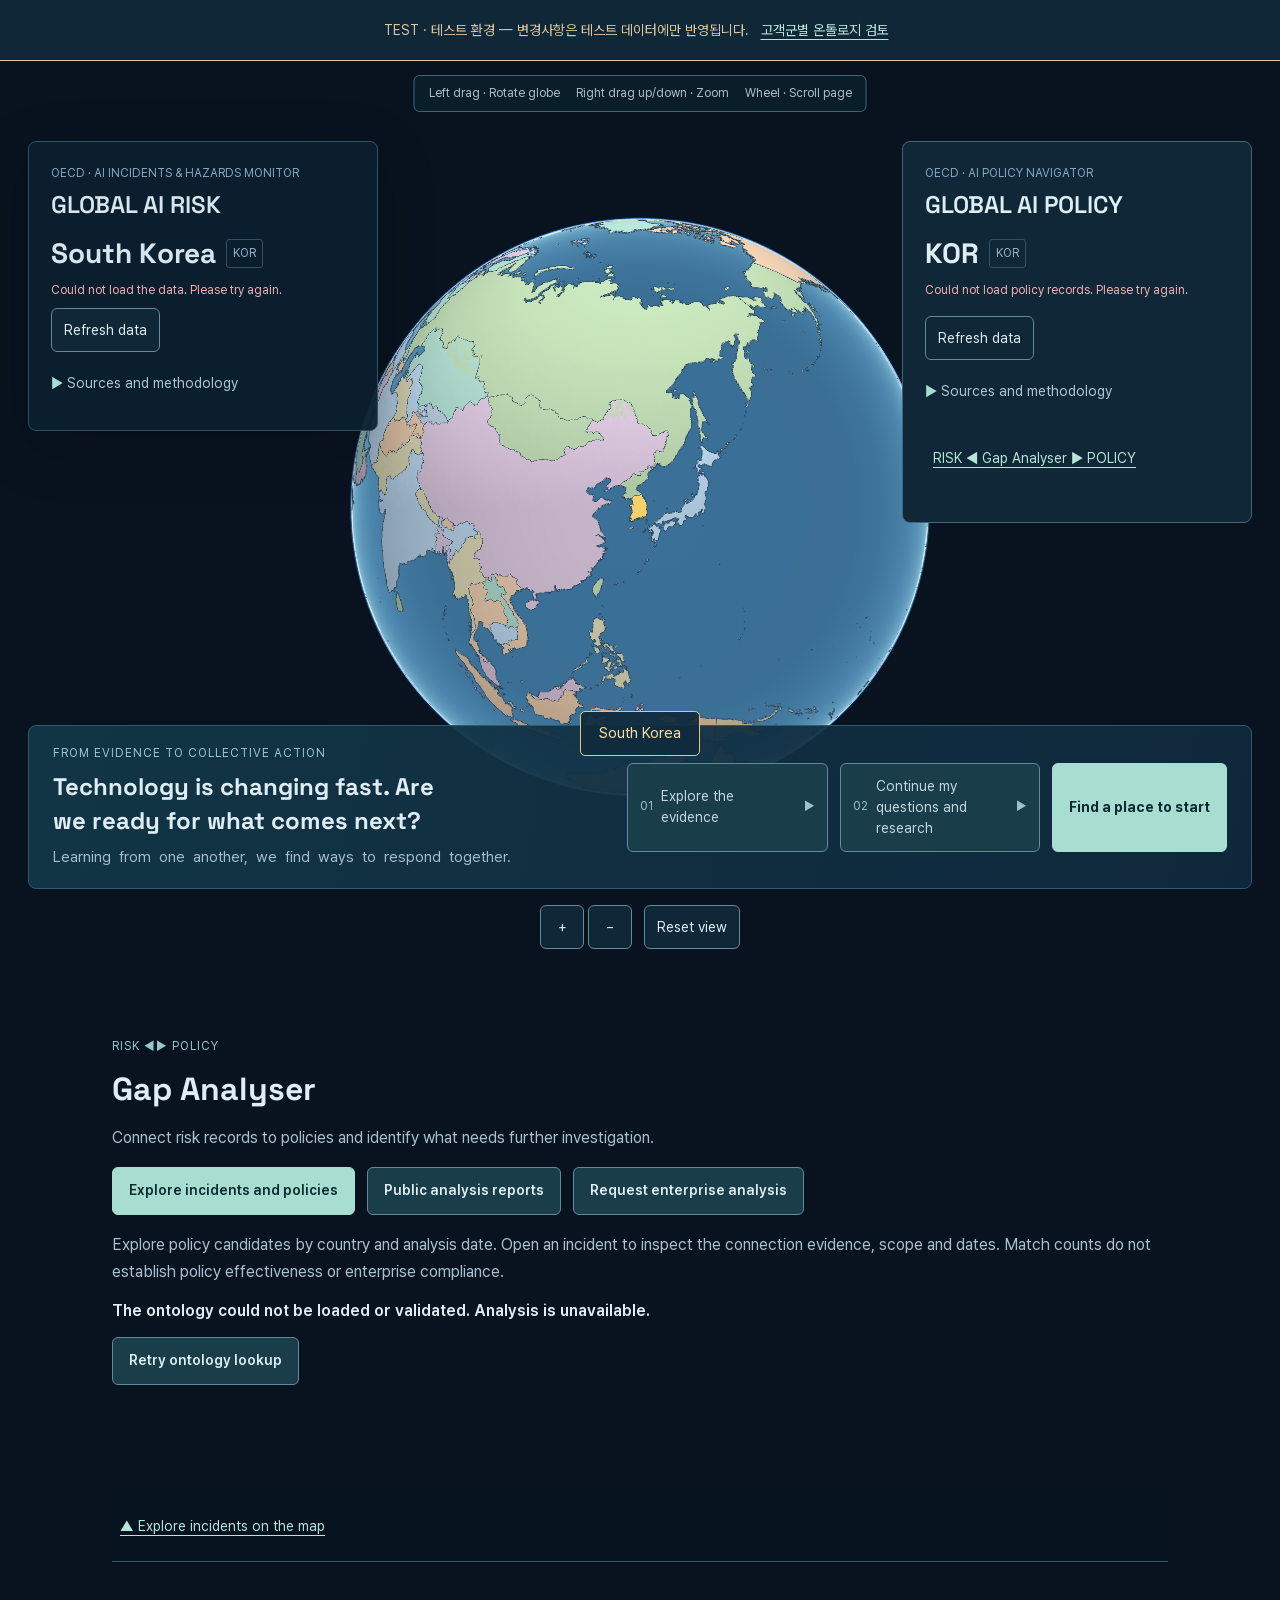
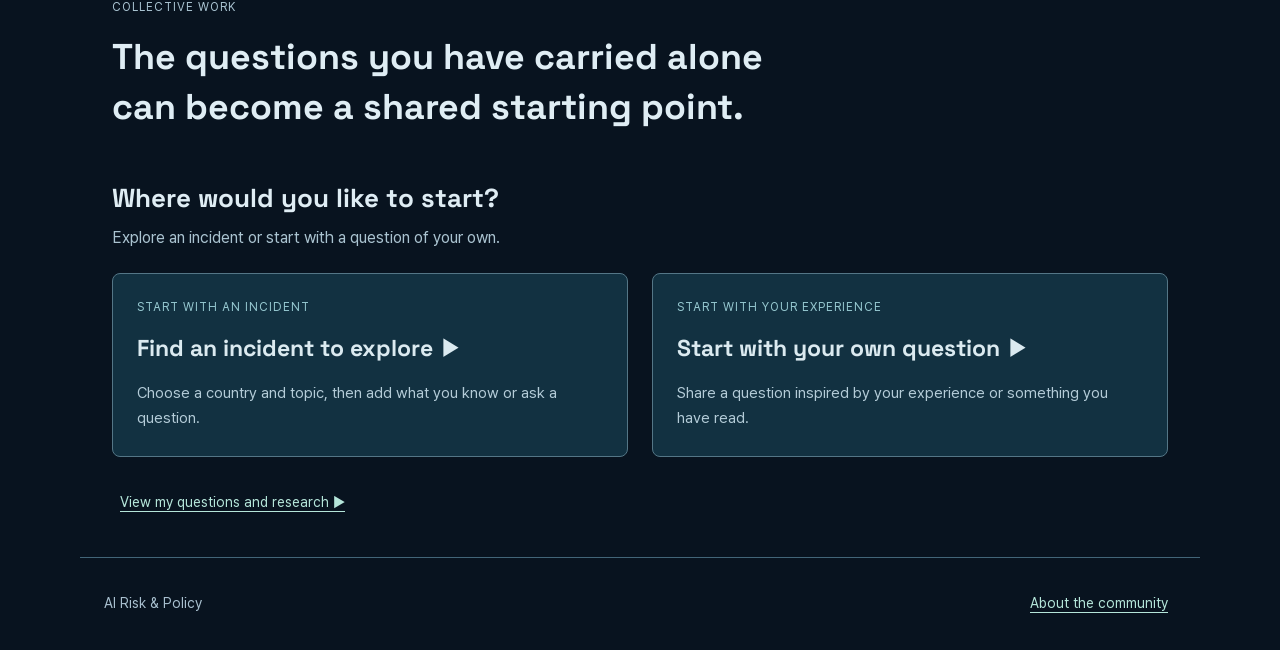
==== commit c012ccfb: "Deploy verified test release 2026-10-16T03-13-29-007Z-63370f" ====
--- a/index.html
+++ b/index.html
@@ -10,7 +10,7 @@
 <meta name="twitter:card" content="summary_large_image">
 <meta name="twitter:title" content="Global AI Risk &amp; Policy | Bridging Gaps Together">
 <meta name="twitter:description" content="Explore AI incidents and policies worldwide. Connect evidence, identify questions about policy gaps, and help build a global community for shared responses.">
-<link rel="stylesheet" href="vendor/cesium/Widgets/widgets.css?v=702c5adf3d16"><link rel="stylesheet" href="style.css?v=bfe6a75476b2"><script>window.CESIUM_BASE_URL='vendor/cesium/';</script><script defer src="vendor/cesium/Cesium.js?v=a5ab7e638f51"></script><script defer src="visitor-country.js?v=bea3fd3dd50f"></script><script defer src="app.js?v=c32348577fae"></script><script defer src="aim-explorer.js?v=1db863167bee"></script><script defer src="journey.js?v=de9308ceb4d0"></script><script defer src="explorer-layout.js?v=46a1d0a5231a"></script><script defer src="activity.js?v=1364584893e1"></script><script defer src="work-journey.js?v=6b932161fa8d"></script><script defer src="policy.js?v=f8a6ea1897a2"></script><script defer src="response-journey.js?v=0fd5bbf6ae39"></script><script defer src="ontology-model.js?v=e45976063c75"></script><script defer src="gap-engine.js?v=27c63c56bf07"></script><script defer src="ontology-client.js?v=1557ec39f7c2"></script><script defer src="gap-audience-data.js?v=ede830a0fef1"></script>
+<link rel="stylesheet" href="vendor/cesium/Widgets/widgets.css?v=702c5adf3d16"><link rel="stylesheet" href="style.css?v=bfe6a75476b2"><script>window.CESIUM_BASE_URL='vendor/cesium/';</script><script defer src="vendor/cesium/Cesium.js?v=a5ab7e638f51"></script><script defer src="visitor-country.js?v=bea3fd3dd50f"></script><script defer src="app.js?v=c32348577fae"></script><script defer src="aim-explorer.js?v=1db863167bee"></script><script defer src="journey.js?v=de9308ceb4d0"></script><script defer src="explorer-layout.js?v=46a1d0a5231a"></script><script defer src="activity.js?v=1364584893e1"></script><script defer src="work-journey.js?v=6b932161fa8d"></script><script defer src="policy.js?v=f8a6ea1897a2"></script><script defer src="response-journey.js?v=0fd5bbf6ae39"></script><script defer src="ontology-model.js?v=e45976063c75"></script><script defer src="gap-engine.js?v=27c63c56bf07"></script><script defer src="ontology-client.js?v=e4d6a01d08c4"></script><script defer src="gap-audience-data.js?v=ede830a0fef1"></script>
 <script defer src="gap-audience.js?v=ca1f5a13e58c"></script>
 <script defer src="gap-audience-en.js?v=f5d337f976ab"></script>
 <script defer src="gap-analyzer.js?v=2f3209ffebce"></script><script defer src="report-model.js?v=b1a3f918ff17"></script><script defer src="report-view.js?v=c445baf2b1e0"></script><script defer src="report-countries.js?v=1fb9ab42c488"></script><script defer src="gap-reports.js?v=24e16e0c37fa"></script><link rel="stylesheet" href="reports.css?v=84b7ba926faa"><script defer src="aim.js?v=94f560d1f561"></script><script defer src="weekly-model.js?v=ade909da7276"></script><script defer src="weekly-briefing.js?v=ba7f9eecacbf"></script><link rel="stylesheet" href="weekly-briefing.css?v=98e97e5ee019"><script defer src="i18n.js?v=b3cf14e45eb9"></script><link rel="stylesheet" href="i18n.css?v=5493340a736b"><link rel="stylesheet" href="journey.css?v=7bcd177bd5cf"><link rel="stylesheet" href="typography.css?v=421d01e20609"><link rel="stylesheet" href="activity.css?v=5e9117ec9ad1"><link rel="stylesheet" href="work-journey.css?v=9af38eb4c4ed"><link rel="stylesheet" href="explorer-layout.css?v=e642c33a5513"><link rel="stylesheet" href="workspace-layout.css?v=7dbd0a7bba58"><link rel="stylesheet" href="design-system.css?v=ad229abfdbd5"><link rel="stylesheet" href="policy.css?v=a7a6492d80a1"><link rel="stylesheet" href="response-journey.css?v=15f77e2bfab3"><link rel="stylesheet" href="gap-analyzer.css?v=955551155e80"><link rel="stylesheet" href="community.css?v=44830a4c5d04">
